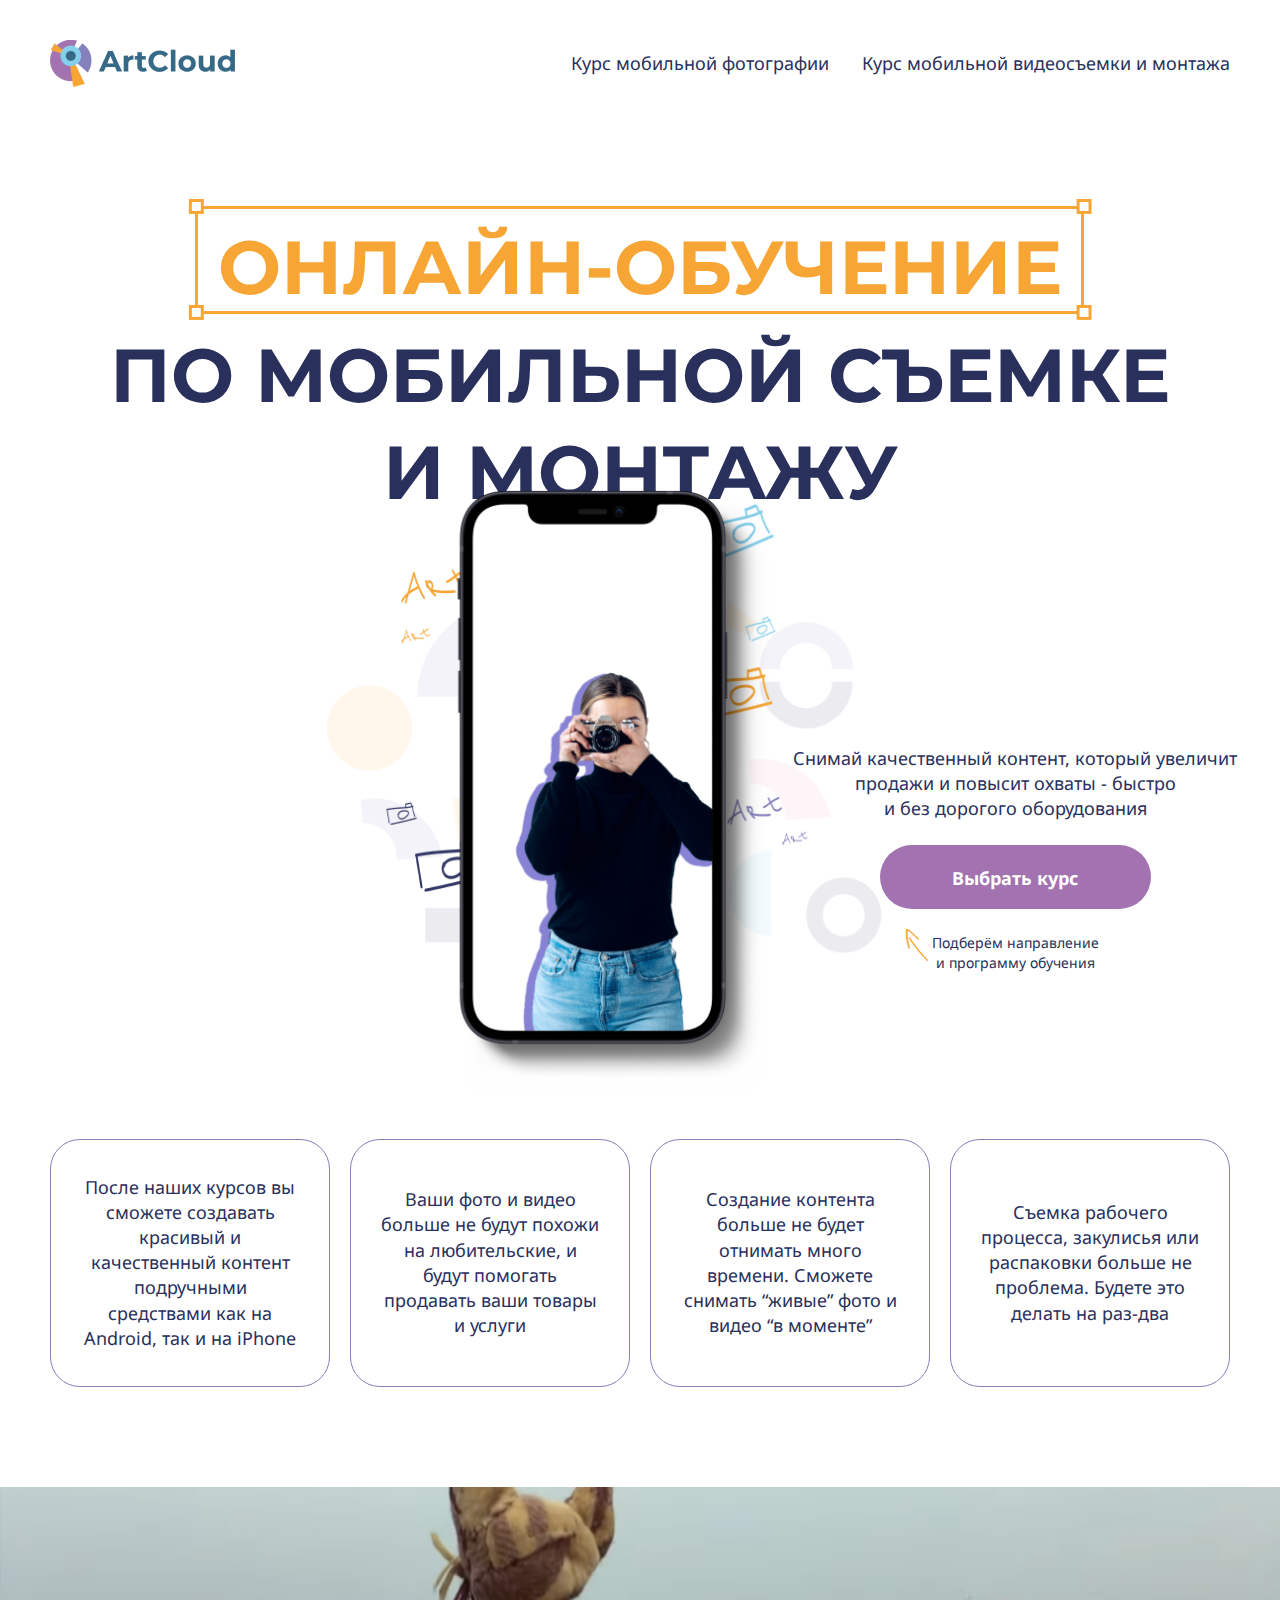
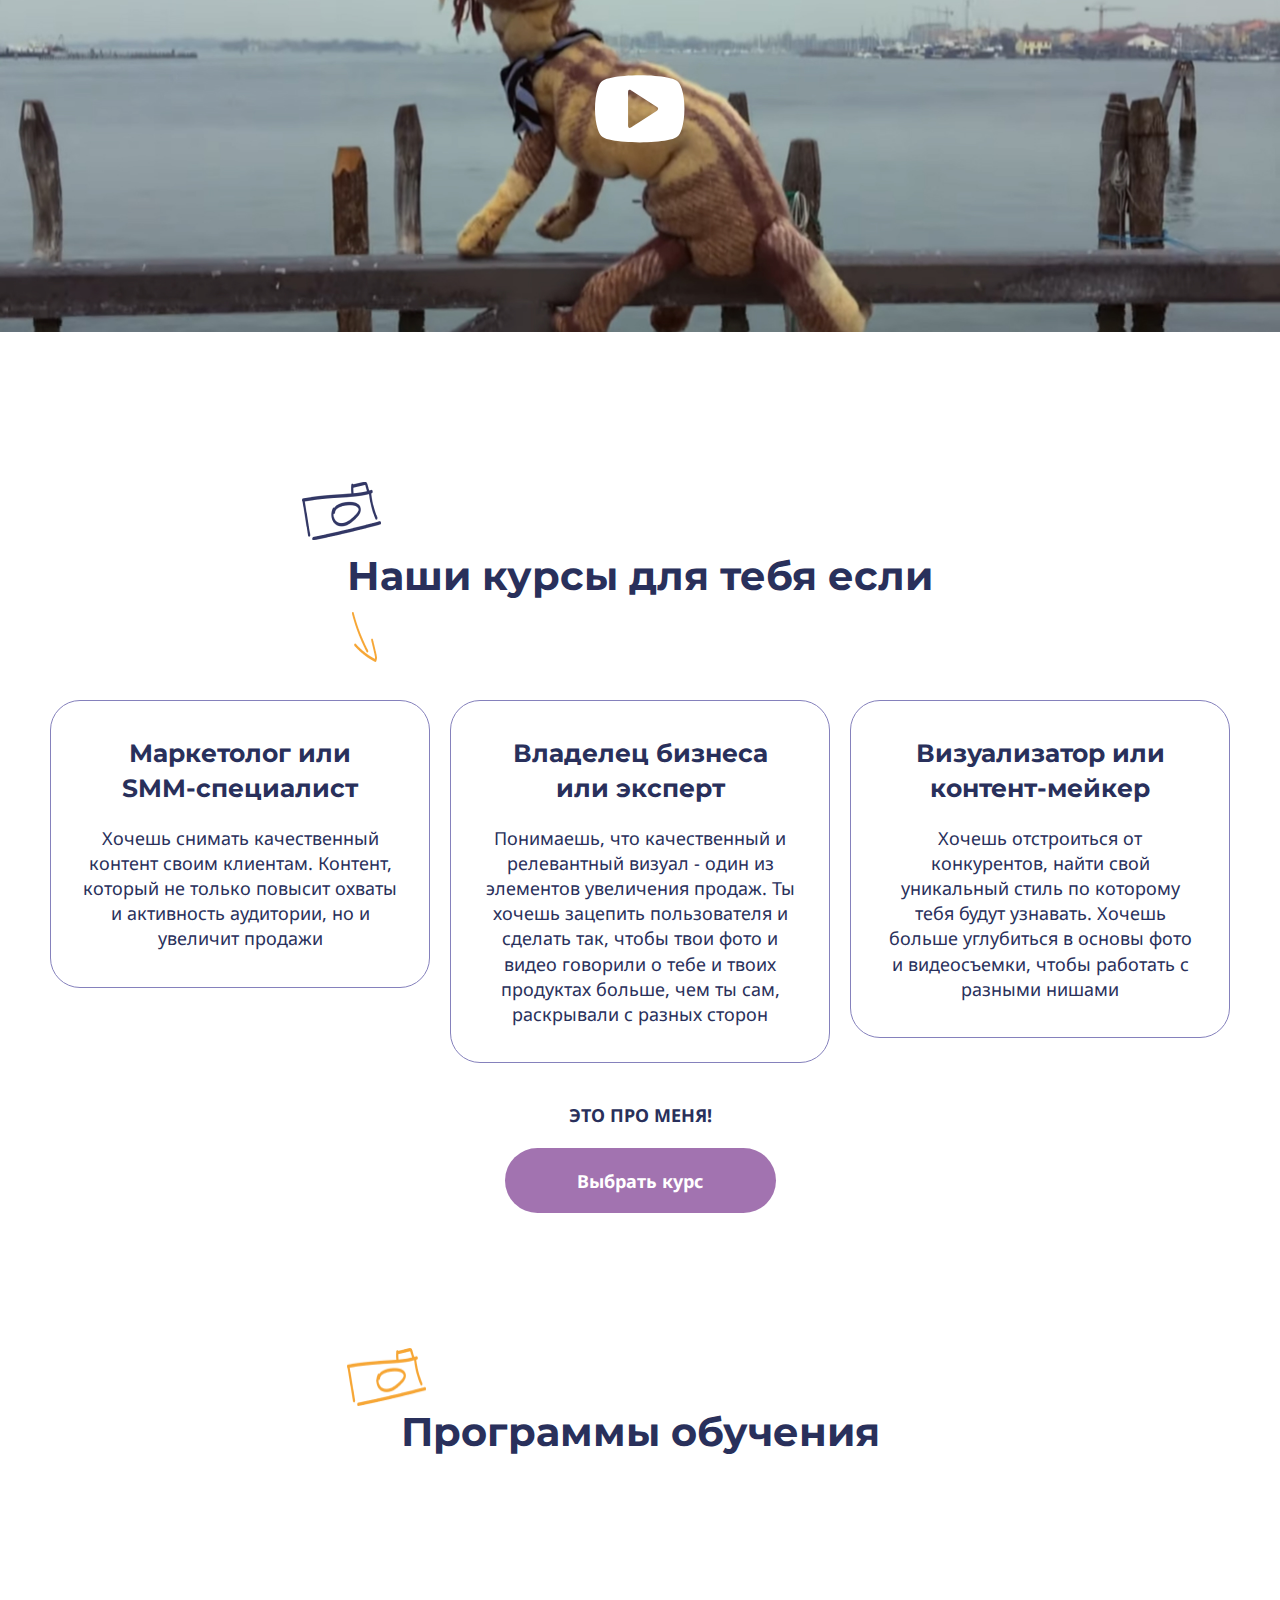
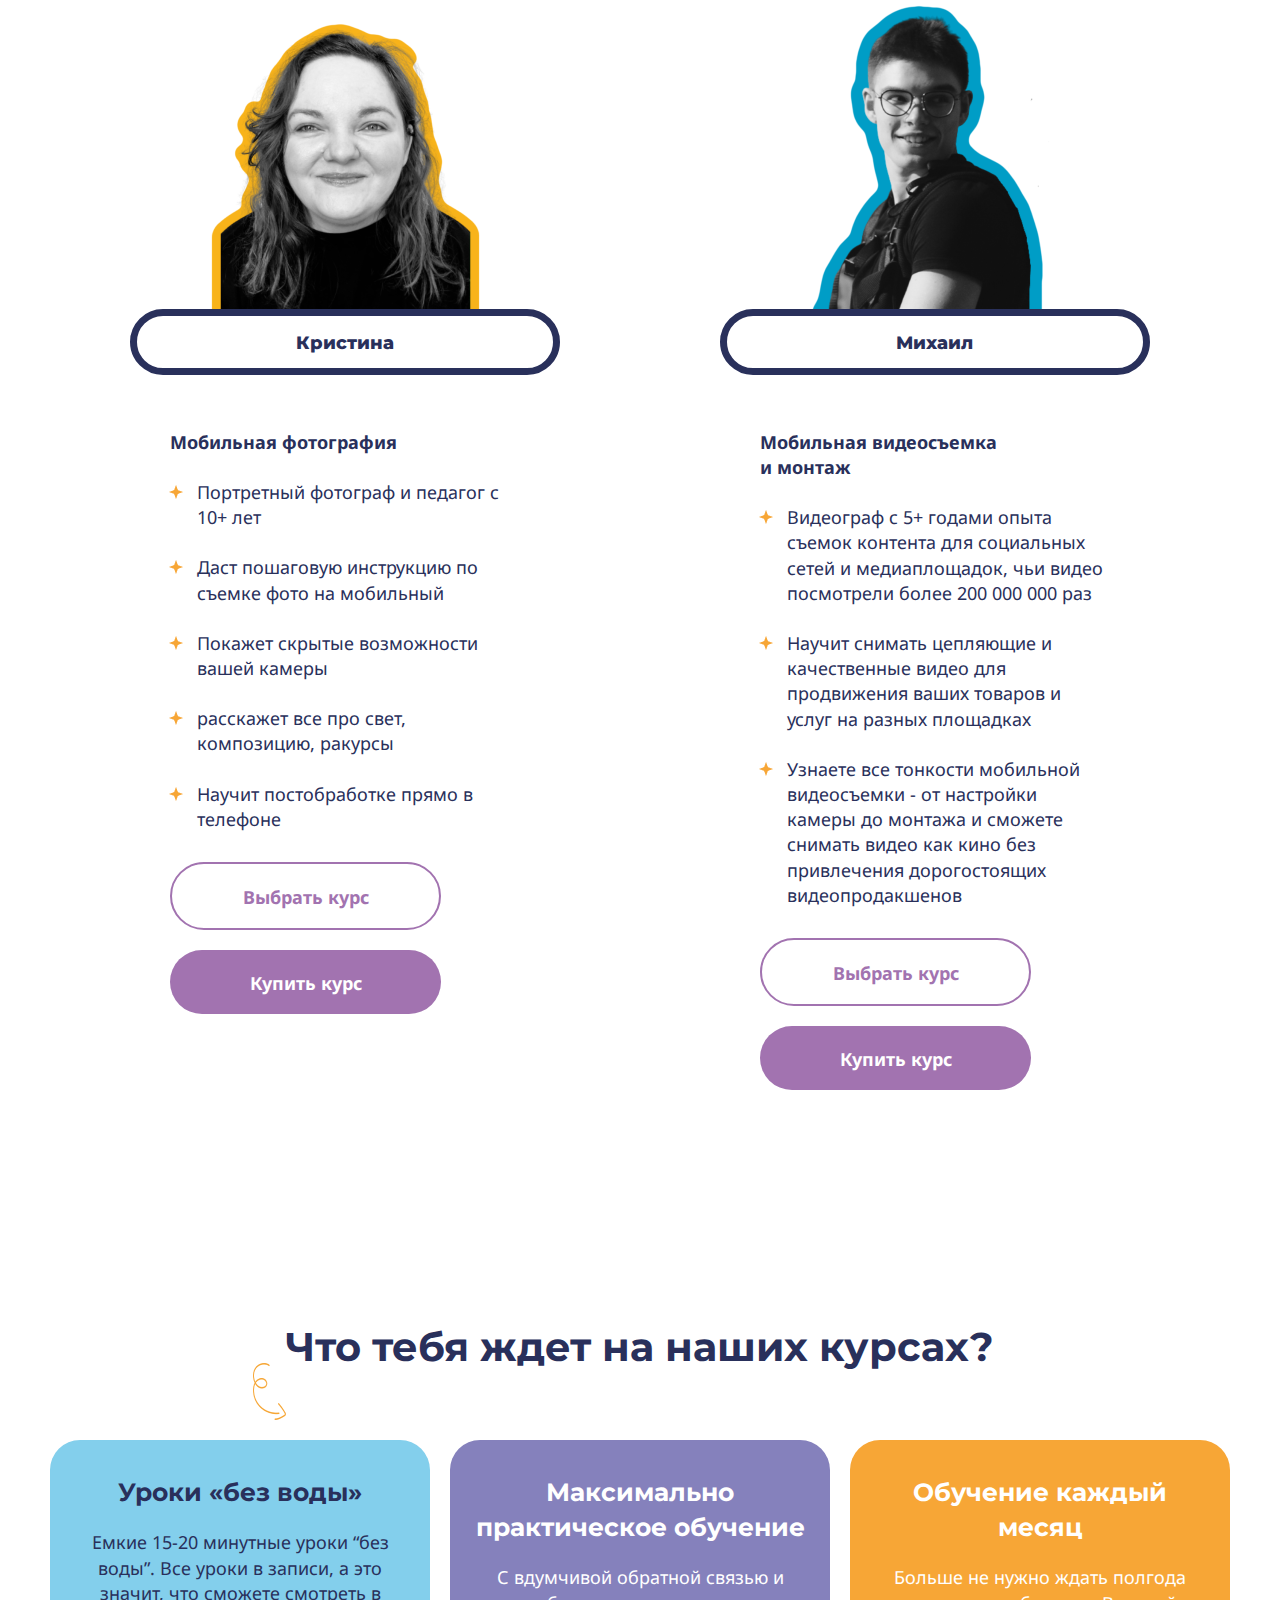
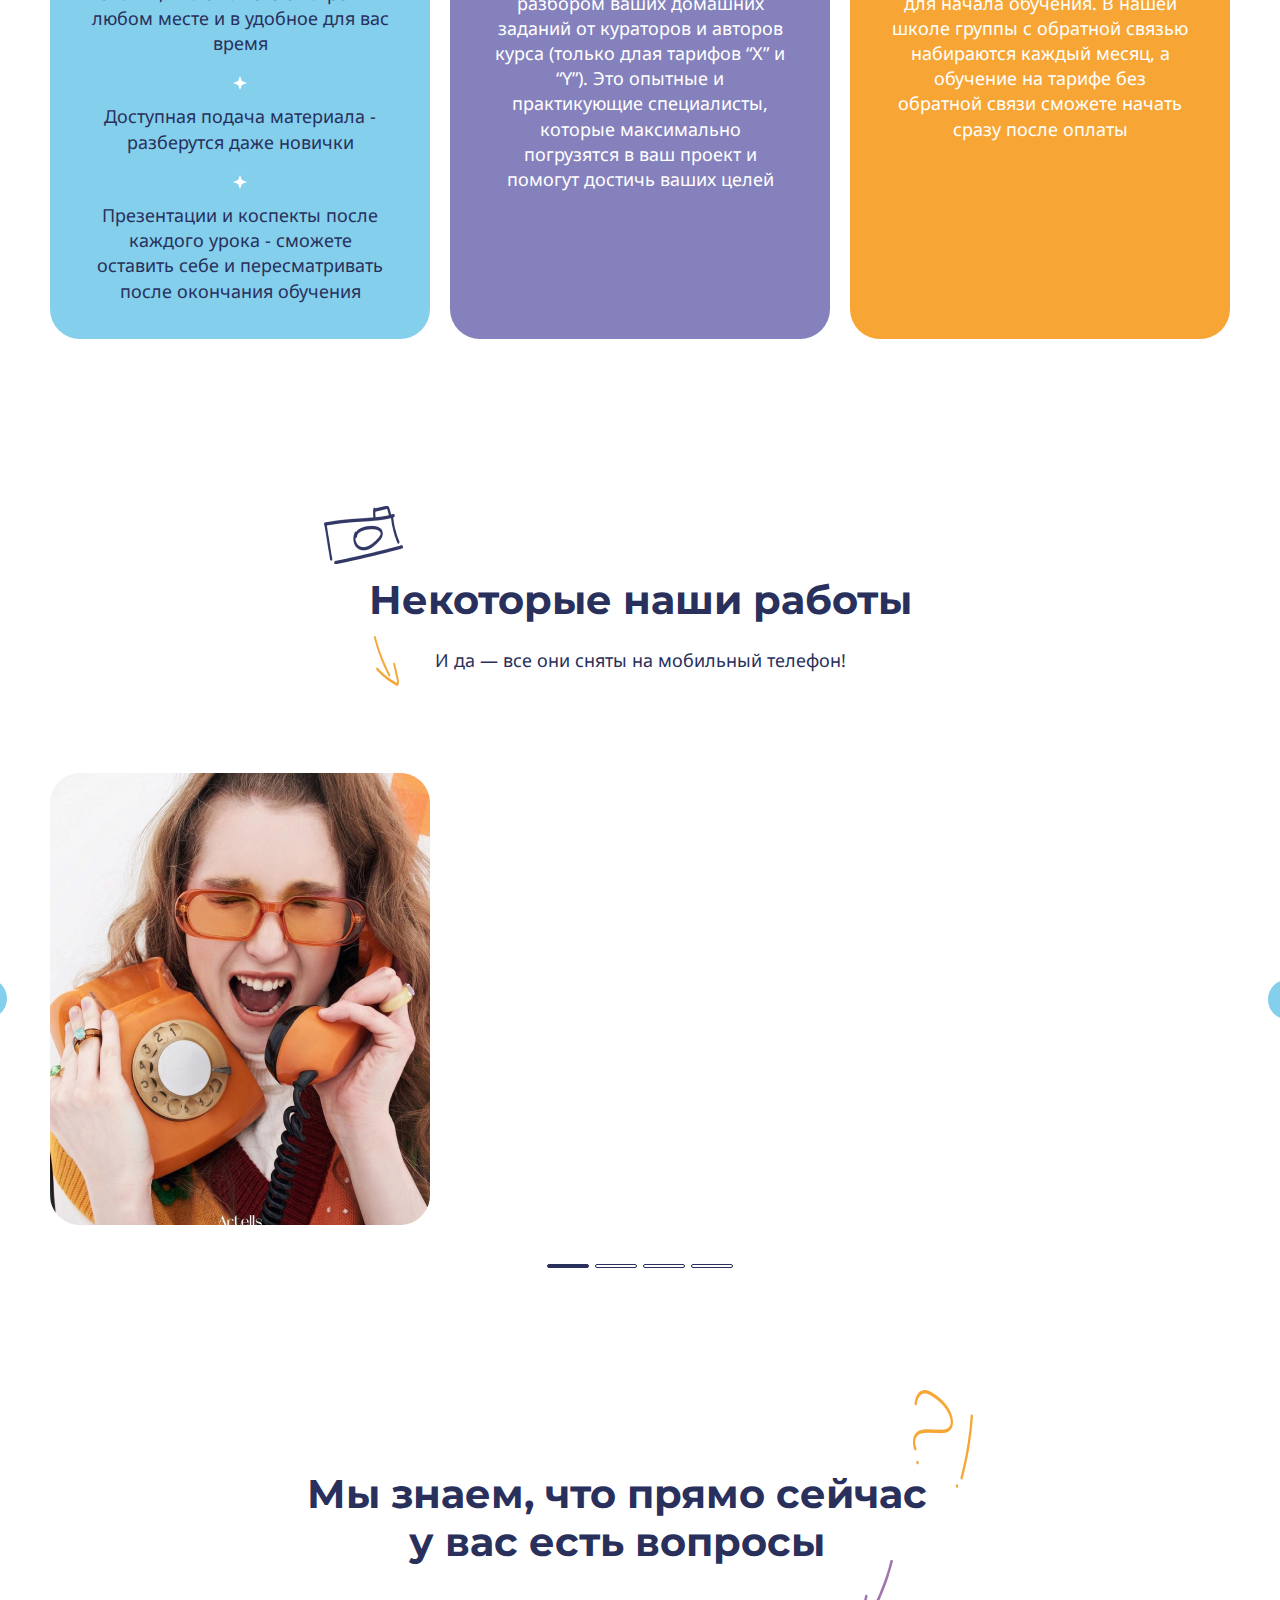
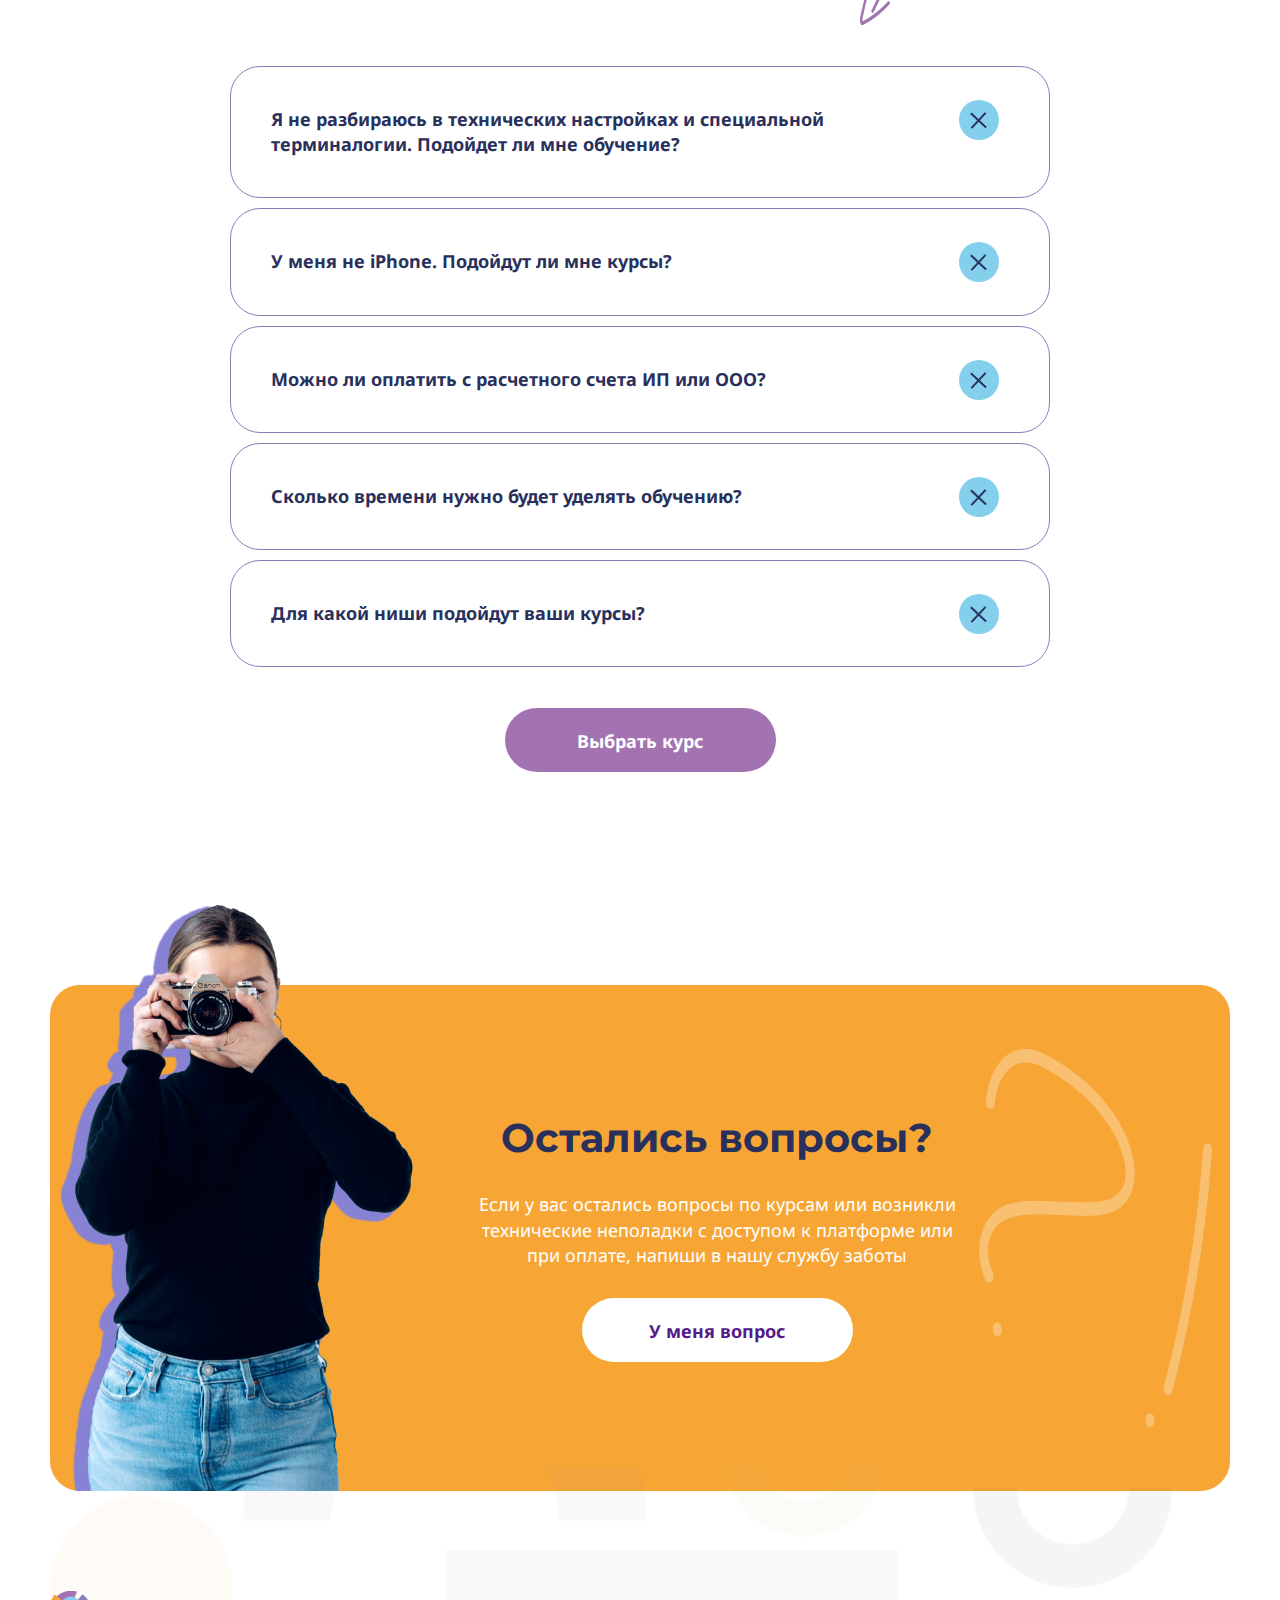
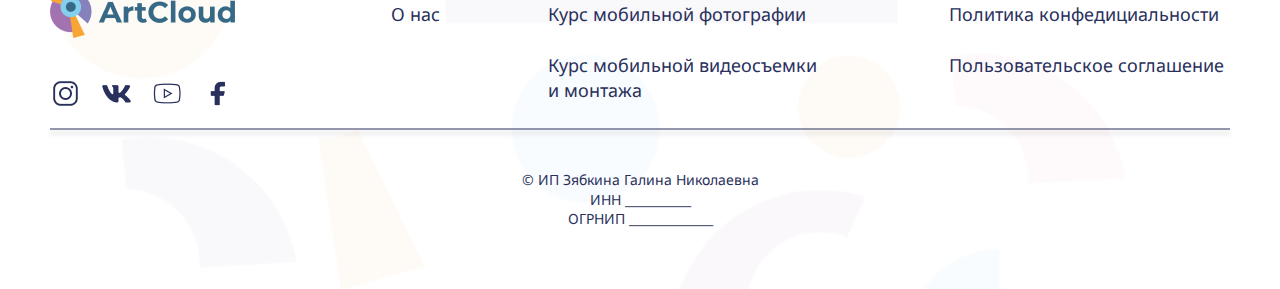
==== index.html @ 71b62142 "desktop" ====
<!DOCTYPE html>
<html lang="en">


	<head>
		<meta charset="UTF-8">
		<meta name="viewport" content="width=device-width, initial-scale=1.0">
		<title>Document</title>
		<link rel="stylesheet" href="css/style.min.css">
	</head>


	<body>
		<header class="header">
			<div class="container">
				<nav class="header__nav">
					<a class="header__home" href="index.html">
						<img class="header__logo logo" src="images/logo.png"></img>
					</a>
					<div class="header__links">
						<a class="header__link text" href="mobile_photo.html"> Курс мобильной фотографии </a>
						<a class="header__link text" href="mobile_video.html"> Курс мобильной видеосъемки и монтажа </a>
					</div>
				</nav>
			</div>
		</header>

		<div class="offer">
			<div class="container">
				<h1 class="offer__title title">
					<p class="offer__title_highlighting"> ОНЛАЙН-ОБУЧЕНИЕ </p>
					ПО МОБИЛЬНОЙ СЪЕМКЕ И МОНТАЖУ
				</h1>
				<div class="offer__description">
					<img class="offer__mockup" src="images/mockup.png"></img>
					<div class="offer__call">
						<p class="offer__text text"> Снимай качественный контент, который увеличит <br> продажи и повысит охваты - быстро <br> и без дорогого оборудования </p>
						<a class="offer__btn btn btn_main" href="#"> Выбрать курс </a>
						<p class="offer__sub"> Подберём направление и программу обучения </p>
					</div>
				</div>
				<div class="offer__promises text-block">
					<div class="offer__promise text text-box">
						После наших курсов вы сможете создавать красивый и качественный контент подручными средствами как на Android, так и на iPhone
					</div>
					<div class="offer__promise text text-box">
						Ваши фото и видео больше не будут похожи на любительские, и будут помогать продавать ваши товары и услуги
					</div>
					<div class="offer__promise text text-box">
						Создание контента больше не будет отнимать много времени. Сможете снимать “живые” фото и видео “в моменте”
					</div>
					<div class="offer__promise text text-box">
						Съемка рабочего процесса, закулисья или распаковки больше не проблема. Будете это делать на раз-два
					</div>
				</div>
			</div>
		</div>


		<div class="video">
			<img class="video__img" src="images/video.jpg" alt="rag cat">
			<a class="video__link" data-fancybox href="https://www.youtube.com/watch?v=1WEAJ-DFkHE">
				<svg class="video__play" width="90" height="68" viewBox="0 0 90 68" fill="none" xmlns="http://www.w3.org/2000/svg">
					<path d="M86.6618 13.4105C84.224 5.72429 80.9161 4.12339 71.9959 2.41161C65.859 1.23345 54.9709 0.25 44.7156 0.25C34.4602 0.25 23.5709 1.23423 17.4352 2.41161C8.515 4.12338 5.20714 5.725 2.76929 13.4105C0.815535 19.5734 0 26.1798 0 33.8713C0 41.5627 0.814732 48.1695 2.76929 54.332C5.20714 62.0182 8.515 63.6191 17.4352 65.3309C23.5714 66.5091 34.4602 67.4925 44.7156 67.4925C54.9709 67.4925 65.8602 66.5083 71.9959 65.3309C80.9161 63.6191 84.224 62.0175 86.6618 54.332C88.6156 48.1691 89.4311 41.5627 89.4311 33.8713C89.4311 26.1798 88.6157 19.573 86.6618 13.4105V13.4105ZM61.9761 35.7159L35.9368 52.4339C34.3555 53.4489 33.0629 52.7423 33.0629 50.8638V16.878C33.0629 14.9989 34.3561 14.2929 35.9368 15.3079L61.9761 32.0259C63.5574 33.0408 63.5574 34.7009 61.9761 35.7159V35.7159Z" fill="white"/>
				</svg>
			</a>
		</div>

		
		<div class="conditions">
			<div class="container">
				<div class="orange-arrow">
					<h2 class="conditions__title blue-cam title"> 
						Наши курсы для тебя если
					</h2>
				</div>
				<div class="conditions__list text-block">
					<div class="conditions__list-item condition text-box">
						<h3 class="condition__title title"> Маркетолог или <br> SMM-специалист </h3>
						<div class="condition__text text">  Хочешь снимать качественный контент своим клиентам. Контент, который не только повысит охваты и активность аудитории, но и увеличит продажи </div>
					</div>
					<div class="conditions__list-item condition text-box">
						<h3 class="condition__title title"> Владелец бизнеса <br> или эксперт </h3>
						<div class="condition__text text"> Понимаешь, что качественный и релевантный визуал - один из элементов увеличения продаж. Ты хочешь зацепить пользователя и сделать так, чтобы твои фото и видео говорили о тебе и твоих продуктах больше, чем ты сам, раскрывали с разных сторон </div>
					</div>
					<div class="conditions__list-item condition text-box">
						<h3 class="condition__title title"> Визуализатор или контент-мейкер </h3>
						<div class="condition__text text"> Хочешь отстроиться от конкурентов, найти свой уникальный стиль по которому тебя будут узнавать. Хочешь больше углубиться в основы фото и видеосъемки, чтобы работать с разными нишами </div>
					</div>
				</div>
				<div class="conditions__sub"> Это про меня! </div>
				<a class="conditions__btn btn btn_main" href=""> Выбрать курс </a>
			</div>
		</div>


		<div class="programs">
			<div class="container">
				<h2 class="programs__title orange-cam title"> Программы обучения </h2>
				<div class="programs__authors">
					<div class="programs__author author">
						<img src="images/img_kris.png" alt="Кристина" class="author__img">
						<div class="author__name author__name-female"> Кристина </div>
						<div class="author__specs">
							<h4 class="author__specs-title title"> Мобильная фотография </h4>
							<ul class="author__specs-list">
								<li class="author__specs-item text"> Портретный фотограф и педагог с 10+ лет </li>
								<li class="author__specs-item text"> Даст пошаговую инструкцию по съемке фото на мобильный </li>
								<li class="author__specs-item text"> Покажет скрытые возможности вашей камеры </li>
								<li class="author__specs-item text"> расскажет все про свет, композицию, ракурсы </li>
								<li class="author__specs-item text"> Научит постобработке прямо в телефоне </li>
							</ul>
						</div>
						<div class="author__btn btn btn_side"> Выбрать курс</div>
						<div class="author__btn btn btn_main"> Купить курс </div>
					</div>
					<div class="programs__author author">
						<img src="images/img_mih.png" alt="Михаил" class="author__img">
						<div class="author__name author__name-male"> Михаил </div>
						<div class="author__specs">
							<h4 class="author__specs-title title"> Мобильная видеосъемка <br> и монтаж </h4>
							<ul class="author__specs-list">
								<li class="author__specs-item text"> Видеограф с 5+ годами опыта съемок контента для социальных сетей и медиаплощадок, чьи видео посмотрели более 200 000 000 раз </li>
								<li class="author__specs-item text"> Научит снимать цепляющие и качественные видео для продвижения ваших товаров и услуг на разных площадках </li>
								<li class="author__specs-item text"> Узнаете все тонкости мобильной видеосъемки - от настройки камеры до монтажа и сможете снимать видео как кино без привлечения дорогостоящих видеопродакшенов </li>
							</ul>
						</div>
						<div class="author__btn btn btn_side"> Выбрать курс </div>
						<div class="author__btn btn btn_main"> Купить курс </div>
					</div>
				</div>
			</div>
		</div>


		<div class="expectations">
			<div class="container">
				<h2 class="expectations__title orange-curve-arrow title"> Что тебя ждет на наших курсах? </h2>
				<div class="expectations__list text-block">
					<div class="expectations__list-item1 expectation text-box">
						<h3 class="expectation__title title"> Уроки «без воды» </h3>
						<div class="expectation__text text"> Емкие 15-20 минутные уроки “без воды”. Все уроки в записи, а это значит, что сможете смотреть в любом месте и в удобное для вас время </div>
						<svg class="expectation__separator separator" width="14" height="14" viewBox="0 0 14 14" fill="none" xmlns="http://www.w3.org/2000/svg">
							<path d="M7 0L8.89064 5.10936L14 7L8.89064 8.89064L7 14L5.10936 8.89064L0 7L5.10936 5.10936L7 0Z" fill="white"/>
						</svg>	
						<div class="expectation__text text"> Доступная подача материала - разберутся даже новички </div>
						<svg class="expectation__separator separator" width="14" height="14" viewBox="0 0 14 14" fill="none" xmlns="http://www.w3.org/2000/svg">
							<path d="M7 0L8.89064 5.10936L14 7L8.89064 8.89064L7 14L5.10936 8.89064L0 7L5.10936 5.10936L7 0Z" fill="white"/>
						</svg>						
						<div class="expectation__text text">  Презентации и коспекты после каждого урока - сможете оставить себе и пересматривать после окончания обучения </div>
					</div>
					<div class="expectations__list-item2 expectation text-box">
						<h3 class="expectation__title title"> Максимально практическое обучение </h3>
						<div class="expectation__text text"> С вдумчивой обратной связью и разбором ваших домашних заданий от кураторов и авторов курса (только длая тарифов “X” и “Y”). Это опытные и практикующие специалисты, которые максимально погрузятся в ваш проект и помогут достичь ваших целей </div>
					</div>
					<div class="expectations__list-item3 expectation text-box">
						<h3 class="expectation__title title"> Обучение каждый месяц </h3>
						<div class="expectation__text text"> Больше не нужно ждать полгода для начала обучения. В нашей школе группы с обратной связью набираются каждый месяц, а обучение на тарифе без обратной связи сможете начать сразу после оплаты</div>
					</div>
				</div>
			</div>
		</div>


		<div class="portfolio">
			<div class="container">
				<div class="orange-arrow">
					<h2 class="portfolio__title blue-cam title"> 
						Некоторые наши работы
					</h2>
				</div>
				<div class="portfolio__text text"> 
					<p> И да — все они сняты на мобильный телефон! </p>
				</div>
				<div class="portfolio__slider slider">
					<div class="portfolio__slide slider__item">
						<img src="images/slide1.jpg" alt="">
					</div>
					<div class="portfolio__slide  slider__item">
						<img src="images/slide2.jpg" alt="">
					</div>
					<div class="portfolio__slide  slider__item">
						<img src="images/slide3.jpg" alt="">
					</div>
					<div class="portfolio__slide slider__item">
						<img src="images/slide1.jpg" alt="">
					</div>
				</div>
			</div>
		</div>


		<div class="faq">
			<div class="container">
				<div class="orange-marks">
					<h2 class="faq__title lavander-arrow title"> 
						Мы знаем, что прямо сейчас у вас есть вопросы 
					</h2>
				</div>
				<div class="faq__questions text-block">
					<div class="faq__question-item question question text-box">
						<h4 class="question__title title"> Я не разбираюсь в технических настройках и специальной терминалогии. Подойдет ли мне обучение? </h4>
						<div class="question__text text"> Lorem, ipsum dolor sit amet consectetur adipisicing elit. Possimus repudiandae magni accusamus porro modi asperiores veniam consectetur eum nisi labore maiores natus, tenetur, accusantium eius doloremque blanditiis minus, laborum culpa.
						Porro saepe eaque obcaecati aperiam nemo distinctio voluptates quam, ducimus sunt temporibus modi ipsum alias repellendus. Dolorum iste eum sint error rem asperiores perspiciatis alias, ea, labore illo atque obcaecati.
						Placeat quia soluta beatae nobis quod deserunt voluptas consequuntur laborum veritatis corrupti accusantium natus laboriosam reiciendis officia doloribus est quasi culpa ad dolorum aliquid, sit minus nulla deleniti. Animi, in.
						Voluptates, impedit placeat! Earum non totam voluptatibus incidunt esse, ratione numquam quo magnam minus iusto quibusdam nulla quas tempora fugit quod commodi enim ducimus vero! Eius error debitis minus ullam.
						Amet provident aut maxime fuga, repudiandae, nulla suscipit eaque id voluptate itaque impedit obcaecati pariatur, veniam saepe laborum adipisci sint quos quia. Quam, ad consequatur. Distinctio cum dolores repudiandae voluptatum!
						Quia, itaque modi explicabo eum excepturi incidunt nam non id reiciendis mollitia natus pariatur voluptatum quo porro, perspiciatis laboriosam sapiente. Enim facere iste aperiam a accusantium fugit nesciunt, voluptatibus veniam!
						Dicta aliquam inventore repellat mollitia nemo, libero ut veniam vitae quam quos ad? Temporibus facere, corporis voluptas dolores dolorem vero animi facilis rem eveniet amet assumenda, quaerat iusto recusandae illo!
						Sunt quos quas animi voluptatem modi, sapiente perferendis perspiciatis laudantium ab magnam autem a? Ullam deleniti consequuntur aperiam sequi temporibus earum! Neque molestias nihil, quas ducimus porro nisi nobis amet.
						Quis necessitatibus soluta commodi in ad officia quae, veniam, nesciunt dignissimos deserunt laborum architecto quibusdam minus impedit cum obcaecati. Dolores ipsum magni ut facilis quod veritatis placeat non unde animi!
						Id hic alias enim qui, aliquid quas maiores ipsum sunt laboriosam iste nobis nostrum debitis sint, nisi quisquam quidem quod tenetur atque tempore provident necessitatibus animi eligendi voluptate. Aliquam, fugit. </div>
					</div>
					<div class="faq__question-item question text-box">
						<h4 class="question__title title"> У меня не iPhone. Подойдут ли мне курсы? </h4>
						<div class="question__text question__text text"> Lorem ipsum dolor, sit amet consectetur adipisicing elit. Atque accusantium reprehenderit porro animi! Eveniet optio id, sapiente officia soluta aliquam? Tempora quasi eum quidem repudiandae consequatur perspiciatis animi possimus repellat.
						Explicabo facilis in laudantium quibusdam soluta porro illum distinctio deserunt. Eum officiis tenetur facilis impedit. Veritatis voluptatum harum delectus laudantium debitis eos esse asperiores et architecto sapiente, eligendi illum eum.
						Pariatur maxime, velit magni, illo atque quas omnis molestiae mollitia esse est aut fugiat nesciunt. Minima deleniti voluptates minus beatae earum cumque laudantium vero quasi. Tenetur est placeat suscipit nam!
						Consectetur, libero ad modi deleniti, harum consequatur quidem nemo magnam cupiditate culpa molestiae? Placeat labore nam, dicta incidunt nisi, facilis possimus eius laudantium autem nulla ipsa qui fugiat, maxime distinctio!
						Quo atque ea repudiandae laboriosam, quasi harum sed unde voluptatibus velit neque. Assumenda qui, neque vel eligendi eius odio sit non illo corporis aut beatae saepe excepturi officia fugit maxime. </div>
					</div>
					<div class="faq__question-item question text-box">
						<h4 class="question__title title"> Можно ли оплатить с расчетного счета ИП или ООО? </h4>
						<div class="question__text question__text text"> Lorem, ipsum dolor sit amet consectetur adipisicing elit. A repellat officiis asperiores voluptatum dignissimos aspernatur eligendi magnam cum! Laboriosam provident debitis ex quasi repellat praesentium, tempore doloremque eum pariatur cumque?
						Ea quas alias numquam similique quo ullam dolor voluptatum minus asperiores, repellendus veritatis maiores iusto velit, assumenda harum provident quis modi, voluptatibus laboriosam deserunt illum. Magni eius dolorem quibusdam id?
						Architecto quia molestiae accusamus officiis molestias repellat magni maxime et eos illo, nostrum debitis perferendis aut autem eveniet minima veritatis obcaecati accusantium dignissimos sint deserunt sed? Accusantium nobis maxime delectus. </div>
					</div>
					<div class="faq__question-item question text-box">
						<h4 class="question__title title"> Сколько времени нужно будет уделять обучению? </h4>
						<div class="question__text question__text text"> Lorem ipsum dolor sit amet consectetur adipisicing elit. In, sit, voluptatum expedita nesciunt atque accusamus vitae tenetur laudantium, iure inventore explicabo maxime perspiciatis dignissimos quae beatae ab? Non, consectetur fugiat.
						Iure mollitia quibusdam, ad labore adipisci maxime voluptates sed voluptas excepturi perferendis accusantium officia quo atque placeat doloremque quia dolore perspiciatis, modi corrupti sapiente! Animi natus omnis minus assumenda quam? </div>
					</div>
					<div class="faq__question-item question text-box">
						<h4 class="question__title title"> Для какой ниши подойдут ваши курсы? </h4>
						<div class="question__text question__text text"> Lorem ipsum dolor sit amet consectetur adipisicing elit. Illo at ducimus vero ex ab sunt nulla aspernatur, iste adipisci non neque doloribus molestias minima, quo sint! Dolorum accusantium ipsa dolore? </div>
					</div>
				</div>
				<div class="faq__button btn btn_main"> Выбрать курс </div>
			</div>
		</div>


		<div class="conclusion"></div>
			<div class="container">
				<div class="conclusion__block">
					<img src="images/girl_with_a_camera.png" alt="" class="conclusion__img">
					<div class="conclusion__questions">
						<h2 class="conclusion__title title"> Остались вопросы? </h2>
						<p class="conclusion__text text">
							Если у вас остались вопросы по курсам или возникли технические неполадки с доступом к платформе или при оплате, напиши в нашу службу заботы
						</p>
						<a href="" class="conclusion__btn btn"> У меня вопрос </a>
					</div>
					<img  class="conclusion__marks" src="images/white_marks.png" alt="">
				</div>
			</div>
		</div>


		<div class="container">
			<footer class="footer">
				<div class="footer__links">
					<div class="footer__contacts">
						<a class="footer__home" href="index.html">
							<img class="footer__logo logo" src="images/logo.png"></img>
						</a>
						<div class="footer__social">
							<img class="footer__social-img" src="images/icon_inst.png" alt="">
							<img class="footer__social-img" src="images/icon_vk.png" alt="">
							<img class="footer__social-img" src="images/icon_yt.png" alt="">
							<img class="footer__social-img" src="images/icon_fb.png" alt="">
						</div>
					</div>
					<div class="footer__about text"> О нас </div>
					<ul class="footer__courses">
						<a class="footer__course text" href="mobile_photo.html"> Курс мобильной фотографии </a>
						<a class="footer__course text" href="mobile_video.html"> Курс мобильной видеосъемки и монтажа </a>
					</ul>
					<ul class="footer__policy">
						<li class="footer__policy-item text"> Политика конфедициальности </li>
						<li class="footer__policy-item text"> Пользовательское соглашение </li>
					</ul>
				</div>
				<div class="footer__separator"></div>
				<ul class="footer__business">
					<li class="footer__business-item"> © ИП Зябкина Галина Николаевна </li>
					<li class="footer__business-item"> ИНН ___________ </li>
					<li class="footer__business-item"> ОГРНИП ______________ </li>
				</ul>
			</footer>
		</div>


		<script src="js/main.min.js"></script>
	</body>
</html>
---- css/style.min.css ----
@import"https://fonts.googleapis.com/css2?family=Montserrat:wght@700;800&family=Inter:wght@700&family=Noto+Sans:wght@400;700&display=swap";html{-webkit-box-sizing:border-box;box-sizing:border-box}*,*::after,*::before{-webkit-box-sizing:inherit;box-sizing:inherit}ul[class],ol[class]{padding:0}body,h1,h2,h3,h4,h5,h6,p,ul,ol,li,figure,figcaption,blockquote,dl,dd{margin:0}ul[class]{list-style:none}img{max-width:100%;display:block}input,button,textarea,select{font:inherit}a{text-decoration:none}html,body{height:100%}.wrapper{overflow:hidden}body{overflow-x:hidden}h1{font:normal 700 40px/120% "Montserrat",sans-serif;font-size:75px;line-height:130%}h2{font:normal 700 40px/120% "Montserrat",sans-serif}h3{font:normal 700 40px/120% "Montserrat",sans-serif;font-size:25px;line-height:140%}h4{font:normal 700 18px/140% "Noto Sans",sans-serif;font-size:18px}.title{color:#29305b;text-align:center}.text{font:normal 400 18px/140% "Noto Sans",sans-serif;color:#29305b}.wrapper{display:-webkit-box;display:-ms-flexbox;display:flex;-webkit-box-orient:vertical;-webkit-box-direction:normal;-ms-flex-direction:column;flex-direction:column;min-height:100%}.main{-webkit-box-flex:1;-ms-flex:1 0 auto;flex:1 0 auto}.footer{-webkit-box-flex:0;-ms-flex:0 0 auto;flex:0 0 auto}.container{max-width:1200px;margin:0 auto;padding:0 10px}.btn{width:271px;padding:21px 28px 18px 28px;display:-webkit-box;display:-ms-flexbox;display:flex;-webkit-box-pack:center;-ms-flex-pack:center;justify-content:center;text-decoration:none;border-radius:100px;font:normal 700 18px/140% "Noto Sans",sans-serif;margin:0 auto;cursor:pointer;white-space:nowrap}.btn_main{background:#a273b0;color:#fff}.btn_main:hover{background-color:#855b92;border-color:#fff}.btn_side{border:2px solid #a273b0;background:#fff;color:#a273b0}.btn_side:hover{background:#a273b0;border-color:#fff;color:#fff}.btn_side:active{background-color:#855b92;border-color:#fff}.text-block{display:-webkit-box;display:-ms-flexbox;display:flex;gap:20px;text-align:center}.text-box{border:1px solid #8581bc;border-radius:30px}.blue-cam{position:relative;display:-webkit-box;display:-ms-flexbox;display:flex;-webkit-box-pack:center;-ms-flex-pack:center;justify-content:center}.blue-cam:before{content:"";background:url(../images/blue_camera.png) 0 0/100% 100% no-repeat;position:absolute;left:-45px;top:-70px;width:79px;height:58px}.orange-cam{position:relative;margin-left:-79px;display:-webkit-box;display:-ms-flexbox;display:flex;-webkit-box-pack:center;-ms-flex-pack:center;justify-content:center;position:relative}.orange-cam:before{content:"";background:url(../images/orange_camera.png) 0 0/100% 100% no-repeat;position:relative;left:25px;top:-60px;width:79px;height:58px}.orange-arrow{position:relative;margin-left:-25px;display:-webkit-box;display:-ms-flexbox;display:flex;-webkit-box-pack:center;-ms-flex-pack:center;justify-content:center;position:relative}.orange-arrow:before{content:"";background:url(../images/orange_arrow.png) 0 0/100% 100% no-repeat;position:relative;left:30px;top:60px;width:25px;height:50px}.white-arrow{position:relative;margin-left:-25px;display:-webkit-box;display:-ms-flexbox;display:flex;-webkit-box-pack:center;-ms-flex-pack:center;justify-content:center}.white-arrow:before{content:"";background:url(../images/white_arrow.png) 0 0/100% 100% no-repeat;position:absolute;left:10px;top:200px;width:31px;height:61px}.orange-curve-arrow{position:relative;margin-left:-33px;display:-webkit-box;display:-ms-flexbox;display:flex;-webkit-box-pack:center;-ms-flex-pack:center;justify-content:center;position:relative}.orange-curve-arrow:before{content:"";background:url(../images/orange_curve_arrow.png) 0 0/100% 100% no-repeat;position:relative;left:0px;top:40px;width:33px;height:57px}.orange-marks{position:relative;margin-left:30px;display:-webkit-box;display:-ms-flexbox;display:flex;-webkit-box-pack:center;-ms-flex-pack:center;justify-content:center;position:relative}.orange-marks:after{content:"";background:url(../images/orange_marks.png) 0 0/100% 100% no-repeat;position:relative;left:-60px;top:-80px;width:60px;height:98px}.lavander-arrow{position:relative;margin-left:16px;display:-webkit-box;display:-ms-flexbox;display:flex;-webkit-box-pack:center;-ms-flex-pack:center;justify-content:center;position:relative}.lavander-arrow:after{content:"";background:url(../images/lavander_arrow.png) 0 0/100% 100% no-repeat;position:relative;left:-80px;top:90px;min-width:33px;height:65px}.little-lavander-arrow{position:relative;margin-left:16px;display:-webkit-box;display:-ms-flexbox;display:flex;-webkit-box-pack:center;-ms-flex-pack:center;justify-content:center;position:relative}.little-lavander-arrow:after{content:"";background:url(../images/lavander_arrow.png) 0 0/100% 100% no-repeat;position:relative;left:-30px;top:70px;min-width:33px;height:65px}.art-cam{position:relative;display:-webkit-box;display:-ms-flexbox;display:flex;-webkit-box-orient:vertical;-webkit-box-direction:normal;-ms-flex-direction:column;flex-direction:column;margin-left:0px;position:relative}.art-cam:before{content:"";background:url(../images/art_cam_1.png) 0 0/100% 100% no-repeat;position:absolute;left:170px;top:-40px;width:73px;height:60px}.art-cam:after{content:"";background:url(../images/art_cam_2.png) 0 0/100% 100% no-repeat;position:absolute;right:-50px;bottom:-40px;width:92px;height:53px}.shadow{position:absolute;width:702px;height:702px;background:rgba(135,130,212,.25);-webkit-filter:blur(100px);filter:blur(100px)}.shadow__pattern{width:254px;height:173px}.header{position:relative}.header__nav{display:-webkit-box;display:-ms-flexbox;display:flex;-webkit-box-pack:justify;-ms-flex-pack:justify;justify-content:space-between;padding-top:40px}.header__links{display:-webkit-box;display:-ms-flexbox;display:flex;gap:33px}.header__link{display:-webkit-box;display:-ms-flexbox;display:flex;-webkit-box-align:center;-ms-flex-align:center;align-items:center}.header__link:hover{opacity:.8}.header__home:hover{opacity:.8}.header__shadow{top:-300px;right:-300px}.header__pattern{position:absolute;top:0;right:0}.offer{margin-bottom:100px}.offer__title{padding:112px 24px 0 24px}.offer__title_highlighting{color:#f7a636;background:url(../images/title_bg_main.svg) 0 0/100% 95% no-repeat;padding:10px;padding-top:20px}.offer__description{display:-webkit-box;display:-ms-flexbox;display:flex;-webkit-box-align:end;-ms-flex-align:end;align-items:flex-end}.offer__sub{font:normal 400 14px/140% "Noto Sans",sans-serif;color:#29305b;width:170px;text-align:center;position:relative}.offer__sub:before{content:"";position:absolute;background:url(../images/orange_arrow.png) 0 0/70% no-repeat;width:25px;height:50px;left:-30px;top:-20px;-webkit-transform:scale(1, -1) rotate(60deg);-ms-transform:scale(1, -1) rotate(60deg);transform:scale(1, -1) rotate(60deg)}.offer__mockup{padding-left:26%;padding-bottom:45px;margin-top:-33px;margin-left:-30px;height:650px}.offer__call{display:-webkit-box;display:-ms-flexbox;display:flex;-webkit-box-orient:vertical;-webkit-box-direction:normal;-ms-flex-direction:column;flex-direction:column;-webkit-box-align:center;-ms-flex-align:center;align-items:center;gap:24px;margin-left:-120px;min-width:506px;padding-bottom:166px}.offer__text{text-align:center}.offer__promises{display:-webkit-box;display:-ms-flexbox;display:flex;gap:20px}.offer__promise{display:-webkit-box;display:-ms-flexbox;display:flex;-webkit-box-align:center;-ms-flex-align:center;align-items:center;padding:35px 30px;width:280px}.video{margin-bottom:220px;position:relative;display:-webkit-box;display:-ms-flexbox;display:flex;-webkit-box-pack:center;-ms-flex-pack:center;justify-content:center}.video__play{position:absolute;top:50%;left:50%;-webkit-transform:translate(-50%, -50%);-ms-transform:translate(-50%, -50%);transform:translate(-50%, -50%);cursor:pointer}.video__img{position:relative}.conditions__title{margin-bottom:100px}.conditions__list{-webkit-box-align:start;-ms-flex-align:start;align-items:start;margin-bottom:40px}.conditions__list-item{width:380px;padding:35px 30px}.conditions__sub{text-transform:uppercase;color:#29305b;font:normal 700 18px/140% "Noto Sans",sans-serif;text-align:center;margin-bottom:20px}.conditions__btn{margin-bottom:195px}.condition__title{margin-bottom:20px}.programs{margin-bottom:213px}.programs__title{margin-bottom:129px}.programs__authors{display:-webkit-box;display:-ms-flexbox;display:flex;-ms-flex-pack:distribute;justify-content:space-around}.programs__author{width:430px}.author__img{margin:0 auto}.author__name{font:normal 800 18px/140% "Montserrat",sans-serif;color:#29305b;border:7px solid #29305b;border-radius:100px;display:-webkit-box;display:-ms-flexbox;display:flex;-webkit-box-pack:center;-ms-flex-pack:center;justify-content:center;-webkit-box-align:center;-ms-flex-align:center;align-items:center;padding:15px 28px 12px 27px;background:#fff;margin-bottom:55px}.author__name-male{position:relative;margin-top:-53px}.author__name-female{position:relative;margin-top:-20px}.author__specs{padding:0 40px}.author__specs-title{text-align:left;margin-bottom:25px}.author__specs-list{margin-bottom:30px;margin-left:20px}.author__specs-item{margin-bottom:25px;padding-left:7px;list-style:square url(../images/star.png) outside}.author__btn{margin-bottom:20px;margin-left:40px}.expectations{margin-bottom:237px}.expectations__title{margin-bottom:60px}.expectations__list-item1{background-color:#83cfec}.expectations__list-item2{background-color:#8581bc}.expectations__list-item2 .title{color:#fff}.expectations__list-item2 .text{color:#fff}.expectations__list-item3{background-color:#f7a636}.expectations__list-item3 .title{color:#fff}.expectations__list-item3 .text{color:#fff}.expectation{width:380px;padding:35px 0;border:none}.expectation__title{padding:0 20px 20px}.expectation__text{padding:0 40px}.expectation__separator{margin:20px 0 10px}.portfolio{margin-bottom:245px;position:relative}.portfolio__title{margin-bottom:80px;display:block;position:relative}.portfolio__title:last-child{margin-bottom:64px}.portfolio__title_highlighting{display:inline;color:#f7a636}.portfolio__text{margin-bottom:100px;margin-top:-40px;text-align:center}.portfolio__slider{margin-bottom:40px}.portfolio__sub{width:840px;margin:120px auto 40px}.portfolio__shadow{top:800px;left:-300px}.faq{width:840px;margin:0 auto;margin-bottom:213px;position:relative}.faq__title{width:680px;margin-bottom:100px}.faq__questions{-webkit-box-orient:vertical;-webkit-box-direction:normal;-ms-flex-direction:column;flex-direction:column;gap:10px;margin-bottom:41px}.faq__shadow{top:-300px;right:-900px}.question{padding:40px 140px 20px 40px;position:relative}.question__title{text-align:left;margin-bottom:20px;cursor:pointer}.question__title_active:before{-webkit-transform:rotate(45deg);-ms-transform:rotate(45deg);transform:rotate(45deg)}.question__title:before{content:"";position:absolute;background:url(../images/cross.svg);width:45px;height:45px;top:30px;right:48px;cursor:pointer;-webkit-transition:-webkit-transform .3s;transition:-webkit-transform .3s;-o-transition:transform .3s;transition:transform .3s;transition:transform .3s, -webkit-transform .3s}.question__title:hover{opacity:.8}.question__text{text-align:left;overflow:hidden;padding-bottom:20px}.conclusion__block{background-color:#f7a636;display:-webkit-box;display:-ms-flexbox;display:flex;border-radius:30px;-webkit-box-align:center;-ms-flex-align:center;align-items:center;position:relative}.conclusion__questions{padding:123px 12px 123px 45px}.conclusion__img{margin-top:-100px;left:0;top:0;width:372px;height:606px}.conclusion__title{margin-bottom:30px}.conclusion__text{margin-bottom:30px;color:#fff;text-align:center;width:500px}.conclusion__marks{width:233px;height:378px}.conclusion__btn{background-color:#fff;border:none}.conclusion__btn:active{border:2px solid #fff;color:#fff;background-color:rgba(0,0,0,0)}.conclusion__shadow{top:-500px;left:-800px}.footer{padding-bottom:60px;padding-top:125px;margin-top:-25px;background:url(../images/footer_pattern.png);position:relative}.footer__links{display:-webkit-box;display:-ms-flexbox;display:flex}.footer__logo{margin-bottom:40px}.footer__social{display:-webkit-box;display:-ms-flexbox;display:flex;gap:20px}.footer__about{margin-top:11px;margin-left:156px}.footer__courses{margin-top:11px;margin-left:108px;display:-webkit-box;display:-ms-flexbox;display:flex;-webkit-box-orient:vertical;-webkit-box-direction:normal;-ms-flex-direction:column;flex-direction:column}.footer__course{margin-bottom:25px;width:280px;cursor:pointer}.footer__policy{margin-top:11px;margin-left:121px}.footer__policy-item{padding-bottom:25px;cursor:pointer}.footer__separator{border:1px solid #29305b;-webkit-box-shadow:0px 4px 4px rgba(0,0,0,.25);box-shadow:0px 4px 4px rgba(0,0,0,.25);margin-bottom:40px;opacity:.5}.footer__business{text-align:center;font:normal 400 14px/140% "Noto Sans",sans-serif;color:#29305b}.footer__shadow{top:-100px;right:-800px}.photo-offer{margin-top:203px;margin-bottom:400px;position:relative}.photo-offer__title{margin-bottom:33px}.photo-offer__title_highlighting{color:#fff;background:url(../images/title_bg_photo.svg) 0 0/100% 95% no-repeat;padding:22px 0;margin:0 -30px}.photo-offer__subtitle{margin-bottom:40px;text-align:center}.photo-offer__btn{margin-bottom:42px}.photo-offer__description{display:-webkit-box;display:-ms-flexbox;display:flex;-webkit-box-pack:center;-ms-flex-pack:center;justify-content:center;gap:55px}.photo-offer__description-item{display:-webkit-box;display:-ms-flexbox;display:flex;-webkit-box-align:center;-ms-flex-align:center;align-items:center;-webkit-box-orient:vertical;-webkit-box-direction:normal;-ms-flex-direction:column;flex-direction:column}.photo-offer__shadow{left:-300px;top:300px}.photo-offer__pattern{position:absolute;top:500px;left:0}.photo-conditions__title{margin-bottom:84px}.photo-conditions__list{margin-bottom:56px;-webkit-box-orient:vertical;-webkit-box-direction:normal;-ms-flex-direction:column;flex-direction:column;gap:15px;width:860px;margin:0 auto;margin-bottom:56px}.photo-conditions__list-item{display:-webkit-box;display:-ms-flexbox;display:flex;-webkit-box-align:center;-ms-flex-align:center;align-items:center}.photo-conditions__sub{margin:0 auto;margin-bottom:140px;width:860px}.photo-conditions__sub_highlighting{display:inline;color:#a273b0}.photo-condition__img{padding:55px}.photo-condition__title{text-align:left;padding:30px 60px 30px 0}.skills{background-color:#8581bc;padding-bottom:140px;margin-bottom:208px}.skills__title{margin:0 auto;padding-top:140px;margin-bottom:60px;text-align:left;width:900px;color:#fff;-webkit-box-orient:vertical;-webkit-box-direction:normal;-ms-flex-direction:column;flex-direction:column}.skills__title p{text-align:right}.skills__list{-webkit-box-pack:center;-ms-flex-pack:center;justify-content:center}.skills__list-item{width:380px;padding:35px 40px}.skill{background-color:#fff}.skill__text{margin-top:25px}.curriculum{margin-bottom:150px;position:relative}.curriculum__title{margin-bottom:90px;position:relative}.curriculum__list{-webkit-box-orient:vertical;-webkit-box-direction:normal;-ms-flex-direction:column;flex-direction:column}.curriculum__shadow{right:-400px;top:300px}.module{text-align:left;background-color:#8581bc}.module__info{margin:40px 0 25px 50px;display:-webkit-box;display:-ms-flexbox;display:flex;position:relative;cursor:pointer}.module__title{display:block;text-align:left;color:#fff;padding-bottom:15px}.module__title_active:before{-webkit-transform:rotate(45deg);-ms-transform:rotate(45deg);transform:rotate(45deg)}.module__title:before{content:"";position:absolute;background:url(../images/cross.svg);width:45px;height:45px;top:-5px;right:50px;-webkit-transition:-webkit-transform .3s;transition:-webkit-transform .3s;-o-transition:transform .3s;transition:transform .3s;transition:transform .3s, -webkit-transform .3s}.module__title:hover{opacity:.8}.module__subtitle{display:block;color:#fff;padding:5px 0 0 30px}.module__lessons{color:#fff;display:-webkit-box;display:-ms-flexbox;display:flex;margin:-15px 90px 40px 50px;gap:60px}.module__lessons-block{-ms-flex-preferred-size:50%;flex-basis:50%;display:-webkit-box;display:-ms-flexbox;display:flex;-webkit-box-orient:vertical;-webkit-box-direction:normal;-ms-flex-direction:column;flex-direction:column;gap:20px}.module__result{padding:40px 0 40px 50px}.result{background-color:#fff;border-color:#fff}.result__title{text-align:left}.result__list{display:-webkit-box;display:-ms-flexbox;display:flex;margin-left:20px;-ms-flex-wrap:wrap;flex-wrap:wrap;-webkit-column-gap:70px;-moz-column-gap:70px;column-gap:70px}.result__list-item{position:relative;list-style:square url(../images/star.png) outside;width:500px;padding-left:20px;padding-top:25px}.rate{margin-bottom:75px;position:relative}.rate__title{margin-bottom:90px}.rate__plans{-webkit-box-orient:vertical;-webkit-box-direction:normal;-ms-flex-direction:column;flex-direction:column}.rate__plans-item:nth-child(even){background-color:#a273b0}.rate__plans-item:nth-child(even) *{color:#fff}.rate__plans-item:nth-child(even) .btn_side{background-color:#a273b0;border-color:#fff}.rate__plans-item:nth-child(even) .btn_main{background-color:#f7a636;border-color:#f7a636}.rate__plans-item{padding:50px 50px 30px 50px;display:-webkit-box;display:-ms-flexbox;display:flex;-webkit-box-pack:justify;-ms-flex-pack:justify;justify-content:space-between}.rate__shadow{top:-300px;right:-700px}.plan__payment{-webkit-box-flex:0;-ms-flex:0 0 33%;flex:0 0 33%}.plan__title{text-align:left;margin-bottom:50px}.plan__price{text-align:left;margin-bottom:50px}.plan__btn{margin-bottom:15px;margin-left:0}.plan__description{margin-left:200px;text-align:left}.plan__components{margin-bottom:20px;margin-top:-20px}.plan__components li{position:relative;list-style:square url(../images/star.png) outside;padding-left:20px;padding-top:25px}.plan__skill{margin-bottom:20px;padding-left:20px}.plan__skill-title{display:inline;font-weight:700}.plan__skill-text{display:inline}.experience__block{display:-webkit-box;display:-ms-flexbox;display:flex;margin-bottom:265px;-webkit-box-align:center;-ms-flex-align:center;align-items:center;position:relative}.experience__img{width:520px;height:624px}.experience__text{padding-left:70px}.experience__subtitle{text-align:left}.experience__title{text-align:left}.experience__list{margin-left:20px;margin-top:15px}.experience__list li{position:relative;list-style:square url(../images/star.png) outside;width:470px;padding-left:20px;padding-top:25px}.experience__shadow{top:-300px;right:-700px}.path{margin-bottom:220px}.path__title{margin-bottom:110px}.path__title:after{left:-75px}.path__steps{margin:0 auto;display:-webkit-box;display:-ms-flexbox;display:flex;-webkit-box-orient:vertical;-webkit-box-direction:normal;-ms-flex-direction:column;flex-direction:column}.path__steps-item{display:-webkit-box;display:-ms-flexbox;display:flex;height:200px;color:#f7a636}.step__wrapper{margin-top:-20px}.step__title{-webkit-box-flex:0;-ms-flex:0 1 50%;flex:0 1 50%;font-family:"Montserrat";font-style:normal;font-weight:700;font-size:25px;line-height:140%}.step__title:nth-of-type(odd),.step__number:nth-of-type(odd){border-right:3px solid #f7a636;padding-right:90px;position:relative}.step__number:nth-of-type(odd){text-align:right}.step__title:nth-of-type(odd):after,.step__number:nth-of-type(odd):after{content:"";position:absolute;background:#f7a636;width:13px;height:13px;top:-2px;right:-9px;border-radius:10px}.step__number:nth-of-type(even),.step__title:nth-of-type(even){padding-left:90px}.step__number{font:normal 700 60px/130% "Inter",sans-serif;-webkit-box-flex:0;-ms-flex:0 1 50%;flex:0 1 50%}.step:last-of-type>.step__title{border-right:none}.step:last-of-type>.step__title:after{right:-6px}.portfolio-photo{margin-bottom:245px;position:relative}.portfolio-photo__title{margin-bottom:80px;display:block;position:relative}.portfolio-photo__title:last-child{margin-bottom:64px}.portfolio-photo__title_highlighting{display:inline;color:#f7a636}.portfolio-photo__text{margin-bottom:100px;text-align:center}.portfolio-photo__slider{margin-bottom:40px}.portfolio-photo__sub{width:840px;margin:120px auto 40px}.portfolio-photo__shadow{top:800px;left:-300px}.carousel{position:relative;-webkit-box-sizing:border-box;box-sizing:border-box}.carousel *,.carousel *:before,.carousel *:after{-webkit-box-sizing:inherit;box-sizing:inherit}.carousel.is-draggable{cursor:move;cursor:-webkit-grab;cursor:grab}.carousel.is-dragging{cursor:move;cursor:-webkit-grabbing;cursor:grabbing}.carousel__viewport{position:relative;overflow:hidden;max-width:100%;max-height:100%}.carousel__track{display:-webkit-box;display:-ms-flexbox;display:flex}.carousel__slide{-webkit-box-flex:0;-ms-flex:0 0 auto;flex:0 0 auto;width:var(--carousel-slide-width, 60%);max-width:100%;padding:1rem;position:relative;overflow-x:hidden;overflow-y:auto;-ms-scroll-chaining:none;overscroll-behavior:contain}.has-dots{margin-bottom:calc(0.5rem + 22px)}.carousel__dots{margin:0 auto;padding:0;position:absolute;top:calc(100% + 0.5rem);left:0;right:0;display:-webkit-box;display:-ms-flexbox;display:flex;-webkit-box-pack:center;-ms-flex-pack:center;justify-content:center;list-style:none;-webkit-user-select:none;-moz-user-select:none;-ms-user-select:none;user-select:none}.carousel__dots .carousel__dot{margin:0;padding:0;display:block;position:relative;width:22px;height:22px;cursor:pointer}.carousel__dots .carousel__dot:after{content:"";width:8px;height:8px;border-radius:50%;position:absolute;top:50%;left:50%;-webkit-transform:translate(-50%, -50%);-ms-transform:translate(-50%, -50%);transform:translate(-50%, -50%);background-color:currentColor;opacity:.25;-webkit-transition:opacity .15s ease-in-out;-o-transition:opacity .15s ease-in-out;transition:opacity .15s ease-in-out}.carousel__dots .carousel__dot.is-selected:after{opacity:1}.carousel__button{width:var(--carousel-button-width, 48px);height:var(--carousel-button-height, 48px);padding:0;border:0;display:-webkit-box;display:-ms-flexbox;display:flex;-webkit-box-pack:center;-ms-flex-pack:center;justify-content:center;-webkit-box-align:center;-ms-flex-align:center;align-items:center;pointer-events:all;cursor:pointer;color:var(--carousel-button-color, currentColor);background:var(--carousel-button-bg, transparent);border-radius:var(--carousel-button-border-radius, 50%);-webkit-box-shadow:var(--carousel-button-shadow, none);box-shadow:var(--carousel-button-shadow, none);-webkit-transition:opacity .15s ease;-o-transition:opacity .15s ease;transition:opacity .15s ease}.carousel__button.is-prev,.carousel__button.is-next{position:absolute;top:50%;-webkit-transform:translateY(-50%);-ms-transform:translateY(-50%);transform:translateY(-50%)}.carousel__button.is-prev{left:10px}.carousel__button.is-next{right:10px}.carousel__button[disabled]{cursor:default;opacity:.3}.carousel__button svg{width:var(--carousel-button-svg-width, 50%);height:var(--carousel-button-svg-height, 50%);fill:none;stroke:currentColor;stroke-width:var(--carousel-button-svg-stroke-width, 1.5);stroke-linejoin:bevel;stroke-linecap:round;-webkit-filter:var(--carousel-button-svg-filter, none);filter:var(--carousel-button-svg-filter, none);pointer-events:none}html.with-fancybox{scroll-behavior:auto}body.compensate-for-scrollbar{overflow:hidden !important;-ms-touch-action:none;touch-action:none}.fancybox__container{position:fixed;top:0;left:0;bottom:0;right:0;direction:ltr;margin:0;padding:env(safe-area-inset-top, 0px) env(safe-area-inset-right, 0px) env(safe-area-inset-bottom, 0px) env(safe-area-inset-left, 0px);-webkit-box-sizing:border-box;box-sizing:border-box;display:-webkit-box;display:-ms-flexbox;display:flex;-webkit-box-orient:vertical;-webkit-box-direction:normal;-ms-flex-direction:column;flex-direction:column;color:var(--fancybox-color, #fff);-webkit-tap-highlight-color:rgba(0,0,0,0);overflow:hidden;z-index:1050;outline:none;-webkit-transform-origin:top left;-ms-transform-origin:top left;transform-origin:top left;--carousel-button-width: 48px;--carousel-button-height: 48px;--carousel-button-svg-width: 24px;--carousel-button-svg-height: 24px;--carousel-button-svg-stroke-width: 2.5;--carousel-button-svg-filter: drop-shadow(1px 1px 1px rgba(0, 0, 0, 0.4))}.fancybox__container *,.fancybox__container *::before,.fancybox__container *::after{-webkit-box-sizing:inherit;box-sizing:inherit}.fancybox__container :focus{outline:none}body:not(.is-using-mouse) .fancybox__container :focus{-webkit-box-shadow:0 0 0 1px #fff,0 0 0 2px var(--fancybox-accent-color, rgba(1, 210, 232, 0.94));box-shadow:0 0 0 1px #fff,0 0 0 2px var(--fancybox-accent-color, rgba(1, 210, 232, 0.94))}@media all and (min-width: 1024px){.fancybox__container{--carousel-button-width:48px;--carousel-button-height:48px;--carousel-button-svg-width:27px;--carousel-button-svg-height:27px}}.fancybox__backdrop{position:absolute;top:0;right:0;bottom:0;left:0;z-index:-1;background:var(--fancybox-bg, rgba(24, 24, 27, 0.92))}.fancybox__carousel{position:relative;-webkit-box-flex:1;-ms-flex:1 1 auto;flex:1 1 auto;min-height:0;height:100%;z-index:10}.fancybox__carousel.has-dots{margin-bottom:calc(0.5rem + 22px)}.fancybox__viewport{position:relative;width:100%;height:100%;overflow:visible;cursor:default}.fancybox__track{display:-webkit-box;display:-ms-flexbox;display:flex;height:100%}.fancybox__slide{-webkit-box-flex:0;-ms-flex:0 0 auto;flex:0 0 auto;width:100%;max-width:100%;margin:0;padding:48px 8px 8px 8px;position:relative;-ms-scroll-chaining:none;overscroll-behavior:contain;display:-webkit-box;display:-ms-flexbox;display:flex;-webkit-box-orient:vertical;-webkit-box-direction:normal;-ms-flex-direction:column;flex-direction:column;outline:0;overflow:auto;--carousel-button-width: 36px;--carousel-button-height: 36px;--carousel-button-svg-width: 22px;--carousel-button-svg-height: 22px}.fancybox__slide::before,.fancybox__slide::after{content:"";-webkit-box-flex:0;-ms-flex:0 0 0px;flex:0 0 0;margin:auto}@media all and (min-width: 1024px){.fancybox__slide{padding:64px 100px}}.fancybox__content{margin:0 env(safe-area-inset-right, 0px) 0 env(safe-area-inset-left, 0px);padding:36px;color:var(--fancybox-content-color, #374151);background:var(--fancybox-content-bg, #fff);position:relative;-ms-flex-item-align:center;-ms-grid-row-align:center;align-self:center;display:-webkit-box;display:-ms-flexbox;display:flex;-webkit-box-orient:vertical;-webkit-box-direction:normal;-ms-flex-direction:column;flex-direction:column;z-index:20}.fancybox__content :focus:not(.carousel__button.is-close){outline:thin dotted;-webkit-box-shadow:none;box-shadow:none}.fancybox__caption{-ms-flex-item-align:center;-ms-grid-row-align:center;align-self:center;max-width:100%;margin:0;padding:1rem 0 0 0;line-height:1.375;color:var(--fancybox-color, currentColor);visibility:visible;cursor:auto;-ms-flex-negative:0;flex-shrink:0;overflow-wrap:anywhere}.is-loading .fancybox__caption{visibility:hidden}.fancybox__container>.carousel__dots{top:100%;color:var(--fancybox-color, #fff)}.fancybox__nav .carousel__button{z-index:40}.fancybox__nav .carousel__button.is-next{right:8px}@media all and (min-width: 1024px){.fancybox__nav .carousel__button.is-next{right:40px}}.fancybox__nav .carousel__button.is-prev{left:8px}@media all and (min-width: 1024px){.fancybox__nav .carousel__button.is-prev{left:40px}}.carousel__button.is-close{position:absolute;top:8px;right:8px;top:calc(env(safe-area-inset-top, 0px) + 8px);right:calc(env(safe-area-inset-right, 0px) + 8px);z-index:40}@media all and (min-width: 1024px){.carousel__button.is-close{right:40px}}.fancybox__content>.carousel__button.is-close{position:absolute;top:-40px;right:0;color:var(--fancybox-color, #fff)}.fancybox__no-click,.fancybox__no-click button{pointer-events:none}.fancybox__spinner{position:absolute;top:50%;left:50%;-webkit-transform:translate(-50%, -50%);-ms-transform:translate(-50%, -50%);transform:translate(-50%, -50%);width:50px;height:50px;color:var(--fancybox-color, currentColor)}.fancybox__slide .fancybox__spinner{cursor:pointer;z-index:1053}.fancybox__spinner svg{-webkit-animation:fancybox-rotate 2s linear infinite;animation:fancybox-rotate 2s linear infinite;-webkit-transform-origin:center center;-ms-transform-origin:center center;transform-origin:center center;position:absolute;top:0;right:0;bottom:0;left:0;margin:auto;width:100%;height:100%}.fancybox__spinner svg circle{fill:none;stroke-width:2.75;stroke-miterlimit:10;stroke-dasharray:1,200;stroke-dashoffset:0;-webkit-animation:fancybox-dash 1.5s ease-in-out infinite;animation:fancybox-dash 1.5s ease-in-out infinite;stroke-linecap:round;stroke:currentColor}@-webkit-keyframes fancybox-rotate{100%{-webkit-transform:rotate(360deg);transform:rotate(360deg)}}@keyframes fancybox-rotate{100%{-webkit-transform:rotate(360deg);transform:rotate(360deg)}}@-webkit-keyframes fancybox-dash{0%{stroke-dasharray:1,200;stroke-dashoffset:0}50%{stroke-dasharray:89,200;stroke-dashoffset:-35px}100%{stroke-dasharray:89,200;stroke-dashoffset:-124px}}@keyframes fancybox-dash{0%{stroke-dasharray:1,200;stroke-dashoffset:0}50%{stroke-dasharray:89,200;stroke-dashoffset:-35px}100%{stroke-dasharray:89,200;stroke-dashoffset:-124px}}.fancybox__backdrop,.fancybox__caption,.fancybox__nav,.carousel__dots,.carousel__button.is-close{opacity:var(--fancybox-opacity, 1)}.fancybox__container.is-animated[aria-hidden=false] .fancybox__backdrop,.fancybox__container.is-animated[aria-hidden=false] .fancybox__caption,.fancybox__container.is-animated[aria-hidden=false] .fancybox__nav,.fancybox__container.is-animated[aria-hidden=false] .carousel__dots,.fancybox__container.is-animated[aria-hidden=false] .carousel__button.is-close{-webkit-animation:.15s ease backwards fancybox-fadeIn;animation:.15s ease backwards fancybox-fadeIn}.fancybox__container.is-animated.is-closing .fancybox__backdrop,.fancybox__container.is-animated.is-closing .fancybox__caption,.fancybox__container.is-animated.is-closing .fancybox__nav,.fancybox__container.is-animated.is-closing .carousel__dots,.fancybox__container.is-animated.is-closing .carousel__button.is-close{-webkit-animation:.15s ease both fancybox-fadeOut;animation:.15s ease both fancybox-fadeOut}.fancybox-fadeIn{-webkit-animation:.15s ease both fancybox-fadeIn;animation:.15s ease both fancybox-fadeIn}.fancybox-fadeOut{-webkit-animation:.1s ease both fancybox-fadeOut;animation:.1s ease both fancybox-fadeOut}.fancybox-zoomInUp{-webkit-animation:.2s ease both fancybox-zoomInUp;animation:.2s ease both fancybox-zoomInUp}.fancybox-zoomOutDown{-webkit-animation:.15s ease both fancybox-zoomOutDown;animation:.15s ease both fancybox-zoomOutDown}.fancybox-throwOutUp{-webkit-animation:.15s ease both fancybox-throwOutUp;animation:.15s ease both fancybox-throwOutUp}.fancybox-throwOutDown{-webkit-animation:.15s ease both fancybox-throwOutDown;animation:.15s ease both fancybox-throwOutDown}@-webkit-keyframes fancybox-fadeIn{from{opacity:0}to{opacity:1}}@keyframes fancybox-fadeIn{from{opacity:0}to{opacity:1}}@-webkit-keyframes fancybox-fadeOut{to{opacity:0}}@keyframes fancybox-fadeOut{to{opacity:0}}@-webkit-keyframes fancybox-zoomInUp{from{-webkit-transform:scale(0.97) translate3d(0, 16px, 0);transform:scale(0.97) translate3d(0, 16px, 0);opacity:0}to{-webkit-transform:scale(1) translate3d(0, 0, 0);transform:scale(1) translate3d(0, 0, 0);opacity:1}}@keyframes fancybox-zoomInUp{from{-webkit-transform:scale(0.97) translate3d(0, 16px, 0);transform:scale(0.97) translate3d(0, 16px, 0);opacity:0}to{-webkit-transform:scale(1) translate3d(0, 0, 0);transform:scale(1) translate3d(0, 0, 0);opacity:1}}@-webkit-keyframes fancybox-zoomOutDown{to{-webkit-transform:scale(0.97) translate3d(0, 16px, 0);transform:scale(0.97) translate3d(0, 16px, 0);opacity:0}}@keyframes fancybox-zoomOutDown{to{-webkit-transform:scale(0.97) translate3d(0, 16px, 0);transform:scale(0.97) translate3d(0, 16px, 0);opacity:0}}@-webkit-keyframes fancybox-throwOutUp{to{-webkit-transform:translate3d(0, -30%, 0);transform:translate3d(0, -30%, 0);opacity:0}}@keyframes fancybox-throwOutUp{to{-webkit-transform:translate3d(0, -30%, 0);transform:translate3d(0, -30%, 0);opacity:0}}@-webkit-keyframes fancybox-throwOutDown{to{-webkit-transform:translate3d(0, 30%, 0);transform:translate3d(0, 30%, 0);opacity:0}}@keyframes fancybox-throwOutDown{to{-webkit-transform:translate3d(0, 30%, 0);transform:translate3d(0, 30%, 0);opacity:0}}.fancybox__carousel .carousel__slide{scrollbar-width:thin;scrollbar-color:#ccc rgba(255,255,255,.1)}.fancybox__carousel .carousel__slide::-webkit-scrollbar{width:8px;height:8px}.fancybox__carousel .carousel__slide::-webkit-scrollbar-track{background-color:rgba(255,255,255,.1)}.fancybox__carousel .carousel__slide::-webkit-scrollbar-thumb{background-color:#ccc;border-radius:2px;-webkit-box-shadow:inset 0 0 4px rgba(0,0,0,.2);box-shadow:inset 0 0 4px rgba(0,0,0,.2)}.fancybox__carousel.is-draggable .fancybox__slide,.fancybox__carousel.is-draggable .fancybox__slide .fancybox__content{cursor:move;cursor:-webkit-grab;cursor:grab}.fancybox__carousel.is-dragging .fancybox__slide,.fancybox__carousel.is-dragging .fancybox__slide .fancybox__content{cursor:move;cursor:-webkit-grabbing;cursor:grabbing}.fancybox__carousel .fancybox__slide .fancybox__content{cursor:auto}.fancybox__carousel .fancybox__slide.can-zoom_in .fancybox__content{cursor:-webkit-zoom-in;cursor:zoom-in}.fancybox__carousel .fancybox__slide.can-zoom_out .fancybox__content{cursor:-webkit-zoom-out;cursor:zoom-out}.fancybox__carousel .fancybox__slide.is-draggable .fancybox__content{cursor:move;cursor:-webkit-grab;cursor:grab}.fancybox__carousel .fancybox__slide.is-dragging .fancybox__content{cursor:move;cursor:-webkit-grabbing;cursor:grabbing}.fancybox__image{-webkit-transform-origin:0 0;-ms-transform-origin:0 0;transform-origin:0 0;-webkit-user-select:none;-moz-user-select:none;-ms-user-select:none;user-select:none;-webkit-transition:none;-o-transition:none;transition:none}.has-image .fancybox__content{padding:0;background:rgba(0,0,0,0);min-height:1px}.is-closing .has-image .fancybox__content{overflow:visible}.has-image[data-image-fit=contain]{overflow:visible;-ms-touch-action:none;touch-action:none}.has-image[data-image-fit=contain] .fancybox__content{-webkit-box-orient:horizontal;-webkit-box-direction:normal;-ms-flex-direction:row;flex-direction:row;-ms-flex-wrap:wrap;flex-wrap:wrap}.has-image[data-image-fit=contain] .fancybox__image{max-width:100%;max-height:100%;-o-object-fit:contain;object-fit:contain}.has-image[data-image-fit=contain-w]{overflow-x:hidden;overflow-y:auto}.has-image[data-image-fit=contain-w] .fancybox__content{min-height:auto}.has-image[data-image-fit=contain-w] .fancybox__image{max-width:100%;height:auto}.has-image[data-image-fit=cover]{overflow:visible;-ms-touch-action:none;touch-action:none}.has-image[data-image-fit=cover] .fancybox__content{width:100%;height:100%}.has-image[data-image-fit=cover] .fancybox__image{width:100%;height:100%;-o-object-fit:cover;object-fit:cover}.fancybox__carousel .fancybox__slide.has-iframe .fancybox__content,.fancybox__carousel .fancybox__slide.has-map .fancybox__content,.fancybox__carousel .fancybox__slide.has-pdf .fancybox__content,.fancybox__carousel .fancybox__slide.has-video .fancybox__content,.fancybox__carousel .fancybox__slide.has-html5video .fancybox__content{max-width:100%;-ms-flex-negative:1;flex-shrink:1;min-height:1px;overflow:visible}.fancybox__carousel .fancybox__slide.has-iframe .fancybox__content,.fancybox__carousel .fancybox__slide.has-map .fancybox__content,.fancybox__carousel .fancybox__slide.has-pdf .fancybox__content{width:100%;height:80%}.fancybox__carousel .fancybox__slide.has-video .fancybox__content,.fancybox__carousel .fancybox__slide.has-html5video .fancybox__content{width:960px;height:540px;max-width:100%;max-height:100%}.fancybox__carousel .fancybox__slide.has-map .fancybox__content,.fancybox__carousel .fancybox__slide.has-pdf .fancybox__content,.fancybox__carousel .fancybox__slide.has-video .fancybox__content,.fancybox__carousel .fancybox__slide.has-html5video .fancybox__content{padding:0;background:rgba(24,24,27,.9);color:#fff}.fancybox__carousel .fancybox__slide.has-map .fancybox__content{background:#e5e3df}.fancybox__html5video,.fancybox__iframe{border:0;display:block;height:100%;width:100%;background:rgba(0,0,0,0)}.fancybox-placeholder{position:absolute;width:1px;height:1px;padding:0;margin:-1px;overflow:hidden;clip:rect(0, 0, 0, 0);white-space:nowrap;border-width:0}.fancybox__thumbs{-webkit-box-flex:0;-ms-flex:0 0 auto;flex:0 0 auto;position:relative;padding:0px 3px;opacity:var(--fancybox-opacity, 1)}.fancybox__container.is-animated[aria-hidden=false] .fancybox__thumbs{-webkit-animation:.15s ease-in backwards fancybox-fadeIn;animation:.15s ease-in backwards fancybox-fadeIn}.fancybox__container.is-animated.is-closing .fancybox__thumbs{opacity:0}.fancybox__thumbs .carousel__slide{-webkit-box-flex:0;-ms-flex:0 0 auto;flex:0 0 auto;width:var(--fancybox-thumbs-width, 96px);margin:0;padding:8px 3px;-webkit-box-sizing:content-box;box-sizing:content-box;display:-webkit-box;display:-ms-flexbox;display:flex;-webkit-box-align:center;-ms-flex-align:center;align-items:center;-webkit-box-pack:center;-ms-flex-pack:center;justify-content:center;overflow:visible;cursor:pointer}.fancybox__thumbs .carousel__slide .fancybox__thumb::after{content:"";position:absolute;top:0;left:0;right:0;bottom:0;border-width:5px;border-style:solid;border-color:var(--fancybox-accent-color, rgba(34, 213, 233, 0.96));opacity:0;-webkit-transition:opacity .15s ease;-o-transition:opacity .15s ease;transition:opacity .15s ease;border-radius:var(--fancybox-thumbs-border-radius, 4px)}.fancybox__thumbs .carousel__slide.is-nav-selected .fancybox__thumb::after{opacity:.92}.fancybox__thumbs .carousel__slide>*{pointer-events:none;-webkit-user-select:none;-moz-user-select:none;-ms-user-select:none;user-select:none}.fancybox__thumb{position:relative;width:100%;padding-top:calc(100%/(var(--fancybox-thumbs-ratio, 1.5)));background-size:cover;background-position:center center;background-color:rgba(255,255,255,.1);background-repeat:no-repeat;border-radius:var(--fancybox-thumbs-border-radius, 4px)}.fancybox__toolbar{position:absolute;top:0;right:0;left:0;z-index:20;background:-webkit-gradient(linear, left bottom, left top, from(hsla(0, 0%, 0%, 0)), color-stop(8.1%, hsla(0, 0%, 0%, 0.006)), color-stop(15.5%, hsla(0, 0%, 0%, 0.021)), color-stop(22.5%, hsla(0, 0%, 0%, 0.046)), color-stop(29%, hsla(0, 0%, 0%, 0.077)), color-stop(35.3%, hsla(0, 0%, 0%, 0.114)), color-stop(41.2%, hsla(0, 0%, 0%, 0.155)), color-stop(47.1%, hsla(0, 0%, 0%, 0.198)), color-stop(52.9%, hsla(0, 0%, 0%, 0.242)), color-stop(58.8%, hsla(0, 0%, 0%, 0.285)), color-stop(64.7%, hsla(0, 0%, 0%, 0.326)), color-stop(71%, hsla(0, 0%, 0%, 0.363)), color-stop(77.5%, hsla(0, 0%, 0%, 0.394)), color-stop(84.5%, hsla(0, 0%, 0%, 0.419)), color-stop(91.9%, hsla(0, 0%, 0%, 0.434)), to(hsla(0, 0%, 0%, 0.44)));background:-o-linear-gradient(bottom, hsla(0, 0%, 0%, 0) 0%, hsla(0, 0%, 0%, 0.006) 8.1%, hsla(0, 0%, 0%, 0.021) 15.5%, hsla(0, 0%, 0%, 0.046) 22.5%, hsla(0, 0%, 0%, 0.077) 29%, hsla(0, 0%, 0%, 0.114) 35.3%, hsla(0, 0%, 0%, 0.155) 41.2%, hsla(0, 0%, 0%, 0.198) 47.1%, hsla(0, 0%, 0%, 0.242) 52.9%, hsla(0, 0%, 0%, 0.285) 58.8%, hsla(0, 0%, 0%, 0.326) 64.7%, hsla(0, 0%, 0%, 0.363) 71%, hsla(0, 0%, 0%, 0.394) 77.5%, hsla(0, 0%, 0%, 0.419) 84.5%, hsla(0, 0%, 0%, 0.434) 91.9%, hsla(0, 0%, 0%, 0.44) 100%);background:linear-gradient(to top, hsla(0, 0%, 0%, 0) 0%, hsla(0, 0%, 0%, 0.006) 8.1%, hsla(0, 0%, 0%, 0.021) 15.5%, hsla(0, 0%, 0%, 0.046) 22.5%, hsla(0, 0%, 0%, 0.077) 29%, hsla(0, 0%, 0%, 0.114) 35.3%, hsla(0, 0%, 0%, 0.155) 41.2%, hsla(0, 0%, 0%, 0.198) 47.1%, hsla(0, 0%, 0%, 0.242) 52.9%, hsla(0, 0%, 0%, 0.285) 58.8%, hsla(0, 0%, 0%, 0.326) 64.7%, hsla(0, 0%, 0%, 0.363) 71%, hsla(0, 0%, 0%, 0.394) 77.5%, hsla(0, 0%, 0%, 0.419) 84.5%, hsla(0, 0%, 0%, 0.434) 91.9%, hsla(0, 0%, 0%, 0.44) 100%);padding:0;-ms-touch-action:none;touch-action:none;display:-webkit-box;display:-ms-flexbox;display:flex;-webkit-box-pack:justify;-ms-flex-pack:justify;justify-content:space-between;--carousel-button-svg-width: 20px;--carousel-button-svg-height: 20px;opacity:var(--fancybox-opacity, 1);text-shadow:var(--fancybox-toolbar-text-shadow, 1px 1px 1px rgba(0, 0, 0, 0.4))}@media all and (min-width: 1024px){.fancybox__toolbar{padding:8px}}.fancybox__container.is-animated[aria-hidden=false] .fancybox__toolbar{-webkit-animation:.15s ease-in backwards fancybox-fadeIn;animation:.15s ease-in backwards fancybox-fadeIn}.fancybox__container.is-animated.is-closing .fancybox__toolbar{opacity:0}.fancybox__toolbar__items{display:-webkit-box;display:-ms-flexbox;display:flex}.fancybox__toolbar__items--left{margin-right:auto}.fancybox__toolbar__items--center{position:absolute;left:50%;-webkit-transform:translateX(-50%);-ms-transform:translateX(-50%);transform:translateX(-50%)}.fancybox__toolbar__items--right{margin-left:auto}@media(max-width: 640px){.fancybox__toolbar__items--center:not(:last-child){display:none}}.fancybox__counter{min-width:72px;padding:0 10px;line-height:var(--carousel-button-height, 48px);text-align:center;font-size:17px;font-variant-numeric:tabular-nums;-webkit-font-smoothing:subpixel-antialiased}.fancybox__progress{background:var(--fancybox-accent-color, rgba(34, 213, 233, 0.96));height:3px;left:0;position:absolute;right:0;top:0;-webkit-transform:scaleX(0);-ms-transform:scaleX(0);transform:scaleX(0);-webkit-transform-origin:0;-ms-transform-origin:0;transform-origin:0;-webkit-transition-property:-webkit-transform;transition-property:-webkit-transform;-o-transition-property:transform;transition-property:transform;transition-property:transform, -webkit-transform;-webkit-transition-timing-function:linear;-o-transition-timing-function:linear;transition-timing-function:linear;z-index:30;-webkit-user-select:none;-moz-user-select:none;-ms-user-select:none;user-select:none}.fancybox__container:-webkit-full-screen::backdrop{opacity:0}.fancybox__container:-ms-fullscreen::backdrop{opacity:0}.fancybox__container:fullscreen::-webkit-backdrop{opacity:0}.fancybox__container:fullscreen::backdrop{opacity:0}.fancybox__button--fullscreen g:nth-child(2){display:none}.fancybox__container:-webkit-full-screen .fancybox__button--fullscreen g:nth-child(1){display:none}.fancybox__container:-ms-fullscreen .fancybox__button--fullscreen g:nth-child(1){display:none}.fancybox__container:fullscreen .fancybox__button--fullscreen g:nth-child(1){display:none}.fancybox__container:-webkit-full-screen .fancybox__button--fullscreen g:nth-child(2){display:block}.fancybox__container:-ms-fullscreen .fancybox__button--fullscreen g:nth-child(2){display:block}.fancybox__container:fullscreen .fancybox__button--fullscreen g:nth-child(2){display:block}.fancybox__button--slideshow g:nth-child(2){display:none}.fancybox__container.has-slideshow .fancybox__button--slideshow g:nth-child(1){display:none}.fancybox__container.has-slideshow .fancybox__button--slideshow g:nth-child(2){display:block}.slick-slider{position:relative;display:block;-webkit-box-sizing:border-box;box-sizing:border-box;-webkit-touch-callout:none;-webkit-user-select:none;-moz-user-select:none;-ms-user-select:none;user-select:none;-ms-touch-action:pan-y;touch-action:pan-y;-webkit-tap-highlight-color:rgba(0,0,0,0)}.slick-list{position:relative;overflow:hidden;display:block;margin:0;padding:0}.slick-list:focus{outline:none}.slick-list.dragging{cursor:pointer;cursor:hand}.slick-slider .slick-track,.slick-slider .slick-list{-webkit-transform:translate3d(0, 0, 0);-ms-transform:translate3d(0, 0, 0);transform:translate3d(0, 0, 0)}.slick-track{position:relative;left:0;top:0;display:block;margin-left:auto;margin-right:auto}.slick-track:before,.slick-track:after{content:"";display:table}.slick-track:after{clear:both}.slick-loading .slick-track{visibility:hidden}.slick-slide{float:left;height:100%;min-height:1px;display:none}[dir=rtl] .slick-slide{float:right}.slick-slide img{display:block}.slick-slide.slick-loading img{display:none}.slick-slide.dragging img{pointer-events:none}.slick-initialized .slick-slide{display:block}.slick-loading .slick-slide{visibility:hidden}.slick-vertical .slick-slide{display:block;height:auto;border:1px solid rgba(0,0,0,0)}.slick-arrow.slick-hidden{display:none}.slick-arrow{position:absolute;top:50%;-webkit-transform:translateY(-50%);-ms-transform:translateY(-50%);transform:translateY(-50%);border:none;background-color:none;padding:0;cursor:pointer;font-size:0}.slick-arrow::before{display:table}.slick-arrow:hover{opacity:.8}.slick-prev{position:absolute;left:-85px;background-color:rgba(0,0,0,0)}.slick-prev::before{content:"";background:url(../images/arrow_left.svg);width:45px;height:45px}.slick-next{position:absolute;right:-80px;overflow:hidden;background-color:rgba(0,0,0,0)}.slick-next::before{content:"";background:url(../images/arrow_right.svg);width:45px;height:45px}.slick-dots{list-style:none;padding:0;margin-top:0;position:absolute;bottom:-45px;left:50%;-webkit-transform:translateX(-50%);-ms-transform:translateX(-50%);transform:translateX(-50%)}.slick-dots li{display:inline-block;margin:0 3px}.slick-dots button{margin-bottom:-40px;padding:0;border:none;background-color:#fff;cursor:pointer;width:42px;height:4px;font-size:0;border:1px solid #29305b;border-radius:18px}.slick-dots button:hover{opacity:.8}.slick-active button{background-color:#29305b}@media(max-width: 1200px){h1{font:normal 700 3.33vw/120% "Montserrat",sans-serif;font-size:6.25vw}h2{font:normal 700 3.33vw/120% "Montserrat",sans-serif}h3{font:normal 700 3.33vw/120% "Montserrat",sans-serif;font-size:2.08vw}h4{font:normal 700 1.5vw/140% "Noto Sans",sans-serif;font-size:1.5vw}.text{font:normal 400 1.5vw/140% "Noto Sans",sans-serif}.container{max-width:100vw;padding:0 .83vw}.btn{width:22.58vw;padding:1.75vw 2.33vw 1.5vw 2.33vw;border-radius:8.33vw;font:normal 700 1.5vw/140% "Noto Sans",sans-serif}.btn_side{border:.17vw solid #a273b0}.text-block{gap:1.67vw}.text-box{border:.08vw solid #8581bc;border-radius:2.5vw}.blue-cam:before{left:-3.75vw;top:-5.83vw;width:6.58vw;height:4.83vw}.orange-cam{margin-left:-6.58vw}.orange-cam:before{left:2.08vw;top:-5vw;width:6.58vw;height:4.83vw}.orange-arrow{margin-left:-2.08vw}.orange-arrow:before{left:2.5vw;top:5vw;width:2.08vw;height:4.17vw}.white-arrow{margin-left:-2.08vw}.white-arrow:before{left:.83vw;top:16.67vw;width:2.58vw;height:5.08vw}.orange-curve-arrow{margin-left:-2.75vw}.orange-curve-arrow:before{left:0vw;top:3.33vw;width:2.75vw;height:4.75vw}.orange-marks{margin-left:2.5vw}.orange-marks:after{left:-5vw;top:-6.67vw;width:5vw;height:8.17vw}.lavander-arrow{margin-left:1.33vw}.lavander-arrow:after{left:-6.67vw;top:7.5vw;min-width:2.75vw;height:5.42vw}.art-cam{margin-left:0vw}.art-cam:before{left:14.17vw;top:-3.33vw;width:6.08vw;height:5vw}.art-cam:after{right:-4.17vw;bottom:-3.33vw;width:7.67vw;height:4.42vw}.shadow{width:58.5vw;height:58.5vw;-webkit-filter:blur(8.33vw);filter:blur(8.33vw)}.shadow__pattern{width:21.17vw;height:14.42vw}.header__nav{padding-top:3.33vw}.header__links{gap:2.75vw}.header__shadow{top:-25vw;right:-25vw}.offer{margin-bottom:8.33vw}.offer__title{padding:9.33vw 2vw 0 2vw}.offer__title_highlighting{padding:.83vw;padding-top:1.67vw}.offer__sub{font:normal 400 1.17vw/140% "Noto Sans",sans-serif;width:14.17vw}.offer__sub:before{width:2.08vw;height:4.17vw;left:-2.5vw;top:-1.67vw}.offer__mockup{padding-bottom:3.75vw;margin-top:-2.75vw;margin-left:-2.5vw;height:54.17vw}.offer__call{gap:2vw;margin-left:-10vw;min-width:42.17vw;padding-bottom:13.83vw}.offer__promises{gap:1.67vw}.offer__promise{padding:2.92vw 2.5vw;width:23.33vw}.video{margin-bottom:18.33vw}.conditions__title{margin-bottom:8.33vw}.conditions__list{margin-bottom:3.33vw}.conditions__list-item{width:31.67vw;padding:2.92vw 2.5vw}.conditions__sub{font:normal 700 1.5vw/140% "Noto Sans",sans-serif;margin-bottom:1.67vw}.conditions__btn{margin-bottom:16.25vw}.condition__title{margin-bottom:1.67vw}.programs{margin-bottom:17.75vw}.programs__title{margin-bottom:10.75vw}.programs__author{width:35.83vw}.author__name{font:normal 800 1.5vw/140% "Montserrat",sans-serif;border:.58vw solid #29305b;border-radius:8.33vw;padding:1.25vw 2.33vw 1vw 2.25vw;margin-bottom:4.58vw}.author__name-male{margin-top:-4.42vw}.author__name-female{margin-top:-1.67vw}.author__specs{padding:0 3.33vw}.author__specs-title{margin-bottom:2.08vw}.author__specs-list{margin-bottom:2.5vw;margin-left:1.67vw}.author__specs-item{margin-bottom:2.08vw;padding-left:.58vw}.author__btn{margin-bottom:1.67vw;margin-left:3.33vw}.expectations{margin-bottom:19.75vw}.expectations__title{margin-bottom:5vw}.expectation{width:31.67vw;padding:2.92vw 0}.expectation__title{padding:0 1.67vw 1.67vw}.expectation__text{padding:0 3.33vw}.expectation__separator{margin:1.67vw 0 .83vw}.portfolio{margin-bottom:20.42vw}.portfolio__title{margin-bottom:1.25vw}.portfolio__title:last-child{margin-bottom:5.33vw}.portfolio__text{margin-bottom:8.33vw}.portfolio__slider{margin-bottom:3.33vw}.portfolio__sub{width:70vw;margin:10vw auto 3.33vw}.portfolio__shadow{top:-8.33vw;left:-66.67vw}.faq{width:70vw;margin-bottom:17.75vw}.faq__title{width:56.67vw;margin-bottom:8.33vw}.faq__questions{gap:.83vw;margin-bottom:3.42vw}.faq__shadow{top:-25vw;right:-75vw}.question{padding:3.33vw 11.67vw 1.67vw 3.33vw}.question__title{margin-bottom:1.67vw}.question__title:before{width:3.75vw;height:3.75vw;top:2.5vw;right:4vw}.question__text{padding-bottom:1.67vw}.conclusion{border-radius:2.5vw}.conclusion__questions{padding:10.25vw 1vw 10.25vw 3.75vw}.conclusion__img{margin-top:-8.33vw;width:31vw;height:50.5vw}.conclusion__title{margin-bottom:2.5vw}.conclusion__text{margin-bottom:2.5vw;width:41.67vw}.conclusion__marks{width:19.42vw;height:31.5vw}.conclusion__btn:active{border:.17vw solid #fff}.conclusion__shadow{top:-41.67vw;left:-66.67vw}.footer{padding-bottom:5vw;padding-top:10.42vw;margin-top:-2.08vw}.footer__logo{margin-bottom:3.33vw}.footer__social{gap:1.67vw}.footer__about{margin-top:.92vw;margin-left:13vw}.footer__courses{margin-top:.92vw;margin-left:9vw}.footer__course{margin-bottom:2.08vw;width:23.33vw}.footer__policy{margin-top:.92vw;margin-left:10.08vw}.footer__policy-item{padding-bottom:2.08vw}.footer__separator{border:.08vw solid #29305b;-webkit-box-shadow:0vw .33vw .33vw rgba(0,0,0,.25);box-shadow:0vw .33vw .33vw rgba(0,0,0,.25);margin-bottom:3.33vw}.footer__business{font:normal 400 1.17vw/140% "Noto Sans",sans-serif}.footer__shadow{top:-8.33vw;right:-66.67vw}.photo-offer{margin-top:16.92vw;margin-bottom:33.33vw}.photo-offer__title{margin-bottom:2.75vw}.photo-offer__title_highlighting{padding:1.83vw 0;margin:0 -2.5vw}.photo-offer__subtitle{margin-bottom:3.33vw}.photo-offer__btn{margin-bottom:3.5vw}.photo-offer__description{gap:4.58vw}.photo-offer__shadow{left:-25vw;top:25vw}.photo-offer__pattern{top:41.67vw}.photo-conditions__title{margin-bottom:7vw}.photo-conditions__list{margin-bottom:4.67vw;gap:1.25vw;width:71.67vw;margin-bottom:4.67vw}.photo-conditions__sub{margin-bottom:11.67vw;width:71.67vw}.photo-condition__img{padding:4.58vw}.photo-condition__title{padding:2.5vw 5vw 2.5vw 0}.skills{padding-bottom:11.67vw;margin-bottom:17.33vw}.skills__title{padding-top:11.67vw;margin-bottom:5vw;width:75vw}.skills__list-item{width:31.67vw;padding:2.92vw 3.33vw}.skill__text{margin-top:2.08vw}.curriculum{margin-bottom:12.5vw}.curriculum__title{margin-bottom:7.5vw}.curriculum__shadow{left:-58.33vw;top:-41.67vw}.module__info{margin:3.33vw 0 2.08vw 4.17vw}.module__title{padding-bottom:1.25vw}.module__title:before{width:3.75vw;height:3.75vw;top:-0.42vw;right:4.17vw}.module__subtitle{padding:.42vw 0 0 2.5vw}.module__lessons{margin:-1.25vw 7.5vw 3.33vw 4.17vw;gap:5vw}.module__lessons-block{gap:1.67vw}.module__result{padding:3.33vw 0 3.33vw 4.17vw}.result__list{margin-left:1.67vw;-webkit-column-gap:5.83vw;-moz-column-gap:5.83vw;column-gap:5.83vw}.result__list-item{width:41.67vw;padding-left:1.67vw;padding-top:2.08vw}.rate{margin-bottom:6.25vw}.rate__title{margin-bottom:7.5vw}.rate__plans-item{padding:4.17vw 4.17vw 2.5vw 4.17vw}.rate__shadow{top:-25vw;right:-58.33vw}.plan__title{margin-bottom:4.17vw}.plan__price{margin-bottom:4.17vw}.plan__btn{margin-bottom:1.25vw}.plan__description{margin-left:16.67vw}.plan__components{margin-bottom:1.67vw;margin-top:-1.67vw}.plan__components li{padding-left:1.67vw;padding-top:2.08vw}.plan__skill{margin-bottom:1.67vw;padding-left:1.67vw}.experience{margin-bottom:22.08vw}.experience__text{padding-left:5.83vw}.experience__list{margin-left:1.67vw;margin-top:1.25vw}.experience__list li{width:39.17vw;padding-left:1.67vw;padding-top:2.08vw}.experience__shadow{top:-25vw;right:-58.33vw}}
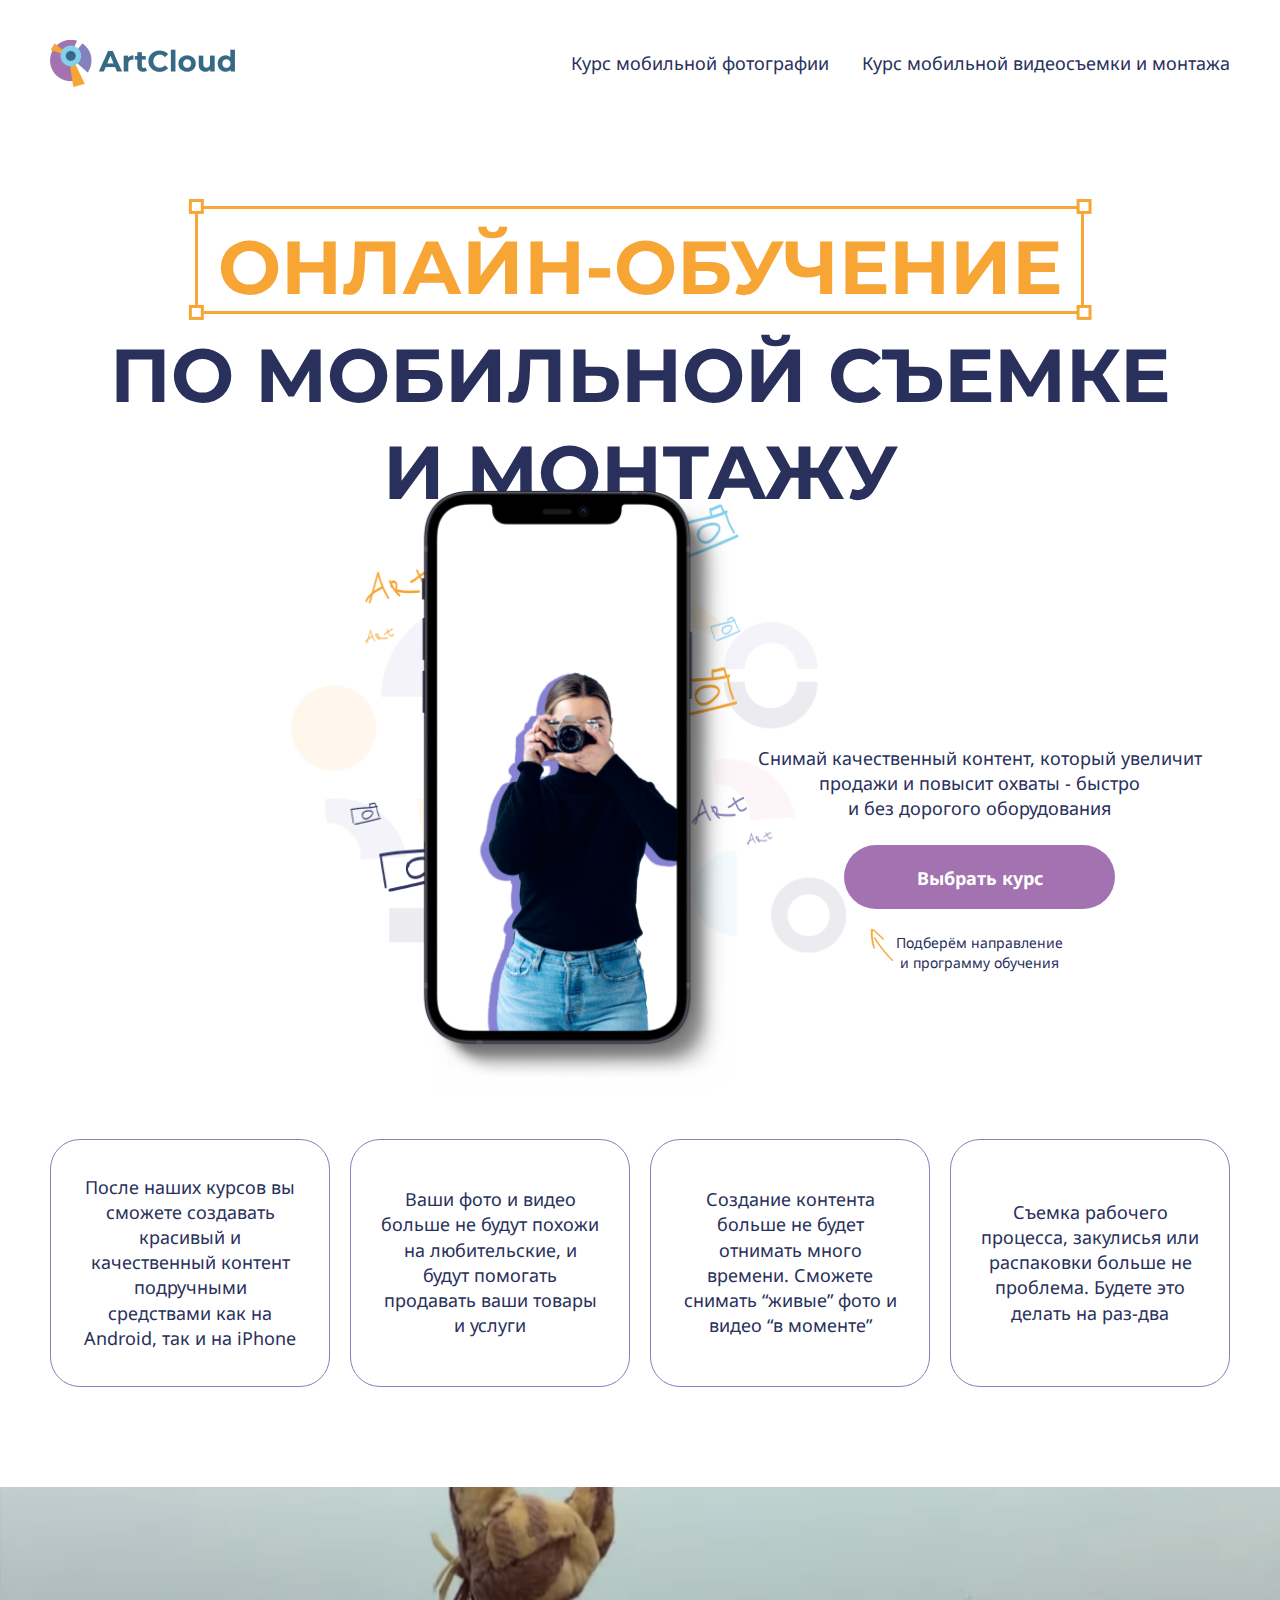
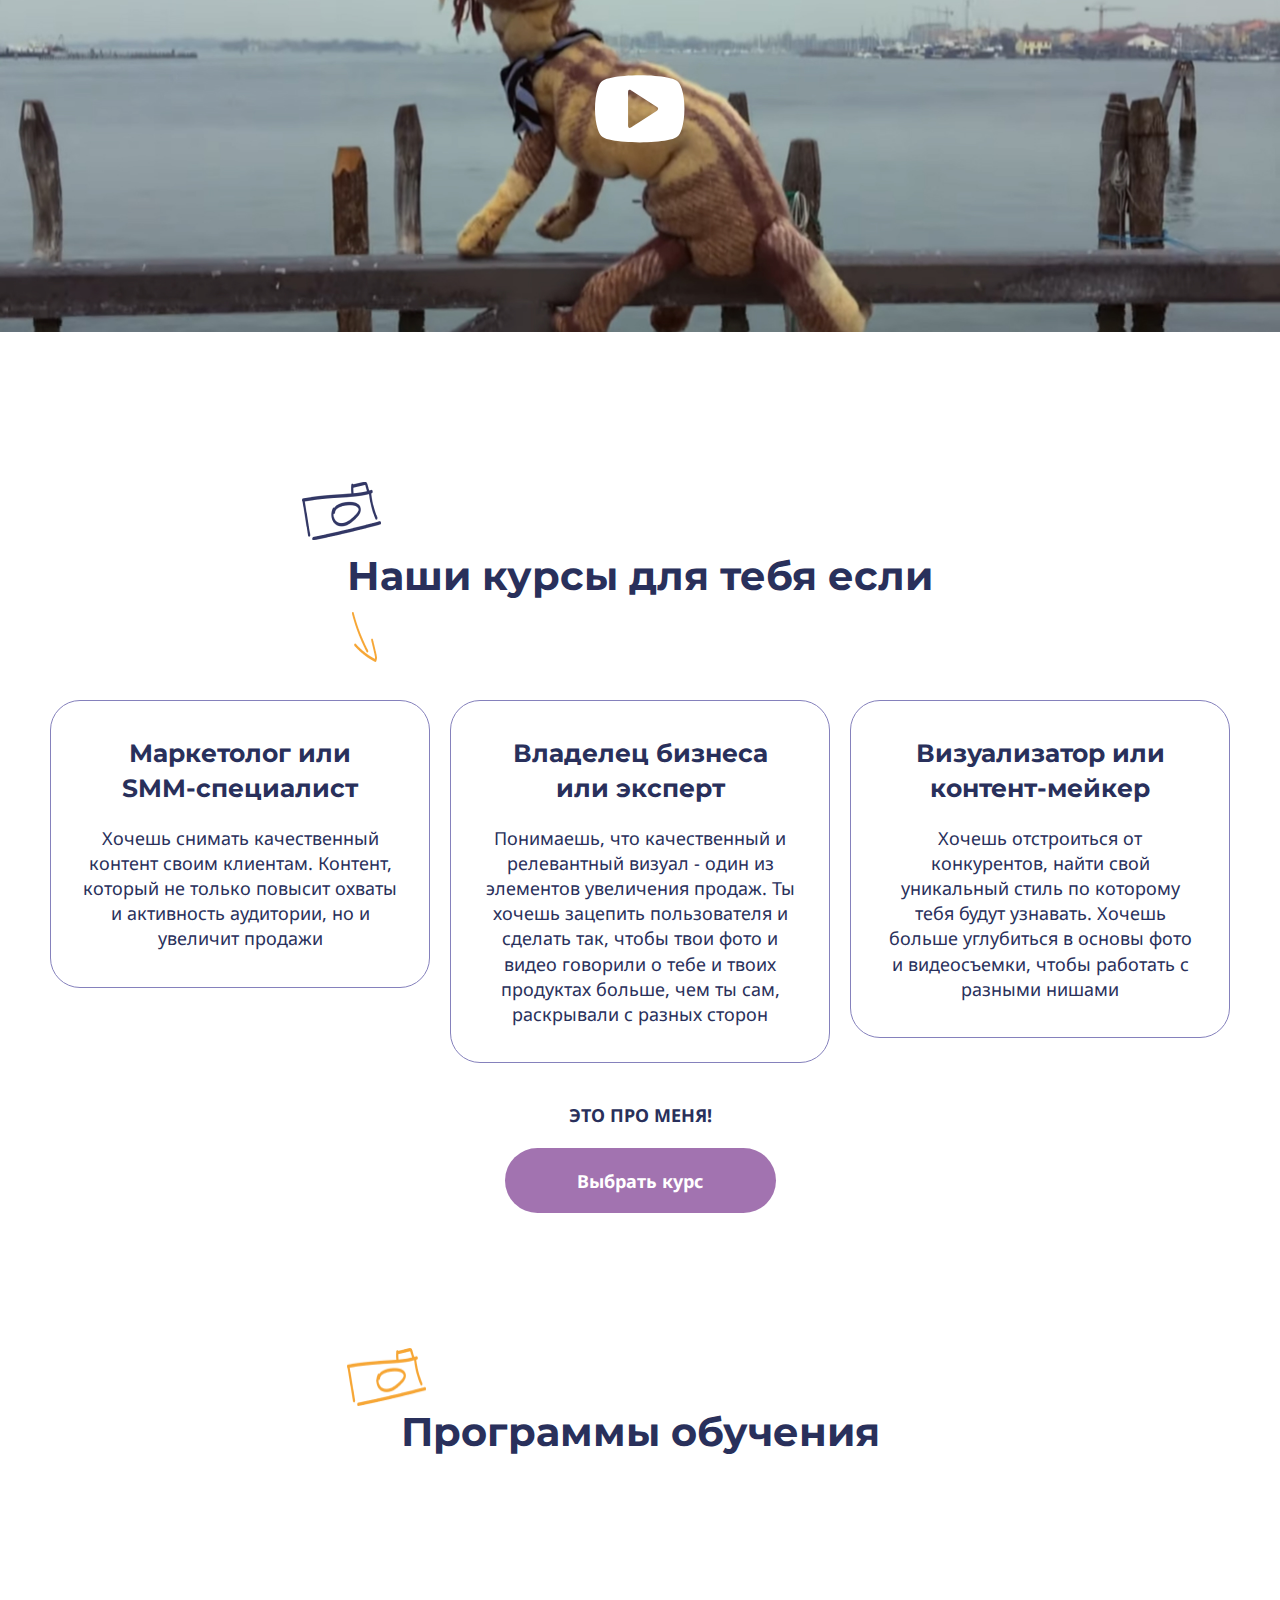
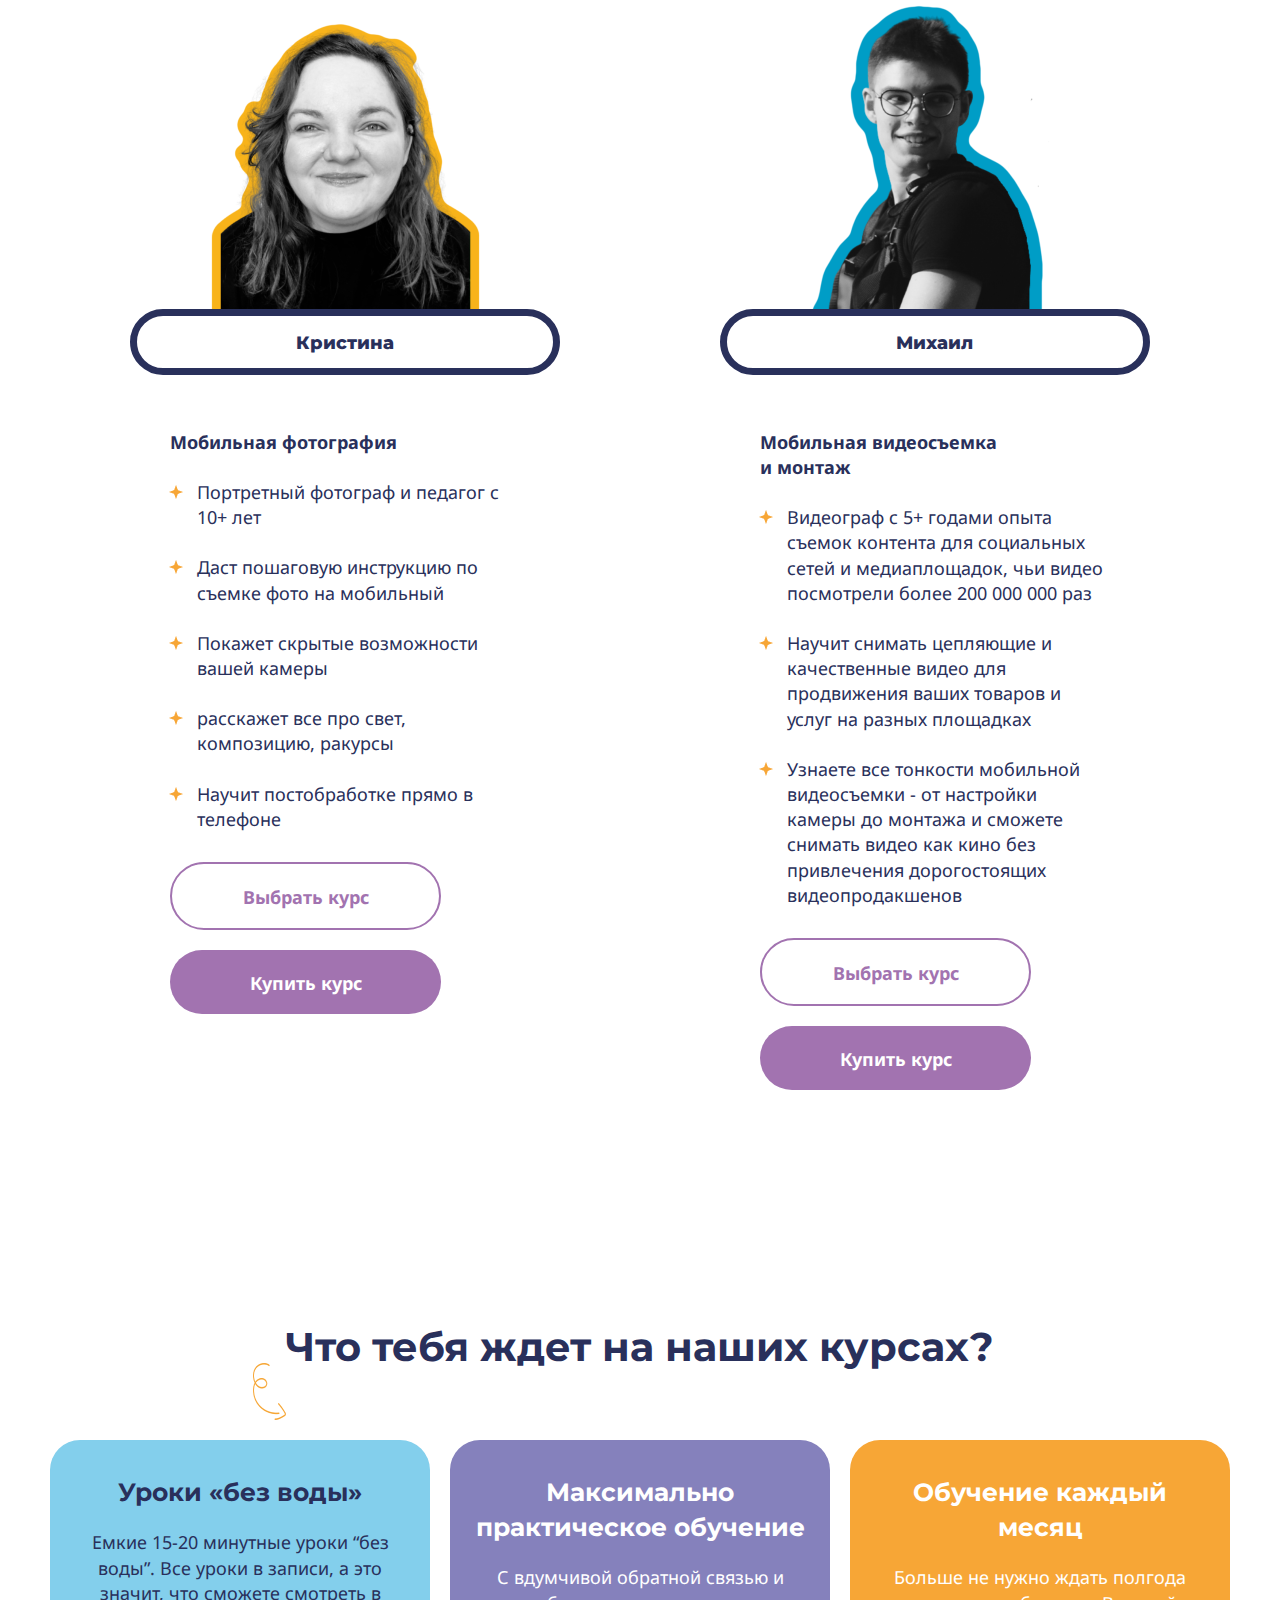
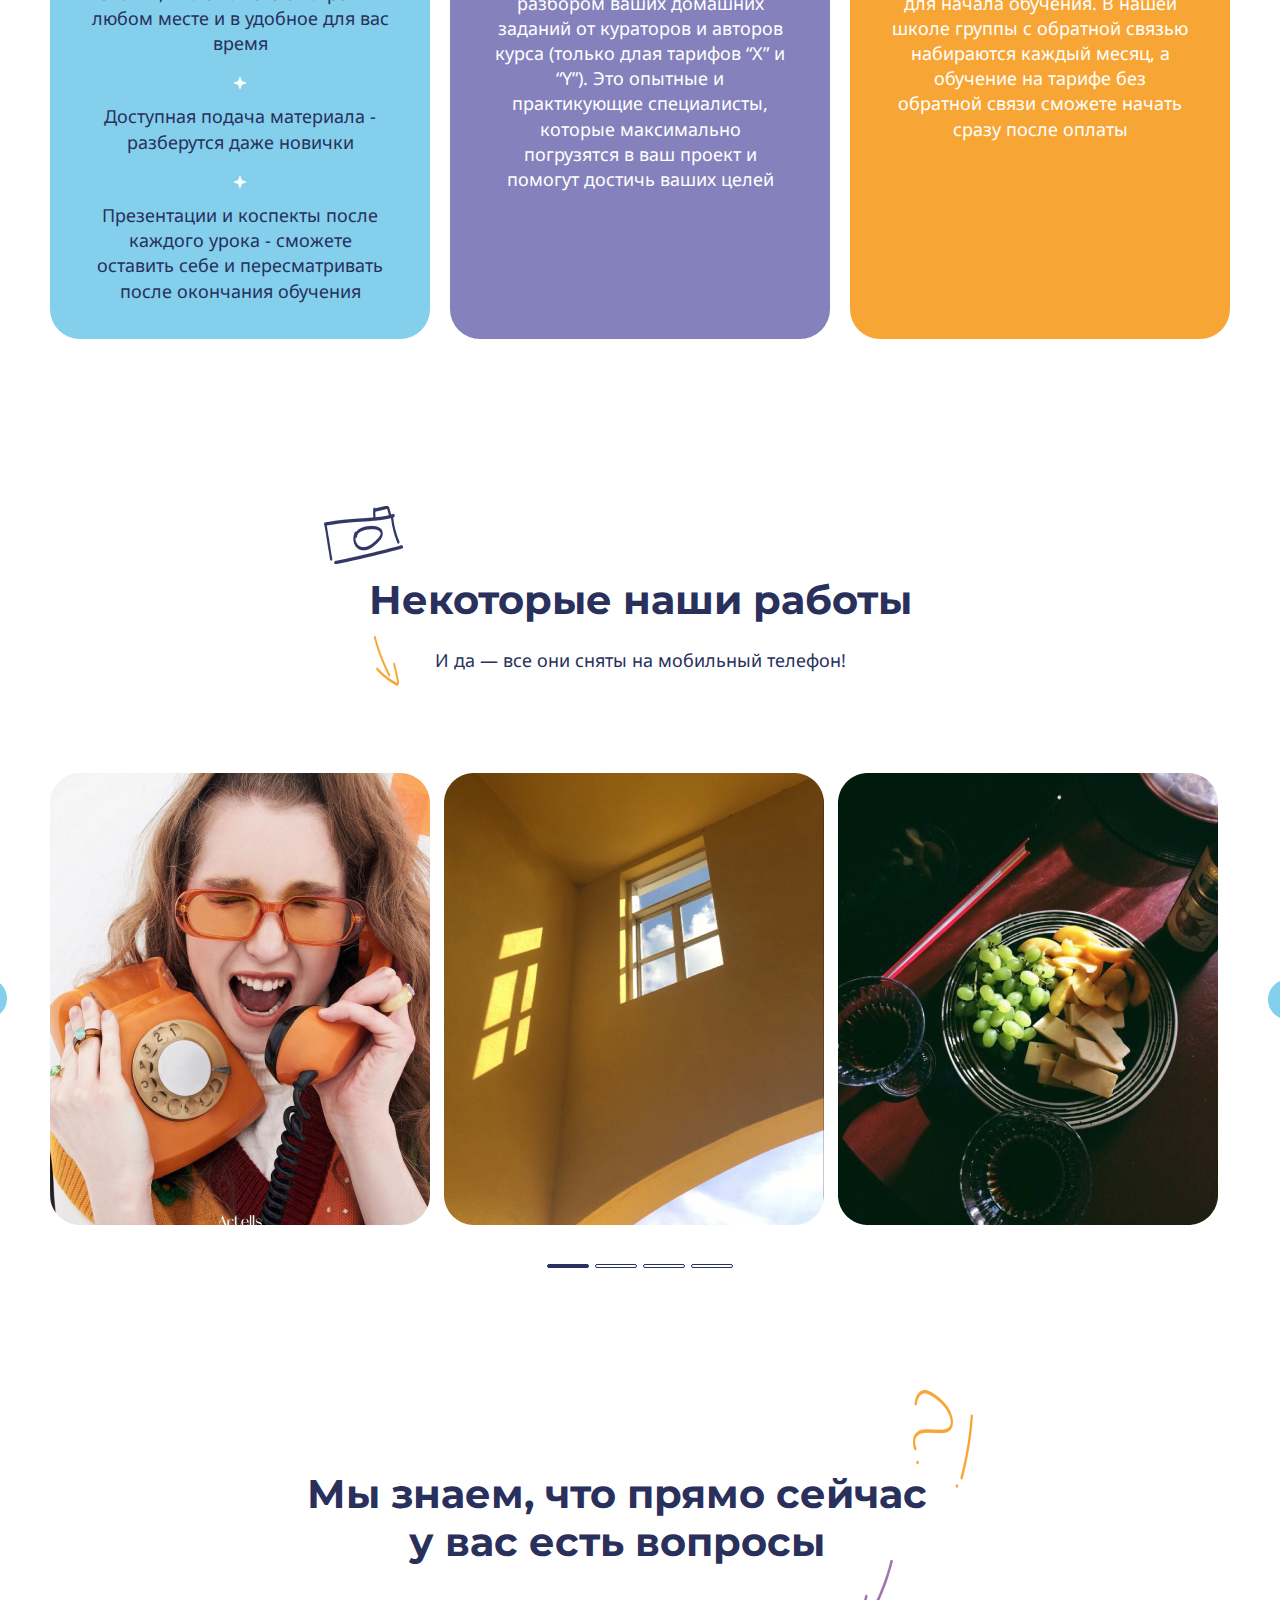
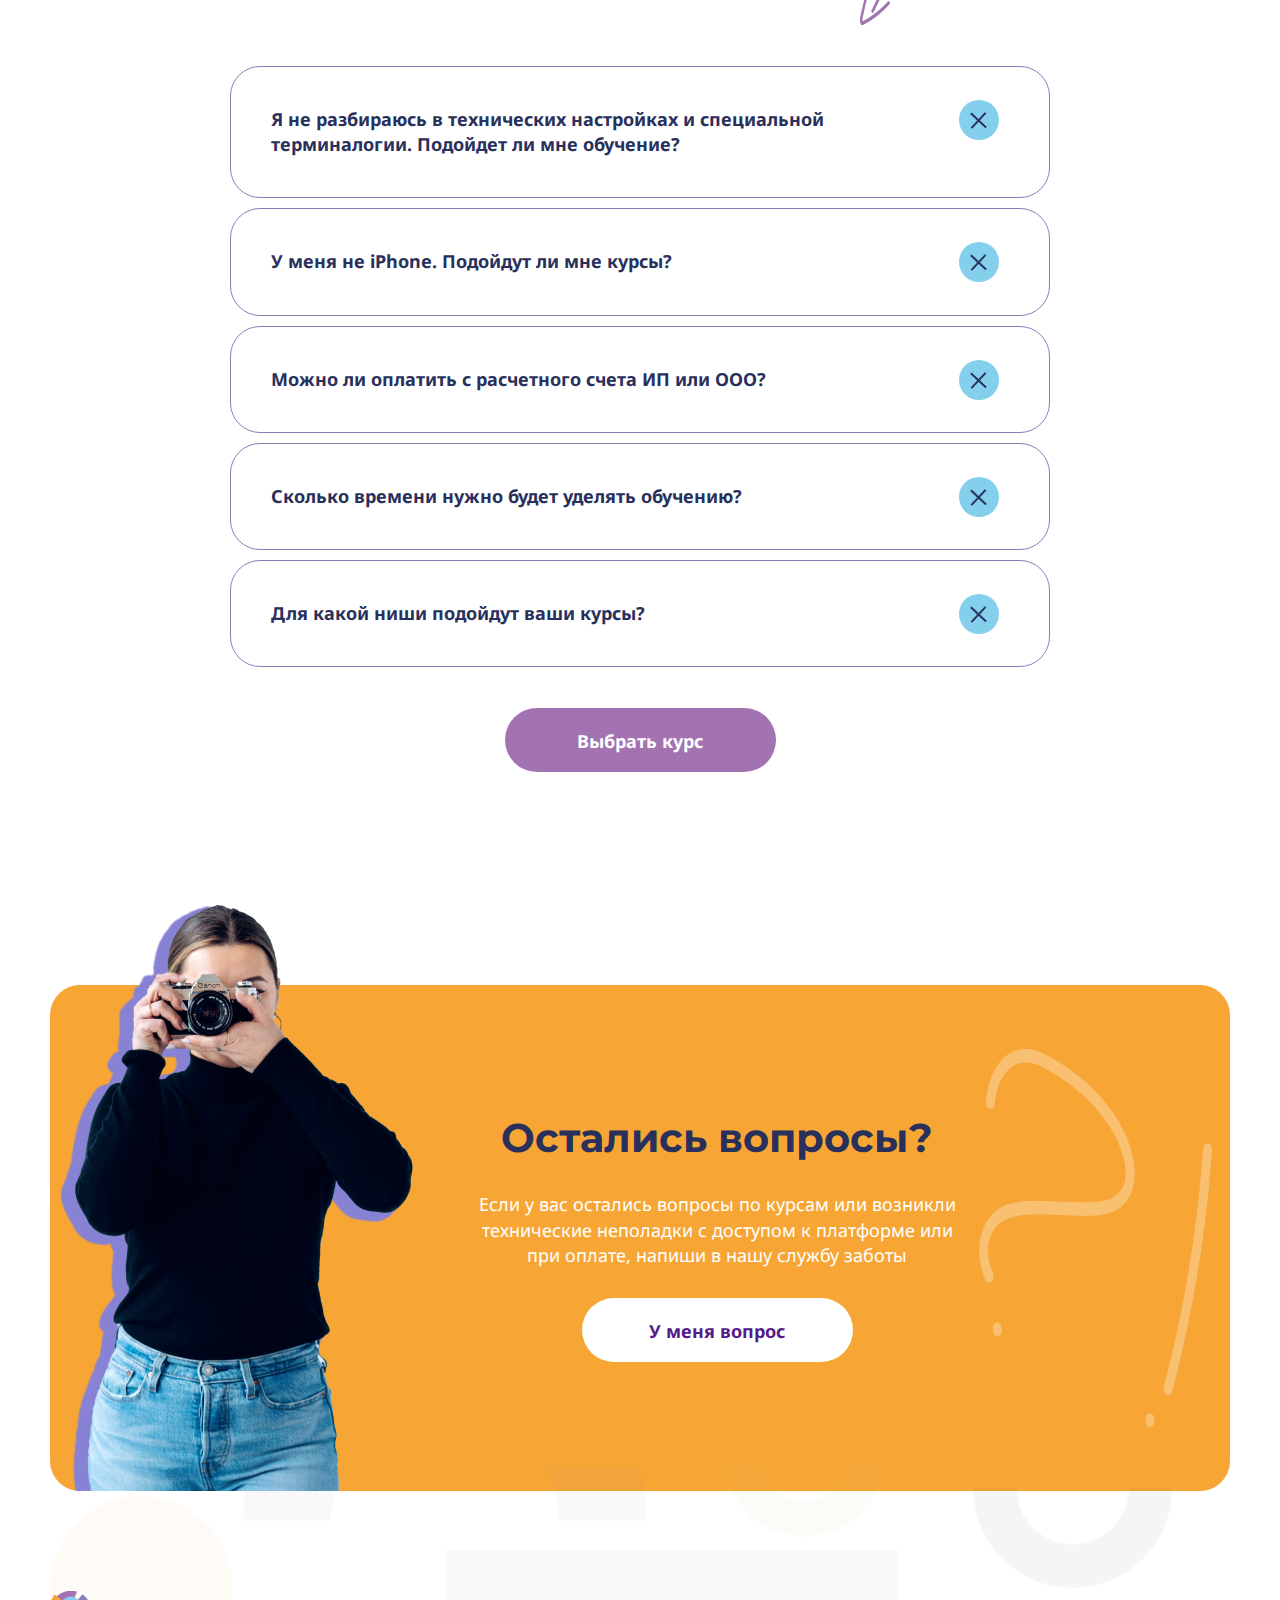
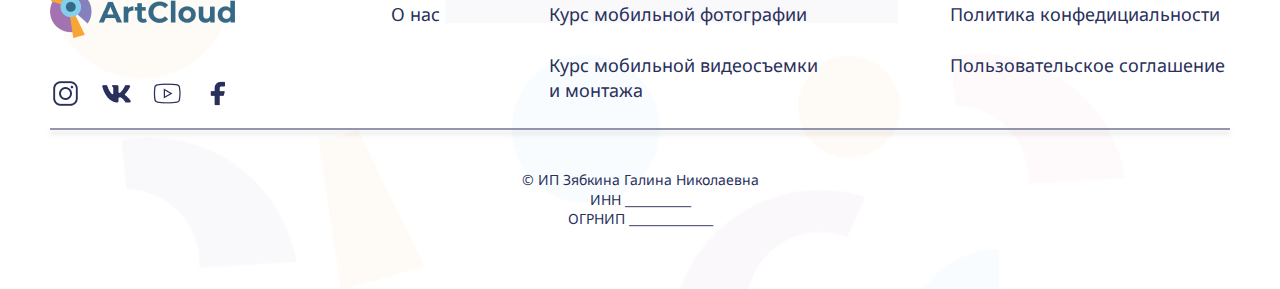
==== commit 13909d61: "mobile-in-process" ====
--- a/index.html
+++ b/index.html
@@ -34,7 +34,7 @@
 				<div class="offer__description">
 					<img class="offer__mockup" src="images/mockup.png"></img>
 					<div class="offer__call">
-						<p class="offer__text text"> Снимай качественный контент, который увеличит <br> продажи и повысит охваты - быстро <br> и без дорогого оборудования </p>
+						<p class="offer__text text"> Снимай качественный контент, который увеличит продажи и повысит охваты - быстро <br> и без дорогого оборудования </p>
 						<a class="offer__btn btn btn_main" href="#"> Выбрать курс </a>
 						<p class="offer__sub"> Подберём направление и программу обучения </p>
 					</div>
--- a/css/style.min.css
+++ b/css/style.min.css
@@ -1 +1 @@
-@import"https://fonts.googleapis.com/css2?family=Montserrat:wght@700;800&family=Inter:wght@700&family=Noto+Sans:wght@400;700&display=swap";html{-webkit-box-sizing:border-box;box-sizing:border-box}*,*::after,*::before{-webkit-box-sizing:inherit;box-sizing:inherit}ul[class],ol[class]{padding:0}body,h1,h2,h3,h4,h5,h6,p,ul,ol,li,figure,figcaption,blockquote,dl,dd{margin:0}ul[class]{list-style:none}img{max-width:100%;display:block}input,button,textarea,select{font:inherit}a{text-decoration:none}html,body{height:100%}.wrapper{overflow:hidden}body{overflow-x:hidden}h1{font:normal 700 40px/120% "Montserrat",sans-serif;font-size:75px;line-height:130%}h2{font:normal 700 40px/120% "Montserrat",sans-serif}h3{font:normal 700 40px/120% "Montserrat",sans-serif;font-size:25px;line-height:140%}h4{font:normal 700 18px/140% "Noto Sans",sans-serif;font-size:18px}.title{color:#29305b;text-align:center}.text{font:normal 400 18px/140% "Noto Sans",sans-serif;color:#29305b}.wrapper{display:-webkit-box;display:-ms-flexbox;display:flex;-webkit-box-orient:vertical;-webkit-box-direction:normal;-ms-flex-direction:column;flex-direction:column;min-height:100%}.main{-webkit-box-flex:1;-ms-flex:1 0 auto;flex:1 0 auto}.footer{-webkit-box-flex:0;-ms-flex:0 0 auto;flex:0 0 auto}.container{max-width:1200px;margin:0 auto;padding:0 10px}.btn{width:271px;padding:21px 28px 18px 28px;display:-webkit-box;display:-ms-flexbox;display:flex;-webkit-box-pack:center;-ms-flex-pack:center;justify-content:center;text-decoration:none;border-radius:100px;font:normal 700 18px/140% "Noto Sans",sans-serif;margin:0 auto;cursor:pointer;white-space:nowrap}.btn_main{background:#a273b0;color:#fff}.btn_main:hover{background-color:#855b92;border-color:#fff}.btn_side{border:2px solid #a273b0;background:#fff;color:#a273b0}.btn_side:hover{background:#a273b0;border-color:#fff;color:#fff}.btn_side:active{background-color:#855b92;border-color:#fff}.text-block{display:-webkit-box;display:-ms-flexbox;display:flex;gap:20px;text-align:center}.text-box{border:1px solid #8581bc;border-radius:30px}.blue-cam{position:relative;display:-webkit-box;display:-ms-flexbox;display:flex;-webkit-box-pack:center;-ms-flex-pack:center;justify-content:center}.blue-cam:before{content:"";background:url(../images/blue_camera.png) 0 0/100% 100% no-repeat;position:absolute;left:-45px;top:-70px;width:79px;height:58px}.orange-cam{position:relative;margin-left:-79px;display:-webkit-box;display:-ms-flexbox;display:flex;-webkit-box-pack:center;-ms-flex-pack:center;justify-content:center;position:relative}.orange-cam:before{content:"";background:url(../images/orange_camera.png) 0 0/100% 100% no-repeat;position:relative;left:25px;top:-60px;width:79px;height:58px}.orange-arrow{position:relative;margin-left:-25px;display:-webkit-box;display:-ms-flexbox;display:flex;-webkit-box-pack:center;-ms-flex-pack:center;justify-content:center;position:relative}.orange-arrow:before{content:"";background:url(../images/orange_arrow.png) 0 0/100% 100% no-repeat;position:relative;left:30px;top:60px;width:25px;height:50px}.white-arrow{position:relative;margin-left:-25px;display:-webkit-box;display:-ms-flexbox;display:flex;-webkit-box-pack:center;-ms-flex-pack:center;justify-content:center}.white-arrow:before{content:"";background:url(../images/white_arrow.png) 0 0/100% 100% no-repeat;position:absolute;left:10px;top:200px;width:31px;height:61px}.orange-curve-arrow{position:relative;margin-left:-33px;display:-webkit-box;display:-ms-flexbox;display:flex;-webkit-box-pack:center;-ms-flex-pack:center;justify-content:center;position:relative}.orange-curve-arrow:before{content:"";background:url(../images/orange_curve_arrow.png) 0 0/100% 100% no-repeat;position:relative;left:0px;top:40px;width:33px;height:57px}.orange-marks{position:relative;margin-left:30px;display:-webkit-box;display:-ms-flexbox;display:flex;-webkit-box-pack:center;-ms-flex-pack:center;justify-content:center;position:relative}.orange-marks:after{content:"";background:url(../images/orange_marks.png) 0 0/100% 100% no-repeat;position:relative;left:-60px;top:-80px;width:60px;height:98px}.lavander-arrow{position:relative;margin-left:16px;display:-webkit-box;display:-ms-flexbox;display:flex;-webkit-box-pack:center;-ms-flex-pack:center;justify-content:center;position:relative}.lavander-arrow:after{content:"";background:url(../images/lavander_arrow.png) 0 0/100% 100% no-repeat;position:relative;left:-80px;top:90px;min-width:33px;height:65px}.little-lavander-arrow{position:relative;margin-left:16px;display:-webkit-box;display:-ms-flexbox;display:flex;-webkit-box-pack:center;-ms-flex-pack:center;justify-content:center;position:relative}.little-lavander-arrow:after{content:"";background:url(../images/lavander_arrow.png) 0 0/100% 100% no-repeat;position:relative;left:-30px;top:70px;min-width:33px;height:65px}.art-cam{position:relative;display:-webkit-box;display:-ms-flexbox;display:flex;-webkit-box-orient:vertical;-webkit-box-direction:normal;-ms-flex-direction:column;flex-direction:column;margin-left:0px;position:relative}.art-cam:before{content:"";background:url(../images/art_cam_1.png) 0 0/100% 100% no-repeat;position:absolute;left:170px;top:-40px;width:73px;height:60px}.art-cam:after{content:"";background:url(../images/art_cam_2.png) 0 0/100% 100% no-repeat;position:absolute;right:-50px;bottom:-40px;width:92px;height:53px}.shadow{position:absolute;width:702px;height:702px;background:rgba(135,130,212,.25);-webkit-filter:blur(100px);filter:blur(100px)}.shadow__pattern{width:254px;height:173px}.header{position:relative}.header__nav{display:-webkit-box;display:-ms-flexbox;display:flex;-webkit-box-pack:justify;-ms-flex-pack:justify;justify-content:space-between;padding-top:40px}.header__links{display:-webkit-box;display:-ms-flexbox;display:flex;gap:33px}.header__link{display:-webkit-box;display:-ms-flexbox;display:flex;-webkit-box-align:center;-ms-flex-align:center;align-items:center}.header__link:hover{opacity:.8}.header__home:hover{opacity:.8}.header__shadow{top:-300px;right:-300px}.header__pattern{position:absolute;top:0;right:0}.offer{margin-bottom:100px}.offer__title{padding:112px 24px 0 24px}.offer__title_highlighting{color:#f7a636;background:url(../images/title_bg_main.svg) 0 0/100% 95% no-repeat;padding:10px;padding-top:20px}.offer__description{display:-webkit-box;display:-ms-flexbox;display:flex;-webkit-box-align:end;-ms-flex-align:end;align-items:flex-end}.offer__sub{font:normal 400 14px/140% "Noto Sans",sans-serif;color:#29305b;width:170px;text-align:center;position:relative}.offer__sub:before{content:"";position:absolute;background:url(../images/orange_arrow.png) 0 0/70% no-repeat;width:25px;height:50px;left:-30px;top:-20px;-webkit-transform:scale(1, -1) rotate(60deg);-ms-transform:scale(1, -1) rotate(60deg);transform:scale(1, -1) rotate(60deg)}.offer__mockup{padding-left:26%;padding-bottom:45px;margin-top:-33px;margin-left:-30px;height:650px}.offer__call{display:-webkit-box;display:-ms-flexbox;display:flex;-webkit-box-orient:vertical;-webkit-box-direction:normal;-ms-flex-direction:column;flex-direction:column;-webkit-box-align:center;-ms-flex-align:center;align-items:center;gap:24px;margin-left:-120px;min-width:506px;padding-bottom:166px}.offer__text{text-align:center}.offer__promises{display:-webkit-box;display:-ms-flexbox;display:flex;gap:20px}.offer__promise{display:-webkit-box;display:-ms-flexbox;display:flex;-webkit-box-align:center;-ms-flex-align:center;align-items:center;padding:35px 30px;width:280px}.video{margin-bottom:220px;position:relative;display:-webkit-box;display:-ms-flexbox;display:flex;-webkit-box-pack:center;-ms-flex-pack:center;justify-content:center}.video__play{position:absolute;top:50%;left:50%;-webkit-transform:translate(-50%, -50%);-ms-transform:translate(-50%, -50%);transform:translate(-50%, -50%);cursor:pointer}.video__img{position:relative}.conditions__title{margin-bottom:100px}.conditions__list{-webkit-box-align:start;-ms-flex-align:start;align-items:start;margin-bottom:40px}.conditions__list-item{width:380px;padding:35px 30px}.conditions__sub{text-transform:uppercase;color:#29305b;font:normal 700 18px/140% "Noto Sans",sans-serif;text-align:center;margin-bottom:20px}.conditions__btn{margin-bottom:195px}.condition__title{margin-bottom:20px}.programs{margin-bottom:213px}.programs__title{margin-bottom:129px}.programs__authors{display:-webkit-box;display:-ms-flexbox;display:flex;-ms-flex-pack:distribute;justify-content:space-around}.programs__author{width:430px}.author__img{margin:0 auto}.author__name{font:normal 800 18px/140% "Montserrat",sans-serif;color:#29305b;border:7px solid #29305b;border-radius:100px;display:-webkit-box;display:-ms-flexbox;display:flex;-webkit-box-pack:center;-ms-flex-pack:center;justify-content:center;-webkit-box-align:center;-ms-flex-align:center;align-items:center;padding:15px 28px 12px 27px;background:#fff;margin-bottom:55px}.author__name-male{position:relative;margin-top:-53px}.author__name-female{position:relative;margin-top:-20px}.author__specs{padding:0 40px}.author__specs-title{text-align:left;margin-bottom:25px}.author__specs-list{margin-bottom:30px;margin-left:20px}.author__specs-item{margin-bottom:25px;padding-left:7px;list-style:square url(../images/star.png) outside}.author__btn{margin-bottom:20px;margin-left:40px}.expectations{margin-bottom:237px}.expectations__title{margin-bottom:60px}.expectations__list-item1{background-color:#83cfec}.expectations__list-item2{background-color:#8581bc}.expectations__list-item2 .title{color:#fff}.expectations__list-item2 .text{color:#fff}.expectations__list-item3{background-color:#f7a636}.expectations__list-item3 .title{color:#fff}.expectations__list-item3 .text{color:#fff}.expectation{width:380px;padding:35px 0;border:none}.expectation__title{padding:0 20px 20px}.expectation__text{padding:0 40px}.expectation__separator{margin:20px 0 10px}.portfolio{margin-bottom:245px;position:relative}.portfolio__title{margin-bottom:80px;display:block;position:relative}.portfolio__title:last-child{margin-bottom:64px}.portfolio__title_highlighting{display:inline;color:#f7a636}.portfolio__text{margin-bottom:100px;margin-top:-40px;text-align:center}.portfolio__slider{margin-bottom:40px}.portfolio__sub{width:840px;margin:120px auto 40px}.portfolio__shadow{top:800px;left:-300px}.faq{width:840px;margin:0 auto;margin-bottom:213px;position:relative}.faq__title{width:680px;margin-bottom:100px}.faq__questions{-webkit-box-orient:vertical;-webkit-box-direction:normal;-ms-flex-direction:column;flex-direction:column;gap:10px;margin-bottom:41px}.faq__shadow{top:-300px;right:-900px}.question{padding:40px 140px 20px 40px;position:relative}.question__title{text-align:left;margin-bottom:20px;cursor:pointer}.question__title_active:before{-webkit-transform:rotate(45deg);-ms-transform:rotate(45deg);transform:rotate(45deg)}.question__title:before{content:"";position:absolute;background:url(../images/cross.svg);width:45px;height:45px;top:30px;right:48px;cursor:pointer;-webkit-transition:-webkit-transform .3s;transition:-webkit-transform .3s;-o-transition:transform .3s;transition:transform .3s;transition:transform .3s, -webkit-transform .3s}.question__title:hover{opacity:.8}.question__text{text-align:left;overflow:hidden;padding-bottom:20px}.conclusion__block{background-color:#f7a636;display:-webkit-box;display:-ms-flexbox;display:flex;border-radius:30px;-webkit-box-align:center;-ms-flex-align:center;align-items:center;position:relative}.conclusion__questions{padding:123px 12px 123px 45px}.conclusion__img{margin-top:-100px;left:0;top:0;width:372px;height:606px}.conclusion__title{margin-bottom:30px}.conclusion__text{margin-bottom:30px;color:#fff;text-align:center;width:500px}.conclusion__marks{width:233px;height:378px}.conclusion__btn{background-color:#fff;border:none}.conclusion__btn:active{border:2px solid #fff;color:#fff;background-color:rgba(0,0,0,0)}.conclusion__shadow{top:-500px;left:-800px}.footer{padding-bottom:60px;padding-top:125px;margin-top:-25px;background:url(../images/footer_pattern.png);position:relative}.footer__links{display:-webkit-box;display:-ms-flexbox;display:flex}.footer__logo{margin-bottom:40px}.footer__social{display:-webkit-box;display:-ms-flexbox;display:flex;gap:20px}.footer__about{margin-top:11px;margin-left:156px}.footer__courses{margin-top:11px;margin-left:108px;display:-webkit-box;display:-ms-flexbox;display:flex;-webkit-box-orient:vertical;-webkit-box-direction:normal;-ms-flex-direction:column;flex-direction:column}.footer__course{margin-bottom:25px;width:280px;cursor:pointer}.footer__policy{margin-top:11px;margin-left:121px}.footer__policy-item{padding-bottom:25px;cursor:pointer}.footer__separator{border:1px solid #29305b;-webkit-box-shadow:0px 4px 4px rgba(0,0,0,.25);box-shadow:0px 4px 4px rgba(0,0,0,.25);margin-bottom:40px;opacity:.5}.footer__business{text-align:center;font:normal 400 14px/140% "Noto Sans",sans-serif;color:#29305b}.footer__shadow{top:-100px;right:-800px}.photo-offer{margin-top:203px;margin-bottom:400px;position:relative}.photo-offer__title{margin-bottom:33px}.photo-offer__title_highlighting{color:#fff;background:url(../images/title_bg_photo.svg) 0 0/100% 95% no-repeat;padding:22px 0;margin:0 -30px}.photo-offer__subtitle{margin-bottom:40px;text-align:center}.photo-offer__btn{margin-bottom:42px}.photo-offer__description{display:-webkit-box;display:-ms-flexbox;display:flex;-webkit-box-pack:center;-ms-flex-pack:center;justify-content:center;gap:55px}.photo-offer__description-item{display:-webkit-box;display:-ms-flexbox;display:flex;-webkit-box-align:center;-ms-flex-align:center;align-items:center;-webkit-box-orient:vertical;-webkit-box-direction:normal;-ms-flex-direction:column;flex-direction:column}.photo-offer__shadow{left:-300px;top:300px}.photo-offer__pattern{position:absolute;top:500px;left:0}.photo-conditions__title{margin-bottom:84px}.photo-conditions__list{margin-bottom:56px;-webkit-box-orient:vertical;-webkit-box-direction:normal;-ms-flex-direction:column;flex-direction:column;gap:15px;width:860px;margin:0 auto;margin-bottom:56px}.photo-conditions__list-item{display:-webkit-box;display:-ms-flexbox;display:flex;-webkit-box-align:center;-ms-flex-align:center;align-items:center}.photo-conditions__sub{margin:0 auto;margin-bottom:140px;width:860px}.photo-conditions__sub_highlighting{display:inline;color:#a273b0}.photo-condition__img{padding:55px}.photo-condition__title{text-align:left;padding:30px 60px 30px 0}.skills{background-color:#8581bc;padding-bottom:140px;margin-bottom:208px}.skills__title{margin:0 auto;padding-top:140px;margin-bottom:60px;text-align:left;width:900px;color:#fff;-webkit-box-orient:vertical;-webkit-box-direction:normal;-ms-flex-direction:column;flex-direction:column}.skills__title p{text-align:right}.skills__list{-webkit-box-pack:center;-ms-flex-pack:center;justify-content:center}.skills__list-item{width:380px;padding:35px 40px}.skill{background-color:#fff}.skill__text{margin-top:25px}.curriculum{margin-bottom:150px;position:relative}.curriculum__title{margin-bottom:90px;position:relative}.curriculum__list{-webkit-box-orient:vertical;-webkit-box-direction:normal;-ms-flex-direction:column;flex-direction:column}.curriculum__shadow{right:-400px;top:300px}.module{text-align:left;background-color:#8581bc}.module__info{margin:40px 0 25px 50px;display:-webkit-box;display:-ms-flexbox;display:flex;position:relative;cursor:pointer}.module__title{display:block;text-align:left;color:#fff;padding-bottom:15px}.module__title_active:before{-webkit-transform:rotate(45deg);-ms-transform:rotate(45deg);transform:rotate(45deg)}.module__title:before{content:"";position:absolute;background:url(../images/cross.svg);width:45px;height:45px;top:-5px;right:50px;-webkit-transition:-webkit-transform .3s;transition:-webkit-transform .3s;-o-transition:transform .3s;transition:transform .3s;transition:transform .3s, -webkit-transform .3s}.module__title:hover{opacity:.8}.module__subtitle{display:block;color:#fff;padding:5px 0 0 30px}.module__lessons{color:#fff;display:-webkit-box;display:-ms-flexbox;display:flex;margin:-15px 90px 40px 50px;gap:60px}.module__lessons-block{-ms-flex-preferred-size:50%;flex-basis:50%;display:-webkit-box;display:-ms-flexbox;display:flex;-webkit-box-orient:vertical;-webkit-box-direction:normal;-ms-flex-direction:column;flex-direction:column;gap:20px}.module__result{padding:40px 0 40px 50px}.result{background-color:#fff;border-color:#fff}.result__title{text-align:left}.result__list{display:-webkit-box;display:-ms-flexbox;display:flex;margin-left:20px;-ms-flex-wrap:wrap;flex-wrap:wrap;-webkit-column-gap:70px;-moz-column-gap:70px;column-gap:70px}.result__list-item{position:relative;list-style:square url(../images/star.png) outside;width:500px;padding-left:20px;padding-top:25px}.rate{margin-bottom:75px;position:relative}.rate__title{margin-bottom:90px}.rate__plans{-webkit-box-orient:vertical;-webkit-box-direction:normal;-ms-flex-direction:column;flex-direction:column}.rate__plans-item:nth-child(even){background-color:#a273b0}.rate__plans-item:nth-child(even) *{color:#fff}.rate__plans-item:nth-child(even) .btn_side{background-color:#a273b0;border-color:#fff}.rate__plans-item:nth-child(even) .btn_main{background-color:#f7a636;border-color:#f7a636}.rate__plans-item{padding:50px 50px 30px 50px;display:-webkit-box;display:-ms-flexbox;display:flex;-webkit-box-pack:justify;-ms-flex-pack:justify;justify-content:space-between}.rate__shadow{top:-300px;right:-700px}.plan__payment{-webkit-box-flex:0;-ms-flex:0 0 33%;flex:0 0 33%}.plan__title{text-align:left;margin-bottom:50px}.plan__price{text-align:left;margin-bottom:50px}.plan__btn{margin-bottom:15px;margin-left:0}.plan__description{margin-left:200px;text-align:left}.plan__components{margin-bottom:20px;margin-top:-20px}.plan__components li{position:relative;list-style:square url(../images/star.png) outside;padding-left:20px;padding-top:25px}.plan__skill{margin-bottom:20px;padding-left:20px}.plan__skill-title{display:inline;font-weight:700}.plan__skill-text{display:inline}.experience__block{display:-webkit-box;display:-ms-flexbox;display:flex;margin-bottom:265px;-webkit-box-align:center;-ms-flex-align:center;align-items:center;position:relative}.experience__img{width:520px;height:624px}.experience__text{padding-left:70px}.experience__subtitle{text-align:left}.experience__title{text-align:left}.experience__list{margin-left:20px;margin-top:15px}.experience__list li{position:relative;list-style:square url(../images/star.png) outside;width:470px;padding-left:20px;padding-top:25px}.experience__shadow{top:-300px;right:-700px}.path{margin-bottom:220px}.path__title{margin-bottom:110px}.path__title:after{left:-75px}.path__steps{margin:0 auto;display:-webkit-box;display:-ms-flexbox;display:flex;-webkit-box-orient:vertical;-webkit-box-direction:normal;-ms-flex-direction:column;flex-direction:column}.path__steps-item{display:-webkit-box;display:-ms-flexbox;display:flex;height:200px;color:#f7a636}.step__wrapper{margin-top:-20px}.step__title{-webkit-box-flex:0;-ms-flex:0 1 50%;flex:0 1 50%;font-family:"Montserrat";font-style:normal;font-weight:700;font-size:25px;line-height:140%}.step__title:nth-of-type(odd),.step__number:nth-of-type(odd){border-right:3px solid #f7a636;padding-right:90px;position:relative}.step__number:nth-of-type(odd){text-align:right}.step__title:nth-of-type(odd):after,.step__number:nth-of-type(odd):after{content:"";position:absolute;background:#f7a636;width:13px;height:13px;top:-2px;right:-9px;border-radius:10px}.step__number:nth-of-type(even),.step__title:nth-of-type(even){padding-left:90px}.step__number{font:normal 700 60px/130% "Inter",sans-serif;-webkit-box-flex:0;-ms-flex:0 1 50%;flex:0 1 50%}.step:last-of-type>.step__title{border-right:none}.step:last-of-type>.step__title:after{right:-6px}.portfolio-photo{margin-bottom:245px;position:relative}.portfolio-photo__title{margin-bottom:80px;display:block;position:relative}.portfolio-photo__title:last-child{margin-bottom:64px}.portfolio-photo__title_highlighting{display:inline;color:#f7a636}.portfolio-photo__text{margin-bottom:100px;text-align:center}.portfolio-photo__slider{margin-bottom:40px}.portfolio-photo__sub{width:840px;margin:120px auto 40px}.portfolio-photo__shadow{top:800px;left:-300px}.carousel{position:relative;-webkit-box-sizing:border-box;box-sizing:border-box}.carousel *,.carousel *:before,.carousel *:after{-webkit-box-sizing:inherit;box-sizing:inherit}.carousel.is-draggable{cursor:move;cursor:-webkit-grab;cursor:grab}.carousel.is-dragging{cursor:move;cursor:-webkit-grabbing;cursor:grabbing}.carousel__viewport{position:relative;overflow:hidden;max-width:100%;max-height:100%}.carousel__track{display:-webkit-box;display:-ms-flexbox;display:flex}.carousel__slide{-webkit-box-flex:0;-ms-flex:0 0 auto;flex:0 0 auto;width:var(--carousel-slide-width, 60%);max-width:100%;padding:1rem;position:relative;overflow-x:hidden;overflow-y:auto;-ms-scroll-chaining:none;overscroll-behavior:contain}.has-dots{margin-bottom:calc(0.5rem + 22px)}.carousel__dots{margin:0 auto;padding:0;position:absolute;top:calc(100% + 0.5rem);left:0;right:0;display:-webkit-box;display:-ms-flexbox;display:flex;-webkit-box-pack:center;-ms-flex-pack:center;justify-content:center;list-style:none;-webkit-user-select:none;-moz-user-select:none;-ms-user-select:none;user-select:none}.carousel__dots .carousel__dot{margin:0;padding:0;display:block;position:relative;width:22px;height:22px;cursor:pointer}.carousel__dots .carousel__dot:after{content:"";width:8px;height:8px;border-radius:50%;position:absolute;top:50%;left:50%;-webkit-transform:translate(-50%, -50%);-ms-transform:translate(-50%, -50%);transform:translate(-50%, -50%);background-color:currentColor;opacity:.25;-webkit-transition:opacity .15s ease-in-out;-o-transition:opacity .15s ease-in-out;transition:opacity .15s ease-in-out}.carousel__dots .carousel__dot.is-selected:after{opacity:1}.carousel__button{width:var(--carousel-button-width, 48px);height:var(--carousel-button-height, 48px);padding:0;border:0;display:-webkit-box;display:-ms-flexbox;display:flex;-webkit-box-pack:center;-ms-flex-pack:center;justify-content:center;-webkit-box-align:center;-ms-flex-align:center;align-items:center;pointer-events:all;cursor:pointer;color:var(--carousel-button-color, currentColor);background:var(--carousel-button-bg, transparent);border-radius:var(--carousel-button-border-radius, 50%);-webkit-box-shadow:var(--carousel-button-shadow, none);box-shadow:var(--carousel-button-shadow, none);-webkit-transition:opacity .15s ease;-o-transition:opacity .15s ease;transition:opacity .15s ease}.carousel__button.is-prev,.carousel__button.is-next{position:absolute;top:50%;-webkit-transform:translateY(-50%);-ms-transform:translateY(-50%);transform:translateY(-50%)}.carousel__button.is-prev{left:10px}.carousel__button.is-next{right:10px}.carousel__button[disabled]{cursor:default;opacity:.3}.carousel__button svg{width:var(--carousel-button-svg-width, 50%);height:var(--carousel-button-svg-height, 50%);fill:none;stroke:currentColor;stroke-width:var(--carousel-button-svg-stroke-width, 1.5);stroke-linejoin:bevel;stroke-linecap:round;-webkit-filter:var(--carousel-button-svg-filter, none);filter:var(--carousel-button-svg-filter, none);pointer-events:none}html.with-fancybox{scroll-behavior:auto}body.compensate-for-scrollbar{overflow:hidden !important;-ms-touch-action:none;touch-action:none}.fancybox__container{position:fixed;top:0;left:0;bottom:0;right:0;direction:ltr;margin:0;padding:env(safe-area-inset-top, 0px) env(safe-area-inset-right, 0px) env(safe-area-inset-bottom, 0px) env(safe-area-inset-left, 0px);-webkit-box-sizing:border-box;box-sizing:border-box;display:-webkit-box;display:-ms-flexbox;display:flex;-webkit-box-orient:vertical;-webkit-box-direction:normal;-ms-flex-direction:column;flex-direction:column;color:var(--fancybox-color, #fff);-webkit-tap-highlight-color:rgba(0,0,0,0);overflow:hidden;z-index:1050;outline:none;-webkit-transform-origin:top left;-ms-transform-origin:top left;transform-origin:top left;--carousel-button-width: 48px;--carousel-button-height: 48px;--carousel-button-svg-width: 24px;--carousel-button-svg-height: 24px;--carousel-button-svg-stroke-width: 2.5;--carousel-button-svg-filter: drop-shadow(1px 1px 1px rgba(0, 0, 0, 0.4))}.fancybox__container *,.fancybox__container *::before,.fancybox__container *::after{-webkit-box-sizing:inherit;box-sizing:inherit}.fancybox__container :focus{outline:none}body:not(.is-using-mouse) .fancybox__container :focus{-webkit-box-shadow:0 0 0 1px #fff,0 0 0 2px var(--fancybox-accent-color, rgba(1, 210, 232, 0.94));box-shadow:0 0 0 1px #fff,0 0 0 2px var(--fancybox-accent-color, rgba(1, 210, 232, 0.94))}@media all and (min-width: 1024px){.fancybox__container{--carousel-button-width:48px;--carousel-button-height:48px;--carousel-button-svg-width:27px;--carousel-button-svg-height:27px}}.fancybox__backdrop{position:absolute;top:0;right:0;bottom:0;left:0;z-index:-1;background:var(--fancybox-bg, rgba(24, 24, 27, 0.92))}.fancybox__carousel{position:relative;-webkit-box-flex:1;-ms-flex:1 1 auto;flex:1 1 auto;min-height:0;height:100%;z-index:10}.fancybox__carousel.has-dots{margin-bottom:calc(0.5rem + 22px)}.fancybox__viewport{position:relative;width:100%;height:100%;overflow:visible;cursor:default}.fancybox__track{display:-webkit-box;display:-ms-flexbox;display:flex;height:100%}.fancybox__slide{-webkit-box-flex:0;-ms-flex:0 0 auto;flex:0 0 auto;width:100%;max-width:100%;margin:0;padding:48px 8px 8px 8px;position:relative;-ms-scroll-chaining:none;overscroll-behavior:contain;display:-webkit-box;display:-ms-flexbox;display:flex;-webkit-box-orient:vertical;-webkit-box-direction:normal;-ms-flex-direction:column;flex-direction:column;outline:0;overflow:auto;--carousel-button-width: 36px;--carousel-button-height: 36px;--carousel-button-svg-width: 22px;--carousel-button-svg-height: 22px}.fancybox__slide::before,.fancybox__slide::after{content:"";-webkit-box-flex:0;-ms-flex:0 0 0px;flex:0 0 0;margin:auto}@media all and (min-width: 1024px){.fancybox__slide{padding:64px 100px}}.fancybox__content{margin:0 env(safe-area-inset-right, 0px) 0 env(safe-area-inset-left, 0px);padding:36px;color:var(--fancybox-content-color, #374151);background:var(--fancybox-content-bg, #fff);position:relative;-ms-flex-item-align:center;-ms-grid-row-align:center;align-self:center;display:-webkit-box;display:-ms-flexbox;display:flex;-webkit-box-orient:vertical;-webkit-box-direction:normal;-ms-flex-direction:column;flex-direction:column;z-index:20}.fancybox__content :focus:not(.carousel__button.is-close){outline:thin dotted;-webkit-box-shadow:none;box-shadow:none}.fancybox__caption{-ms-flex-item-align:center;-ms-grid-row-align:center;align-self:center;max-width:100%;margin:0;padding:1rem 0 0 0;line-height:1.375;color:var(--fancybox-color, currentColor);visibility:visible;cursor:auto;-ms-flex-negative:0;flex-shrink:0;overflow-wrap:anywhere}.is-loading .fancybox__caption{visibility:hidden}.fancybox__container>.carousel__dots{top:100%;color:var(--fancybox-color, #fff)}.fancybox__nav .carousel__button{z-index:40}.fancybox__nav .carousel__button.is-next{right:8px}@media all and (min-width: 1024px){.fancybox__nav .carousel__button.is-next{right:40px}}.fancybox__nav .carousel__button.is-prev{left:8px}@media all and (min-width: 1024px){.fancybox__nav .carousel__button.is-prev{left:40px}}.carousel__button.is-close{position:absolute;top:8px;right:8px;top:calc(env(safe-area-inset-top, 0px) + 8px);right:calc(env(safe-area-inset-right, 0px) + 8px);z-index:40}@media all and (min-width: 1024px){.carousel__button.is-close{right:40px}}.fancybox__content>.carousel__button.is-close{position:absolute;top:-40px;right:0;color:var(--fancybox-color, #fff)}.fancybox__no-click,.fancybox__no-click button{pointer-events:none}.fancybox__spinner{position:absolute;top:50%;left:50%;-webkit-transform:translate(-50%, -50%);-ms-transform:translate(-50%, -50%);transform:translate(-50%, -50%);width:50px;height:50px;color:var(--fancybox-color, currentColor)}.fancybox__slide .fancybox__spinner{cursor:pointer;z-index:1053}.fancybox__spinner svg{-webkit-animation:fancybox-rotate 2s linear infinite;animation:fancybox-rotate 2s linear infinite;-webkit-transform-origin:center center;-ms-transform-origin:center center;transform-origin:center center;position:absolute;top:0;right:0;bottom:0;left:0;margin:auto;width:100%;height:100%}.fancybox__spinner svg circle{fill:none;stroke-width:2.75;stroke-miterlimit:10;stroke-dasharray:1,200;stroke-dashoffset:0;-webkit-animation:fancybox-dash 1.5s ease-in-out infinite;animation:fancybox-dash 1.5s ease-in-out infinite;stroke-linecap:round;stroke:currentColor}@-webkit-keyframes fancybox-rotate{100%{-webkit-transform:rotate(360deg);transform:rotate(360deg)}}@keyframes fancybox-rotate{100%{-webkit-transform:rotate(360deg);transform:rotate(360deg)}}@-webkit-keyframes fancybox-dash{0%{stroke-dasharray:1,200;stroke-dashoffset:0}50%{stroke-dasharray:89,200;stroke-dashoffset:-35px}100%{stroke-dasharray:89,200;stroke-dashoffset:-124px}}@keyframes fancybox-dash{0%{stroke-dasharray:1,200;stroke-dashoffset:0}50%{stroke-dasharray:89,200;stroke-dashoffset:-35px}100%{stroke-dasharray:89,200;stroke-dashoffset:-124px}}.fancybox__backdrop,.fancybox__caption,.fancybox__nav,.carousel__dots,.carousel__button.is-close{opacity:var(--fancybox-opacity, 1)}.fancybox__container.is-animated[aria-hidden=false] .fancybox__backdrop,.fancybox__container.is-animated[aria-hidden=false] .fancybox__caption,.fancybox__container.is-animated[aria-hidden=false] .fancybox__nav,.fancybox__container.is-animated[aria-hidden=false] .carousel__dots,.fancybox__container.is-animated[aria-hidden=false] .carousel__button.is-close{-webkit-animation:.15s ease backwards fancybox-fadeIn;animation:.15s ease backwards fancybox-fadeIn}.fancybox__container.is-animated.is-closing .fancybox__backdrop,.fancybox__container.is-animated.is-closing .fancybox__caption,.fancybox__container.is-animated.is-closing .fancybox__nav,.fancybox__container.is-animated.is-closing .carousel__dots,.fancybox__container.is-animated.is-closing .carousel__button.is-close{-webkit-animation:.15s ease both fancybox-fadeOut;animation:.15s ease both fancybox-fadeOut}.fancybox-fadeIn{-webkit-animation:.15s ease both fancybox-fadeIn;animation:.15s ease both fancybox-fadeIn}.fancybox-fadeOut{-webkit-animation:.1s ease both fancybox-fadeOut;animation:.1s ease both fancybox-fadeOut}.fancybox-zoomInUp{-webkit-animation:.2s ease both fancybox-zoomInUp;animation:.2s ease both fancybox-zoomInUp}.fancybox-zoomOutDown{-webkit-animation:.15s ease both fancybox-zoomOutDown;animation:.15s ease both fancybox-zoomOutDown}.fancybox-throwOutUp{-webkit-animation:.15s ease both fancybox-throwOutUp;animation:.15s ease both fancybox-throwOutUp}.fancybox-throwOutDown{-webkit-animation:.15s ease both fancybox-throwOutDown;animation:.15s ease both fancybox-throwOutDown}@-webkit-keyframes fancybox-fadeIn{from{opacity:0}to{opacity:1}}@keyframes fancybox-fadeIn{from{opacity:0}to{opacity:1}}@-webkit-keyframes fancybox-fadeOut{to{opacity:0}}@keyframes fancybox-fadeOut{to{opacity:0}}@-webkit-keyframes fancybox-zoomInUp{from{-webkit-transform:scale(0.97) translate3d(0, 16px, 0);transform:scale(0.97) translate3d(0, 16px, 0);opacity:0}to{-webkit-transform:scale(1) translate3d(0, 0, 0);transform:scale(1) translate3d(0, 0, 0);opacity:1}}@keyframes fancybox-zoomInUp{from{-webkit-transform:scale(0.97) translate3d(0, 16px, 0);transform:scale(0.97) translate3d(0, 16px, 0);opacity:0}to{-webkit-transform:scale(1) translate3d(0, 0, 0);transform:scale(1) translate3d(0, 0, 0);opacity:1}}@-webkit-keyframes fancybox-zoomOutDown{to{-webkit-transform:scale(0.97) translate3d(0, 16px, 0);transform:scale(0.97) translate3d(0, 16px, 0);opacity:0}}@keyframes fancybox-zoomOutDown{to{-webkit-transform:scale(0.97) translate3d(0, 16px, 0);transform:scale(0.97) translate3d(0, 16px, 0);opacity:0}}@-webkit-keyframes fancybox-throwOutUp{to{-webkit-transform:translate3d(0, -30%, 0);transform:translate3d(0, -30%, 0);opacity:0}}@keyframes fancybox-throwOutUp{to{-webkit-transform:translate3d(0, -30%, 0);transform:translate3d(0, -30%, 0);opacity:0}}@-webkit-keyframes fancybox-throwOutDown{to{-webkit-transform:translate3d(0, 30%, 0);transform:translate3d(0, 30%, 0);opacity:0}}@keyframes fancybox-throwOutDown{to{-webkit-transform:translate3d(0, 30%, 0);transform:translate3d(0, 30%, 0);opacity:0}}.fancybox__carousel .carousel__slide{scrollbar-width:thin;scrollbar-color:#ccc rgba(255,255,255,.1)}.fancybox__carousel .carousel__slide::-webkit-scrollbar{width:8px;height:8px}.fancybox__carousel .carousel__slide::-webkit-scrollbar-track{background-color:rgba(255,255,255,.1)}.fancybox__carousel .carousel__slide::-webkit-scrollbar-thumb{background-color:#ccc;border-radius:2px;-webkit-box-shadow:inset 0 0 4px rgba(0,0,0,.2);box-shadow:inset 0 0 4px rgba(0,0,0,.2)}.fancybox__carousel.is-draggable .fancybox__slide,.fancybox__carousel.is-draggable .fancybox__slide .fancybox__content{cursor:move;cursor:-webkit-grab;cursor:grab}.fancybox__carousel.is-dragging .fancybox__slide,.fancybox__carousel.is-dragging .fancybox__slide .fancybox__content{cursor:move;cursor:-webkit-grabbing;cursor:grabbing}.fancybox__carousel .fancybox__slide .fancybox__content{cursor:auto}.fancybox__carousel .fancybox__slide.can-zoom_in .fancybox__content{cursor:-webkit-zoom-in;cursor:zoom-in}.fancybox__carousel .fancybox__slide.can-zoom_out .fancybox__content{cursor:-webkit-zoom-out;cursor:zoom-out}.fancybox__carousel .fancybox__slide.is-draggable .fancybox__content{cursor:move;cursor:-webkit-grab;cursor:grab}.fancybox__carousel .fancybox__slide.is-dragging .fancybox__content{cursor:move;cursor:-webkit-grabbing;cursor:grabbing}.fancybox__image{-webkit-transform-origin:0 0;-ms-transform-origin:0 0;transform-origin:0 0;-webkit-user-select:none;-moz-user-select:none;-ms-user-select:none;user-select:none;-webkit-transition:none;-o-transition:none;transition:none}.has-image .fancybox__content{padding:0;background:rgba(0,0,0,0);min-height:1px}.is-closing .has-image .fancybox__content{overflow:visible}.has-image[data-image-fit=contain]{overflow:visible;-ms-touch-action:none;touch-action:none}.has-image[data-image-fit=contain] .fancybox__content{-webkit-box-orient:horizontal;-webkit-box-direction:normal;-ms-flex-direction:row;flex-direction:row;-ms-flex-wrap:wrap;flex-wrap:wrap}.has-image[data-image-fit=contain] .fancybox__image{max-width:100%;max-height:100%;-o-object-fit:contain;object-fit:contain}.has-image[data-image-fit=contain-w]{overflow-x:hidden;overflow-y:auto}.has-image[data-image-fit=contain-w] .fancybox__content{min-height:auto}.has-image[data-image-fit=contain-w] .fancybox__image{max-width:100%;height:auto}.has-image[data-image-fit=cover]{overflow:visible;-ms-touch-action:none;touch-action:none}.has-image[data-image-fit=cover] .fancybox__content{width:100%;height:100%}.has-image[data-image-fit=cover] .fancybox__image{width:100%;height:100%;-o-object-fit:cover;object-fit:cover}.fancybox__carousel .fancybox__slide.has-iframe .fancybox__content,.fancybox__carousel .fancybox__slide.has-map .fancybox__content,.fancybox__carousel .fancybox__slide.has-pdf .fancybox__content,.fancybox__carousel .fancybox__slide.has-video .fancybox__content,.fancybox__carousel .fancybox__slide.has-html5video .fancybox__content{max-width:100%;-ms-flex-negative:1;flex-shrink:1;min-height:1px;overflow:visible}.fancybox__carousel .fancybox__slide.has-iframe .fancybox__content,.fancybox__carousel .fancybox__slide.has-map .fancybox__content,.fancybox__carousel .fancybox__slide.has-pdf .fancybox__content{width:100%;height:80%}.fancybox__carousel .fancybox__slide.has-video .fancybox__content,.fancybox__carousel .fancybox__slide.has-html5video .fancybox__content{width:960px;height:540px;max-width:100%;max-height:100%}.fancybox__carousel .fancybox__slide.has-map .fancybox__content,.fancybox__carousel .fancybox__slide.has-pdf .fancybox__content,.fancybox__carousel .fancybox__slide.has-video .fancybox__content,.fancybox__carousel .fancybox__slide.has-html5video .fancybox__content{padding:0;background:rgba(24,24,27,.9);color:#fff}.fancybox__carousel .fancybox__slide.has-map .fancybox__content{background:#e5e3df}.fancybox__html5video,.fancybox__iframe{border:0;display:block;height:100%;width:100%;background:rgba(0,0,0,0)}.fancybox-placeholder{position:absolute;width:1px;height:1px;padding:0;margin:-1px;overflow:hidden;clip:rect(0, 0, 0, 0);white-space:nowrap;border-width:0}.fancybox__thumbs{-webkit-box-flex:0;-ms-flex:0 0 auto;flex:0 0 auto;position:relative;padding:0px 3px;opacity:var(--fancybox-opacity, 1)}.fancybox__container.is-animated[aria-hidden=false] .fancybox__thumbs{-webkit-animation:.15s ease-in backwards fancybox-fadeIn;animation:.15s ease-in backwards fancybox-fadeIn}.fancybox__container.is-animated.is-closing .fancybox__thumbs{opacity:0}.fancybox__thumbs .carousel__slide{-webkit-box-flex:0;-ms-flex:0 0 auto;flex:0 0 auto;width:var(--fancybox-thumbs-width, 96px);margin:0;padding:8px 3px;-webkit-box-sizing:content-box;box-sizing:content-box;display:-webkit-box;display:-ms-flexbox;display:flex;-webkit-box-align:center;-ms-flex-align:center;align-items:center;-webkit-box-pack:center;-ms-flex-pack:center;justify-content:center;overflow:visible;cursor:pointer}.fancybox__thumbs .carousel__slide .fancybox__thumb::after{content:"";position:absolute;top:0;left:0;right:0;bottom:0;border-width:5px;border-style:solid;border-color:var(--fancybox-accent-color, rgba(34, 213, 233, 0.96));opacity:0;-webkit-transition:opacity .15s ease;-o-transition:opacity .15s ease;transition:opacity .15s ease;border-radius:var(--fancybox-thumbs-border-radius, 4px)}.fancybox__thumbs .carousel__slide.is-nav-selected .fancybox__thumb::after{opacity:.92}.fancybox__thumbs .carousel__slide>*{pointer-events:none;-webkit-user-select:none;-moz-user-select:none;-ms-user-select:none;user-select:none}.fancybox__thumb{position:relative;width:100%;padding-top:calc(100%/(var(--fancybox-thumbs-ratio, 1.5)));background-size:cover;background-position:center center;background-color:rgba(255,255,255,.1);background-repeat:no-repeat;border-radius:var(--fancybox-thumbs-border-radius, 4px)}.fancybox__toolbar{position:absolute;top:0;right:0;left:0;z-index:20;background:-webkit-gradient(linear, left bottom, left top, from(hsla(0, 0%, 0%, 0)), color-stop(8.1%, hsla(0, 0%, 0%, 0.006)), color-stop(15.5%, hsla(0, 0%, 0%, 0.021)), color-stop(22.5%, hsla(0, 0%, 0%, 0.046)), color-stop(29%, hsla(0, 0%, 0%, 0.077)), color-stop(35.3%, hsla(0, 0%, 0%, 0.114)), color-stop(41.2%, hsla(0, 0%, 0%, 0.155)), color-stop(47.1%, hsla(0, 0%, 0%, 0.198)), color-stop(52.9%, hsla(0, 0%, 0%, 0.242)), color-stop(58.8%, hsla(0, 0%, 0%, 0.285)), color-stop(64.7%, hsla(0, 0%, 0%, 0.326)), color-stop(71%, hsla(0, 0%, 0%, 0.363)), color-stop(77.5%, hsla(0, 0%, 0%, 0.394)), color-stop(84.5%, hsla(0, 0%, 0%, 0.419)), color-stop(91.9%, hsla(0, 0%, 0%, 0.434)), to(hsla(0, 0%, 0%, 0.44)));background:-o-linear-gradient(bottom, hsla(0, 0%, 0%, 0) 0%, hsla(0, 0%, 0%, 0.006) 8.1%, hsla(0, 0%, 0%, 0.021) 15.5%, hsla(0, 0%, 0%, 0.046) 22.5%, hsla(0, 0%, 0%, 0.077) 29%, hsla(0, 0%, 0%, 0.114) 35.3%, hsla(0, 0%, 0%, 0.155) 41.2%, hsla(0, 0%, 0%, 0.198) 47.1%, hsla(0, 0%, 0%, 0.242) 52.9%, hsla(0, 0%, 0%, 0.285) 58.8%, hsla(0, 0%, 0%, 0.326) 64.7%, hsla(0, 0%, 0%, 0.363) 71%, hsla(0, 0%, 0%, 0.394) 77.5%, hsla(0, 0%, 0%, 0.419) 84.5%, hsla(0, 0%, 0%, 0.434) 91.9%, hsla(0, 0%, 0%, 0.44) 100%);background:linear-gradient(to top, hsla(0, 0%, 0%, 0) 0%, hsla(0, 0%, 0%, 0.006) 8.1%, hsla(0, 0%, 0%, 0.021) 15.5%, hsla(0, 0%, 0%, 0.046) 22.5%, hsla(0, 0%, 0%, 0.077) 29%, hsla(0, 0%, 0%, 0.114) 35.3%, hsla(0, 0%, 0%, 0.155) 41.2%, hsla(0, 0%, 0%, 0.198) 47.1%, hsla(0, 0%, 0%, 0.242) 52.9%, hsla(0, 0%, 0%, 0.285) 58.8%, hsla(0, 0%, 0%, 0.326) 64.7%, hsla(0, 0%, 0%, 0.363) 71%, hsla(0, 0%, 0%, 0.394) 77.5%, hsla(0, 0%, 0%, 0.419) 84.5%, hsla(0, 0%, 0%, 0.434) 91.9%, hsla(0, 0%, 0%, 0.44) 100%);padding:0;-ms-touch-action:none;touch-action:none;display:-webkit-box;display:-ms-flexbox;display:flex;-webkit-box-pack:justify;-ms-flex-pack:justify;justify-content:space-between;--carousel-button-svg-width: 20px;--carousel-button-svg-height: 20px;opacity:var(--fancybox-opacity, 1);text-shadow:var(--fancybox-toolbar-text-shadow, 1px 1px 1px rgba(0, 0, 0, 0.4))}@media all and (min-width: 1024px){.fancybox__toolbar{padding:8px}}.fancybox__container.is-animated[aria-hidden=false] .fancybox__toolbar{-webkit-animation:.15s ease-in backwards fancybox-fadeIn;animation:.15s ease-in backwards fancybox-fadeIn}.fancybox__container.is-animated.is-closing .fancybox__toolbar{opacity:0}.fancybox__toolbar__items{display:-webkit-box;display:-ms-flexbox;display:flex}.fancybox__toolbar__items--left{margin-right:auto}.fancybox__toolbar__items--center{position:absolute;left:50%;-webkit-transform:translateX(-50%);-ms-transform:translateX(-50%);transform:translateX(-50%)}.fancybox__toolbar__items--right{margin-left:auto}@media(max-width: 640px){.fancybox__toolbar__items--center:not(:last-child){display:none}}.fancybox__counter{min-width:72px;padding:0 10px;line-height:var(--carousel-button-height, 48px);text-align:center;font-size:17px;font-variant-numeric:tabular-nums;-webkit-font-smoothing:subpixel-antialiased}.fancybox__progress{background:var(--fancybox-accent-color, rgba(34, 213, 233, 0.96));height:3px;left:0;position:absolute;right:0;top:0;-webkit-transform:scaleX(0);-ms-transform:scaleX(0);transform:scaleX(0);-webkit-transform-origin:0;-ms-transform-origin:0;transform-origin:0;-webkit-transition-property:-webkit-transform;transition-property:-webkit-transform;-o-transition-property:transform;transition-property:transform;transition-property:transform, -webkit-transform;-webkit-transition-timing-function:linear;-o-transition-timing-function:linear;transition-timing-function:linear;z-index:30;-webkit-user-select:none;-moz-user-select:none;-ms-user-select:none;user-select:none}.fancybox__container:-webkit-full-screen::backdrop{opacity:0}.fancybox__container:-ms-fullscreen::backdrop{opacity:0}.fancybox__container:fullscreen::-webkit-backdrop{opacity:0}.fancybox__container:fullscreen::backdrop{opacity:0}.fancybox__button--fullscreen g:nth-child(2){display:none}.fancybox__container:-webkit-full-screen .fancybox__button--fullscreen g:nth-child(1){display:none}.fancybox__container:-ms-fullscreen .fancybox__button--fullscreen g:nth-child(1){display:none}.fancybox__container:fullscreen .fancybox__button--fullscreen g:nth-child(1){display:none}.fancybox__container:-webkit-full-screen .fancybox__button--fullscreen g:nth-child(2){display:block}.fancybox__container:-ms-fullscreen .fancybox__button--fullscreen g:nth-child(2){display:block}.fancybox__container:fullscreen .fancybox__button--fullscreen g:nth-child(2){display:block}.fancybox__button--slideshow g:nth-child(2){display:none}.fancybox__container.has-slideshow .fancybox__button--slideshow g:nth-child(1){display:none}.fancybox__container.has-slideshow .fancybox__button--slideshow g:nth-child(2){display:block}.slick-slider{position:relative;display:block;-webkit-box-sizing:border-box;box-sizing:border-box;-webkit-touch-callout:none;-webkit-user-select:none;-moz-user-select:none;-ms-user-select:none;user-select:none;-ms-touch-action:pan-y;touch-action:pan-y;-webkit-tap-highlight-color:rgba(0,0,0,0)}.slick-list{position:relative;overflow:hidden;display:block;margin:0;padding:0}.slick-list:focus{outline:none}.slick-list.dragging{cursor:pointer;cursor:hand}.slick-slider .slick-track,.slick-slider .slick-list{-webkit-transform:translate3d(0, 0, 0);-ms-transform:translate3d(0, 0, 0);transform:translate3d(0, 0, 0)}.slick-track{position:relative;left:0;top:0;display:block;margin-left:auto;margin-right:auto}.slick-track:before,.slick-track:after{content:"";display:table}.slick-track:after{clear:both}.slick-loading .slick-track{visibility:hidden}.slick-slide{float:left;height:100%;min-height:1px;display:none}[dir=rtl] .slick-slide{float:right}.slick-slide img{display:block}.slick-slide.slick-loading img{display:none}.slick-slide.dragging img{pointer-events:none}.slick-initialized .slick-slide{display:block}.slick-loading .slick-slide{visibility:hidden}.slick-vertical .slick-slide{display:block;height:auto;border:1px solid rgba(0,0,0,0)}.slick-arrow.slick-hidden{display:none}.slick-arrow{position:absolute;top:50%;-webkit-transform:translateY(-50%);-ms-transform:translateY(-50%);transform:translateY(-50%);border:none;background-color:none;padding:0;cursor:pointer;font-size:0}.slick-arrow::before{display:table}.slick-arrow:hover{opacity:.8}.slick-prev{position:absolute;left:-85px;background-color:rgba(0,0,0,0)}.slick-prev::before{content:"";background:url(../images/arrow_left.svg);width:45px;height:45px}.slick-next{position:absolute;right:-80px;overflow:hidden;background-color:rgba(0,0,0,0)}.slick-next::before{content:"";background:url(../images/arrow_right.svg);width:45px;height:45px}.slick-dots{list-style:none;padding:0;margin-top:0;position:absolute;bottom:-45px;left:50%;-webkit-transform:translateX(-50%);-ms-transform:translateX(-50%);transform:translateX(-50%)}.slick-dots li{display:inline-block;margin:0 3px}.slick-dots button{margin-bottom:-40px;padding:0;border:none;background-color:#fff;cursor:pointer;width:42px;height:4px;font-size:0;border:1px solid #29305b;border-radius:18px}.slick-dots button:hover{opacity:.8}.slick-active button{background-color:#29305b}@media(max-width: 1200px){h1{font:normal 700 3.33vw/120% "Montserrat",sans-serif;font-size:6.25vw}h2{font:normal 700 3.33vw/120% "Montserrat",sans-serif}h3{font:normal 700 3.33vw/120% "Montserrat",sans-serif;font-size:2.08vw}h4{font:normal 700 1.5vw/140% "Noto Sans",sans-serif;font-size:1.5vw}.text{font:normal 400 1.5vw/140% "Noto Sans",sans-serif}.container{max-width:100vw;padding:0 .83vw}.btn{width:22.58vw;padding:1.75vw 2.33vw 1.5vw 2.33vw;border-radius:8.33vw;font:normal 700 1.5vw/140% "Noto Sans",sans-serif}.btn_side{border:.17vw solid #a273b0}.text-block{gap:1.67vw}.text-box{border:.08vw solid #8581bc;border-radius:2.5vw}.blue-cam:before{left:-3.75vw;top:-5.83vw;width:6.58vw;height:4.83vw}.orange-cam{margin-left:-6.58vw}.orange-cam:before{left:2.08vw;top:-5vw;width:6.58vw;height:4.83vw}.orange-arrow{margin-left:-2.08vw}.orange-arrow:before{left:2.5vw;top:5vw;width:2.08vw;height:4.17vw}.white-arrow{margin-left:-2.08vw}.white-arrow:before{left:.83vw;top:16.67vw;width:2.58vw;height:5.08vw}.orange-curve-arrow{margin-left:-2.75vw}.orange-curve-arrow:before{left:0vw;top:3.33vw;width:2.75vw;height:4.75vw}.orange-marks{margin-left:2.5vw}.orange-marks:after{left:-5vw;top:-6.67vw;width:5vw;height:8.17vw}.lavander-arrow{margin-left:1.33vw}.lavander-arrow:after{left:-6.67vw;top:7.5vw;min-width:2.75vw;height:5.42vw}.art-cam{margin-left:0vw}.art-cam:before{left:14.17vw;top:-3.33vw;width:6.08vw;height:5vw}.art-cam:after{right:-4.17vw;bottom:-3.33vw;width:7.67vw;height:4.42vw}.shadow{width:58.5vw;height:58.5vw;-webkit-filter:blur(8.33vw);filter:blur(8.33vw)}.shadow__pattern{width:21.17vw;height:14.42vw}.header__nav{padding-top:3.33vw}.header__links{gap:2.75vw}.header__shadow{top:-25vw;right:-25vw}.offer{margin-bottom:8.33vw}.offer__title{padding:9.33vw 2vw 0 2vw}.offer__title_highlighting{padding:.83vw;padding-top:1.67vw}.offer__sub{font:normal 400 1.17vw/140% "Noto Sans",sans-serif;width:14.17vw}.offer__sub:before{width:2.08vw;height:4.17vw;left:-2.5vw;top:-1.67vw}.offer__mockup{padding-bottom:3.75vw;margin-top:-2.75vw;margin-left:-2.5vw;height:54.17vw}.offer__call{gap:2vw;margin-left:-10vw;min-width:42.17vw;padding-bottom:13.83vw}.offer__promises{gap:1.67vw}.offer__promise{padding:2.92vw 2.5vw;width:23.33vw}.video{margin-bottom:18.33vw}.conditions__title{margin-bottom:8.33vw}.conditions__list{margin-bottom:3.33vw}.conditions__list-item{width:31.67vw;padding:2.92vw 2.5vw}.conditions__sub{font:normal 700 1.5vw/140% "Noto Sans",sans-serif;margin-bottom:1.67vw}.conditions__btn{margin-bottom:16.25vw}.condition__title{margin-bottom:1.67vw}.programs{margin-bottom:17.75vw}.programs__title{margin-bottom:10.75vw}.programs__author{width:35.83vw}.author__name{font:normal 800 1.5vw/140% "Montserrat",sans-serif;border:.58vw solid #29305b;border-radius:8.33vw;padding:1.25vw 2.33vw 1vw 2.25vw;margin-bottom:4.58vw}.author__name-male{margin-top:-4.42vw}.author__name-female{margin-top:-1.67vw}.author__specs{padding:0 3.33vw}.author__specs-title{margin-bottom:2.08vw}.author__specs-list{margin-bottom:2.5vw;margin-left:1.67vw}.author__specs-item{margin-bottom:2.08vw;padding-left:.58vw}.author__btn{margin-bottom:1.67vw;margin-left:3.33vw}.expectations{margin-bottom:19.75vw}.expectations__title{margin-bottom:5vw}.expectation{width:31.67vw;padding:2.92vw 0}.expectation__title{padding:0 1.67vw 1.67vw}.expectation__text{padding:0 3.33vw}.expectation__separator{margin:1.67vw 0 .83vw}.portfolio{margin-bottom:20.42vw}.portfolio__title{margin-bottom:1.25vw}.portfolio__title:last-child{margin-bottom:5.33vw}.portfolio__text{margin-bottom:8.33vw}.portfolio__slider{margin-bottom:3.33vw}.portfolio__sub{width:70vw;margin:10vw auto 3.33vw}.portfolio__shadow{top:-8.33vw;left:-66.67vw}.faq{width:70vw;margin-bottom:17.75vw}.faq__title{width:56.67vw;margin-bottom:8.33vw}.faq__questions{gap:.83vw;margin-bottom:3.42vw}.faq__shadow{top:-25vw;right:-75vw}.question{padding:3.33vw 11.67vw 1.67vw 3.33vw}.question__title{margin-bottom:1.67vw}.question__title:before{width:3.75vw;height:3.75vw;top:2.5vw;right:4vw}.question__text{padding-bottom:1.67vw}.conclusion{border-radius:2.5vw}.conclusion__questions{padding:10.25vw 1vw 10.25vw 3.75vw}.conclusion__img{margin-top:-8.33vw;width:31vw;height:50.5vw}.conclusion__title{margin-bottom:2.5vw}.conclusion__text{margin-bottom:2.5vw;width:41.67vw}.conclusion__marks{width:19.42vw;height:31.5vw}.conclusion__btn:active{border:.17vw solid #fff}.conclusion__shadow{top:-41.67vw;left:-66.67vw}.footer{padding-bottom:5vw;padding-top:10.42vw;margin-top:-2.08vw}.footer__logo{margin-bottom:3.33vw}.footer__social{gap:1.67vw}.footer__about{margin-top:.92vw;margin-left:13vw}.footer__courses{margin-top:.92vw;margin-left:9vw}.footer__course{margin-bottom:2.08vw;width:23.33vw}.footer__policy{margin-top:.92vw;margin-left:10.08vw}.footer__policy-item{padding-bottom:2.08vw}.footer__separator{border:.08vw solid #29305b;-webkit-box-shadow:0vw .33vw .33vw rgba(0,0,0,.25);box-shadow:0vw .33vw .33vw rgba(0,0,0,.25);margin-bottom:3.33vw}.footer__business{font:normal 400 1.17vw/140% "Noto Sans",sans-serif}.footer__shadow{top:-8.33vw;right:-66.67vw}.photo-offer{margin-top:16.92vw;margin-bottom:33.33vw}.photo-offer__title{margin-bottom:2.75vw}.photo-offer__title_highlighting{padding:1.83vw 0;margin:0 -2.5vw}.photo-offer__subtitle{margin-bottom:3.33vw}.photo-offer__btn{margin-bottom:3.5vw}.photo-offer__description{gap:4.58vw}.photo-offer__shadow{left:-25vw;top:25vw}.photo-offer__pattern{top:41.67vw}.photo-conditions__title{margin-bottom:7vw}.photo-conditions__list{margin-bottom:4.67vw;gap:1.25vw;width:71.67vw;margin-bottom:4.67vw}.photo-conditions__sub{margin-bottom:11.67vw;width:71.67vw}.photo-condition__img{padding:4.58vw}.photo-condition__title{padding:2.5vw 5vw 2.5vw 0}.skills{padding-bottom:11.67vw;margin-bottom:17.33vw}.skills__title{padding-top:11.67vw;margin-bottom:5vw;width:75vw}.skills__list-item{width:31.67vw;padding:2.92vw 3.33vw}.skill__text{margin-top:2.08vw}.curriculum{margin-bottom:12.5vw}.curriculum__title{margin-bottom:7.5vw}.curriculum__shadow{left:-58.33vw;top:-41.67vw}.module__info{margin:3.33vw 0 2.08vw 4.17vw}.module__title{padding-bottom:1.25vw}.module__title:before{width:3.75vw;height:3.75vw;top:-0.42vw;right:4.17vw}.module__subtitle{padding:.42vw 0 0 2.5vw}.module__lessons{margin:-1.25vw 7.5vw 3.33vw 4.17vw;gap:5vw}.module__lessons-block{gap:1.67vw}.module__result{padding:3.33vw 0 3.33vw 4.17vw}.result__list{margin-left:1.67vw;-webkit-column-gap:5.83vw;-moz-column-gap:5.83vw;column-gap:5.83vw}.result__list-item{width:41.67vw;padding-left:1.67vw;padding-top:2.08vw}.rate{margin-bottom:6.25vw}.rate__title{margin-bottom:7.5vw}.rate__plans-item{padding:4.17vw 4.17vw 2.5vw 4.17vw}.rate__shadow{top:-25vw;right:-58.33vw}.plan__title{margin-bottom:4.17vw}.plan__price{margin-bottom:4.17vw}.plan__btn{margin-bottom:1.25vw}.plan__description{margin-left:16.67vw}.plan__components{margin-bottom:1.67vw;margin-top:-1.67vw}.plan__components li{padding-left:1.67vw;padding-top:2.08vw}.plan__skill{margin-bottom:1.67vw;padding-left:1.67vw}.experience{margin-bottom:22.08vw}.experience__text{padding-left:5.83vw}.experience__list{margin-left:1.67vw;margin-top:1.25vw}.experience__list li{width:39.17vw;padding-left:1.67vw;padding-top:2.08vw}.experience__shadow{top:-25vw;right:-58.33vw}}+@import"https://fonts.googleapis.com/css2?family=Montserrat:wght@700;800&family=Inter:wght@700&family=Noto+Sans:wght@400;700&display=swap";html{-webkit-box-sizing:border-box;box-sizing:border-box}*,*::after,*::before{-webkit-box-sizing:inherit;box-sizing:inherit}ul[class],ol[class]{padding:0}body,h1,h2,h3,h4,h5,h6,p,ul,ol,li,figure,figcaption,blockquote,dl,dd{margin:0}ul[class]{list-style:none}img{max-width:100%;display:block}input,button,textarea,select{font:inherit}a{text-decoration:none}html,body{height:100%}.wrapper{overflow:hidden}body{overflow-x:hidden}h1{font:normal 700 40px/120% "Montserrat",sans-serif;font-size:75px;line-height:130%}h2{font:normal 700 40px/120% "Montserrat",sans-serif}h3{font:normal 700 40px/120% "Montserrat",sans-serif;font-size:25px;line-height:140%}h4{font:normal 700 18px/140% "Noto Sans",sans-serif;font-size:18px}.title{color:#29305b;text-align:center}.text{font:normal 400 18px/140% "Noto Sans",sans-serif;color:#29305b}.wrapper{display:-webkit-box;display:-ms-flexbox;display:flex;-webkit-box-orient:vertical;-webkit-box-direction:normal;-ms-flex-direction:column;flex-direction:column;min-height:100%}.main{-webkit-box-flex:1;-ms-flex:1 0 auto;flex:1 0 auto}.footer{-webkit-box-flex:0;-ms-flex:0 0 auto;flex:0 0 auto}.container{max-width:1200px;margin:0 auto;padding:0 10px}.btn{width:271px;padding:21px 28px 18px 28px;display:-webkit-box;display:-ms-flexbox;display:flex;-webkit-box-pack:center;-ms-flex-pack:center;justify-content:center;text-decoration:none;border-radius:100px;font:normal 700 18px/140% "Noto Sans",sans-serif;margin:0 auto;cursor:pointer;white-space:nowrap}.btn_main{background:#a273b0;color:#fff}.btn_main:hover{background-color:#855b92;border-color:#fff}.btn_side{border:2px solid #a273b0;background:#fff;color:#a273b0}.btn_side:hover{background:#a273b0;border-color:#fff;color:#fff}.btn_side:active{background-color:#855b92;border-color:#fff}.text-block{display:-webkit-box;display:-ms-flexbox;display:flex;gap:20px;text-align:center}.text-box{border:1px solid #8581bc;border-radius:30px}.blue-cam{position:relative;display:-webkit-box;display:-ms-flexbox;display:flex;-webkit-box-pack:center;-ms-flex-pack:center;justify-content:center}.blue-cam:before{content:"";background:url(../images/blue_camera.png) 0 0/100% 100% no-repeat;position:absolute;left:-45px;top:-70px;width:79px;height:58px}.orange-cam{position:relative;margin-left:-79px;display:-webkit-box;display:-ms-flexbox;display:flex;-webkit-box-pack:center;-ms-flex-pack:center;justify-content:center;position:relative}.orange-cam:before{content:"";background:url(../images/orange_camera.png) 0 0/100% 100% no-repeat;position:relative;left:25px;top:-60px;width:79px;height:58px}.orange-arrow{position:relative;margin-left:-25px;display:-webkit-box;display:-ms-flexbox;display:flex;-webkit-box-pack:center;-ms-flex-pack:center;justify-content:center;position:relative}.orange-arrow:before{content:"";background:url(../images/orange_arrow.png) 0 0/100% 100% no-repeat;position:relative;left:30px;top:60px;width:25px;height:50px}.white-arrow{position:relative;margin-left:-25px;display:-webkit-box;display:-ms-flexbox;display:flex;-webkit-box-pack:center;-ms-flex-pack:center;justify-content:center}.white-arrow:before{content:"";background:url(../images/white_arrow.png) 0 0/100% 100% no-repeat;position:absolute;left:10px;top:200px;width:31px;height:61px}.orange-curve-arrow{position:relative;margin-left:-33px;display:-webkit-box;display:-ms-flexbox;display:flex;-webkit-box-pack:center;-ms-flex-pack:center;justify-content:center;position:relative}.orange-curve-arrow:before{content:"";background:url(../images/orange_curve_arrow.png) 0 0/100% 100% no-repeat;position:relative;left:0px;top:40px;width:33px;height:57px}.orange-marks{position:relative;margin-left:30px;display:-webkit-box;display:-ms-flexbox;display:flex;-webkit-box-pack:center;-ms-flex-pack:center;justify-content:center;position:relative}.orange-marks:after{content:"";background:url(../images/orange_marks.png) 0 0/100% 100% no-repeat;position:relative;left:-60px;top:-80px;width:60px;height:98px}.lavander-arrow{position:relative;margin-left:16px;display:-webkit-box;display:-ms-flexbox;display:flex;-webkit-box-pack:center;-ms-flex-pack:center;justify-content:center;position:relative}.lavander-arrow:after{content:"";background:url(../images/lavander_arrow.png) 0 0/100% 100% no-repeat;position:relative;left:-80px;top:90px;min-width:33px;height:65px}.little-lavander-arrow{position:relative;margin-left:16px;display:-webkit-box;display:-ms-flexbox;display:flex;-webkit-box-pack:center;-ms-flex-pack:center;justify-content:center;position:relative}.little-lavander-arrow:after{content:"";background:url(../images/lavander_arrow.png) 0 0/100% 100% no-repeat;position:relative;left:-30px;top:70px;min-width:33px;height:65px}.art-cam{position:relative;display:-webkit-box;display:-ms-flexbox;display:flex;-webkit-box-orient:vertical;-webkit-box-direction:normal;-ms-flex-direction:column;flex-direction:column;margin-left:0px;position:relative}.art-cam:before{content:"";background:url(../images/art_cam_1.png) 0 0/100% 100% no-repeat;position:absolute;left:170px;top:-40px;width:73px;height:60px}.art-cam:after{content:"";background:url(../images/art_cam_2.png) 0 0/100% 100% no-repeat;position:absolute;right:-50px;bottom:-40px;width:92px;height:53px}.shadow{position:absolute;width:702px;height:702px;background:rgba(135,130,212,.25);-webkit-filter:blur(100px);filter:blur(100px)}.shadow__pattern{width:254px;height:173px}.header{position:relative}.header__logo{width:185px;height:47px}.header__nav{display:-webkit-box;display:-ms-flexbox;display:flex;-webkit-box-pack:justify;-ms-flex-pack:justify;justify-content:space-between;padding-top:40px}.header__links{display:-webkit-box;display:-ms-flexbox;display:flex;gap:33px}.header__link{display:-webkit-box;display:-ms-flexbox;display:flex;-webkit-box-align:center;-ms-flex-align:center;align-items:center}.header__link:hover{opacity:.8}.header__home:hover{opacity:.8}.header__shadow{top:-300px;right:-300px}.header__pattern{position:absolute;width:254px;height:173px;top:0;right:0}.offer{margin-bottom:100px}.offer__title{padding:112px 24px 0 24px}.offer__title_highlighting{color:#f7a636;background:url(../images/title_bg_main.svg) 0 0/100% 95% no-repeat;padding:10px;padding-top:20px}.offer__description{display:-webkit-box;display:-ms-flexbox;display:flex;-webkit-box-align:end;-ms-flex-align:end;align-items:flex-end}.offer__sub{font:normal 400 14px/140% "Noto Sans",sans-serif;color:#29305b;width:170px;text-align:center;position:relative}.offer__sub:before{content:"";position:absolute;background:url(../images/orange_arrow.png) 0 0/70% no-repeat;width:25px;height:50px;left:-30px;top:-20px;-webkit-transform:scale(1, -1) rotate(60deg);-ms-transform:scale(1, -1) rotate(60deg);transform:scale(1, -1) rotate(60deg)}.offer__mockup{padding-left:23%;padding-bottom:45px;margin-top:-33px;margin-left:-30px;height:650px}.offer__call{display:-webkit-box;display:-ms-flexbox;display:flex;-webkit-box-orient:vertical;-webkit-box-direction:normal;-ms-flex-direction:column;flex-direction:column;-webkit-box-align:center;-ms-flex-align:center;align-items:center;gap:24px;margin-left:-120px;min-width:506px;padding-bottom:166px}.offer__text{text-align:center}.offer__promises{display:-webkit-box;display:-ms-flexbox;display:flex;gap:20px}.offer__promise{display:-webkit-box;display:-ms-flexbox;display:flex;-webkit-box-align:center;-ms-flex-align:center;align-items:center;padding:35px 30px;width:280px}.video{margin-bottom:220px;position:relative;display:-webkit-box;display:-ms-flexbox;display:flex;-webkit-box-pack:center;-ms-flex-pack:center;justify-content:center}.video__play{width:90px;height:68px;position:absolute;top:50%;left:50%;-webkit-transform:translate(-50%, -50%);-ms-transform:translate(-50%, -50%);transform:translate(-50%, -50%);cursor:pointer}.video__img{position:relative}.conditions__title{margin-bottom:100px}.conditions__list{-webkit-box-align:start;-ms-flex-align:start;align-items:start;margin-bottom:40px}.conditions__list-item{width:380px;padding:35px 30px}.conditions__sub{text-transform:uppercase;color:#29305b;font:normal 700 18px/140% "Noto Sans",sans-serif;text-align:center;margin-bottom:20px}.conditions__btn{margin-bottom:195px}.condition__title{margin-bottom:20px}.programs{margin-bottom:213px}.programs__title{margin-bottom:129px}.programs__authors{display:-webkit-box;display:-ms-flexbox;display:flex;-ms-flex-pack:distribute;justify-content:space-around}.programs__author{width:430px}.author__img{margin:0 auto}.author__name{font:normal 800 18px/140% "Montserrat",sans-serif;color:#29305b;border:7px solid #29305b;border-radius:100px;display:-webkit-box;display:-ms-flexbox;display:flex;-webkit-box-pack:center;-ms-flex-pack:center;justify-content:center;-webkit-box-align:center;-ms-flex-align:center;align-items:center;padding:15px 28px 12px 27px;background:#fff;margin-bottom:55px}.author__name-male{position:relative;margin-top:-53px}.author__name-female{position:relative;margin-top:-20px}.author__specs{padding:0 40px}.author__specs-title{text-align:left;margin-bottom:25px}.author__specs-list{margin-bottom:30px;margin-left:20px}.author__specs-item{margin-bottom:25px;padding-left:7px;list-style:square url(../images/star.png) outside}.author__btn{margin-bottom:20px;margin-left:40px}.expectations{margin-bottom:237px}.expectations__title{margin-bottom:60px}.expectations__list-item1{background-color:#83cfec}.expectations__list-item2{background-color:#8581bc}.expectations__list-item2 .title{color:#fff}.expectations__list-item2 .text{color:#fff}.expectations__list-item3{background-color:#f7a636}.expectations__list-item3 .title{color:#fff}.expectations__list-item3 .text{color:#fff}.expectation{width:380px;padding:35px 0;border:none}.expectation__title{padding:0 20px 20px}.expectation__text{padding:0 40px}.expectation__separator{margin:20px 0 10px}.portfolio{margin-bottom:245px;position:relative}.portfolio__title{margin-bottom:80px;display:block;position:relative}.portfolio__title:last-child{margin-bottom:64px}.portfolio__title_highlighting{display:inline;color:#f7a636}.portfolio__text{margin-bottom:100px;margin-top:-40px;text-align:center}.portfolio__slider{margin-bottom:40px}.portfolio__sub{width:840px;margin:120px auto 40px}.portfolio__shadow{top:800px;left:-300px}.faq{width:840px;margin:0 auto;margin-bottom:213px;position:relative}.faq__title{width:680px;margin-bottom:100px}.faq__questions{-webkit-box-orient:vertical;-webkit-box-direction:normal;-ms-flex-direction:column;flex-direction:column;gap:10px;margin-bottom:41px}.faq__shadow{top:-300px;right:-900px}.question{padding:40px 140px 20px 40px;position:relative}.question__title{text-align:left;margin-bottom:20px;cursor:pointer}.question__title_active:before{-webkit-transform:rotate(45deg);-ms-transform:rotate(45deg);transform:rotate(45deg)}.question__title:before{content:"";position:absolute;background:url(../images/cross.svg) 0 0/100% 100% no-repeat;width:45px;height:45px;top:30px;right:48px;cursor:pointer;-webkit-transition:-webkit-transform .3s;transition:-webkit-transform .3s;-o-transition:transform .3s;transition:transform .3s;transition:transform .3s, -webkit-transform .3s}.question__title:hover{opacity:.8}.question__text{text-align:left;overflow:hidden;padding-bottom:20px}.conclusion__block{background-color:#f7a636;display:-webkit-box;display:-ms-flexbox;display:flex;border-radius:30px;-webkit-box-align:center;-ms-flex-align:center;align-items:center;position:relative}.conclusion__questions{padding:123px 12px 123px 45px}.conclusion__img{margin-top:-100px;left:0;top:0;width:372px;height:606px}.conclusion__title{margin-bottom:30px}.conclusion__text{margin-bottom:30px;color:#fff;text-align:center;width:500px}.conclusion__marks{width:233px;height:378px}.conclusion__btn{background-color:#fff;border:none}.conclusion__btn:active{border:2px solid #fff;color:#fff;background-color:rgba(0,0,0,0)}.conclusion__shadow{top:-500px;left:-800px}.footer{padding-bottom:60px;padding-top:125px;margin-top:-25px;background:url(../images/footer_pattern.png);position:relative}.footer__links{display:-webkit-box;display:-ms-flexbox;display:flex}.footer__logo{margin-bottom:40px}.footer__social{display:-webkit-box;display:-ms-flexbox;display:flex;gap:20px}.footer__social-img{width:31px;height:31px}.footer__about{width:50px;margin-top:11px;margin-left:156px}.footer__courses{margin-top:11px;margin-left:108px;display:-webkit-box;display:-ms-flexbox;display:flex;-webkit-box-orient:vertical;-webkit-box-direction:normal;-ms-flex-direction:column;flex-direction:column}.footer__course{margin-bottom:25px;width:280px;cursor:pointer}.footer__policy{margin-top:11px;margin-left:121px}.footer__policy-item{padding-bottom:25px;cursor:pointer}.footer__separator{border:1px solid #29305b;-webkit-box-shadow:0px 4px 4px rgba(0,0,0,.25);box-shadow:0px 4px 4px rgba(0,0,0,.25);margin-bottom:40px;opacity:.5}.footer__business{text-align:center;font:normal 400 14px/140% "Noto Sans",sans-serif;color:#29305b}.footer__shadow{top:-100px;right:-800px}.photo-offer{margin-top:203px;margin-bottom:400px;position:relative}.photo-offer__title{margin-bottom:33px}.photo-offer__title_highlighting{color:#fff;background:url(../images/title_bg_photo.svg) 0 0/100% 95% no-repeat;padding:22px 0;margin:0 -30px}.photo-offer__subtitle{margin-bottom:40px;text-align:center}.photo-offer__btn{margin-bottom:42px}.photo-offer__description{display:-webkit-box;display:-ms-flexbox;display:flex;-webkit-box-pack:center;-ms-flex-pack:center;justify-content:center;gap:55px}.photo-offer__description-item{display:-webkit-box;display:-ms-flexbox;display:flex;-webkit-box-align:center;-ms-flex-align:center;align-items:center;-webkit-box-orient:vertical;-webkit-box-direction:normal;-ms-flex-direction:column;flex-direction:column}.photo-offer__shadow{left:-300px;top:300px}.photo-offer__pattern{position:absolute;width:254px;height:173px;top:500px;left:0}.photo-conditions__title{margin-bottom:84px}.photo-conditions__list{margin-bottom:56px;-webkit-box-orient:vertical;-webkit-box-direction:normal;-ms-flex-direction:column;flex-direction:column;gap:15px;width:860px;margin:0 auto;margin-bottom:56px}.photo-conditions__list-item{display:-webkit-box;display:-ms-flexbox;display:flex;-webkit-box-align:center;-ms-flex-align:center;align-items:center}.photo-conditions__sub{margin:0 auto;margin-bottom:140px;width:860px}.photo-conditions__sub_highlighting{display:inline;color:#a273b0}.photo-condition__img{padding:55px;width:64px;height:60px}.photo-condition__title{text-align:left;padding:30px 60px 30px 0}.skills{background-color:#8581bc;padding-bottom:140px;margin-bottom:208px}.skills__title{margin:0 auto;padding-top:140px;margin-bottom:60px;text-align:left;width:800px;color:#fff;-webkit-box-orient:vertical;-webkit-box-direction:normal;-ms-flex-direction:column;flex-direction:column}.skills__title p{text-align:right}.skills__list{-webkit-box-pack:center;-ms-flex-pack:center;justify-content:center}.skills__list-item{width:380px;padding:35px 40px}.skill{background-color:#fff}.skill__text{margin-top:25px}.curriculum{margin-bottom:150px;position:relative}.curriculum__title{margin-bottom:90px;position:relative}.curriculum__list{-webkit-box-orient:vertical;-webkit-box-direction:normal;-ms-flex-direction:column;flex-direction:column}.curriculum__shadow{right:-400px;top:300px}.module{text-align:left;background-color:#8581bc}.module__info{margin:40px 0 25px 50px;display:-webkit-box;display:-ms-flexbox;display:flex;position:relative;cursor:pointer}.module__title{display:block;text-align:left;color:#fff;padding-bottom:15px}.module__title_active:before{-webkit-transform:rotate(45deg);-ms-transform:rotate(45deg);transform:rotate(45deg)}.module__title:before{content:"";position:absolute;background:url(../images/cross.svg) 0 0/100% 100% no-repeat;width:45px;height:45px;top:-5px;right:50px;-webkit-transition:-webkit-transform .3s;transition:-webkit-transform .3s;-o-transition:transform .3s;transition:transform .3s;transition:transform .3s, -webkit-transform .3s}.module__title:hover{opacity:.8}.module__subtitle{display:block;color:#fff;padding:5px 0 0 30px}.module__lessons{color:#fff;display:-webkit-box;display:-ms-flexbox;display:flex;margin:-15px 90px 40px 50px;gap:60px}.module__lessons-block{-ms-flex-preferred-size:50%;flex-basis:50%;display:-webkit-box;display:-ms-flexbox;display:flex;-webkit-box-orient:vertical;-webkit-box-direction:normal;-ms-flex-direction:column;flex-direction:column;gap:20px}.module__result{padding:40px 0 40px 50px}.result{background-color:#fff;border-color:#fff}.result__title{text-align:left}.result__list{display:-webkit-box;display:-ms-flexbox;display:flex;-ms-flex-wrap:wrap;flex-wrap:wrap;-webkit-column-gap:70px;-moz-column-gap:70px;column-gap:70px}.result__list-item{position:relative;background:url(../images/star.png) 0 25px/14px 14px no-repeat;width:500px;padding-left:35px;padding-top:25px}.rate{margin-bottom:75px;position:relative}.rate__title{margin-bottom:90px}.rate__plans{-webkit-box-orient:vertical;-webkit-box-direction:normal;-ms-flex-direction:column;flex-direction:column}.rate__plans-item:nth-child(even){background-color:#a273b0}.rate__plans-item:nth-child(even) *{color:#fff}.rate__plans-item:nth-child(even) .btn_side{background-color:#a273b0;border-color:#fff}.rate__plans-item:nth-child(even) .btn_main{background-color:#f7a636;border-color:#f7a636}.rate__plans-item{padding:50px 50px 30px 50px;display:-webkit-box;display:-ms-flexbox;display:flex;-webkit-box-pack:justify;-ms-flex-pack:justify;justify-content:space-between}.rate__shadow{top:-300px;right:-700px}.plan__payment{-webkit-box-flex:0;-ms-flex:0 0 33%;flex:0 0 33%}.plan__title{text-align:left;margin-bottom:50px}.plan__price{text-align:left;margin-bottom:50px}.plan__btn{margin-bottom:15px;margin-left:0}.plan__description{margin-left:150px;text-align:left}.plan__components{margin-bottom:20px;margin-top:-20px}.plan__components li{position:relative;background:url(../images/star.png) 0 25px/14px 14px no-repeat;padding-left:35px;padding-top:25px}.plan li:first-child::marker{font-size:5rem}.plan__skill{margin-bottom:20px;padding-left:35px}.plan__skill-title{display:inline;font-weight:700}.plan__skill-text{display:inline}.experience__block{display:-webkit-box;display:-ms-flexbox;display:flex;margin-bottom:265px;-webkit-box-align:center;-ms-flex-align:center;align-items:center;position:relative}.experience__img{width:520px;height:624px}.experience__text{padding-left:70px}.experience__subtitle{text-align:left}.experience__title{text-align:left}.experience__list{margin-top:15px}.experience__list li{position:relative;background:url(../images/star.png) 0 25px/14px 14px no-repeat;width:470px;padding-left:35px;padding-top:25px}.experience__shadow{top:-300px;right:-700px}.path{margin-bottom:220px}.path__title{margin-bottom:110px}.path__title:after{left:-75px}.path__steps{margin:0 auto;display:-webkit-box;display:-ms-flexbox;display:flex;-webkit-box-orient:vertical;-webkit-box-direction:normal;-ms-flex-direction:column;flex-direction:column}.path__steps-item{display:-webkit-box;display:-ms-flexbox;display:flex;height:200px;color:#f7a636}.step__wrapper{margin-top:-20px}.step__title{-webkit-box-flex:0;-ms-flex:0 1 50%;flex:0 1 50%;font-family:"Montserrat";font-style:normal;font-weight:700;font-size:25px;line-height:140%}.step__title:nth-of-type(odd),.step__number:nth-of-type(odd){border-right:3px solid #f7a636;padding-right:90px;position:relative}.step__number:nth-of-type(odd){text-align:right}.step__title:nth-of-type(odd):after,.step__number:nth-of-type(odd):after{content:"";position:absolute;background:#f7a636;width:13px;height:13px;top:-2px;right:-9px;border-radius:10px}.step__number:nth-of-type(even),.step__title:nth-of-type(even){padding-left:90px}.step__number{font:normal 700 60px/130% "Inter",sans-serif;-webkit-box-flex:0;-ms-flex:0 1 50%;flex:0 1 50%}.step:last-of-type>.step__title{border-right:none}.step:last-of-type>.step__title:after{right:-6px}.portfolio-photo{margin-bottom:245px;position:relative}.portfolio-photo__title{width:840px;margin:0 auto;margin-bottom:80px;display:block;position:relative}.portfolio-photo__title:last-child{margin-bottom:64px}.portfolio-photo__title_highlighting{display:inline;color:#f7a636}.portfolio-photo__text{margin-bottom:100px;text-align:center}.portfolio-photo__slider{margin-bottom:40px}.portfolio-photo__sub{width:840px;margin:120px auto 40px}.portfolio-photo__shadow{top:800px;left:-300px}.carousel{position:relative;-webkit-box-sizing:border-box;box-sizing:border-box}.carousel *,.carousel *:before,.carousel *:after{-webkit-box-sizing:inherit;box-sizing:inherit}.carousel.is-draggable{cursor:move;cursor:-webkit-grab;cursor:grab}.carousel.is-dragging{cursor:move;cursor:-webkit-grabbing;cursor:grabbing}.carousel__viewport{position:relative;overflow:hidden;max-width:100%;max-height:100%}.carousel__track{display:-webkit-box;display:-ms-flexbox;display:flex}.carousel__slide{-webkit-box-flex:0;-ms-flex:0 0 auto;flex:0 0 auto;width:var(--carousel-slide-width, 60%);max-width:100%;padding:1rem;position:relative;overflow-x:hidden;overflow-y:auto;-ms-scroll-chaining:none;overscroll-behavior:contain}.has-dots{margin-bottom:calc(0.5rem + 22px)}.carousel__dots{margin:0 auto;padding:0;position:absolute;top:calc(100% + 0.5rem);left:0;right:0;display:-webkit-box;display:-ms-flexbox;display:flex;-webkit-box-pack:center;-ms-flex-pack:center;justify-content:center;list-style:none;-webkit-user-select:none;-moz-user-select:none;-ms-user-select:none;user-select:none}.carousel__dots .carousel__dot{margin:0;padding:0;display:block;position:relative;width:22px;height:22px;cursor:pointer}.carousel__dots .carousel__dot:after{content:"";width:8px;height:8px;border-radius:50%;position:absolute;top:50%;left:50%;-webkit-transform:translate(-50%, -50%);-ms-transform:translate(-50%, -50%);transform:translate(-50%, -50%);background-color:currentColor;opacity:.25;-webkit-transition:opacity .15s ease-in-out;-o-transition:opacity .15s ease-in-out;transition:opacity .15s ease-in-out}.carousel__dots .carousel__dot.is-selected:after{opacity:1}.carousel__button{width:var(--carousel-button-width, 48px);height:var(--carousel-button-height, 48px);padding:0;border:0;display:-webkit-box;display:-ms-flexbox;display:flex;-webkit-box-pack:center;-ms-flex-pack:center;justify-content:center;-webkit-box-align:center;-ms-flex-align:center;align-items:center;pointer-events:all;cursor:pointer;color:var(--carousel-button-color, currentColor);background:var(--carousel-button-bg, transparent);border-radius:var(--carousel-button-border-radius, 50%);-webkit-box-shadow:var(--carousel-button-shadow, none);box-shadow:var(--carousel-button-shadow, none);-webkit-transition:opacity .15s ease;-o-transition:opacity .15s ease;transition:opacity .15s ease}.carousel__button.is-prev,.carousel__button.is-next{position:absolute;top:50%;-webkit-transform:translateY(-50%);-ms-transform:translateY(-50%);transform:translateY(-50%)}.carousel__button.is-prev{left:10px}.carousel__button.is-next{right:10px}.carousel__button[disabled]{cursor:default;opacity:.3}.carousel__button svg{width:var(--carousel-button-svg-width, 50%);height:var(--carousel-button-svg-height, 50%);fill:none;stroke:currentColor;stroke-width:var(--carousel-button-svg-stroke-width, 1.5);stroke-linejoin:bevel;stroke-linecap:round;-webkit-filter:var(--carousel-button-svg-filter, none);filter:var(--carousel-button-svg-filter, none);pointer-events:none}html.with-fancybox{scroll-behavior:auto}body.compensate-for-scrollbar{overflow:hidden !important;-ms-touch-action:none;touch-action:none}.fancybox__container{position:fixed;top:0;left:0;bottom:0;right:0;direction:ltr;margin:0;padding:env(safe-area-inset-top, 0px) env(safe-area-inset-right, 0px) env(safe-area-inset-bottom, 0px) env(safe-area-inset-left, 0px);-webkit-box-sizing:border-box;box-sizing:border-box;display:-webkit-box;display:-ms-flexbox;display:flex;-webkit-box-orient:vertical;-webkit-box-direction:normal;-ms-flex-direction:column;flex-direction:column;color:var(--fancybox-color, #fff);-webkit-tap-highlight-color:rgba(0,0,0,0);overflow:hidden;z-index:1050;outline:none;-webkit-transform-origin:top left;-ms-transform-origin:top left;transform-origin:top left;--carousel-button-width: 48px;--carousel-button-height: 48px;--carousel-button-svg-width: 24px;--carousel-button-svg-height: 24px;--carousel-button-svg-stroke-width: 2.5;--carousel-button-svg-filter: drop-shadow(1px 1px 1px rgba(0, 0, 0, 0.4))}.fancybox__container *,.fancybox__container *::before,.fancybox__container *::after{-webkit-box-sizing:inherit;box-sizing:inherit}.fancybox__container :focus{outline:none}body:not(.is-using-mouse) .fancybox__container :focus{-webkit-box-shadow:0 0 0 1px #fff,0 0 0 2px var(--fancybox-accent-color, rgba(1, 210, 232, 0.94));box-shadow:0 0 0 1px #fff,0 0 0 2px var(--fancybox-accent-color, rgba(1, 210, 232, 0.94))}@media all and (min-width: 1024px){.fancybox__container{--carousel-button-width:48px;--carousel-button-height:48px;--carousel-button-svg-width:27px;--carousel-button-svg-height:27px}}.fancybox__backdrop{position:absolute;top:0;right:0;bottom:0;left:0;z-index:-1;background:var(--fancybox-bg, rgba(24, 24, 27, 0.92))}.fancybox__carousel{position:relative;-webkit-box-flex:1;-ms-flex:1 1 auto;flex:1 1 auto;min-height:0;height:100%;z-index:10}.fancybox__carousel.has-dots{margin-bottom:calc(0.5rem + 22px)}.fancybox__viewport{position:relative;width:100%;height:100%;overflow:visible;cursor:default}.fancybox__track{display:-webkit-box;display:-ms-flexbox;display:flex;height:100%}.fancybox__slide{-webkit-box-flex:0;-ms-flex:0 0 auto;flex:0 0 auto;width:100%;max-width:100%;margin:0;padding:48px 8px 8px 8px;position:relative;-ms-scroll-chaining:none;overscroll-behavior:contain;display:-webkit-box;display:-ms-flexbox;display:flex;-webkit-box-orient:vertical;-webkit-box-direction:normal;-ms-flex-direction:column;flex-direction:column;outline:0;overflow:auto;--carousel-button-width: 36px;--carousel-button-height: 36px;--carousel-button-svg-width: 22px;--carousel-button-svg-height: 22px}.fancybox__slide::before,.fancybox__slide::after{content:"";-webkit-box-flex:0;-ms-flex:0 0 0px;flex:0 0 0;margin:auto}@media all and (min-width: 1024px){.fancybox__slide{padding:64px 100px}}.fancybox__content{margin:0 env(safe-area-inset-right, 0px) 0 env(safe-area-inset-left, 0px);padding:36px;color:var(--fancybox-content-color, #374151);background:var(--fancybox-content-bg, #fff);position:relative;-ms-flex-item-align:center;-ms-grid-row-align:center;align-self:center;display:-webkit-box;display:-ms-flexbox;display:flex;-webkit-box-orient:vertical;-webkit-box-direction:normal;-ms-flex-direction:column;flex-direction:column;z-index:20}.fancybox__content :focus:not(.carousel__button.is-close){outline:thin dotted;-webkit-box-shadow:none;box-shadow:none}.fancybox__caption{-ms-flex-item-align:center;-ms-grid-row-align:center;align-self:center;max-width:100%;margin:0;padding:1rem 0 0 0;line-height:1.375;color:var(--fancybox-color, currentColor);visibility:visible;cursor:auto;-ms-flex-negative:0;flex-shrink:0;overflow-wrap:anywhere}.is-loading .fancybox__caption{visibility:hidden}.fancybox__container>.carousel__dots{top:100%;color:var(--fancybox-color, #fff)}.fancybox__nav .carousel__button{z-index:40}.fancybox__nav .carousel__button.is-next{right:8px}@media all and (min-width: 1024px){.fancybox__nav .carousel__button.is-next{right:40px}}.fancybox__nav .carousel__button.is-prev{left:8px}@media all and (min-width: 1024px){.fancybox__nav .carousel__button.is-prev{left:40px}}.carousel__button.is-close{position:absolute;top:8px;right:8px;top:calc(env(safe-area-inset-top, 0px) + 8px);right:calc(env(safe-area-inset-right, 0px) + 8px);z-index:40}@media all and (min-width: 1024px){.carousel__button.is-close{right:40px}}.fancybox__content>.carousel__button.is-close{position:absolute;top:-40px;right:0;color:var(--fancybox-color, #fff)}.fancybox__no-click,.fancybox__no-click button{pointer-events:none}.fancybox__spinner{position:absolute;top:50%;left:50%;-webkit-transform:translate(-50%, -50%);-ms-transform:translate(-50%, -50%);transform:translate(-50%, -50%);width:50px;height:50px;color:var(--fancybox-color, currentColor)}.fancybox__slide .fancybox__spinner{cursor:pointer;z-index:1053}.fancybox__spinner svg{-webkit-animation:fancybox-rotate 2s linear infinite;animation:fancybox-rotate 2s linear infinite;-webkit-transform-origin:center center;-ms-transform-origin:center center;transform-origin:center center;position:absolute;top:0;right:0;bottom:0;left:0;margin:auto;width:100%;height:100%}.fancybox__spinner svg circle{fill:none;stroke-width:2.75;stroke-miterlimit:10;stroke-dasharray:1,200;stroke-dashoffset:0;-webkit-animation:fancybox-dash 1.5s ease-in-out infinite;animation:fancybox-dash 1.5s ease-in-out infinite;stroke-linecap:round;stroke:currentColor}@-webkit-keyframes fancybox-rotate{100%{-webkit-transform:rotate(360deg);transform:rotate(360deg)}}@keyframes fancybox-rotate{100%{-webkit-transform:rotate(360deg);transform:rotate(360deg)}}@-webkit-keyframes fancybox-dash{0%{stroke-dasharray:1,200;stroke-dashoffset:0}50%{stroke-dasharray:89,200;stroke-dashoffset:-35px}100%{stroke-dasharray:89,200;stroke-dashoffset:-124px}}@keyframes fancybox-dash{0%{stroke-dasharray:1,200;stroke-dashoffset:0}50%{stroke-dasharray:89,200;stroke-dashoffset:-35px}100%{stroke-dasharray:89,200;stroke-dashoffset:-124px}}.fancybox__backdrop,.fancybox__caption,.fancybox__nav,.carousel__dots,.carousel__button.is-close{opacity:var(--fancybox-opacity, 1)}.fancybox__container.is-animated[aria-hidden=false] .fancybox__backdrop,.fancybox__container.is-animated[aria-hidden=false] .fancybox__caption,.fancybox__container.is-animated[aria-hidden=false] .fancybox__nav,.fancybox__container.is-animated[aria-hidden=false] .carousel__dots,.fancybox__container.is-animated[aria-hidden=false] .carousel__button.is-close{-webkit-animation:.15s ease backwards fancybox-fadeIn;animation:.15s ease backwards fancybox-fadeIn}.fancybox__container.is-animated.is-closing .fancybox__backdrop,.fancybox__container.is-animated.is-closing .fancybox__caption,.fancybox__container.is-animated.is-closing .fancybox__nav,.fancybox__container.is-animated.is-closing .carousel__dots,.fancybox__container.is-animated.is-closing .carousel__button.is-close{-webkit-animation:.15s ease both fancybox-fadeOut;animation:.15s ease both fancybox-fadeOut}.fancybox-fadeIn{-webkit-animation:.15s ease both fancybox-fadeIn;animation:.15s ease both fancybox-fadeIn}.fancybox-fadeOut{-webkit-animation:.1s ease both fancybox-fadeOut;animation:.1s ease both fancybox-fadeOut}.fancybox-zoomInUp{-webkit-animation:.2s ease both fancybox-zoomInUp;animation:.2s ease both fancybox-zoomInUp}.fancybox-zoomOutDown{-webkit-animation:.15s ease both fancybox-zoomOutDown;animation:.15s ease both fancybox-zoomOutDown}.fancybox-throwOutUp{-webkit-animation:.15s ease both fancybox-throwOutUp;animation:.15s ease both fancybox-throwOutUp}.fancybox-throwOutDown{-webkit-animation:.15s ease both fancybox-throwOutDown;animation:.15s ease both fancybox-throwOutDown}@-webkit-keyframes fancybox-fadeIn{from{opacity:0}to{opacity:1}}@keyframes fancybox-fadeIn{from{opacity:0}to{opacity:1}}@-webkit-keyframes fancybox-fadeOut{to{opacity:0}}@keyframes fancybox-fadeOut{to{opacity:0}}@-webkit-keyframes fancybox-zoomInUp{from{-webkit-transform:scale(0.97) translate3d(0, 16px, 0);transform:scale(0.97) translate3d(0, 16px, 0);opacity:0}to{-webkit-transform:scale(1) translate3d(0, 0, 0);transform:scale(1) translate3d(0, 0, 0);opacity:1}}@keyframes fancybox-zoomInUp{from{-webkit-transform:scale(0.97) translate3d(0, 16px, 0);transform:scale(0.97) translate3d(0, 16px, 0);opacity:0}to{-webkit-transform:scale(1) translate3d(0, 0, 0);transform:scale(1) translate3d(0, 0, 0);opacity:1}}@-webkit-keyframes fancybox-zoomOutDown{to{-webkit-transform:scale(0.97) translate3d(0, 16px, 0);transform:scale(0.97) translate3d(0, 16px, 0);opacity:0}}@keyframes fancybox-zoomOutDown{to{-webkit-transform:scale(0.97) translate3d(0, 16px, 0);transform:scale(0.97) translate3d(0, 16px, 0);opacity:0}}@-webkit-keyframes fancybox-throwOutUp{to{-webkit-transform:translate3d(0, -30%, 0);transform:translate3d(0, -30%, 0);opacity:0}}@keyframes fancybox-throwOutUp{to{-webkit-transform:translate3d(0, -30%, 0);transform:translate3d(0, -30%, 0);opacity:0}}@-webkit-keyframes fancybox-throwOutDown{to{-webkit-transform:translate3d(0, 30%, 0);transform:translate3d(0, 30%, 0);opacity:0}}@keyframes fancybox-throwOutDown{to{-webkit-transform:translate3d(0, 30%, 0);transform:translate3d(0, 30%, 0);opacity:0}}.fancybox__carousel .carousel__slide{scrollbar-width:thin;scrollbar-color:#ccc rgba(255,255,255,.1)}.fancybox__carousel .carousel__slide::-webkit-scrollbar{width:8px;height:8px}.fancybox__carousel .carousel__slide::-webkit-scrollbar-track{background-color:rgba(255,255,255,.1)}.fancybox__carousel .carousel__slide::-webkit-scrollbar-thumb{background-color:#ccc;border-radius:2px;-webkit-box-shadow:inset 0 0 4px rgba(0,0,0,.2);box-shadow:inset 0 0 4px rgba(0,0,0,.2)}.fancybox__carousel.is-draggable .fancybox__slide,.fancybox__carousel.is-draggable .fancybox__slide .fancybox__content{cursor:move;cursor:-webkit-grab;cursor:grab}.fancybox__carousel.is-dragging .fancybox__slide,.fancybox__carousel.is-dragging .fancybox__slide .fancybox__content{cursor:move;cursor:-webkit-grabbing;cursor:grabbing}.fancybox__carousel .fancybox__slide .fancybox__content{cursor:auto}.fancybox__carousel .fancybox__slide.can-zoom_in .fancybox__content{cursor:-webkit-zoom-in;cursor:zoom-in}.fancybox__carousel .fancybox__slide.can-zoom_out .fancybox__content{cursor:-webkit-zoom-out;cursor:zoom-out}.fancybox__carousel .fancybox__slide.is-draggable .fancybox__content{cursor:move;cursor:-webkit-grab;cursor:grab}.fancybox__carousel .fancybox__slide.is-dragging .fancybox__content{cursor:move;cursor:-webkit-grabbing;cursor:grabbing}.fancybox__image{-webkit-transform-origin:0 0;-ms-transform-origin:0 0;transform-origin:0 0;-webkit-user-select:none;-moz-user-select:none;-ms-user-select:none;user-select:none;-webkit-transition:none;-o-transition:none;transition:none}.has-image .fancybox__content{padding:0;background:rgba(0,0,0,0);min-height:1px}.is-closing .has-image .fancybox__content{overflow:visible}.has-image[data-image-fit=contain]{overflow:visible;-ms-touch-action:none;touch-action:none}.has-image[data-image-fit=contain] .fancybox__content{-webkit-box-orient:horizontal;-webkit-box-direction:normal;-ms-flex-direction:row;flex-direction:row;-ms-flex-wrap:wrap;flex-wrap:wrap}.has-image[data-image-fit=contain] .fancybox__image{max-width:100%;max-height:100%;-o-object-fit:contain;object-fit:contain}.has-image[data-image-fit=contain-w]{overflow-x:hidden;overflow-y:auto}.has-image[data-image-fit=contain-w] .fancybox__content{min-height:auto}.has-image[data-image-fit=contain-w] .fancybox__image{max-width:100%;height:auto}.has-image[data-image-fit=cover]{overflow:visible;-ms-touch-action:none;touch-action:none}.has-image[data-image-fit=cover] .fancybox__content{width:100%;height:100%}.has-image[data-image-fit=cover] .fancybox__image{width:100%;height:100%;-o-object-fit:cover;object-fit:cover}.fancybox__carousel .fancybox__slide.has-iframe .fancybox__content,.fancybox__carousel .fancybox__slide.has-map .fancybox__content,.fancybox__carousel .fancybox__slide.has-pdf .fancybox__content,.fancybox__carousel .fancybox__slide.has-video .fancybox__content,.fancybox__carousel .fancybox__slide.has-html5video .fancybox__content{max-width:100%;-ms-flex-negative:1;flex-shrink:1;min-height:1px;overflow:visible}.fancybox__carousel .fancybox__slide.has-iframe .fancybox__content,.fancybox__carousel .fancybox__slide.has-map .fancybox__content,.fancybox__carousel .fancybox__slide.has-pdf .fancybox__content{width:100%;height:80%}.fancybox__carousel .fancybox__slide.has-video .fancybox__content,.fancybox__carousel .fancybox__slide.has-html5video .fancybox__content{width:960px;height:540px;max-width:100%;max-height:100%}.fancybox__carousel .fancybox__slide.has-map .fancybox__content,.fancybox__carousel .fancybox__slide.has-pdf .fancybox__content,.fancybox__carousel .fancybox__slide.has-video .fancybox__content,.fancybox__carousel .fancybox__slide.has-html5video .fancybox__content{padding:0;background:rgba(24,24,27,.9);color:#fff}.fancybox__carousel .fancybox__slide.has-map .fancybox__content{background:#e5e3df}.fancybox__html5video,.fancybox__iframe{border:0;display:block;height:100%;width:100%;background:rgba(0,0,0,0)}.fancybox-placeholder{position:absolute;width:1px;height:1px;padding:0;margin:-1px;overflow:hidden;clip:rect(0, 0, 0, 0);white-space:nowrap;border-width:0}.fancybox__thumbs{-webkit-box-flex:0;-ms-flex:0 0 auto;flex:0 0 auto;position:relative;padding:0px 3px;opacity:var(--fancybox-opacity, 1)}.fancybox__container.is-animated[aria-hidden=false] .fancybox__thumbs{-webkit-animation:.15s ease-in backwards fancybox-fadeIn;animation:.15s ease-in backwards fancybox-fadeIn}.fancybox__container.is-animated.is-closing .fancybox__thumbs{opacity:0}.fancybox__thumbs .carousel__slide{-webkit-box-flex:0;-ms-flex:0 0 auto;flex:0 0 auto;width:var(--fancybox-thumbs-width, 96px);margin:0;padding:8px 3px;-webkit-box-sizing:content-box;box-sizing:content-box;display:-webkit-box;display:-ms-flexbox;display:flex;-webkit-box-align:center;-ms-flex-align:center;align-items:center;-webkit-box-pack:center;-ms-flex-pack:center;justify-content:center;overflow:visible;cursor:pointer}.fancybox__thumbs .carousel__slide .fancybox__thumb::after{content:"";position:absolute;top:0;left:0;right:0;bottom:0;border-width:5px;border-style:solid;border-color:var(--fancybox-accent-color, rgba(34, 213, 233, 0.96));opacity:0;-webkit-transition:opacity .15s ease;-o-transition:opacity .15s ease;transition:opacity .15s ease;border-radius:var(--fancybox-thumbs-border-radius, 4px)}.fancybox__thumbs .carousel__slide.is-nav-selected .fancybox__thumb::after{opacity:.92}.fancybox__thumbs .carousel__slide>*{pointer-events:none;-webkit-user-select:none;-moz-user-select:none;-ms-user-select:none;user-select:none}.fancybox__thumb{position:relative;width:100%;padding-top:calc(100%/(var(--fancybox-thumbs-ratio, 1.5)));background-size:cover;background-position:center center;background-color:rgba(255,255,255,.1);background-repeat:no-repeat;border-radius:var(--fancybox-thumbs-border-radius, 4px)}.fancybox__toolbar{position:absolute;top:0;right:0;left:0;z-index:20;background:-webkit-gradient(linear, left bottom, left top, from(hsla(0, 0%, 0%, 0)), color-stop(8.1%, hsla(0, 0%, 0%, 0.006)), color-stop(15.5%, hsla(0, 0%, 0%, 0.021)), color-stop(22.5%, hsla(0, 0%, 0%, 0.046)), color-stop(29%, hsla(0, 0%, 0%, 0.077)), color-stop(35.3%, hsla(0, 0%, 0%, 0.114)), color-stop(41.2%, hsla(0, 0%, 0%, 0.155)), color-stop(47.1%, hsla(0, 0%, 0%, 0.198)), color-stop(52.9%, hsla(0, 0%, 0%, 0.242)), color-stop(58.8%, hsla(0, 0%, 0%, 0.285)), color-stop(64.7%, hsla(0, 0%, 0%, 0.326)), color-stop(71%, hsla(0, 0%, 0%, 0.363)), color-stop(77.5%, hsla(0, 0%, 0%, 0.394)), color-stop(84.5%, hsla(0, 0%, 0%, 0.419)), color-stop(91.9%, hsla(0, 0%, 0%, 0.434)), to(hsla(0, 0%, 0%, 0.44)));background:-o-linear-gradient(bottom, hsla(0, 0%, 0%, 0) 0%, hsla(0, 0%, 0%, 0.006) 8.1%, hsla(0, 0%, 0%, 0.021) 15.5%, hsla(0, 0%, 0%, 0.046) 22.5%, hsla(0, 0%, 0%, 0.077) 29%, hsla(0, 0%, 0%, 0.114) 35.3%, hsla(0, 0%, 0%, 0.155) 41.2%, hsla(0, 0%, 0%, 0.198) 47.1%, hsla(0, 0%, 0%, 0.242) 52.9%, hsla(0, 0%, 0%, 0.285) 58.8%, hsla(0, 0%, 0%, 0.326) 64.7%, hsla(0, 0%, 0%, 0.363) 71%, hsla(0, 0%, 0%, 0.394) 77.5%, hsla(0, 0%, 0%, 0.419) 84.5%, hsla(0, 0%, 0%, 0.434) 91.9%, hsla(0, 0%, 0%, 0.44) 100%);background:linear-gradient(to top, hsla(0, 0%, 0%, 0) 0%, hsla(0, 0%, 0%, 0.006) 8.1%, hsla(0, 0%, 0%, 0.021) 15.5%, hsla(0, 0%, 0%, 0.046) 22.5%, hsla(0, 0%, 0%, 0.077) 29%, hsla(0, 0%, 0%, 0.114) 35.3%, hsla(0, 0%, 0%, 0.155) 41.2%, hsla(0, 0%, 0%, 0.198) 47.1%, hsla(0, 0%, 0%, 0.242) 52.9%, hsla(0, 0%, 0%, 0.285) 58.8%, hsla(0, 0%, 0%, 0.326) 64.7%, hsla(0, 0%, 0%, 0.363) 71%, hsla(0, 0%, 0%, 0.394) 77.5%, hsla(0, 0%, 0%, 0.419) 84.5%, hsla(0, 0%, 0%, 0.434) 91.9%, hsla(0, 0%, 0%, 0.44) 100%);padding:0;-ms-touch-action:none;touch-action:none;display:-webkit-box;display:-ms-flexbox;display:flex;-webkit-box-pack:justify;-ms-flex-pack:justify;justify-content:space-between;--carousel-button-svg-width: 20px;--carousel-button-svg-height: 20px;opacity:var(--fancybox-opacity, 1);text-shadow:var(--fancybox-toolbar-text-shadow, 1px 1px 1px rgba(0, 0, 0, 0.4))}@media all and (min-width: 1024px){.fancybox__toolbar{padding:8px}}.fancybox__container.is-animated[aria-hidden=false] .fancybox__toolbar{-webkit-animation:.15s ease-in backwards fancybox-fadeIn;animation:.15s ease-in backwards fancybox-fadeIn}.fancybox__container.is-animated.is-closing .fancybox__toolbar{opacity:0}.fancybox__toolbar__items{display:-webkit-box;display:-ms-flexbox;display:flex}.fancybox__toolbar__items--left{margin-right:auto}.fancybox__toolbar__items--center{position:absolute;left:50%;-webkit-transform:translateX(-50%);-ms-transform:translateX(-50%);transform:translateX(-50%)}.fancybox__toolbar__items--right{margin-left:auto}@media(max-width: 640px){.fancybox__toolbar__items--center:not(:last-child){display:none}}.fancybox__counter{min-width:72px;padding:0 10px;line-height:var(--carousel-button-height, 48px);text-align:center;font-size:17px;font-variant-numeric:tabular-nums;-webkit-font-smoothing:subpixel-antialiased}.fancybox__progress{background:var(--fancybox-accent-color, rgba(34, 213, 233, 0.96));height:3px;left:0;position:absolute;right:0;top:0;-webkit-transform:scaleX(0);-ms-transform:scaleX(0);transform:scaleX(0);-webkit-transform-origin:0;-ms-transform-origin:0;transform-origin:0;-webkit-transition-property:-webkit-transform;transition-property:-webkit-transform;-o-transition-property:transform;transition-property:transform;transition-property:transform, -webkit-transform;-webkit-transition-timing-function:linear;-o-transition-timing-function:linear;transition-timing-function:linear;z-index:30;-webkit-user-select:none;-moz-user-select:none;-ms-user-select:none;user-select:none}.fancybox__container:-webkit-full-screen::backdrop{opacity:0}.fancybox__container:-ms-fullscreen::backdrop{opacity:0}.fancybox__container:fullscreen::-webkit-backdrop{opacity:0}.fancybox__container:fullscreen::backdrop{opacity:0}.fancybox__button--fullscreen g:nth-child(2){display:none}.fancybox__container:-webkit-full-screen .fancybox__button--fullscreen g:nth-child(1){display:none}.fancybox__container:-ms-fullscreen .fancybox__button--fullscreen g:nth-child(1){display:none}.fancybox__container:fullscreen .fancybox__button--fullscreen g:nth-child(1){display:none}.fancybox__container:-webkit-full-screen .fancybox__button--fullscreen g:nth-child(2){display:block}.fancybox__container:-ms-fullscreen .fancybox__button--fullscreen g:nth-child(2){display:block}.fancybox__container:fullscreen .fancybox__button--fullscreen g:nth-child(2){display:block}.fancybox__button--slideshow g:nth-child(2){display:none}.fancybox__container.has-slideshow .fancybox__button--slideshow g:nth-child(1){display:none}.fancybox__container.has-slideshow .fancybox__button--slideshow g:nth-child(2){display:block}.slick-slider{position:relative;display:block;-webkit-box-sizing:border-box;box-sizing:border-box;-webkit-touch-callout:none;-webkit-user-select:none;-moz-user-select:none;-ms-user-select:none;user-select:none;-ms-touch-action:pan-y;touch-action:pan-y;-webkit-tap-highlight-color:rgba(0,0,0,0)}.slick-list{position:relative;overflow:hidden;display:block;margin:0;padding:0}.slick-list:focus{outline:none}.slick-list.dragging{cursor:pointer;cursor:hand}.slick-slider .slick-track,.slick-slider .slick-list{-webkit-transform:translate3d(0, 0, 0);-ms-transform:translate3d(0, 0, 0);transform:translate3d(0, 0, 0)}.slick-track{position:relative;left:0;top:0;display:block;margin-left:auto;margin-right:auto}.slick-track:before,.slick-track:after{content:"";display:table}.slick-track:after{clear:both}.slick-loading .slick-track{visibility:hidden}.slick-slide{float:left;height:100%;min-height:1px;display:none}[dir=rtl] .slick-slide{float:right}.slick-slide img{display:block}.slick-slide.slick-loading img{display:none}.slick-slide.dragging img{pointer-events:none}.slick-initialized .slick-slide{display:block}.slick-loading .slick-slide{visibility:hidden}.slick-vertical .slick-slide{display:block;height:auto;border:1px solid rgba(0,0,0,0)}.slick-arrow.slick-hidden{display:none}.slick-arrow{position:absolute;top:50%;-webkit-transform:translateY(-50%);-ms-transform:translateY(-50%);transform:translateY(-50%);border:none;background-color:none;padding:0;cursor:pointer;font-size:0}.slick-arrow::before{display:table}.slick-arrow:hover{opacity:.8}.slick-prev{position:absolute;left:-85px;background-color:rgba(0,0,0,0)}.slick-prev::before{content:"";background:url(../images/arrow_left.svg);width:45px;height:45px}.slick-next{position:absolute;right:-80px;overflow:hidden;background-color:rgba(0,0,0,0)}.slick-next::before{content:"";background:url(../images/arrow_right.svg);width:45px;height:45px}.slick-dots{list-style:none;padding:0;margin-top:0;position:absolute;bottom:-45px;left:50%;-webkit-transform:translateX(-50%);-ms-transform:translateX(-50%);transform:translateX(-50%)}.slick-dots li{display:inline-block;margin:0 3px}.slick-dots button{margin-bottom:-40px;padding:0;border:none;background-color:#fff;cursor:pointer;width:42px;height:4px;font-size:0;border:1px solid #29305b;border-radius:18px}.slick-dots button:hover{opacity:.8}.slick-active button{background-color:#29305b}@media(max-width: 1200px){h1{font:normal 700 3.33vw/120% "Montserrat",sans-serif;font-size:6.25vw}h2{font:normal 700 3.33vw/120% "Montserrat",sans-serif}h3{font:normal 700 3.33vw/120% "Montserrat",sans-serif;font-size:2.08vw}h4{font:normal 700 1.5vw/140% "Noto Sans",sans-serif;font-size:1.5vw}.text{font:normal 400 1.5vw/140% "Noto Sans",sans-serif}.container{max-width:100vw;padding:0 .83vw}.btn{width:22.58vw;padding:1.75vw 2.33vw 1.5vw 2.33vw;border-radius:8.33vw;font:normal 700 1.5vw/140% "Noto Sans",sans-serif}.btn_side{border:.17vw solid #a273b0}.text-block{gap:1.67vw}.text-box{border:.08vw solid #8581bc;border-radius:2.5vw}.blue-cam:before{left:-3.75vw;top:-5.83vw;width:6.58vw;height:4.83vw}.orange-cam{margin-left:-6.58vw}.orange-cam:before{left:2.08vw;top:-5vw;width:6.58vw;height:4.83vw}.orange-arrow{margin-left:-2.08vw}.orange-arrow:before{left:2.5vw;top:5vw;width:2.08vw;height:4.17vw}.white-arrow{margin-left:-2.08vw}.white-arrow:before{left:.83vw;top:16.67vw;width:2.58vw;height:5.08vw}.orange-curve-arrow{margin-left:-2.75vw}.orange-curve-arrow:before{left:0vw;top:3.33vw;width:2.75vw;height:4.75vw}.orange-marks{margin-left:2.5vw}.orange-marks:after{left:-5vw;top:-6.67vw;width:5vw;height:8.17vw}.lavander-arrow{margin-left:1.33vw}.lavander-arrow:after{left:-6.67vw;top:7.5vw;min-width:2.75vw;height:5.42vw}.little-lavander-arrow{margin-left:1.33vw}.little-lavander-arrow:after{left:-2.5vw;top:5.83vw;min-width:2.75vw;height:5.42vw}.art-cam{margin-left:0vw}.art-cam:before{left:14.17vw;top:-3.33vw;width:6.08vw;height:5vw}.art-cam:after{right:-4.17vw;bottom:-3.33vw;width:7.67vw;height:4.42vw}.shadow{width:58.5vw;height:58.5vw;-webkit-filter:blur(8.33vw);filter:blur(8.33vw)}.shadow__pattern{width:21.17vw;height:14.42vw}.header__logo{width:15.42vw;height:3.92vw}.header__nav{padding-top:3.33vw}.header__links{gap:2.75vw}.header__shadow{top:-25vw;right:-25vw}.header__pattern{width:21.17vw;height:14.42vw}.offer{margin-bottom:8.33vw}.offer__title{padding:9.33vw 2vw 0 2vw}.offer__title_highlighting{padding:1.83vw;padding-top:1.67vw}.offer__sub{font:normal 400 1.17vw/140% "Noto Sans",sans-serif;width:14.17vw}.offer__sub:before{width:2.08vw;height:4.17vw;left:-2.5vw;top:-1.67vw}.offer__mockup{padding-bottom:3.75vw;margin-top:-2.75vw;margin-left:-2.5vw;height:54.17vw}.offer__call{gap:2vw;margin-left:-10vw;min-width:42.17vw;padding-bottom:13.83vw}.offer__promises{gap:1.67vw}.offer__promise{padding:2.92vw 2.5vw;width:23.33vw}.video{margin-bottom:18.33vw}.video__play{width:7.5vw;height:5.67vw}.conditions__title{margin-bottom:8.33vw}.conditions__list{margin-bottom:3.33vw}.conditions__list-item{width:31.67vw;padding:2.92vw 2.5vw}.conditions__sub{font:normal 700 1.5vw/140% "Noto Sans",sans-serif;margin-bottom:1.67vw}.conditions__btn{margin-bottom:16.25vw}.condition__title{margin-bottom:1.67vw}.programs{margin-bottom:17.75vw}.programs__title{margin-bottom:10.75vw}.programs__author{width:35.83vw}.author__name{font:normal 800 1.5vw/140% "Montserrat",sans-serif;border:.58vw solid #29305b;border-radius:8.33vw;padding:1.25vw 2.33vw 1vw 2.25vw;margin-bottom:4.58vw}.author__name-male{margin-top:-4.42vw}.author__name-female{margin-top:-1.67vw}.author__specs{padding:0 3.33vw}.author__specs-title{margin-bottom:2.08vw}.author__specs-list{margin-bottom:2.5vw;margin-left:1.67vw}.author__specs-item{margin-bottom:2.08vw;padding-left:.58vw}.author__btn{margin-bottom:1.67vw;margin-left:3.33vw}.expectations{margin-bottom:19.75vw}.expectations__title{margin-bottom:5vw}.expectation{width:31.67vw;padding:2.92vw 0}.expectation__title{padding:0 1.67vw 1.67vw}.expectation__text{padding:0 3.33vw}.expectation__separator{margin:1.67vw 0 .83vw}.portfolio{margin-bottom:20.42vw}.portfolio__title{margin-bottom:6.67vw}.portfolio__title:last-child{margin-bottom:5.33vw}.portfolio__text{margin-bottom:8.33vw;margin-top:-3.33vw}.portfolio__slider{margin-bottom:3.33vw}.portfolio__sub{width:70vw;margin:10vw auto 3.33vw}.portfolio__shadow{top:66.67vw;left:-25vw}.faq{width:70vw;margin-bottom:17.75vw}.faq__title{width:56.67vw;margin-bottom:8.33vw}.faq__questions{gap:.83vw;margin-bottom:3.42vw}.faq__shadow{top:-25vw;right:-75vw}.question{padding:3.33vw 11.67vw 1.67vw 3.33vw}.question__title{margin-bottom:1.67vw}.question__title:before{width:3.75vw;height:3.75vw;top:2.5vw;right:4vw}.question__text{padding-bottom:1.67vw}.conclusion__block{border-radius:2.5vw}.conclusion__questions{padding:10.25vw 1vw 10.25vw 3.75vw}.conclusion__img{margin-top:-8.33vw;width:31vw;height:50.5vw}.conclusion__title{margin-bottom:2.5vw}.conclusion__text{margin-bottom:2.5vw;width:41.67vw}.conclusion__marks{width:19.42vw;height:31.5vw}.conclusion__btn:active{border:.17vw solid #fff}.conclusion__shadow{top:-41.67vw;left:-66.67vw}.footer{padding-bottom:5vw;padding-top:10.42vw;margin-top:-2.08vw}.footer__logo{margin-bottom:3.33vw}.footer__social{gap:1.67vw}.footer__social-img{width:2.58vw;height:2.58vw}.footer__about{width:4.17vw;margin-top:.92vw;margin-left:13vw}.footer__courses{margin-top:.92vw;margin-left:9vw}.footer__course{margin-bottom:2.08vw;width:23.33vw}.footer__policy{margin-top:.92vw;margin-left:10.08vw}.footer__policy-item{padding-bottom:2.08vw}.footer__separator{border:.08vw solid #29305b;-webkit-box-shadow:0vw .33vw .33vw rgba(0,0,0,.25);box-shadow:0vw .33vw .33vw rgba(0,0,0,.25);margin-bottom:3.33vw}.footer__business{font:normal 400 1.17vw/140% "Noto Sans",sans-serif}.footer__shadow{top:-8.33vw;right:-66.67vw}.photo-offer{margin-top:16.92vw;margin-bottom:33.33vw}.photo-offer__title{margin-bottom:2.75vw}.photo-offer__title_highlighting{padding:1.83vw 0;margin:0 -2.5vw}.photo-offer__subtitle{margin-bottom:3.33vw}.photo-offer__btn{margin-bottom:3.5vw}.photo-offer__description{gap:4.58vw}.photo-offer__shadow{left:-25vw;top:25vw}.photo-offer__pattern{width:21.17vw;height:14.42vw;top:41.67vw}.photo-conditions__title{margin-bottom:7vw}.photo-conditions__list{margin-bottom:4.67vw;gap:1.25vw;width:71.67vw;margin-bottom:4.67vw}.photo-conditions__sub{margin-bottom:11.67vw;width:71.67vw}.photo-condition__img{padding:4.58vw;width:5.33vw;height:5vw}.photo-condition__title{padding:2.5vw 5vw 2.5vw 0}.skills{padding-bottom:11.67vw;margin-bottom:17.33vw}.skills__title{padding-top:11.67vw;margin-bottom:5vw;width:66.67vw}.skills__list-item{width:31.67vw;padding:2.92vw 3.33vw}.skill__text{margin-top:2.08vw}.curriculum{margin-bottom:12.5vw}.curriculum__title{margin-bottom:7.5vw}.curriculum__shadow{right:-33.33vw;top:25vw}.module__info{margin:3.33vw 0 2.08vw 4.17vw}.module__title{padding-bottom:1.25vw}.module__title:before{width:3.75vw;height:3.75vw;top:-0.42vw;right:4.17vw}.module__subtitle{padding:.42vw 0 0 2.5vw}.module__lessons{margin:-1.25vw 7.5vw 3.33vw 4.17vw;gap:5vw}.module__lessons-block{gap:1.67vw}.module__result{padding:3.33vw 0 3.33vw 4.17vw}.result__list{-webkit-column-gap:5.83vw;-moz-column-gap:5.83vw;column-gap:5.83vw}.result__list-item{background:url(../images/star.png) 0 2.08vw/1.17vw 1.17vw no-repeat;width:41.67vw;padding-left:2.92vw;padding-top:2.08vw}.rate{margin-bottom:6.25vw}.rate__title{margin-bottom:7.5vw}.rate__plans-item{padding:4.17vw 4.17vw 2.5vw 4.17vw}.rate__shadow{top:-25vw;right:-58.33vw}.plan__title{margin-bottom:4.17vw}.plan__price{margin-bottom:4.17vw}.plan__btn{margin-bottom:1.25vw}.plan__description{margin-left:12.5vw}.plan__components{margin-bottom:1.67vw;margin-top:-1.67vw}.plan__components li{background:url(../images/star.png) 0 2.08vw/1.17vw 1.17vw no-repeat;padding-left:2.92vw;padding-top:2.08vw}.plan__skill{margin-bottom:1.67vw;padding-left:2.92vw}.experience__block{margin-bottom:22.08vw}.experience__img{width:43.33vw;height:52vw}.experience__text{padding-left:5.83vw}.experience__list{margin-top:1.25vw}.experience__list li{background:url(../images/star.png) 0 2.08vw/1.17vw 1.17vw no-repeat;width:39.17vw;padding-left:2.92vw;padding-top:2.08vw}.experience__shadow{top:-25vw;right:-58.33vw}.path{margin-bottom:18.33vw}.path__title{margin-bottom:9.17vw}.path__title:after{left:-6.25vw}.path__steps-item{height:16.67vw}.step__wrapper{margin-top:-1.67vw}.step__title{font-size:2.08vw}.step__title:nth-of-type(odd),.step__number:nth-of-type(odd){border-right:.25vw solid #f7a636;padding-right:7.5vw}.step__title:nth-of-type(odd):after,.step__number:nth-of-type(odd):after{width:1.08vw;height:1.08vw;top:-0.17vw;right:-0.75vw;border-radius:.83vw}.step__number:nth-of-type(even),.step__title:nth-of-type(even){padding-left:7.5vw}.step__number{font:normal 700 5vw/130% "Inter",sans-serif}.step:last-of-type>.step__title:after{right:-0.5vw}.portfolio-photo{margin-bottom:20.42vw}.portfolio-photo__title{width:70vw;margin-bottom:6.67vw}.portfolio-photo__title:last-child{margin-bottom:5.33vw}.portfolio-photo__text{margin-bottom:8.33vw}.portfolio-photo__slider{margin-bottom:3.33vw}.portfolio-photo__sub{width:70vw;margin:10vw auto 3.33vw}.portfolio-photo__shadow{top:66.67vw;left:-25vw}}@media(max-width: 320px){.container{max-width:320px;margin:0 auto;padding:0 15px}.text-block{-webkit-box-orient:vertical;-webkit-box-direction:normal;-ms-flex-direction:column;flex-direction:column;gap:20px}.text-box{width:auto;border-radius:25px;padding:20px 30px}.text{font:normal 400 16px/140% "Noto Sans",sans-serif}.title{font:normal 700 20px/120% "Montserrat",sans-serif}.btn{font:normal 700 18px/140% "Noto Sans",sans-serif;width:271px;padding:21px 70px 18px 70px;border-radius:100px}.blue-cam:before{left:-5px;top:-35px;width:40px;height:29px}.blue-cam:before{left:-5px;top:-35px;width:40px;height:29px}.orange-arrow:before{left:20px;top:30px;width:17px;height:34px}.header__logo{width:135px;height:34px}.header__links{display:none}.offer{margin-bottom:60px}.offer__description{margin-top:25px;-webkit-box-orient:vertical;-webkit-box-direction:normal;-ms-flex-direction:column;flex-direction:column}.offer__call{margin:25px 0 0;gap:0}.offer__mockup{padding:0;margin:0;height:auto}.offer__btn{margin-top:25px;margin-bottom:17px}.offer__sub{width:auto;font:normal 400 16px/140% "Noto Sans",sans-serif}.video{overflow:hidden;height:276px}.video__img{width:100%;-o-object-fit:cover;object-fit:cover}.conditions__title{margin-bottom:40px}.conditions__sub{font:normal 700 18px/140% "Noto Sans",sans-serif;margin-bottom:20px}.conditions__list{margin-bottom:30px}.condition{padding:20px 15px}.condition__title{margin-bottom:15px}.programs__authors{-webkit-box-orient:vertical;-webkit-box-direction:normal;-ms-flex-direction:column;flex-direction:column}.author{width:auto}.author__img{width:235px}.author__name{border:5px solid #29305b;border-radius:70px;padding:15px 0 12px 0;font:normal 800 13px/140% "Montserrat",sans-serif;margin-top:-10px}}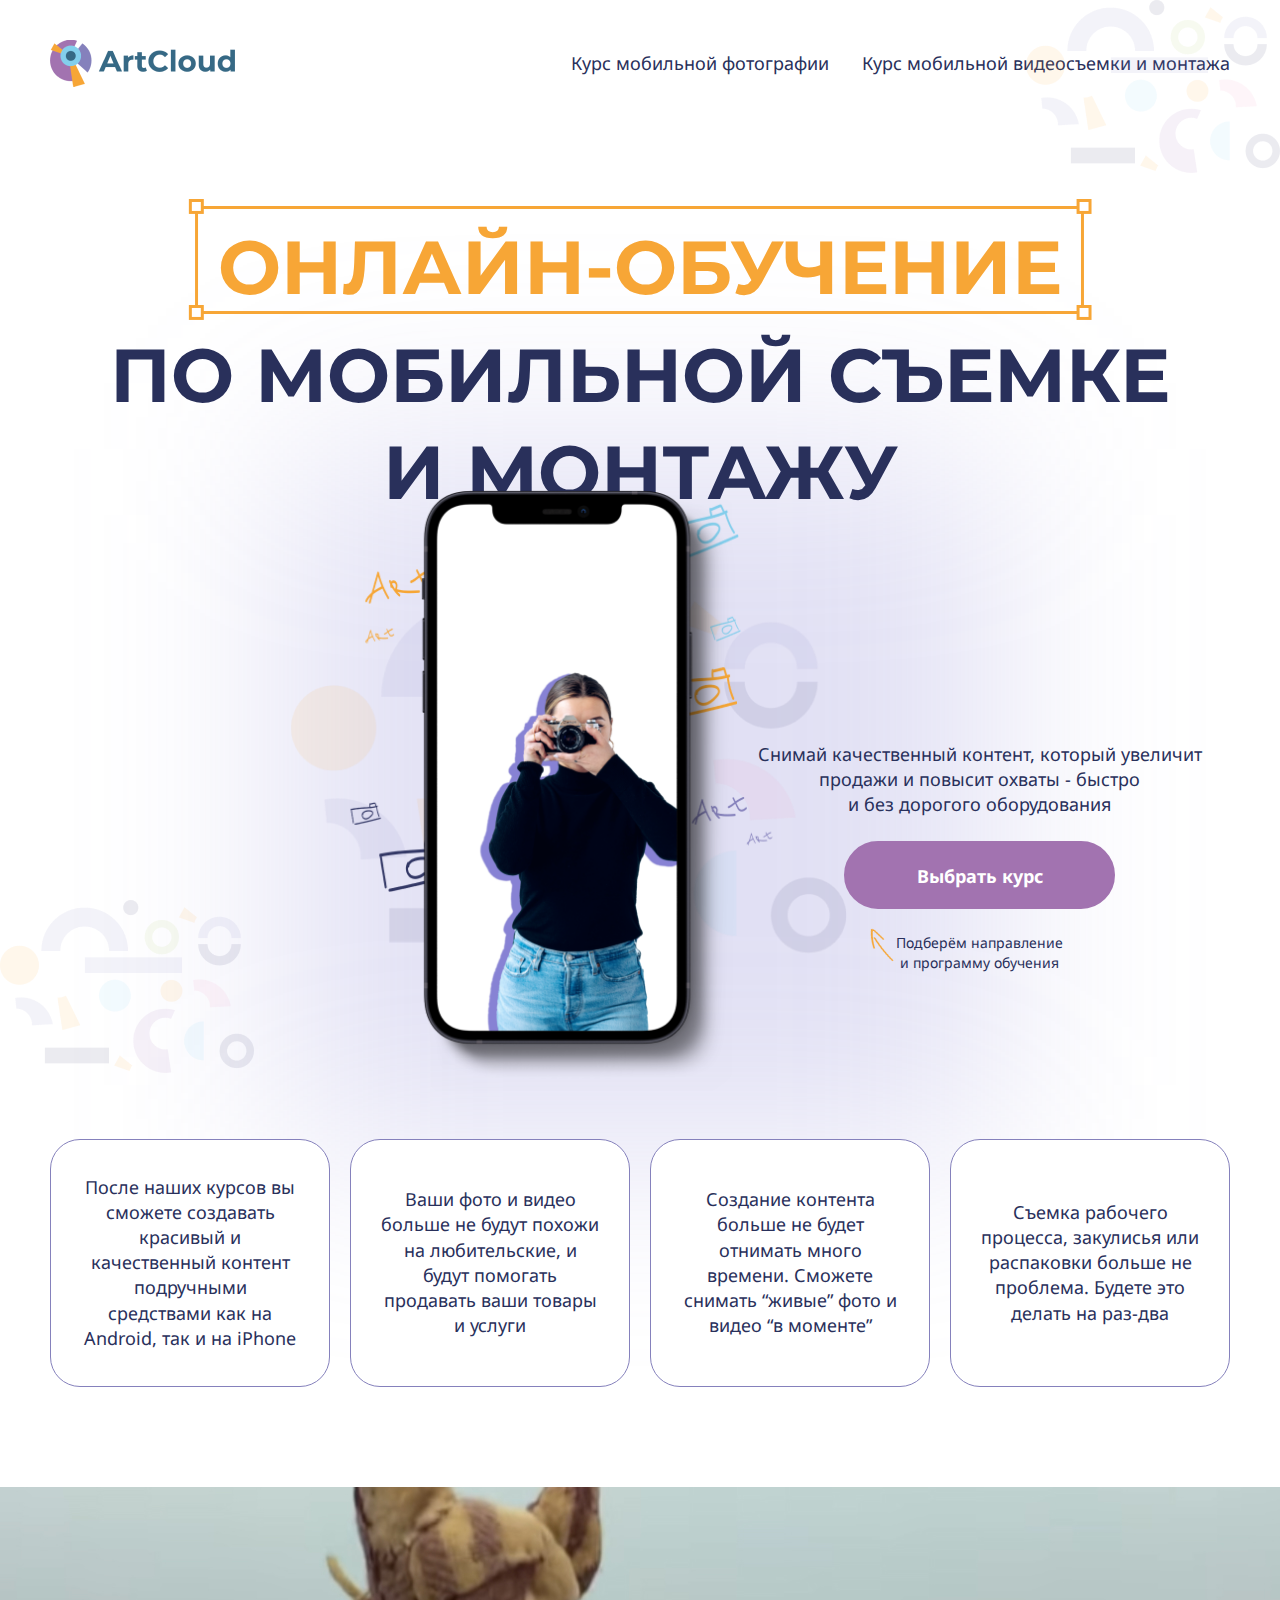
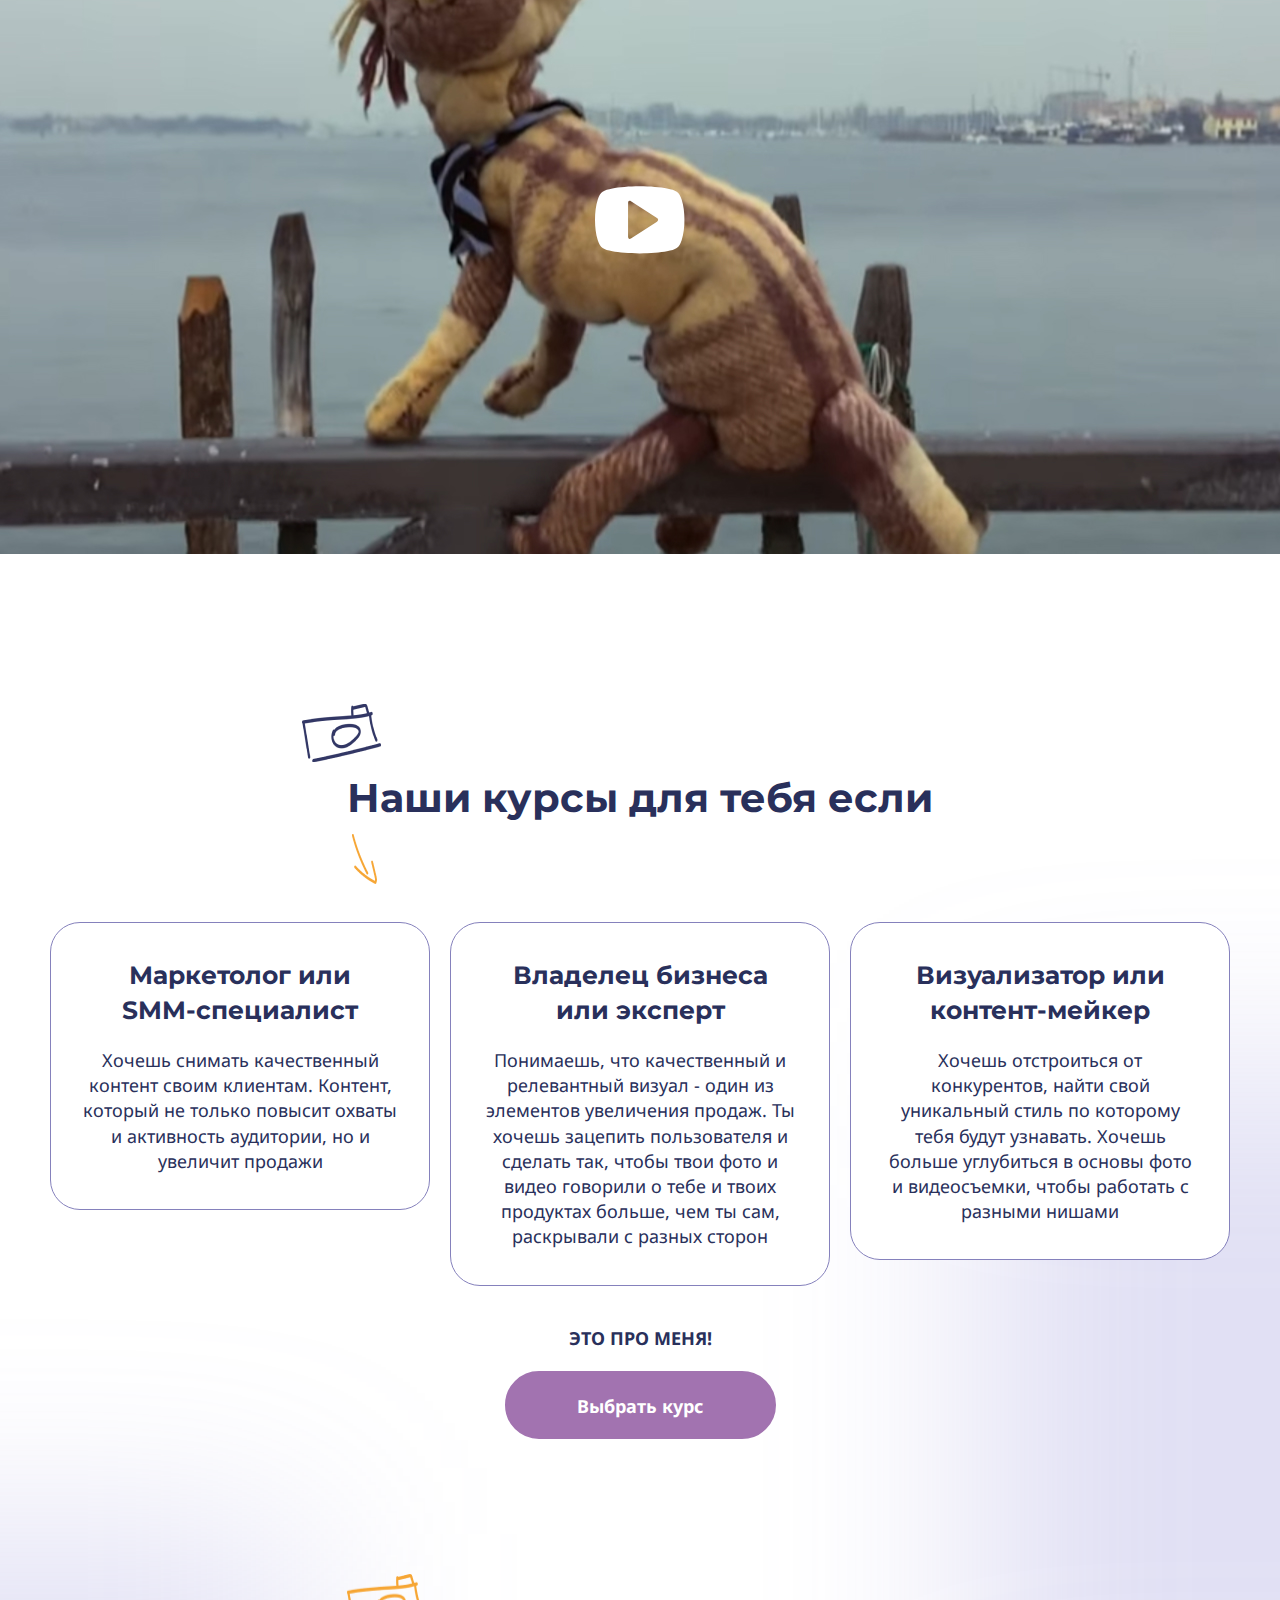
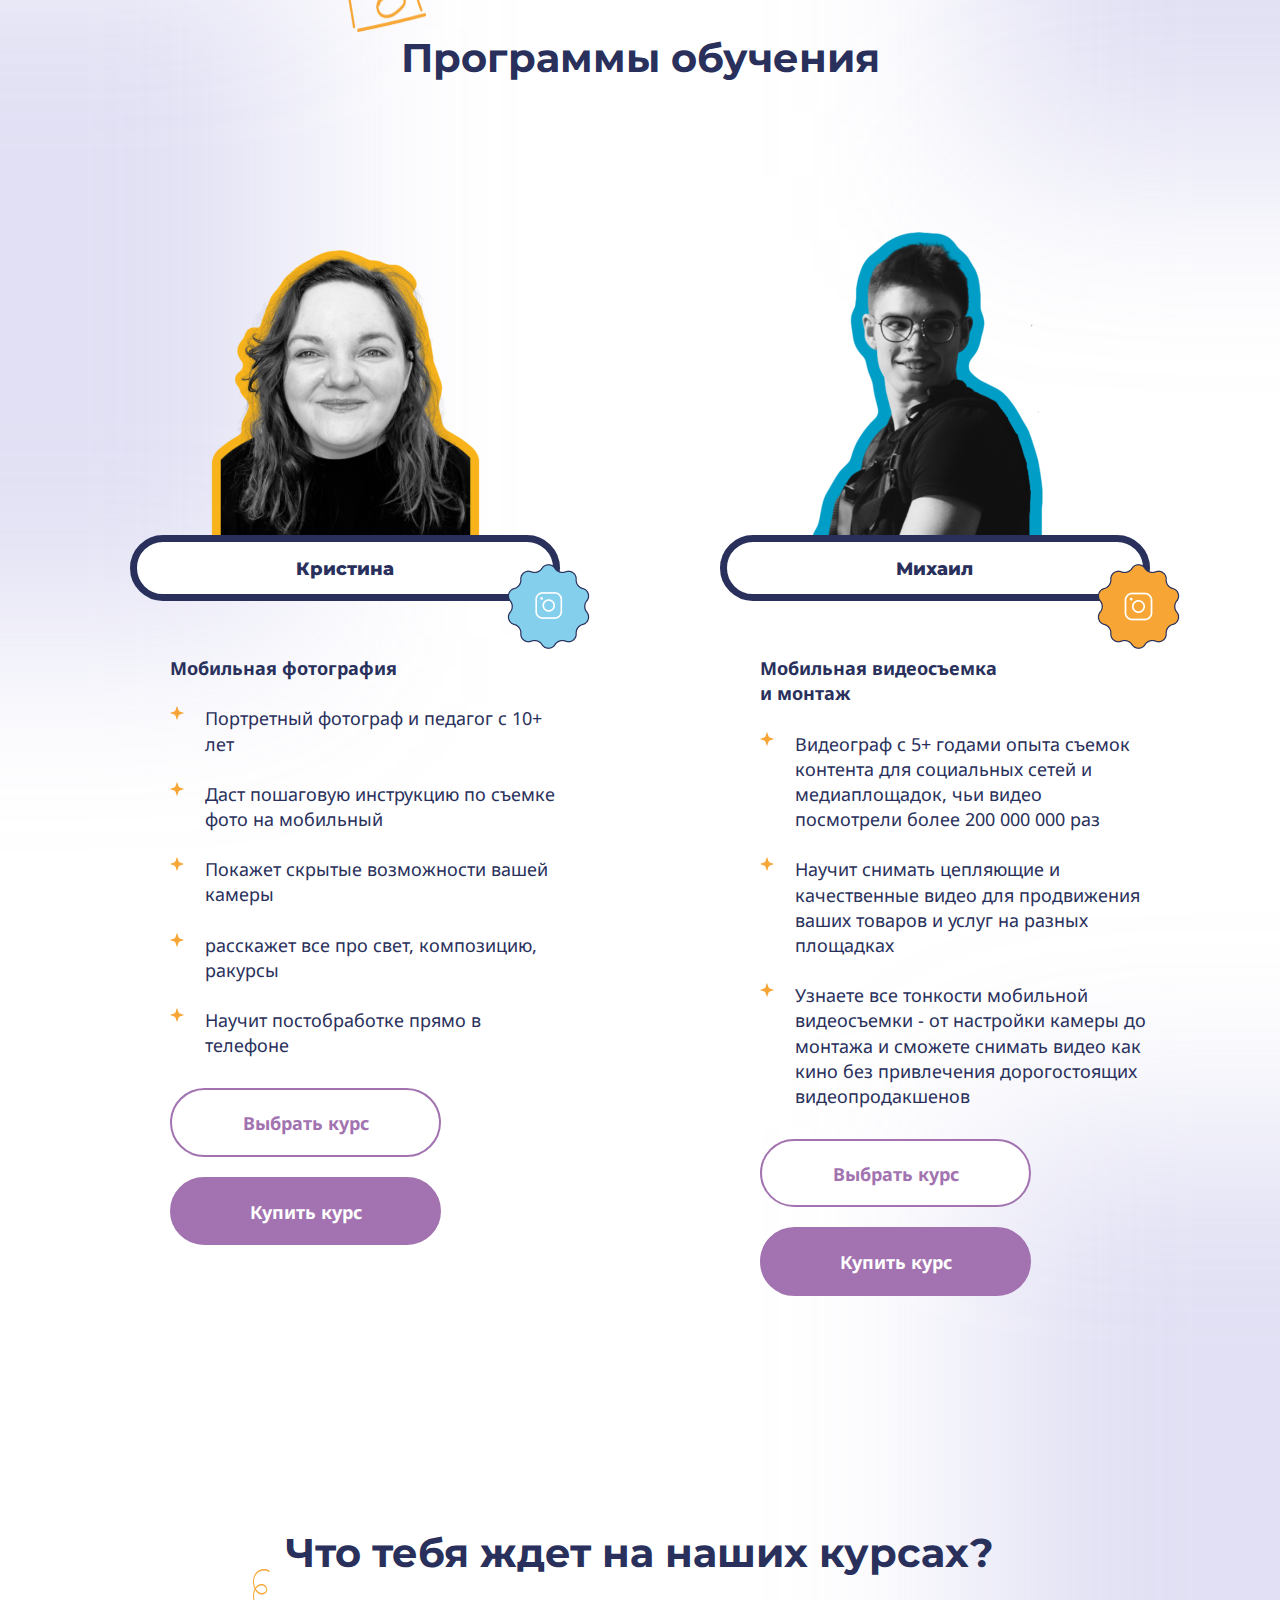
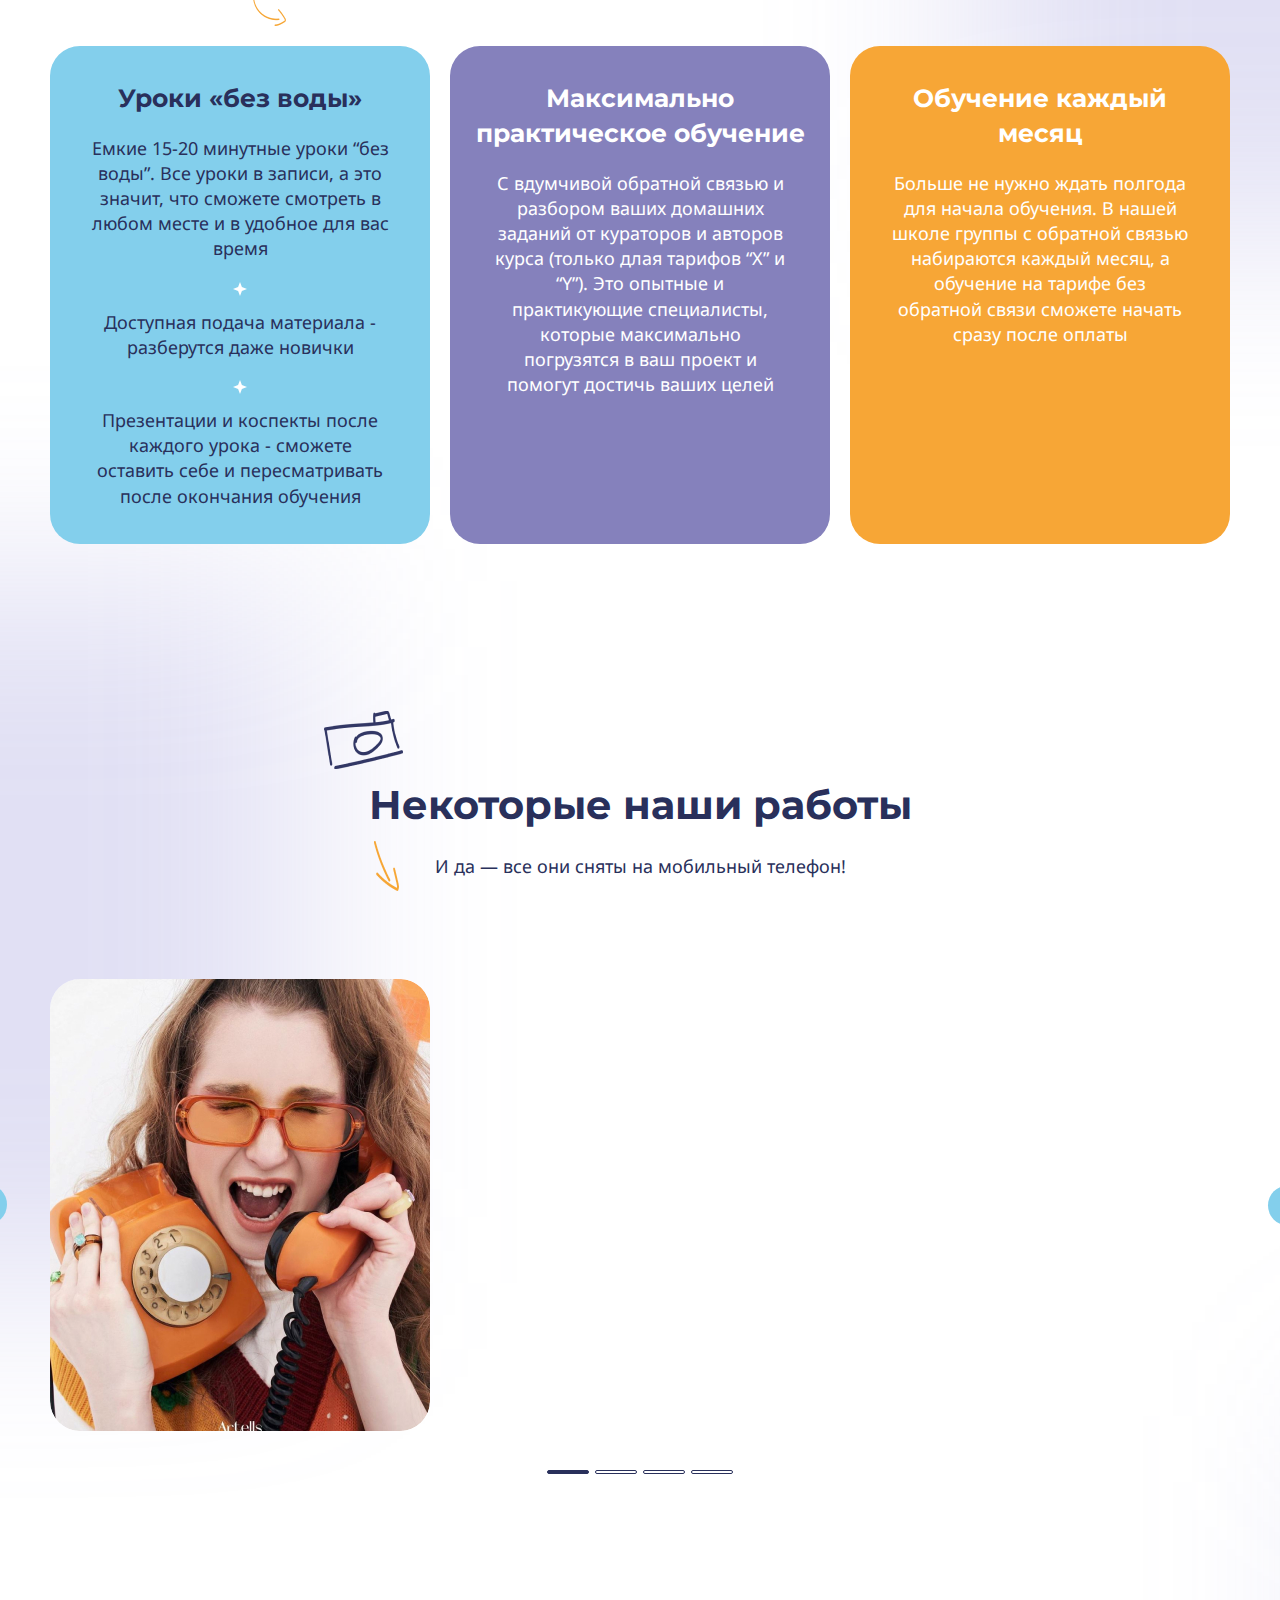
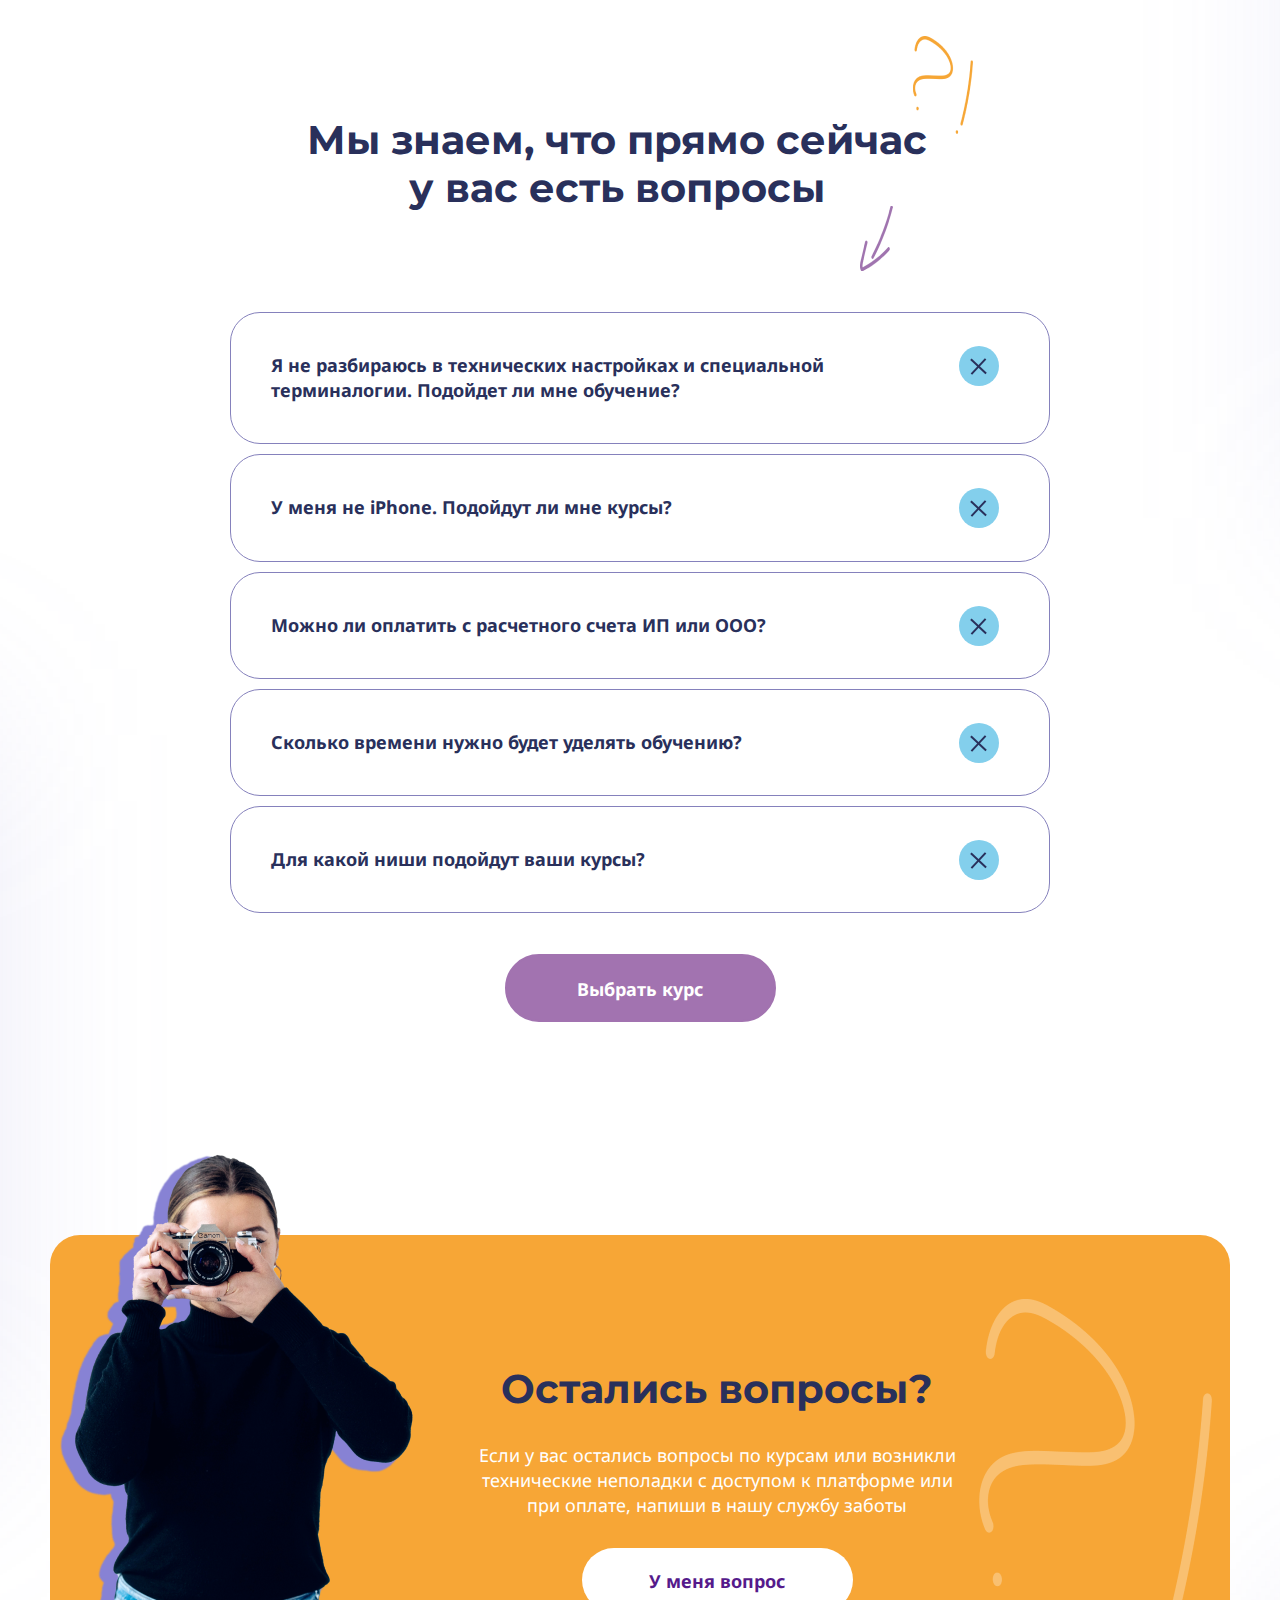
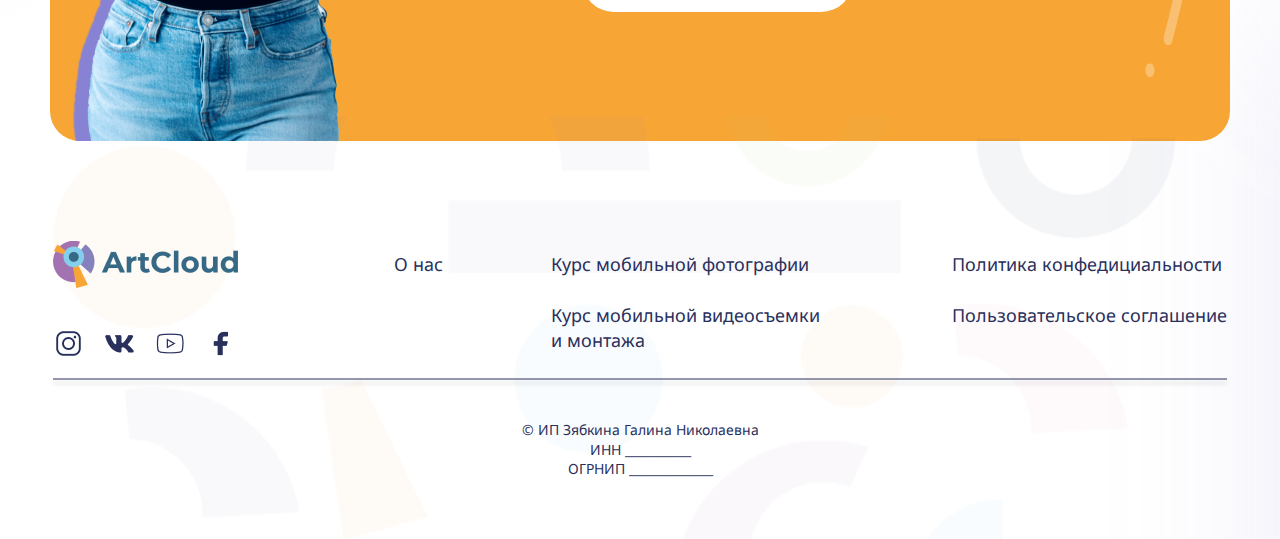
==== commit 2099b25a: "desktop_and_mobile" ====
--- a/index.html
+++ b/index.html
@@ -6,291 +6,294 @@
 		<meta charset="UTF-8">
 		<meta name="viewport" content="width=device-width, initial-scale=1.0">
 		<title>Document</title>
-		<link rel="stylesheet" href="css/style.min.css">
+		<link rel="stylesheet" href="app/css/style.min.css">
 	</head>
 
 
 	<body>
-		<header class="header">
+		<div class="wrapper">
+			<header class="header">
+				<div class="container">
+					<nav class="header__nav">
+						<a class="header__home" href="app/index.html">
+							<img class="header__logo logo" src="app/images/logo.png"></img>
+						</a>
+						<div class="header__links">
+							<a class="header__link text" href="app/mobile_photo.html"> Курс мобильной фотографии </a>
+							<a class="header__link text" href="app/mobile_video.html"> Курс мобильной видеосъемки и монтажа </a>
+						</div>
+					</nav>
+					<img class="header__pattern" src="app/images/pattern.png"></img>  
+				</div>
+			</header>
+
+			<div class="offer">
+				<div class="container">
+					<h1 class="offer__title title">
+						<p class="offer__title_highlighting"> ОНЛАЙН-ОБУЧЕНИЕ </p>
+						ПО МОБИЛЬНОЙ СЪЕМКЕ <br> И МОНТАЖУ
+					</h1>
+					<div class="offer__description">
+						<img class="offer__mockup" src="app/images/mockup.png"></img>
+						<div class="offer__call">
+							<p class="offer__text text"> Снимай качественный контент, который увеличит продажи и повысит охваты - быстро <br> и без дорогого оборудования </p>
+							<a class="offer__btn btn btn_main" href="#"> Выбрать курс </a>
+							<p class="offer__sub"> Подберём направление и программу обучения </p>
+						</div>
+					</div>
+					<div class="offer__promises text-block">
+						<div class="offer__promise text text-box">
+							После наших курсов вы сможете создавать красивый и качественный контент подручными средствами как на Android, так и на iPhone
+						</div>
+						<div class="offer__promise text text-box">
+							Ваши фото и видео больше не будут похожи на любительские, и будут помогать продавать ваши товары и услуги
+						</div>
+						<div class="offer__promise text text-box">
+							Создание контента больше не будет отнимать много времени. Сможете снимать “живые” фото и видео “в моменте”
+						</div>
+						<div class="offer__promise text text-box">
+							Съемка рабочего процесса, закулисья или распаковки больше не проблема. Будете это делать на раз-два
+						</div>
+					</div>
+					<div class="offer__shadow shadow"></div>
+					<img class="offer__pattern" src="app/images/pattern.png"></img> 
+				</div>
+			</div>
+
+
+			<div class="video">
+				<a class="video__link" data-fancybox href="https://www.youtube.com/watch?v=1WEAJ-DFkHE">
+					<svg class="video__play" width="90" height="68" viewBox="0 0 90 68" fill="none" xmlns="http://www.w3.org/2000/svg">
+						<path d="M86.6618 13.4105C84.224 5.72429 80.9161 4.12339 71.9959 2.41161C65.859 1.23345 54.9709 0.25 44.7156 0.25C34.4602 0.25 23.5709 1.23423 17.4352 2.41161C8.515 4.12338 5.20714 5.725 2.76929 13.4105C0.815535 19.5734 0 26.1798 0 33.8713C0 41.5627 0.814732 48.1695 2.76929 54.332C5.20714 62.0182 8.515 63.6191 17.4352 65.3309C23.5714 66.5091 34.4602 67.4925 44.7156 67.4925C54.9709 67.4925 65.8602 66.5083 71.9959 65.3309C80.9161 63.6191 84.224 62.0175 86.6618 54.332C88.6156 48.1691 89.4311 41.5627 89.4311 33.8713C89.4311 26.1798 88.6157 19.573 86.6618 13.4105V13.4105ZM61.9761 35.7159L35.9368 52.4339C34.3555 53.4489 33.0629 52.7423 33.0629 50.8638V16.878C33.0629 14.9989 34.3561 14.2929 35.9368 15.3079L61.9761 32.0259C63.5574 33.0408 63.5574 34.7009 61.9761 35.7159V35.7159Z" fill="white"/>
+					</svg>
+				</a>
+			</div>
+
+			
+			<div class="conditions">
+				<div class="container">
+					<div class="orange-arrow">
+						<h2 class="conditions__title blue-cam title"> 
+							Наши курсы для тебя если
+						</h2>
+					</div>
+					<div class="conditions__list text-block">
+						<div class="conditions__list-item condition text-box">
+							<h3 class="condition__title title"> Маркетолог или <br> SMM-специалист </h3>
+							<div class="condition__text text">  Хочешь снимать качественный контент своим клиентам. Контент, который не только повысит охваты и активность аудитории, но и увеличит продажи </div>
+						</div>
+						<div class="conditions__list-item condition text-box">
+							<h3 class="condition__title title"> Владелец бизнеса <br> или эксперт </h3>
+							<div class="condition__text text"> Понимаешь, что качественный и релевантный визуал - один из элементов увеличения продаж. Ты хочешь зацепить пользователя и сделать так, чтобы твои фото и видео говорили о тебе и твоих продуктах больше, чем ты сам, раскрывали с разных сторон </div>
+						</div>
+						<div class="conditions__list-item condition text-box">
+							<h3 class="condition__title title"> Визуализатор или контент-мейкер </h3>
+							<div class="condition__text text"> Хочешь отстроиться от конкурентов, найти свой уникальный стиль по которому тебя будут узнавать. Хочешь больше углубиться в основы фото и видеосъемки, чтобы работать с разными нишами </div>
+						</div>
+					</div>
+					<div class="conditions__sub"> Это про меня! </div>
+					<a class="conditions__btn btn btn_main" href=""> Выбрать курс </a>
+					<div class="conditions__shadow shadow"></div>
+				</div>
+			</div>
+
+
+			<div class="programs">
+				<div class="container">
+					<h2 class="programs__title orange-cam title"> Программы обучения </h2>
+					<div class="programs__authors">
+						<div class="programs__author author">
+							<img src="app/images/img_kris.png" alt="Кристина" class="author__img">
+							<div class="author__name author__name-female"> Кристина </div>
+							<div class="author__specs">
+								<h4 class="author__specs-title title"> Мобильная фотография </h4>
+								<ul class="author__specs-list">
+									<li class="author__specs-item text"> Портретный фотограф и педагог с 10+ лет </li>
+									<li class="author__specs-item text"> Даст пошаговую инструкцию по съемке фото на мобильный </li>
+									<li class="author__specs-item text"> Покажет скрытые возможности вашей камеры </li>
+									<li class="author__specs-item text"> расскажет все про свет, композицию, ракурсы </li>
+									<li class="author__specs-item text"> Научит постобработке прямо в телефоне </li>
+								</ul>
+							</div>
+							<div class="author__btn btn btn_side"> Выбрать курс</div>
+							<div class="author__btn btn btn_main"> Купить курс </div>
+						</div>
+						<div class="programs__author author">
+							<img src="app/images/img_mih.png" alt="Михаил" class="author__img">
+							<div class="author__name author__name-male"> Михаил </div>
+							<div class="author__specs">
+								<h4 class="author__specs-title title"> Мобильная видеосъемка <br> и монтаж </h4>
+								<ul class="author__specs-list">
+									<li class="author__specs-item text"> Видеограф с 5+ годами опыта съемок контента для социальных сетей и медиаплощадок, чьи видео посмотрели более 200&nbsp;000&nbsp;000&nbsp;раз </li>
+									<li class="author__specs-item text"> Научит снимать цепляющие и качественные видео для продвижения ваших товаров и услуг на разных площадках </li>
+									<li class="author__specs-item text"> Узнаете все тонкости мобильной видеосъемки - от настройки камеры до монтажа и сможете снимать видео как кино без привлечения дорогостоящих видеопродакшенов </li>
+								</ul>
+							</div>
+							<div class="author__btn btn btn_side"> Выбрать курс </div>
+							<div class="author__btn btn btn_main"> Купить курс </div>
+						</div>
+					</div>
+					<div class="programs__shadow shadow"></div>
+				</div>
+			</div>
+
+
+			<div class="expectations">
+				<div class="container">
+					<h2 class="expectations__title orange-curve-arrow title"> Что тебя ждет на&nbsp;наших&nbsp;курсах? </h2>
+					<div class="expectations__list text-block">
+						<div class="expectations__list-item1 expectation text-box">
+							<h3 class="expectation__title title"> Уроки «без воды» </h3>
+							<div class="expectation__text text"> Емкие 15-20 минутные уроки “без воды”. Все уроки в записи, а это значит, что сможете смотреть в любом месте и в удобное для вас время </div>
+							<svg class="expectation__separator separator" width="14" height="14" viewBox="0 0 14 14" fill="none" xmlns="http://www.w3.org/2000/svg">
+								<path d="M7 0L8.89064 5.10936L14 7L8.89064 8.89064L7 14L5.10936 8.89064L0 7L5.10936 5.10936L7 0Z" fill="white"/>
+							</svg>	
+							<div class="expectation__text text"> Доступная подача материала - разберутся даже новички </div>
+							<svg class="expectation__separator separator" width="14" height="14" viewBox="0 0 14 14" fill="none" xmlns="http://www.w3.org/2000/svg">
+								<path d="M7 0L8.89064 5.10936L14 7L8.89064 8.89064L7 14L5.10936 8.89064L0 7L5.10936 5.10936L7 0Z" fill="white"/>
+							</svg>						
+							<div class="expectation__text text">  Презентации и коспекты после каждого урока - сможете оставить себе и пересматривать после окончания обучения </div>
+						</div>
+						<div class="expectations__list-item2 expectation text-box">
+							<h3 class="expectation__title title"> Максимально практическое обучение </h3>
+							<div class="expectation__text text"> С вдумчивой обратной связью и разбором ваших домашних заданий от кураторов и авторов курса (только длая тарифов “X” и “Y”). Это опытные и практикующие специалисты, которые максимально погрузятся в ваш проект и помогут достичь ваших целей </div>
+						</div>
+						<div class="expectations__list-item3 expectation text-box">
+							<h3 class="expectation__title title"> Обучение каждый месяц </h3>
+							<div class="expectation__text text"> Больше не нужно ждать полгода для начала обучения. В нашей школе группы с обратной связью набираются каждый месяц, а обучение на тарифе без обратной связи сможете начать сразу после оплаты</div>
+						</div>
+					</div>
+					<div class="expectations__shadow shadow"></div>
+				</div>
+			</div>
+
+
+			<div class="portfolio">
+				<div class="container">
+					<div class="orange-arrow">
+						<h2 class="portfolio__title blue-cam title"> 
+							Некоторые наши работы
+						</h2>
+					</div>
+					<div class="portfolio__text text"> 
+						<p> И да — все они сняты на мобильный телефон! </p>
+					</div>
+					<div class="portfolio__slider slider">
+						<div class="portfolio__slide slider__item">
+							<img src="app/images/slide1.jpg" alt="">
+						</div>
+						<div class="portfolio__slide  slider__item">
+							<img src="app/images/slide2.jpg" alt="">
+						</div>
+						<div class="portfolio__slide  slider__item">
+							<img src="app/images/slide3.jpg" alt="">
+						</div>
+						<div class="portfolio__slide slider__item">
+							<img src="app/images/slide1.jpg" alt="">
+						</div>
+					</div>
+					<div class="portfolio__shadow_index shadow"></div>
+				</div>
+			</div>
+
+
+			<div class="faq">
+				<div class="container">
+					<div class="orange-marks">
+						<h2 class="faq__title lavander-arrow title"> 
+							Мы знаем, что прямо сейчас у вас есть вопросы 
+						</h2>
+					</div>
+					<div class="faq__questions text-block">
+						<div class="faq__question-item question question text-box">
+							<h4 class="question__title title"> Я не разбираюсь в технических настройках и специальной терминалогии. Подойдет ли мне обучение? </h4>
+							<div class="question__text text"> Lorem, ipsum dolor sit amet consectetur adipisicing elit. Possimus repudiandae magni accusamus porro modi asperiores veniam consectetur eum nisi labore maiores natus, tenetur, accusantium eius doloremque blanditiis minus, laborum culpa.
+							Porro saepe eaque obcaecati aperiam nemo distinctio voluptates quam, ducimus sunt temporibus modi ipsum alias repellendus. Dolorum iste eum sint error rem asperiores perspiciatis alias, ea, labore illo atque obcaecati.
+							Placeat quia soluta beatae nobis quod deserunt voluptas consequuntur laborum veritatis corrupti accusantium natus laboriosam reiciendis officia doloribus est quasi culpa ad dolorum aliquid, sit minus nulla deleniti. Animi, in.
+						</div>
+						</div>
+						<div class="faq__question-item question text-box">
+							<h4 class="question__title title"> У меня не iPhone. Подойдут ли мне курсы? </h4>
+							<div class="question__text question__text text"> Lorem ipsum dolor, sit amet consectetur adipisicing elit. Atque accusantium reprehenderit porro animi! Eveniet optio id, sapiente officia soluta aliquam? Tempora quasi eum quidem repudiandae consequatur perspiciatis animi possimus repellat.
+							Explicabo facilis in laudantium quibusdam soluta porro illum distinctio deserunt. Eum officiis tenetur facilis impedit. Veritatis voluptatum harum delectus laudantium debitis eos esse asperiores et architecto sapiente, eligendi illum eum.
+							Pariatur maxime, velit magni, illo atque quas omnis molestiae mollitia esse est aut fugiat nesciunt. Minima deleniti voluptates minus beatae earum cumque laudantium vero quasi. Tenetur est placeat suscipit nam!
+							Consectetur, libero ad modi deleniti, harum consequatur quidem nemo magnam cupiditate culpa molestiae? Placeat labore nam, dicta incidunt nisi, facilis possimus eius laudantium autem nulla ipsa qui fugiat, maxime distinctio!
+							Quo atque ea repudiandae laboriosam, quasi harum sed unde voluptatibus velit neque. Assumenda qui, neque vel eligendi eius odio sit non illo corporis aut beatae saepe excepturi officia fugit maxime. </div>
+						</div>
+						<div class="faq__question-item question text-box">
+							<h4 class="question__title title"> Можно ли оплатить с расчетного счета ИП или ООО? </h4>
+							<div class="question__text question__text text"> Lorem, ipsum dolor sit amet consectetur adipisicing elit. A repellat officiis asperiores voluptatum dignissimos aspernatur eligendi magnam cum! Laboriosam provident debitis ex quasi repellat praesentium, tempore doloremque eum pariatur cumque?
+							Ea quas alias numquam similique quo ullam dolor voluptatum minus asperiores, repellendus veritatis maiores iusto velit, assumenda harum provident quis modi, voluptatibus laboriosam deserunt illum. Magni eius dolorem quibusdam id?
+							Architecto quia molestiae accusamus officiis molestias repellat magni maxime et eos illo, nostrum debitis perferendis aut autem eveniet minima veritatis obcaecati accusantium dignissimos sint deserunt sed? Accusantium nobis maxime delectus. </div>
+						</div>
+						<div class="faq__question-item question text-box">
+							<h4 class="question__title title"> Сколько времени нужно будет уделять обучению? </h4>
+							<div class="question__text question__text text"> Lorem ipsum dolor sit amet consectetur adipisicing elit. In, sit, voluptatum expedita nesciunt atque accusamus vitae tenetur laudantium, iure inventore explicabo maxime perspiciatis dignissimos quae beatae ab? Non, consectetur fugiat.
+							Iure mollitia quibusdam, ad labore adipisci maxime voluptates sed voluptas excepturi perferendis accusantium officia quo atque placeat doloremque quia dolore perspiciatis, modi corrupti sapiente! Animi natus omnis minus assumenda quam? </div>
+						</div>
+						<div class="faq__question-item question text-box">
+							<h4 class="question__title title"> Для какой ниши подойдут ваши курсы? </h4>
+							<div class="question__text question__text text"> Lorem ipsum dolor sit amet consectetur adipisicing elit. Illo at ducimus vero ex ab sunt nulla aspernatur, iste adipisci non neque doloribus molestias minima, quo sint! Dolorum accusantium ipsa dolore? </div>
+						</div>
+					</div>
+					<div class="faq__button btn btn_main"> Выбрать курс </div>
+					<div class="faq__shadow shadow"></div>
+				</div>
+			</div>
+
+
+			<div class="conclusion">
+				<div class="container">
+					<div class="conclusion__block">
+						<img src="app/images/girl_with_a_camera.png" alt="" class="conclusion__img">
+						<div class="conclusion__questions">
+							<h2 class="conclusion__title title"> Остались вопросы? </h2>
+							<p class="conclusion__text text">
+								Если у вас остались вопросы по курсам или возникли технические неполадки с доступом к платформе или при оплате, напиши в нашу службу заботы
+							</p>
+							<a href="" class="conclusion__btn btn"> У меня вопрос </a>
+						</div>
+						<img  class="conclusion__marks" src="app/images/white_marks.png" alt="">
+						<div class="conclusion__shadow shadow"></div>
+					</div>
+				</div>
+			</div>
+
+
 			<div class="container">
-				<nav class="header__nav">
-					<a class="header__home" href="index.html">
-						<img class="header__logo logo" src="images/logo.png"></img>
-					</a>
-					<div class="header__links">
-						<a class="header__link text" href="mobile_photo.html"> Курс мобильной фотографии </a>
-						<a class="header__link text" href="mobile_video.html"> Курс мобильной видеосъемки и монтажа </a>
-					</div>
-				</nav>
-			</div>
-		</header>
-
-		<div class="offer">
-			<div class="container">
-				<h1 class="offer__title title">
-					<p class="offer__title_highlighting"> ОНЛАЙН-ОБУЧЕНИЕ </p>
-					ПО МОБИЛЬНОЙ СЪЕМКЕ И МОНТАЖУ
-				</h1>
-				<div class="offer__description">
-					<img class="offer__mockup" src="images/mockup.png"></img>
-					<div class="offer__call">
-						<p class="offer__text text"> Снимай качественный контент, который увеличит продажи и повысит охваты - быстро <br> и без дорогого оборудования </p>
-						<a class="offer__btn btn btn_main" href="#"> Выбрать курс </a>
-						<p class="offer__sub"> Подберём направление и программу обучения </p>
-					</div>
-				</div>
-				<div class="offer__promises text-block">
-					<div class="offer__promise text text-box">
-						После наших курсов вы сможете создавать красивый и качественный контент подручными средствами как на Android, так и на iPhone
-					</div>
-					<div class="offer__promise text text-box">
-						Ваши фото и видео больше не будут похожи на любительские, и будут помогать продавать ваши товары и услуги
-					</div>
-					<div class="offer__promise text text-box">
-						Создание контента больше не будет отнимать много времени. Сможете снимать “живые” фото и видео “в моменте”
-					</div>
-					<div class="offer__promise text text-box">
-						Съемка рабочего процесса, закулисья или распаковки больше не проблема. Будете это делать на раз-два
-					</div>
-				</div>
-			</div>
+                <footer class="footer">
+                    <div class="footer__links">
+                        <div class="footer__contacts">
+                            <a class="footer__home" href="app/index.html">
+                                <img class="footer__logo logo" src="app/images/logo.png"></img>
+                            </a>
+                            <div class="footer__social">
+                                <img class="footer__social-img" src="app/images/icon_inst.png" alt="">
+                                <img class="footer__social-img" src="app/images/icon_vk.png" alt="">
+                                <img class="footer__social-img" src="app/images/icon_yt.png" alt="">
+                                <img class="footer__social-img" src="app/images/icon_fb.png" alt="">
+                            </div>
+                        </div>
+                        <div class="footer__about text"> О&nbsp;нас </div>
+                        <ul class="footer__courses">
+                            <a class="footer__course text" href="app/mobile_photo.html"> Курс мобильной фотографии </a>
+                            <a class="footer__course text" href="app/mobile_video.html"> Курс мобильной видеосъемки и монтажа </a>
+                        </ul>
+                        <ul class="footer__policy">
+                            <li class="footer__policy-item text"> Политика конфедициальности </li>
+                            <li class="footer__policy-item text"> Пользовательское соглашение </li>
+                        </ul>
+                    </div>
+                    <div class="footer__separator"></div>
+                    <ul class="footer__business">
+                        <li class="footer__business-item"> © ИП Зябкина Галина Николаевна </li>
+                        <li class="footer__business-item"> ИНН ___________ </li>
+                        <li class="footer__business-item"> ОГРНИП ______________ </li>
+                    </ul>
+                    <div class="footer__shadow shadow"></div>
+                </footer>
+            </div>
 		</div>
-
-
-		<div class="video">
-			<img class="video__img" src="images/video.jpg" alt="rag cat">
-			<a class="video__link" data-fancybox href="https://www.youtube.com/watch?v=1WEAJ-DFkHE">
-				<svg class="video__play" width="90" height="68" viewBox="0 0 90 68" fill="none" xmlns="http://www.w3.org/2000/svg">
-					<path d="M86.6618 13.4105C84.224 5.72429 80.9161 4.12339 71.9959 2.41161C65.859 1.23345 54.9709 0.25 44.7156 0.25C34.4602 0.25 23.5709 1.23423 17.4352 2.41161C8.515 4.12338 5.20714 5.725 2.76929 13.4105C0.815535 19.5734 0 26.1798 0 33.8713C0 41.5627 0.814732 48.1695 2.76929 54.332C5.20714 62.0182 8.515 63.6191 17.4352 65.3309C23.5714 66.5091 34.4602 67.4925 44.7156 67.4925C54.9709 67.4925 65.8602 66.5083 71.9959 65.3309C80.9161 63.6191 84.224 62.0175 86.6618 54.332C88.6156 48.1691 89.4311 41.5627 89.4311 33.8713C89.4311 26.1798 88.6157 19.573 86.6618 13.4105V13.4105ZM61.9761 35.7159L35.9368 52.4339C34.3555 53.4489 33.0629 52.7423 33.0629 50.8638V16.878C33.0629 14.9989 34.3561 14.2929 35.9368 15.3079L61.9761 32.0259C63.5574 33.0408 63.5574 34.7009 61.9761 35.7159V35.7159Z" fill="white"/>
-				</svg>
-			</a>
-		</div>
-
-		
-		<div class="conditions">
-			<div class="container">
-				<div class="orange-arrow">
-					<h2 class="conditions__title blue-cam title"> 
-						Наши курсы для тебя если
-					</h2>
-				</div>
-				<div class="conditions__list text-block">
-					<div class="conditions__list-item condition text-box">
-						<h3 class="condition__title title"> Маркетолог или <br> SMM-специалист </h3>
-						<div class="condition__text text">  Хочешь снимать качественный контент своим клиентам. Контент, который не только повысит охваты и активность аудитории, но и увеличит продажи </div>
-					</div>
-					<div class="conditions__list-item condition text-box">
-						<h3 class="condition__title title"> Владелец бизнеса <br> или эксперт </h3>
-						<div class="condition__text text"> Понимаешь, что качественный и релевантный визуал - один из элементов увеличения продаж. Ты хочешь зацепить пользователя и сделать так, чтобы твои фото и видео говорили о тебе и твоих продуктах больше, чем ты сам, раскрывали с разных сторон </div>
-					</div>
-					<div class="conditions__list-item condition text-box">
-						<h3 class="condition__title title"> Визуализатор или контент-мейкер </h3>
-						<div class="condition__text text"> Хочешь отстроиться от конкурентов, найти свой уникальный стиль по которому тебя будут узнавать. Хочешь больше углубиться в основы фото и видеосъемки, чтобы работать с разными нишами </div>
-					</div>
-				</div>
-				<div class="conditions__sub"> Это про меня! </div>
-				<a class="conditions__btn btn btn_main" href=""> Выбрать курс </a>
-			</div>
-		</div>
-
-
-		<div class="programs">
-			<div class="container">
-				<h2 class="programs__title orange-cam title"> Программы обучения </h2>
-				<div class="programs__authors">
-					<div class="programs__author author">
-						<img src="images/img_kris.png" alt="Кристина" class="author__img">
-						<div class="author__name author__name-female"> Кристина </div>
-						<div class="author__specs">
-							<h4 class="author__specs-title title"> Мобильная фотография </h4>
-							<ul class="author__specs-list">
-								<li class="author__specs-item text"> Портретный фотограф и педагог с 10+ лет </li>
-								<li class="author__specs-item text"> Даст пошаговую инструкцию по съемке фото на мобильный </li>
-								<li class="author__specs-item text"> Покажет скрытые возможности вашей камеры </li>
-								<li class="author__specs-item text"> расскажет все про свет, композицию, ракурсы </li>
-								<li class="author__specs-item text"> Научит постобработке прямо в телефоне </li>
-							</ul>
-						</div>
-						<div class="author__btn btn btn_side"> Выбрать курс</div>
-						<div class="author__btn btn btn_main"> Купить курс </div>
-					</div>
-					<div class="programs__author author">
-						<img src="images/img_mih.png" alt="Михаил" class="author__img">
-						<div class="author__name author__name-male"> Михаил </div>
-						<div class="author__specs">
-							<h4 class="author__specs-title title"> Мобильная видеосъемка <br> и монтаж </h4>
-							<ul class="author__specs-list">
-								<li class="author__specs-item text"> Видеограф с 5+ годами опыта съемок контента для социальных сетей и медиаплощадок, чьи видео посмотрели более 200 000 000 раз </li>
-								<li class="author__specs-item text"> Научит снимать цепляющие и качественные видео для продвижения ваших товаров и услуг на разных площадках </li>
-								<li class="author__specs-item text"> Узнаете все тонкости мобильной видеосъемки - от настройки камеры до монтажа и сможете снимать видео как кино без привлечения дорогостоящих видеопродакшенов </li>
-							</ul>
-						</div>
-						<div class="author__btn btn btn_side"> Выбрать курс </div>
-						<div class="author__btn btn btn_main"> Купить курс </div>
-					</div>
-				</div>
-			</div>
-		</div>
-
-
-		<div class="expectations">
-			<div class="container">
-				<h2 class="expectations__title orange-curve-arrow title"> Что тебя ждет на наших курсах? </h2>
-				<div class="expectations__list text-block">
-					<div class="expectations__list-item1 expectation text-box">
-						<h3 class="expectation__title title"> Уроки «без воды» </h3>
-						<div class="expectation__text text"> Емкие 15-20 минутные уроки “без воды”. Все уроки в записи, а это значит, что сможете смотреть в любом месте и в удобное для вас время </div>
-						<svg class="expectation__separator separator" width="14" height="14" viewBox="0 0 14 14" fill="none" xmlns="http://www.w3.org/2000/svg">
-							<path d="M7 0L8.89064 5.10936L14 7L8.89064 8.89064L7 14L5.10936 8.89064L0 7L5.10936 5.10936L7 0Z" fill="white"/>
-						</svg>	
-						<div class="expectation__text text"> Доступная подача материала - разберутся даже новички </div>
-						<svg class="expectation__separator separator" width="14" height="14" viewBox="0 0 14 14" fill="none" xmlns="http://www.w3.org/2000/svg">
-							<path d="M7 0L8.89064 5.10936L14 7L8.89064 8.89064L7 14L5.10936 8.89064L0 7L5.10936 5.10936L7 0Z" fill="white"/>
-						</svg>						
-						<div class="expectation__text text">  Презентации и коспекты после каждого урока - сможете оставить себе и пересматривать после окончания обучения </div>
-					</div>
-					<div class="expectations__list-item2 expectation text-box">
-						<h3 class="expectation__title title"> Максимально практическое обучение </h3>
-						<div class="expectation__text text"> С вдумчивой обратной связью и разбором ваших домашних заданий от кураторов и авторов курса (только длая тарифов “X” и “Y”). Это опытные и практикующие специалисты, которые максимально погрузятся в ваш проект и помогут достичь ваших целей </div>
-					</div>
-					<div class="expectations__list-item3 expectation text-box">
-						<h3 class="expectation__title title"> Обучение каждый месяц </h3>
-						<div class="expectation__text text"> Больше не нужно ждать полгода для начала обучения. В нашей школе группы с обратной связью набираются каждый месяц, а обучение на тарифе без обратной связи сможете начать сразу после оплаты</div>
-					</div>
-				</div>
-			</div>
-		</div>
-
-
-		<div class="portfolio">
-			<div class="container">
-				<div class="orange-arrow">
-					<h2 class="portfolio__title blue-cam title"> 
-						Некоторые наши работы
-					</h2>
-				</div>
-				<div class="portfolio__text text"> 
-					<p> И да — все они сняты на мобильный телефон! </p>
-				</div>
-				<div class="portfolio__slider slider">
-					<div class="portfolio__slide slider__item">
-						<img src="images/slide1.jpg" alt="">
-					</div>
-					<div class="portfolio__slide  slider__item">
-						<img src="images/slide2.jpg" alt="">
-					</div>
-					<div class="portfolio__slide  slider__item">
-						<img src="images/slide3.jpg" alt="">
-					</div>
-					<div class="portfolio__slide slider__item">
-						<img src="images/slide1.jpg" alt="">
-					</div>
-				</div>
-			</div>
-		</div>
-
-
-		<div class="faq">
-			<div class="container">
-				<div class="orange-marks">
-					<h2 class="faq__title lavander-arrow title"> 
-						Мы знаем, что прямо сейчас у вас есть вопросы 
-					</h2>
-				</div>
-				<div class="faq__questions text-block">
-					<div class="faq__question-item question question text-box">
-						<h4 class="question__title title"> Я не разбираюсь в технических настройках и специальной терминалогии. Подойдет ли мне обучение? </h4>
-						<div class="question__text text"> Lorem, ipsum dolor sit amet consectetur adipisicing elit. Possimus repudiandae magni accusamus porro modi asperiores veniam consectetur eum nisi labore maiores natus, tenetur, accusantium eius doloremque blanditiis minus, laborum culpa.
-						Porro saepe eaque obcaecati aperiam nemo distinctio voluptates quam, ducimus sunt temporibus modi ipsum alias repellendus. Dolorum iste eum sint error rem asperiores perspiciatis alias, ea, labore illo atque obcaecati.
-						Placeat quia soluta beatae nobis quod deserunt voluptas consequuntur laborum veritatis corrupti accusantium natus laboriosam reiciendis officia doloribus est quasi culpa ad dolorum aliquid, sit minus nulla deleniti. Animi, in.
-						Voluptates, impedit placeat! Earum non totam voluptatibus incidunt esse, ratione numquam quo magnam minus iusto quibusdam nulla quas tempora fugit quod commodi enim ducimus vero! Eius error debitis minus ullam.
-						Amet provident aut maxime fuga, repudiandae, nulla suscipit eaque id voluptate itaque impedit obcaecati pariatur, veniam saepe laborum adipisci sint quos quia. Quam, ad consequatur. Distinctio cum dolores repudiandae voluptatum!
-						Quia, itaque modi explicabo eum excepturi incidunt nam non id reiciendis mollitia natus pariatur voluptatum quo porro, perspiciatis laboriosam sapiente. Enim facere iste aperiam a accusantium fugit nesciunt, voluptatibus veniam!
-						Dicta aliquam inventore repellat mollitia nemo, libero ut veniam vitae quam quos ad? Temporibus facere, corporis voluptas dolores dolorem vero animi facilis rem eveniet amet assumenda, quaerat iusto recusandae illo!
-						Sunt quos quas animi voluptatem modi, sapiente perferendis perspiciatis laudantium ab magnam autem a? Ullam deleniti consequuntur aperiam sequi temporibus earum! Neque molestias nihil, quas ducimus porro nisi nobis amet.
-						Quis necessitatibus soluta commodi in ad officia quae, veniam, nesciunt dignissimos deserunt laborum architecto quibusdam minus impedit cum obcaecati. Dolores ipsum magni ut facilis quod veritatis placeat non unde animi!
-						Id hic alias enim qui, aliquid quas maiores ipsum sunt laboriosam iste nobis nostrum debitis sint, nisi quisquam quidem quod tenetur atque tempore provident necessitatibus animi eligendi voluptate. Aliquam, fugit. </div>
-					</div>
-					<div class="faq__question-item question text-box">
-						<h4 class="question__title title"> У меня не iPhone. Подойдут ли мне курсы? </h4>
-						<div class="question__text question__text text"> Lorem ipsum dolor, sit amet consectetur adipisicing elit. Atque accusantium reprehenderit porro animi! Eveniet optio id, sapiente officia soluta aliquam? Tempora quasi eum quidem repudiandae consequatur perspiciatis animi possimus repellat.
-						Explicabo facilis in laudantium quibusdam soluta porro illum distinctio deserunt. Eum officiis tenetur facilis impedit. Veritatis voluptatum harum delectus laudantium debitis eos esse asperiores et architecto sapiente, eligendi illum eum.
-						Pariatur maxime, velit magni, illo atque quas omnis molestiae mollitia esse est aut fugiat nesciunt. Minima deleniti voluptates minus beatae earum cumque laudantium vero quasi. Tenetur est placeat suscipit nam!
-						Consectetur, libero ad modi deleniti, harum consequatur quidem nemo magnam cupiditate culpa molestiae? Placeat labore nam, dicta incidunt nisi, facilis possimus eius laudantium autem nulla ipsa qui fugiat, maxime distinctio!
-						Quo atque ea repudiandae laboriosam, quasi harum sed unde voluptatibus velit neque. Assumenda qui, neque vel eligendi eius odio sit non illo corporis aut beatae saepe excepturi officia fugit maxime. </div>
-					</div>
-					<div class="faq__question-item question text-box">
-						<h4 class="question__title title"> Можно ли оплатить с расчетного счета ИП или ООО? </h4>
-						<div class="question__text question__text text"> Lorem, ipsum dolor sit amet consectetur adipisicing elit. A repellat officiis asperiores voluptatum dignissimos aspernatur eligendi magnam cum! Laboriosam provident debitis ex quasi repellat praesentium, tempore doloremque eum pariatur cumque?
-						Ea quas alias numquam similique quo ullam dolor voluptatum minus asperiores, repellendus veritatis maiores iusto velit, assumenda harum provident quis modi, voluptatibus laboriosam deserunt illum. Magni eius dolorem quibusdam id?
-						Architecto quia molestiae accusamus officiis molestias repellat magni maxime et eos illo, nostrum debitis perferendis aut autem eveniet minima veritatis obcaecati accusantium dignissimos sint deserunt sed? Accusantium nobis maxime delectus. </div>
-					</div>
-					<div class="faq__question-item question text-box">
-						<h4 class="question__title title"> Сколько времени нужно будет уделять обучению? </h4>
-						<div class="question__text question__text text"> Lorem ipsum dolor sit amet consectetur adipisicing elit. In, sit, voluptatum expedita nesciunt atque accusamus vitae tenetur laudantium, iure inventore explicabo maxime perspiciatis dignissimos quae beatae ab? Non, consectetur fugiat.
-						Iure mollitia quibusdam, ad labore adipisci maxime voluptates sed voluptas excepturi perferendis accusantium officia quo atque placeat doloremque quia dolore perspiciatis, modi corrupti sapiente! Animi natus omnis minus assumenda quam? </div>
-					</div>
-					<div class="faq__question-item question text-box">
-						<h4 class="question__title title"> Для какой ниши подойдут ваши курсы? </h4>
-						<div class="question__text question__text text"> Lorem ipsum dolor sit amet consectetur adipisicing elit. Illo at ducimus vero ex ab sunt nulla aspernatur, iste adipisci non neque doloribus molestias minima, quo sint! Dolorum accusantium ipsa dolore? </div>
-					</div>
-				</div>
-				<div class="faq__button btn btn_main"> Выбрать курс </div>
-			</div>
-		</div>
-
-
-		<div class="conclusion"></div>
-			<div class="container">
-				<div class="conclusion__block">
-					<img src="images/girl_with_a_camera.png" alt="" class="conclusion__img">
-					<div class="conclusion__questions">
-						<h2 class="conclusion__title title"> Остались вопросы? </h2>
-						<p class="conclusion__text text">
-							Если у вас остались вопросы по курсам или возникли технические неполадки с доступом к платформе или при оплате, напиши в нашу службу заботы
-						</p>
-						<a href="" class="conclusion__btn btn"> У меня вопрос </a>
-					</div>
-					<img  class="conclusion__marks" src="images/white_marks.png" alt="">
-				</div>
-			</div>
-		</div>
-
-
-		<div class="container">
-			<footer class="footer">
-				<div class="footer__links">
-					<div class="footer__contacts">
-						<a class="footer__home" href="index.html">
-							<img class="footer__logo logo" src="images/logo.png"></img>
-						</a>
-						<div class="footer__social">
-							<img class="footer__social-img" src="images/icon_inst.png" alt="">
-							<img class="footer__social-img" src="images/icon_vk.png" alt="">
-							<img class="footer__social-img" src="images/icon_yt.png" alt="">
-							<img class="footer__social-img" src="images/icon_fb.png" alt="">
-						</div>
-					</div>
-					<div class="footer__about text"> О нас </div>
-					<ul class="footer__courses">
-						<a class="footer__course text" href="mobile_photo.html"> Курс мобильной фотографии </a>
-						<a class="footer__course text" href="mobile_video.html"> Курс мобильной видеосъемки и монтажа </a>
-					</ul>
-					<ul class="footer__policy">
-						<li class="footer__policy-item text"> Политика конфедициальности </li>
-						<li class="footer__policy-item text"> Пользовательское соглашение </li>
-					</ul>
-				</div>
-				<div class="footer__separator"></div>
-				<ul class="footer__business">
-					<li class="footer__business-item"> © ИП Зябкина Галина Николаевна </li>
-					<li class="footer__business-item"> ИНН ___________ </li>
-					<li class="footer__business-item"> ОГРНИП ______________ </li>
-				</ul>
-			</footer>
-		</div>
-
-
-		<script src="js/main.min.js"></script>
+		<script src="app/js/main.min.js"></script>
 	</body>
 </html>--- a/app/css/style.min.css
+++ b/app/css/style.min.css
@@ -0,0 +1 @@
+@import"https://fonts.googleapis.com/css2?family=Montserrat:wght@700;800&family=Inter:wght@700&family=Noto+Sans:wght@400;700&display=swap";html{-webkit-box-sizing:border-box;box-sizing:border-box}*,*::after,*::before{-webkit-box-sizing:inherit;box-sizing:inherit}ul[class],ol[class]{padding:0}body,h1,h2,h3,h4,h5,h6,p,ul,ol,li,figure,figcaption,blockquote,dl,dd{margin:0}ul[class]{list-style:none}img{max-width:100%;display:block}input,button,textarea,select{font:inherit}a{text-decoration:none}html,body{height:100%}.wrapper{overflow:hidden}body{overflow-x:hidden}h1{font:normal 700 40px/120% "Montserrat",sans-serif;font-size:75px;line-height:130%}h2{font:normal 700 40px/120% "Montserrat",sans-serif}h3{font:normal 700 40px/120% "Montserrat",sans-serif;font-size:25px;line-height:140%}h4{font:normal 700 18px/140% "Noto Sans",sans-serif;font-size:18px}.title{color:#29305b;text-align:center}.text{font:normal 400 18px/140% "Noto Sans",sans-serif;color:#29305b}.wrapper{display:-webkit-box;display:-ms-flexbox;display:flex;-webkit-box-orient:vertical;-webkit-box-direction:normal;-ms-flex-direction:column;flex-direction:column;min-height:100%}.main{-webkit-box-flex:1;-ms-flex:1 0 auto;flex:1 0 auto}.footer{-webkit-box-flex:0;-ms-flex:0 0 auto;flex:0 0 auto}.container{max-width:1200px;margin:0 auto;padding:0 10px}.btn{width:271px;padding:21px 28px 18px 28px;display:-webkit-box;display:-ms-flexbox;display:flex;-webkit-box-pack:center;-ms-flex-pack:center;justify-content:center;text-decoration:none;border-radius:100px;font:normal 700 18px/140% "Noto Sans",sans-serif;margin:0 auto;cursor:pointer;white-space:nowrap;border:2px solid #a273b0}.btn_main{background:#a273b0;color:#fff}.btn_main:hover{background-color:#855b92;border-color:#fff}.btn_side{background:#fff;color:#a273b0}.btn_side:hover{background:#a273b0;border-color:#fff;color:#fff}.btn_side:active{background-color:#855b92;border-color:#fff}.text-block{display:-webkit-box;display:-ms-flexbox;display:flex;gap:20px;text-align:center}.text-box{border:1px solid #8581bc;border-radius:30px;background:#fff}.blue-cam{position:relative;display:-webkit-box;display:-ms-flexbox;display:flex;-webkit-box-pack:center;-ms-flex-pack:center;justify-content:center}.blue-cam:before{content:"";background:url(../images/blue_camera.png) 0 0/100% 100% no-repeat;position:absolute;left:-45px;top:-70px;width:79px;height:58px}.blue-cam_low-opacity:before{opacity:.4}.orange-cam{position:relative;margin-left:-79px;display:-webkit-box;display:-ms-flexbox;display:flex;-webkit-box-pack:center;-ms-flex-pack:center;justify-content:center;position:relative}.orange-cam:before{content:"";background:url(../images/orange_camera.png) 0 0/100% 100% no-repeat;position:relative;left:25px;top:-60px;width:79px;height:58px}.orange-arrow{position:relative;margin-left:-25px;display:-webkit-box;display:-ms-flexbox;display:flex;-webkit-box-pack:center;-ms-flex-pack:center;justify-content:center;position:relative}.orange-arrow:before{content:"";background:url(../images/orange_arrow.png) 0 0/100% 100% no-repeat;position:relative;left:30px;top:60px;width:25px;height:50px}.orange-arrow_work-tool{position:relative;margin-left:-25px;display:-webkit-box;display:-ms-flexbox;display:flex;-webkit-box-pack:center;-ms-flex-pack:center;justify-content:center;position:relative}.orange-arrow_work-tool:before{content:"";background:url(../images/orange_arrow.png) 0 0/100% 100% no-repeat;position:absolute;left:330px;top:160px;width:25px;height:50px;-webkit-transform:rotate(-30deg);-ms-transform:rotate(-30deg);transform:rotate(-30deg)}.white-arrow{position:relative;margin-left:-25px;display:-webkit-box;display:-ms-flexbox;display:flex;-webkit-box-pack:center;-ms-flex-pack:center;justify-content:center}.white-arrow:before{content:"";background:url(../images/white_arrow.png) 0 0/100% 100% no-repeat;position:absolute;left:10px;top:200px;width:31px;height:61px}.orange-curve-arrow{position:relative;margin-left:-33px;display:-webkit-box;display:-ms-flexbox;display:flex;-webkit-box-pack:center;-ms-flex-pack:center;justify-content:center;position:relative}.orange-curve-arrow:before{content:"";background:url(../images/orange_curve_arrow.png) 0 0/100% 100% no-repeat;position:relative;left:0px;top:40px;width:33px;height:57px}.orange-marks{position:relative;margin-left:30px;display:-webkit-box;display:-ms-flexbox;display:flex;-webkit-box-pack:center;-ms-flex-pack:center;justify-content:center;position:relative}.orange-marks:after{content:"";background:url(../images/orange_marks.png) 0 0/100% 100% no-repeat;position:relative;left:-60px;top:-80px;width:60px;height:98px}.lavander-arrow{position:relative;margin-left:16px;display:-webkit-box;display:-ms-flexbox;display:flex;-webkit-box-pack:center;-ms-flex-pack:center;justify-content:center;position:relative}.lavander-arrow:after{content:"";background:url(../images/lavander_arrow.png) 0 0/100% 100% no-repeat;position:relative;left:-80px;top:90px;min-width:33px;height:65px}.little-lavander-arrow{position:relative;margin-left:16px;display:-webkit-box;display:-ms-flexbox;display:flex;-webkit-box-pack:center;-ms-flex-pack:center;justify-content:center;position:relative}.little-lavander-arrow:after{content:"";background:url(../images/lavander_arrow.png) 0 0/100% 100% no-repeat;position:relative;left:-30px;top:70px;min-width:33px;height:65px}.art-cam{position:relative;display:-webkit-box;display:-ms-flexbox;display:flex;-webkit-box-orient:vertical;-webkit-box-direction:normal;-ms-flex-direction:column;flex-direction:column;margin-left:0px;position:relative}.art-cam:before{content:"";background:url(../images/art_cam_1.png) 0 0/100% 100% no-repeat;position:absolute;left:170px;top:-40px;width:73px;height:60px}.art-cam:after{content:"";background:url(../images/art_cam_2.png) 0 0/100% 100% no-repeat;position:absolute;right:-50px;bottom:-40px;width:92px;height:53px}.shadow{position:absolute;width:702px;height:702px;background:rgba(135,130,212,.25);-webkit-filter:blur(100px);filter:blur(100px);z-index:-1}.shadow__pattern{width:254px;height:173px}.header{position:relative}.header__logo{width:185px;height:47px}.header__nav{display:-webkit-box;display:-ms-flexbox;display:flex;-webkit-box-pack:justify;-ms-flex-pack:justify;justify-content:space-between;padding-top:40px}.header__links{display:-webkit-box;display:-ms-flexbox;display:flex;gap:33px}.header__link{display:-webkit-box;display:-ms-flexbox;display:flex;-webkit-box-align:center;-ms-flex-align:center;align-items:center}.header__link:hover{opacity:.8}.header__home:hover{opacity:.8}.header__shadow{top:-300px;right:-300px}.header__pattern{position:absolute;width:254px;height:173px;top:0;right:0}.offer{margin-bottom:100px}.offer__title{padding:112px 24px 0 24px}.offer__title_highlighting{color:#f7a636;background:url(../images/title_bg_main.svg) 0 0/100% 95% no-repeat;padding:10px;padding-top:20px}.offer__description{display:-webkit-box;display:-ms-flexbox;display:flex;-webkit-box-align:end;-ms-flex-align:end;align-items:flex-end}.offer__sub{font:normal 400 14px/140% "Noto Sans",sans-serif;color:#29305b;width:170px;text-align:center;position:relative}.offer__sub:before{content:"";position:absolute;background:url(../images/orange_arrow.png) 0 0/70% no-repeat;width:25px;height:50px;left:-30px;top:-20px;-webkit-transform:scale(1, -1) rotate(60deg);-ms-transform:scale(1, -1) rotate(60deg);transform:scale(1, -1) rotate(60deg)}.offer__mockup{padding-left:23%;padding-bottom:45px;margin-top:-33px;margin-left:-30px;height:650px}.offer__call{display:-webkit-box;display:-ms-flexbox;display:flex;-webkit-box-orient:vertical;-webkit-box-direction:normal;-ms-flex-direction:column;flex-direction:column;-webkit-box-align:center;-ms-flex-align:center;align-items:center;gap:24px;margin-left:-120px;min-width:506px;padding-bottom:166px}.offer__text{text-align:center}.offer__promises{display:-webkit-box;display:-ms-flexbox;display:flex;gap:20px}.offer__promise{display:-webkit-box;display:-ms-flexbox;display:flex;-webkit-box-align:center;-ms-flex-align:center;align-items:center;padding:35px 30px;width:280px}.offer__pattern{position:absolute;width:254px;height:173px;top:900px;left:0}.offer__shadow{top:800px;left:50%;z-index:-1;-webkit-transform:translate(-50%, -50%);-ms-transform:translate(-50%, -50%);transform:translate(-50%, -50%)}.video{margin-bottom:220px;position:relative;background:url(../images/video.jpg) center center/cover no-repeat;height:667px}.video__play{width:90px;height:68px;position:absolute;top:50%;left:50%;-webkit-transform:translate(-50%, -50%);-ms-transform:translate(-50%, -50%);transform:translate(-50%, -50%);cursor:pointer}.conditions{position:relative}.conditions__title{margin-bottom:100px}.conditions__list{-webkit-box-align:start;-ms-flex-align:start;align-items:start;margin-bottom:40px}.conditions__list-item{width:380px;padding:35px 30px}.conditions__sub{text-transform:uppercase;color:#29305b;font:normal 700 18px/140% "Noto Sans",sans-serif;text-align:center;margin-bottom:20px}.conditions__btn{margin-bottom:195px}.conditions__shadow{right:-400px;top:300px;z-index:-1}.condition__title{margin-bottom:20px}.programs{margin-bottom:213px;position:relative}.programs__title{margin-bottom:129px}.programs__authors{display:-webkit-box;display:-ms-flexbox;display:flex;-ms-flex-pack:distribute;justify-content:space-around}.programs__author{width:430px}.programs__shadow{left:-400px;top:-100px;z-index:-1}.author__img{margin:0 auto}.author__name{font:normal 800 18px/140% "Montserrat",sans-serif;color:#29305b;border:7px solid #29305b;border-radius:100px;display:-webkit-box;display:-ms-flexbox;display:flex;-webkit-box-pack:center;-ms-flex-pack:center;justify-content:center;-webkit-box-align:center;-ms-flex-align:center;align-items:center;padding:15px 28px 12px 27px;background:#fff;margin-bottom:55px}.author__name-male{position:relative;margin-top:-53px}.author__name-female{position:relative;margin-top:-20px}.author__specs{padding-left:40px}.author__specs-title{text-align:left}.author__specs-list{margin-bottom:30px}.author__specs-item{position:relative;background:url(../images/star.png) 0 25px/14px 14px no-repeat;padding-left:35px;padding-top:25px}.author__btn{margin-bottom:20px;margin-left:40px}.author__name-male:after{content:"";position:absolute;background:url(../images/orange_inst.png) 0 0/100% 100% no-repeat;width:99px;height:99px;top:15px;right:-45px}.author__name-female:after{content:"";position:absolute;background:url(../images/blue_inst.png) 0 0/100% 100% no-repeat;width:99px;height:99px;top:15px;right:-45px}.expectations{margin-bottom:237px;position:relative}.expectations__title{margin-bottom:60px}.expectations__list-item1{background-color:#83cfec}.expectations__list-item2{background-color:#8581bc}.expectations__list-item2 .title{color:#fff}.expectations__list-item2 .text{color:#fff}.expectations__list-item3{background-color:#f7a636}.expectations__list-item3 .title{color:#fff}.expectations__list-item3 .text{color:#fff}.expectations__shadow{right:-400px;top:-400px;z-index:-1}.expectation{width:380px;padding:35px 0;border:none}.expectation__title{padding:0 20px 20px}.expectation__text{padding:0 40px}.expectation__separator{margin:20px 0 10px}.portfolio{margin-bottom:245px;position:relative}.portfolio__title{margin-bottom:150px;display:block;position:relative}.portfolio__title_highlighting{display:inline;color:#f7a636}.portfolio__text{margin-bottom:100px;margin-top:-125px;text-align:center}.portfolio__text_highlighting{color:#f7a636;margin-top:-140px;font:normal 700 25px/140% "Montserrat",sans-serif;margin-left:300px}.portfolio__slider{margin-bottom:40px}.portfolio__slide img{border-radius:30px}.portfolio__sub{width:840px;margin:120px auto 40px}.portfolio__shadow_index{top:-200px;left:-400px}.portfolio__shadow{top:800px;left:-300px}.faq{width:840px;margin:0 auto;margin-bottom:213px;position:relative}.faq__title{width:680px;margin-bottom:100px}.faq__questions{-webkit-box-orient:vertical;-webkit-box-direction:normal;-ms-flex-direction:column;flex-direction:column;gap:10px;margin-bottom:41px}.faq__shadow{top:-300px;right:-900px}.faq__shadow{top:-300px;right:-1000px}.question{padding:40px 140px 20px 40px;position:relative}.question__title{text-align:left;margin-bottom:20px;cursor:pointer}.question__title_active:before{-webkit-transform:rotate(45deg);-ms-transform:rotate(45deg);transform:rotate(45deg)}.question__title:before{content:"";position:absolute;background:url(../images/cross.svg) 0 0/100% 100% no-repeat;width:45px;height:45px;top:30px;right:48px;cursor:pointer;-webkit-transition:-webkit-transform .3s;transition:-webkit-transform .3s;-o-transition:transform .3s;transition:transform .3s;transition:transform .3s, -webkit-transform .3s}.question__title:hover{opacity:.8}.question__text{text-align:left;overflow:hidden;padding-bottom:20px}.conclusion__block{background-color:#f7a636;display:-webkit-box;display:-ms-flexbox;display:flex;border-radius:30px;-webkit-box-align:center;-ms-flex-align:center;align-items:center;position:relative}.conclusion__questions{padding:123px 12px 123px 45px}.conclusion__img{margin-top:-100px;left:0;top:0;width:372px;height:606px}.conclusion__title{margin-bottom:30px}.conclusion__text{margin-bottom:30px;color:#fff;text-align:center;width:500px}.conclusion__marks{width:233px;height:378px}.conclusion__btn{background-color:#fff;border:none}.conclusion__btn:active{border:2px solid #fff;color:#fff;background-color:rgba(0,0,0,0)}.conclusion__shadow{top:-500px;left:-800px}.footer{padding-bottom:60px;padding-top:125px;margin-top:-25px;background:url(../images/footer_pattern.png);position:relative}.footer__links{display:-webkit-box;display:-ms-flexbox;display:flex}.footer__logo{margin-bottom:40px}.footer__social{display:-webkit-box;display:-ms-flexbox;display:flex;gap:20px}.footer__social-img{width:31px;height:31px}.footer__about{width:auto;margin-top:11px;margin-left:156px}.footer__courses{margin-top:11px;margin-left:108px;display:-webkit-box;display:-ms-flexbox;display:flex;-webkit-box-orient:vertical;-webkit-box-direction:normal;-ms-flex-direction:column;flex-direction:column}.footer__course{margin-bottom:25px;width:280px;cursor:pointer}.footer__policy{margin-top:11px;margin-left:121px}.footer__policy-item{padding-bottom:25px;cursor:pointer}.footer__separator{border:1px solid #29305b;-webkit-box-shadow:0px 4px 4px rgba(0,0,0,.25);box-shadow:0px 4px 4px rgba(0,0,0,.25);margin-bottom:40px;opacity:.5}.footer__business{text-align:center;font:normal 400 14px/140% "Noto Sans",sans-serif;color:#29305b}.footer__shadow{top:-100px;right:-800px}.photo-offer{margin-top:203px;margin-bottom:400px;position:relative}.photo-offer__title{margin-bottom:33px}.photo-offer__title_highlighting{color:#fff;background:url(../images/title_bg_photo.svg) 0 0/100% 95% no-repeat;padding:20px 0;margin:0 -50px}.photo-offer__subtitle{margin-top:-20px;margin-bottom:40px;text-align:center}.photo-offer__btn{margin-bottom:42px}.photo-offer__description{display:-webkit-box;display:-ms-flexbox;display:flex;-webkit-box-pack:center;-ms-flex-pack:center;justify-content:center;gap:55px}.photo-offer__description-item{display:-webkit-box;display:-ms-flexbox;display:flex;-webkit-box-align:center;-ms-flex-align:center;align-items:center;-webkit-box-orient:vertical;-webkit-box-direction:normal;-ms-flex-direction:column;flex-direction:column}.photo-offer__shadow{left:-300px;top:300px}.photo-offer__pattern{position:absolute;width:254px;height:173px;top:500px;left:0}.photo-conditions__title{margin-bottom:84px}.photo-conditions__list{margin-bottom:56px;-webkit-box-orient:vertical;-webkit-box-direction:normal;-ms-flex-direction:column;flex-direction:column;gap:15px;width:860px;margin:0 auto;margin-bottom:56px}.photo-conditions__list-item{display:-webkit-box;display:-ms-flexbox;display:flex;-webkit-box-align:center;-ms-flex-align:center;align-items:center}.photo-conditions__sub{margin:0 auto;margin-bottom:140px;width:860px}.photo-conditions__sub_highlighting{display:inline;color:#a273b0}.photo-conditions__sub_highlighting-video{display:inline;color:#f7a636}.photo-condition__img{margin:55px;width:64px;height:60px}.photo-condition__title{text-align:left;padding:30px 60px 30px 0}.skills{background-color:#8581bc;padding-bottom:140px}.skills__title{margin:0 auto;padding-top:140px;margin-bottom:60px;text-align:left;width:800px;color:#fff;-webkit-box-orient:vertical;-webkit-box-direction:normal;-ms-flex-direction:column;flex-direction:column}.skills__title p{text-align:right}.skills__list{-webkit-box-pack:center;-ms-flex-pack:center;justify-content:center}.skills__list-item{width:380px;padding:35px 40px}.skill{background-color:#fff}.skill__text{margin-top:25px}.curriculum{padding-top:120px;margin-bottom:150px;position:relative}.curriculum_bg{background-color:#f3f3f3}.curriculum__title{margin-bottom:90px;position:relative}.curriculum__list{-webkit-box-orient:vertical;-webkit-box-direction:normal;-ms-flex-direction:column;flex-direction:column}.curriculum__shadow{right:-400px;top:300px}.module{text-align:left;background-color:#8581bc}.module__info{margin:40px 0 25px 50px;display:-webkit-box;display:-ms-flexbox;display:flex;position:relative;cursor:pointer}.module__title{display:block;text-align:left;color:#fff;padding-bottom:15px}.module__title_active:before{-webkit-transform:rotate(45deg);-ms-transform:rotate(45deg);transform:rotate(45deg)}.module__title:before{content:"";position:absolute;background:url(../images/cross.svg) 0 0/100% 100% no-repeat;width:45px;height:45px;top:-5px;right:50px;-webkit-transition:-webkit-transform .3s;transition:-webkit-transform .3s;-o-transition:transform .3s;transition:transform .3s;transition:transform .3s, -webkit-transform .3s}.module__title:hover{opacity:.8}.module__subtitle{display:block;color:#fff;padding:5px 0 0 30px}.module__lessons{color:#fff;display:-webkit-box;display:-ms-flexbox;display:flex;margin:-15px 90px 40px 50px;gap:60px}.module__lessons-block{-ms-flex-preferred-size:50%;flex-basis:50%;display:-webkit-box;display:-ms-flexbox;display:flex;-webkit-box-orient:vertical;-webkit-box-direction:normal;-ms-flex-direction:column;flex-direction:column;gap:20px}.module__result{padding:40px 0 40px 50px}.result{background-color:#fff;border-color:#fff}.result__title{text-align:left}.result__list{display:-webkit-box;display:-ms-flexbox;display:flex;-ms-flex-wrap:wrap;flex-wrap:wrap;-webkit-column-gap:70px;-moz-column-gap:70px;column-gap:70px}.result__list-item{position:relative;background:url(../images/star.png) 0 25px/14px 14px no-repeat;width:500px;padding-left:35px;padding-top:25px}.rate{margin-bottom:75px;position:relative}.rate__title{margin-bottom:90px}.rate__plans{-webkit-box-orient:vertical;-webkit-box-direction:normal;-ms-flex-direction:column;flex-direction:column}.rate__plans-item:nth-child(even){background-color:#a273b0}.rate__plans-item:nth-child(even) *{color:#fff}.rate__plans-item:nth-child(even) .btn_side{background-color:#a273b0;border-color:#fff}.rate__plans-item:nth-child(even) .btn_main{background-color:#f7a636;border-color:#f7a636}.rate__plans-item{padding:50px 50px 30px 50px;display:-webkit-box;display:-ms-flexbox;display:flex;-webkit-box-pack:justify;-ms-flex-pack:justify;justify-content:space-between}.rate__shadow{top:-300px;right:-700px}.plan__payment{-webkit-box-flex:0;-ms-flex:0 0 33%;flex:0 0 33%}.plan__title{text-align:left;margin-bottom:50px}.plan__price{text-align:left;margin-bottom:50px}.plan__btn{margin-bottom:15px;margin-left:0}.plan__description{margin-left:150px;text-align:left}.plan__description-title{display:none}.plan__components{margin-bottom:20px;margin-top:-20px}.plan__components li{position:relative;background:url(../images/star.png) 0 25px/14px 14px no-repeat;padding-left:35px;padding-top:25px}.plan li:first-child::marker{font-size:5rem}.plan__skill{margin-bottom:20px;padding-left:35px}.plan__skill-title{display:inline;font-weight:700}.plan__skill-text{display:inline}.experience__block{display:-webkit-box;display:-ms-flexbox;display:flex;margin-bottom:265px;-webkit-box-align:center;-ms-flex-align:center;align-items:center;position:relative}.experience__img{width:520px;height:624px}.experience__text{padding-left:70px}.experience__subtitle{text-align:left}.experience__title{text-align:left}.experience__list{margin-top:15px}.experience__list li{position:relative;background:url(../images/star.png) 0 25px/14px 14px no-repeat;width:470px;padding-left:35px;padding-top:25px}.experience__shadow{top:-300px;right:-700px}.path{margin-bottom:220px}.path__title{margin-bottom:130px}.path__title:after{left:-75px}.path__steps{margin:0 auto;display:-webkit-box;display:-ms-flexbox;display:flex;-webkit-box-orient:vertical;-webkit-box-direction:normal;-ms-flex-direction:column;flex-direction:column}.path__steps-item{display:-webkit-box;display:-ms-flexbox;display:flex;height:200px;color:#f7a636}.step__wrapper{margin-top:-20px}.step__title{-webkit-box-flex:0;-ms-flex:0 1 50%;flex:0 1 50%;font-family:"Montserrat";font-style:normal;font-weight:700;font-size:25px;line-height:140%}.step__title:nth-of-type(odd),.step__number:nth-of-type(odd){border-right:3px solid #f7a636;padding-right:90px;position:relative}.step__number:nth-of-type(odd){text-align:right}.step__title:nth-of-type(odd):after,.step__number:nth-of-type(odd):after{content:"";position:absolute;background:#f7a636;width:13px;height:13px;top:-2px;right:-8px;border-radius:10px}.step__number:nth-of-type(even),.step__title:nth-of-type(even){padding-left:90px}.step__number{font:normal 700 60px/130% "Inter",sans-serif;-webkit-box-flex:0;-ms-flex:0 1 50%;flex:0 1 50%}.step:last-of-type>.step__title{border-right:none}.step:last-of-type>.step__title:after{right:-6px}.portfolio-photo{padding-bottom:150px;padding-top:200px;position:relative}.portfolio-photo_bg{background-color:#f3f3f3}.portfolio-photo__title{width:840px;margin:0 auto;margin-bottom:80px;display:block;position:relative}.portfolio-photo__title:last-child{margin-bottom:64px}.portfolio-photo__title_highlighting{display:inline;color:#f7a636}.portfolio-photo__title_highlighting-video{display:inline;color:#8581bc}.portfolio-photo__text{margin-bottom:100px;text-align:center}.portfolio-photo__slider{margin-bottom:40px}.portfolio-photo__sub{width:800px;margin:120px auto 40px}.portfolio-photo__shadow{top:800px;left:-300px}.video-offer{margin-top:203px;margin-bottom:400px;position:relative}.video-offer__title{margin-bottom:33px;display:-webkit-box;display:-ms-flexbox;display:flex;-webkit-box-orient:horizontal;-webkit-box-direction:normal;-ms-flex-direction:row;flex-direction:row;-ms-flex-wrap:wrap;flex-wrap:wrap;width:1400px;margin-left:-120px}.video-offer__title:before{top:-90px}.video-offer__title_standart{display:block;white-space:nowrap;-webkit-box-flex:0;-ms-flex:0 1 50%;flex:0 1 50%}.video-offer__title_highlighting-1{color:#fff;background:url(../images/title_bg_video_1.svg) 0 0/100% 100% no-repeat;padding:17px 0;margin:0 -30px;-webkit-box-flex:0;-ms-flex:0 1 50%;flex:0 1 50%;margin-top:-16px}.video-offer__title_highlighting-2{color:#fff;background:url(../images/title_bg_video_2.svg) 0 0/100% 95% no-repeat;padding:15px 0;-webkit-box-flex:0;-ms-flex:0 1 100%;flex:0 1 100%}.video-offer__subtitle{margin-bottom:40px;text-align:center}.video-offer__btn{margin-bottom:42px}.video-offer__description{display:-webkit-box;display:-ms-flexbox;display:flex;-webkit-box-pack:center;-ms-flex-pack:center;justify-content:center;gap:55px}.video-offer__description-item{display:-webkit-box;display:-ms-flexbox;display:flex;-webkit-box-align:center;-ms-flex-align:center;align-items:center;-webkit-box-orient:vertical;-webkit-box-direction:normal;-ms-flex-direction:column;flex-direction:column}.video-offer__shadow{left:-300px;top:300px}.video-offer__pattern{position:absolute;width:254px;height:173px;top:500px;left:0}.work-tool{margin-top:150px;margin-bottom:135px;margin-left:40px}.work-tool__title{text-align:left;width:780px}.work-tool__highlight{text-align:center;color:#fff;background:url(../images/work-tool_bg.png) 0 0/100% 100% no-repeat;padding:15px;margin-top:-30px;margin-left:400px;width:600px}.carousel{position:relative;-webkit-box-sizing:border-box;box-sizing:border-box}.carousel *,.carousel *:before,.carousel *:after{-webkit-box-sizing:inherit;box-sizing:inherit}.carousel.is-draggable{cursor:move;cursor:-webkit-grab;cursor:grab}.carousel.is-dragging{cursor:move;cursor:-webkit-grabbing;cursor:grabbing}.carousel__viewport{position:relative;overflow:hidden;max-width:100%;max-height:100%}.carousel__track{display:-webkit-box;display:-ms-flexbox;display:flex}.carousel__slide{-webkit-box-flex:0;-ms-flex:0 0 auto;flex:0 0 auto;width:var(--carousel-slide-width, 60%);max-width:100%;padding:1rem;position:relative;overflow-x:hidden;overflow-y:auto;-ms-scroll-chaining:none;overscroll-behavior:contain}.has-dots{margin-bottom:calc(0.5rem + 22px)}.carousel__dots{margin:0 auto;padding:0;position:absolute;top:calc(100% + 0.5rem);left:0;right:0;display:-webkit-box;display:-ms-flexbox;display:flex;-webkit-box-pack:center;-ms-flex-pack:center;justify-content:center;list-style:none;-webkit-user-select:none;-moz-user-select:none;-ms-user-select:none;user-select:none}.carousel__dots .carousel__dot{margin:0;padding:0;display:block;position:relative;width:22px;height:22px;cursor:pointer}.carousel__dots .carousel__dot:after{content:"";width:8px;height:8px;border-radius:50%;position:absolute;top:50%;left:50%;-webkit-transform:translate(-50%, -50%);-ms-transform:translate(-50%, -50%);transform:translate(-50%, -50%);background-color:currentColor;opacity:.25;-webkit-transition:opacity .15s ease-in-out;-o-transition:opacity .15s ease-in-out;transition:opacity .15s ease-in-out}.carousel__dots .carousel__dot.is-selected:after{opacity:1}.carousel__button{width:var(--carousel-button-width, 48px);height:var(--carousel-button-height, 48px);padding:0;border:0;display:-webkit-box;display:-ms-flexbox;display:flex;-webkit-box-pack:center;-ms-flex-pack:center;justify-content:center;-webkit-box-align:center;-ms-flex-align:center;align-items:center;pointer-events:all;cursor:pointer;color:var(--carousel-button-color, currentColor);background:var(--carousel-button-bg, transparent);border-radius:var(--carousel-button-border-radius, 50%);-webkit-box-shadow:var(--carousel-button-shadow, none);box-shadow:var(--carousel-button-shadow, none);-webkit-transition:opacity .15s ease;-o-transition:opacity .15s ease;transition:opacity .15s ease}.carousel__button.is-prev,.carousel__button.is-next{position:absolute;top:50%;-webkit-transform:translateY(-50%);-ms-transform:translateY(-50%);transform:translateY(-50%)}.carousel__button.is-prev{left:10px}.carousel__button.is-next{right:10px}.carousel__button[disabled]{cursor:default;opacity:.3}.carousel__button svg{width:var(--carousel-button-svg-width, 50%);height:var(--carousel-button-svg-height, 50%);fill:none;stroke:currentColor;stroke-width:var(--carousel-button-svg-stroke-width, 1.5);stroke-linejoin:bevel;stroke-linecap:round;-webkit-filter:var(--carousel-button-svg-filter, none);filter:var(--carousel-button-svg-filter, none);pointer-events:none}html.with-fancybox{scroll-behavior:auto}body.compensate-for-scrollbar{overflow:hidden !important;-ms-touch-action:none;touch-action:none}.fancybox__container{position:fixed;top:0;left:0;bottom:0;right:0;direction:ltr;margin:0;padding:env(safe-area-inset-top, 0px) env(safe-area-inset-right, 0px) env(safe-area-inset-bottom, 0px) env(safe-area-inset-left, 0px);-webkit-box-sizing:border-box;box-sizing:border-box;display:-webkit-box;display:-ms-flexbox;display:flex;-webkit-box-orient:vertical;-webkit-box-direction:normal;-ms-flex-direction:column;flex-direction:column;color:var(--fancybox-color, #fff);-webkit-tap-highlight-color:rgba(0,0,0,0);overflow:hidden;z-index:1050;outline:none;-webkit-transform-origin:top left;-ms-transform-origin:top left;transform-origin:top left;--carousel-button-width: 48px;--carousel-button-height: 48px;--carousel-button-svg-width: 24px;--carousel-button-svg-height: 24px;--carousel-button-svg-stroke-width: 2.5;--carousel-button-svg-filter: drop-shadow(1px 1px 1px rgba(0, 0, 0, 0.4))}.fancybox__container *,.fancybox__container *::before,.fancybox__container *::after{-webkit-box-sizing:inherit;box-sizing:inherit}.fancybox__container :focus{outline:none}body:not(.is-using-mouse) .fancybox__container :focus{-webkit-box-shadow:0 0 0 1px #fff,0 0 0 2px var(--fancybox-accent-color, rgba(1, 210, 232, 0.94));box-shadow:0 0 0 1px #fff,0 0 0 2px var(--fancybox-accent-color, rgba(1, 210, 232, 0.94))}@media all and (min-width: 1024px){.fancybox__container{--carousel-button-width:48px;--carousel-button-height:48px;--carousel-button-svg-width:27px;--carousel-button-svg-height:27px}}.fancybox__backdrop{position:absolute;top:0;right:0;bottom:0;left:0;z-index:-1;background:var(--fancybox-bg, rgba(24, 24, 27, 0.92))}.fancybox__carousel{position:relative;-webkit-box-flex:1;-ms-flex:1 1 auto;flex:1 1 auto;min-height:0;height:100%;z-index:10}.fancybox__carousel.has-dots{margin-bottom:calc(0.5rem + 22px)}.fancybox__viewport{position:relative;width:100%;height:100%;overflow:visible;cursor:default}.fancybox__track{display:-webkit-box;display:-ms-flexbox;display:flex;height:100%}.fancybox__slide{-webkit-box-flex:0;-ms-flex:0 0 auto;flex:0 0 auto;width:100%;max-width:100%;margin:0;padding:48px 8px 8px 8px;position:relative;-ms-scroll-chaining:none;overscroll-behavior:contain;display:-webkit-box;display:-ms-flexbox;display:flex;-webkit-box-orient:vertical;-webkit-box-direction:normal;-ms-flex-direction:column;flex-direction:column;outline:0;overflow:auto;--carousel-button-width: 36px;--carousel-button-height: 36px;--carousel-button-svg-width: 22px;--carousel-button-svg-height: 22px}.fancybox__slide::before,.fancybox__slide::after{content:"";-webkit-box-flex:0;-ms-flex:0 0 0px;flex:0 0 0;margin:auto}@media all and (min-width: 1024px){.fancybox__slide{padding:64px 100px}}.fancybox__content{margin:0 env(safe-area-inset-right, 0px) 0 env(safe-area-inset-left, 0px);padding:36px;color:var(--fancybox-content-color, #374151);background:var(--fancybox-content-bg, #fff);position:relative;-ms-flex-item-align:center;-ms-grid-row-align:center;align-self:center;display:-webkit-box;display:-ms-flexbox;display:flex;-webkit-box-orient:vertical;-webkit-box-direction:normal;-ms-flex-direction:column;flex-direction:column;z-index:20}.fancybox__content :focus:not(.carousel__button.is-close){outline:thin dotted;-webkit-box-shadow:none;box-shadow:none}.fancybox__caption{-ms-flex-item-align:center;-ms-grid-row-align:center;align-self:center;max-width:100%;margin:0;padding:1rem 0 0 0;line-height:1.375;color:var(--fancybox-color, currentColor);visibility:visible;cursor:auto;-ms-flex-negative:0;flex-shrink:0;overflow-wrap:anywhere}.is-loading .fancybox__caption{visibility:hidden}.fancybox__container>.carousel__dots{top:100%;color:var(--fancybox-color, #fff)}.fancybox__nav .carousel__button{z-index:40}.fancybox__nav .carousel__button.is-next{right:8px}@media all and (min-width: 1024px){.fancybox__nav .carousel__button.is-next{right:40px}}.fancybox__nav .carousel__button.is-prev{left:8px}@media all and (min-width: 1024px){.fancybox__nav .carousel__button.is-prev{left:40px}}.carousel__button.is-close{position:absolute;top:8px;right:8px;top:calc(env(safe-area-inset-top, 0px) + 8px);right:calc(env(safe-area-inset-right, 0px) + 8px);z-index:40}@media all and (min-width: 1024px){.carousel__button.is-close{right:40px}}.fancybox__content>.carousel__button.is-close{position:absolute;top:-40px;right:0;color:var(--fancybox-color, #fff)}.fancybox__no-click,.fancybox__no-click button{pointer-events:none}.fancybox__spinner{position:absolute;top:50%;left:50%;-webkit-transform:translate(-50%, -50%);-ms-transform:translate(-50%, -50%);transform:translate(-50%, -50%);width:50px;height:50px;color:var(--fancybox-color, currentColor)}.fancybox__slide .fancybox__spinner{cursor:pointer;z-index:1053}.fancybox__spinner svg{-webkit-animation:fancybox-rotate 2s linear infinite;animation:fancybox-rotate 2s linear infinite;-webkit-transform-origin:center center;-ms-transform-origin:center center;transform-origin:center center;position:absolute;top:0;right:0;bottom:0;left:0;margin:auto;width:100%;height:100%}.fancybox__spinner svg circle{fill:none;stroke-width:2.75;stroke-miterlimit:10;stroke-dasharray:1,200;stroke-dashoffset:0;-webkit-animation:fancybox-dash 1.5s ease-in-out infinite;animation:fancybox-dash 1.5s ease-in-out infinite;stroke-linecap:round;stroke:currentColor}@-webkit-keyframes fancybox-rotate{100%{-webkit-transform:rotate(360deg);transform:rotate(360deg)}}@keyframes fancybox-rotate{100%{-webkit-transform:rotate(360deg);transform:rotate(360deg)}}@-webkit-keyframes fancybox-dash{0%{stroke-dasharray:1,200;stroke-dashoffset:0}50%{stroke-dasharray:89,200;stroke-dashoffset:-35px}100%{stroke-dasharray:89,200;stroke-dashoffset:-124px}}@keyframes fancybox-dash{0%{stroke-dasharray:1,200;stroke-dashoffset:0}50%{stroke-dasharray:89,200;stroke-dashoffset:-35px}100%{stroke-dasharray:89,200;stroke-dashoffset:-124px}}.fancybox__backdrop,.fancybox__caption,.fancybox__nav,.carousel__dots,.carousel__button.is-close{opacity:var(--fancybox-opacity, 1)}.fancybox__container.is-animated[aria-hidden=false] .fancybox__backdrop,.fancybox__container.is-animated[aria-hidden=false] .fancybox__caption,.fancybox__container.is-animated[aria-hidden=false] .fancybox__nav,.fancybox__container.is-animated[aria-hidden=false] .carousel__dots,.fancybox__container.is-animated[aria-hidden=false] .carousel__button.is-close{-webkit-animation:.15s ease backwards fancybox-fadeIn;animation:.15s ease backwards fancybox-fadeIn}.fancybox__container.is-animated.is-closing .fancybox__backdrop,.fancybox__container.is-animated.is-closing .fancybox__caption,.fancybox__container.is-animated.is-closing .fancybox__nav,.fancybox__container.is-animated.is-closing .carousel__dots,.fancybox__container.is-animated.is-closing .carousel__button.is-close{-webkit-animation:.15s ease both fancybox-fadeOut;animation:.15s ease both fancybox-fadeOut}.fancybox-fadeIn{-webkit-animation:.15s ease both fancybox-fadeIn;animation:.15s ease both fancybox-fadeIn}.fancybox-fadeOut{-webkit-animation:.1s ease both fancybox-fadeOut;animation:.1s ease both fancybox-fadeOut}.fancybox-zoomInUp{-webkit-animation:.2s ease both fancybox-zoomInUp;animation:.2s ease both fancybox-zoomInUp}.fancybox-zoomOutDown{-webkit-animation:.15s ease both fancybox-zoomOutDown;animation:.15s ease both fancybox-zoomOutDown}.fancybox-throwOutUp{-webkit-animation:.15s ease both fancybox-throwOutUp;animation:.15s ease both fancybox-throwOutUp}.fancybox-throwOutDown{-webkit-animation:.15s ease both fancybox-throwOutDown;animation:.15s ease both fancybox-throwOutDown}@-webkit-keyframes fancybox-fadeIn{from{opacity:0}to{opacity:1}}@keyframes fancybox-fadeIn{from{opacity:0}to{opacity:1}}@-webkit-keyframes fancybox-fadeOut{to{opacity:0}}@keyframes fancybox-fadeOut{to{opacity:0}}@-webkit-keyframes fancybox-zoomInUp{from{-webkit-transform:scale(0.97) translate3d(0, 16px, 0);transform:scale(0.97) translate3d(0, 16px, 0);opacity:0}to{-webkit-transform:scale(1) translate3d(0, 0, 0);transform:scale(1) translate3d(0, 0, 0);opacity:1}}@keyframes fancybox-zoomInUp{from{-webkit-transform:scale(0.97) translate3d(0, 16px, 0);transform:scale(0.97) translate3d(0, 16px, 0);opacity:0}to{-webkit-transform:scale(1) translate3d(0, 0, 0);transform:scale(1) translate3d(0, 0, 0);opacity:1}}@-webkit-keyframes fancybox-zoomOutDown{to{-webkit-transform:scale(0.97) translate3d(0, 16px, 0);transform:scale(0.97) translate3d(0, 16px, 0);opacity:0}}@keyframes fancybox-zoomOutDown{to{-webkit-transform:scale(0.97) translate3d(0, 16px, 0);transform:scale(0.97) translate3d(0, 16px, 0);opacity:0}}@-webkit-keyframes fancybox-throwOutUp{to{-webkit-transform:translate3d(0, -30%, 0);transform:translate3d(0, -30%, 0);opacity:0}}@keyframes fancybox-throwOutUp{to{-webkit-transform:translate3d(0, -30%, 0);transform:translate3d(0, -30%, 0);opacity:0}}@-webkit-keyframes fancybox-throwOutDown{to{-webkit-transform:translate3d(0, 30%, 0);transform:translate3d(0, 30%, 0);opacity:0}}@keyframes fancybox-throwOutDown{to{-webkit-transform:translate3d(0, 30%, 0);transform:translate3d(0, 30%, 0);opacity:0}}.fancybox__carousel .carousel__slide{scrollbar-width:thin;scrollbar-color:#ccc rgba(255,255,255,.1)}.fancybox__carousel .carousel__slide::-webkit-scrollbar{width:8px;height:8px}.fancybox__carousel .carousel__slide::-webkit-scrollbar-track{background-color:rgba(255,255,255,.1)}.fancybox__carousel .carousel__slide::-webkit-scrollbar-thumb{background-color:#ccc;border-radius:2px;-webkit-box-shadow:inset 0 0 4px rgba(0,0,0,.2);box-shadow:inset 0 0 4px rgba(0,0,0,.2)}.fancybox__carousel.is-draggable .fancybox__slide,.fancybox__carousel.is-draggable .fancybox__slide .fancybox__content{cursor:move;cursor:-webkit-grab;cursor:grab}.fancybox__carousel.is-dragging .fancybox__slide,.fancybox__carousel.is-dragging .fancybox__slide .fancybox__content{cursor:move;cursor:-webkit-grabbing;cursor:grabbing}.fancybox__carousel .fancybox__slide .fancybox__content{cursor:auto}.fancybox__carousel .fancybox__slide.can-zoom_in .fancybox__content{cursor:-webkit-zoom-in;cursor:zoom-in}.fancybox__carousel .fancybox__slide.can-zoom_out .fancybox__content{cursor:-webkit-zoom-out;cursor:zoom-out}.fancybox__carousel .fancybox__slide.is-draggable .fancybox__content{cursor:move;cursor:-webkit-grab;cursor:grab}.fancybox__carousel .fancybox__slide.is-dragging .fancybox__content{cursor:move;cursor:-webkit-grabbing;cursor:grabbing}.fancybox__image{-webkit-transform-origin:0 0;-ms-transform-origin:0 0;transform-origin:0 0;-webkit-user-select:none;-moz-user-select:none;-ms-user-select:none;user-select:none;-webkit-transition:none;-o-transition:none;transition:none}.has-image .fancybox__content{padding:0;background:rgba(0,0,0,0);min-height:1px}.is-closing .has-image .fancybox__content{overflow:visible}.has-image[data-image-fit=contain]{overflow:visible;-ms-touch-action:none;touch-action:none}.has-image[data-image-fit=contain] .fancybox__content{-webkit-box-orient:horizontal;-webkit-box-direction:normal;-ms-flex-direction:row;flex-direction:row;-ms-flex-wrap:wrap;flex-wrap:wrap}.has-image[data-image-fit=contain] .fancybox__image{max-width:100%;max-height:100%;-o-object-fit:contain;object-fit:contain}.has-image[data-image-fit=contain-w]{overflow-x:hidden;overflow-y:auto}.has-image[data-image-fit=contain-w] .fancybox__content{min-height:auto}.has-image[data-image-fit=contain-w] .fancybox__image{max-width:100%;height:auto}.has-image[data-image-fit=cover]{overflow:visible;-ms-touch-action:none;touch-action:none}.has-image[data-image-fit=cover] .fancybox__content{width:100%;height:100%}.has-image[data-image-fit=cover] .fancybox__image{width:100%;height:100%;-o-object-fit:cover;object-fit:cover}.fancybox__carousel .fancybox__slide.has-iframe .fancybox__content,.fancybox__carousel .fancybox__slide.has-map .fancybox__content,.fancybox__carousel .fancybox__slide.has-pdf .fancybox__content,.fancybox__carousel .fancybox__slide.has-video .fancybox__content,.fancybox__carousel .fancybox__slide.has-html5video .fancybox__content{max-width:100%;-ms-flex-negative:1;flex-shrink:1;min-height:1px;overflow:visible}.fancybox__carousel .fancybox__slide.has-iframe .fancybox__content,.fancybox__carousel .fancybox__slide.has-map .fancybox__content,.fancybox__carousel .fancybox__slide.has-pdf .fancybox__content{width:100%;height:80%}.fancybox__carousel .fancybox__slide.has-video .fancybox__content,.fancybox__carousel .fancybox__slide.has-html5video .fancybox__content{width:960px;height:540px;max-width:100%;max-height:100%}.fancybox__carousel .fancybox__slide.has-map .fancybox__content,.fancybox__carousel .fancybox__slide.has-pdf .fancybox__content,.fancybox__carousel .fancybox__slide.has-video .fancybox__content,.fancybox__carousel .fancybox__slide.has-html5video .fancybox__content{padding:0;background:rgba(24,24,27,.9);color:#fff}.fancybox__carousel .fancybox__slide.has-map .fancybox__content{background:#e5e3df}.fancybox__html5video,.fancybox__iframe{border:0;display:block;height:100%;width:100%;background:rgba(0,0,0,0)}.fancybox-placeholder{position:absolute;width:1px;height:1px;padding:0;margin:-1px;overflow:hidden;clip:rect(0, 0, 0, 0);white-space:nowrap;border-width:0}.fancybox__thumbs{-webkit-box-flex:0;-ms-flex:0 0 auto;flex:0 0 auto;position:relative;padding:0px 3px;opacity:var(--fancybox-opacity, 1)}.fancybox__container.is-animated[aria-hidden=false] .fancybox__thumbs{-webkit-animation:.15s ease-in backwards fancybox-fadeIn;animation:.15s ease-in backwards fancybox-fadeIn}.fancybox__container.is-animated.is-closing .fancybox__thumbs{opacity:0}.fancybox__thumbs .carousel__slide{-webkit-box-flex:0;-ms-flex:0 0 auto;flex:0 0 auto;width:var(--fancybox-thumbs-width, 96px);margin:0;padding:8px 3px;-webkit-box-sizing:content-box;box-sizing:content-box;display:-webkit-box;display:-ms-flexbox;display:flex;-webkit-box-align:center;-ms-flex-align:center;align-items:center;-webkit-box-pack:center;-ms-flex-pack:center;justify-content:center;overflow:visible;cursor:pointer}.fancybox__thumbs .carousel__slide .fancybox__thumb::after{content:"";position:absolute;top:0;left:0;right:0;bottom:0;border-width:5px;border-style:solid;border-color:var(--fancybox-accent-color, rgba(34, 213, 233, 0.96));opacity:0;-webkit-transition:opacity .15s ease;-o-transition:opacity .15s ease;transition:opacity .15s ease;border-radius:var(--fancybox-thumbs-border-radius, 4px)}.fancybox__thumbs .carousel__slide.is-nav-selected .fancybox__thumb::after{opacity:.92}.fancybox__thumbs .carousel__slide>*{pointer-events:none;-webkit-user-select:none;-moz-user-select:none;-ms-user-select:none;user-select:none}.fancybox__thumb{position:relative;width:100%;padding-top:calc(100%/(var(--fancybox-thumbs-ratio, 1.5)));background-size:cover;background-position:center center;background-color:rgba(255,255,255,.1);background-repeat:no-repeat;border-radius:var(--fancybox-thumbs-border-radius, 4px)}.fancybox__toolbar{position:absolute;top:0;right:0;left:0;z-index:20;background:-webkit-gradient(linear, left bottom, left top, from(hsla(0, 0%, 0%, 0)), color-stop(8.1%, hsla(0, 0%, 0%, 0.006)), color-stop(15.5%, hsla(0, 0%, 0%, 0.021)), color-stop(22.5%, hsla(0, 0%, 0%, 0.046)), color-stop(29%, hsla(0, 0%, 0%, 0.077)), color-stop(35.3%, hsla(0, 0%, 0%, 0.114)), color-stop(41.2%, hsla(0, 0%, 0%, 0.155)), color-stop(47.1%, hsla(0, 0%, 0%, 0.198)), color-stop(52.9%, hsla(0, 0%, 0%, 0.242)), color-stop(58.8%, hsla(0, 0%, 0%, 0.285)), color-stop(64.7%, hsla(0, 0%, 0%, 0.326)), color-stop(71%, hsla(0, 0%, 0%, 0.363)), color-stop(77.5%, hsla(0, 0%, 0%, 0.394)), color-stop(84.5%, hsla(0, 0%, 0%, 0.419)), color-stop(91.9%, hsla(0, 0%, 0%, 0.434)), to(hsla(0, 0%, 0%, 0.44)));background:-o-linear-gradient(bottom, hsla(0, 0%, 0%, 0) 0%, hsla(0, 0%, 0%, 0.006) 8.1%, hsla(0, 0%, 0%, 0.021) 15.5%, hsla(0, 0%, 0%, 0.046) 22.5%, hsla(0, 0%, 0%, 0.077) 29%, hsla(0, 0%, 0%, 0.114) 35.3%, hsla(0, 0%, 0%, 0.155) 41.2%, hsla(0, 0%, 0%, 0.198) 47.1%, hsla(0, 0%, 0%, 0.242) 52.9%, hsla(0, 0%, 0%, 0.285) 58.8%, hsla(0, 0%, 0%, 0.326) 64.7%, hsla(0, 0%, 0%, 0.363) 71%, hsla(0, 0%, 0%, 0.394) 77.5%, hsla(0, 0%, 0%, 0.419) 84.5%, hsla(0, 0%, 0%, 0.434) 91.9%, hsla(0, 0%, 0%, 0.44) 100%);background:linear-gradient(to top, hsla(0, 0%, 0%, 0) 0%, hsla(0, 0%, 0%, 0.006) 8.1%, hsla(0, 0%, 0%, 0.021) 15.5%, hsla(0, 0%, 0%, 0.046) 22.5%, hsla(0, 0%, 0%, 0.077) 29%, hsla(0, 0%, 0%, 0.114) 35.3%, hsla(0, 0%, 0%, 0.155) 41.2%, hsla(0, 0%, 0%, 0.198) 47.1%, hsla(0, 0%, 0%, 0.242) 52.9%, hsla(0, 0%, 0%, 0.285) 58.8%, hsla(0, 0%, 0%, 0.326) 64.7%, hsla(0, 0%, 0%, 0.363) 71%, hsla(0, 0%, 0%, 0.394) 77.5%, hsla(0, 0%, 0%, 0.419) 84.5%, hsla(0, 0%, 0%, 0.434) 91.9%, hsla(0, 0%, 0%, 0.44) 100%);padding:0;-ms-touch-action:none;touch-action:none;display:-webkit-box;display:-ms-flexbox;display:flex;-webkit-box-pack:justify;-ms-flex-pack:justify;justify-content:space-between;--carousel-button-svg-width: 20px;--carousel-button-svg-height: 20px;opacity:var(--fancybox-opacity, 1);text-shadow:var(--fancybox-toolbar-text-shadow, 1px 1px 1px rgba(0, 0, 0, 0.4))}@media all and (min-width: 1024px){.fancybox__toolbar{padding:8px}}.fancybox__container.is-animated[aria-hidden=false] .fancybox__toolbar{-webkit-animation:.15s ease-in backwards fancybox-fadeIn;animation:.15s ease-in backwards fancybox-fadeIn}.fancybox__container.is-animated.is-closing .fancybox__toolbar{opacity:0}.fancybox__toolbar__items{display:-webkit-box;display:-ms-flexbox;display:flex}.fancybox__toolbar__items--left{margin-right:auto}.fancybox__toolbar__items--center{position:absolute;left:50%;-webkit-transform:translateX(-50%);-ms-transform:translateX(-50%);transform:translateX(-50%)}.fancybox__toolbar__items--right{margin-left:auto}@media(max-width: 640px){.fancybox__toolbar__items--center:not(:last-child){display:none}}.fancybox__counter{min-width:72px;padding:0 10px;line-height:var(--carousel-button-height, 48px);text-align:center;font-size:17px;font-variant-numeric:tabular-nums;-webkit-font-smoothing:subpixel-antialiased}.fancybox__progress{background:var(--fancybox-accent-color, rgba(34, 213, 233, 0.96));height:3px;left:0;position:absolute;right:0;top:0;-webkit-transform:scaleX(0);-ms-transform:scaleX(0);transform:scaleX(0);-webkit-transform-origin:0;-ms-transform-origin:0;transform-origin:0;-webkit-transition-property:-webkit-transform;transition-property:-webkit-transform;-o-transition-property:transform;transition-property:transform;transition-property:transform, -webkit-transform;-webkit-transition-timing-function:linear;-o-transition-timing-function:linear;transition-timing-function:linear;z-index:30;-webkit-user-select:none;-moz-user-select:none;-ms-user-select:none;user-select:none}.fancybox__container:-webkit-full-screen::backdrop{opacity:0}.fancybox__container:-ms-fullscreen::backdrop{opacity:0}.fancybox__container:fullscreen::-webkit-backdrop{opacity:0}.fancybox__container:fullscreen::backdrop{opacity:0}.fancybox__button--fullscreen g:nth-child(2){display:none}.fancybox__container:-webkit-full-screen .fancybox__button--fullscreen g:nth-child(1){display:none}.fancybox__container:-ms-fullscreen .fancybox__button--fullscreen g:nth-child(1){display:none}.fancybox__container:fullscreen .fancybox__button--fullscreen g:nth-child(1){display:none}.fancybox__container:-webkit-full-screen .fancybox__button--fullscreen g:nth-child(2){display:block}.fancybox__container:-ms-fullscreen .fancybox__button--fullscreen g:nth-child(2){display:block}.fancybox__container:fullscreen .fancybox__button--fullscreen g:nth-child(2){display:block}.fancybox__button--slideshow g:nth-child(2){display:none}.fancybox__container.has-slideshow .fancybox__button--slideshow g:nth-child(1){display:none}.fancybox__container.has-slideshow .fancybox__button--slideshow g:nth-child(2){display:block}.slick-slider{position:relative;display:block;-webkit-box-sizing:border-box;box-sizing:border-box;-webkit-touch-callout:none;-webkit-user-select:none;-moz-user-select:none;-ms-user-select:none;user-select:none;-ms-touch-action:pan-y;touch-action:pan-y;-webkit-tap-highlight-color:rgba(0,0,0,0)}.slick-list{position:relative;overflow:hidden;display:block;margin:0;padding:0}.slick-list:focus{outline:none}.slick-list.dragging{cursor:pointer;cursor:hand}.slick-slider .slick-track,.slick-slider .slick-list{-webkit-transform:translate3d(0, 0, 0);-ms-transform:translate3d(0, 0, 0);transform:translate3d(0, 0, 0)}.slick-track{position:relative;left:0;top:0;display:block;margin-left:auto;margin-right:auto}.slick-track:before,.slick-track:after{content:"";display:table}.slick-track:after{clear:both}.slick-loading .slick-track{visibility:hidden}.slick-slide{float:left;height:100%;min-height:1px;display:none}[dir=rtl] .slick-slide{float:right}.slick-slide img{display:block}.slick-slide.slick-loading img{display:none}.slick-slide.dragging img{pointer-events:none}.slick-initialized .slick-slide{display:block}.slick-loading .slick-slide{visibility:hidden}.slick-vertical .slick-slide{display:block;height:auto;border:1px solid rgba(0,0,0,0)}.slick-arrow.slick-hidden{display:none}.slick-arrow{position:absolute;top:50%;-webkit-transform:translateY(-50%);-ms-transform:translateY(-50%);transform:translateY(-50%);border:none;background-color:none;padding:0;cursor:pointer;font-size:0}.slick-arrow::before{display:table}.slick-arrow:hover{opacity:.8}.slick-prev{position:absolute;left:-85px;background-color:rgba(0,0,0,0)}.slick-prev::before{content:"";background:url(../images/arrow_left.svg);width:45px;height:45px}.slick-next{position:absolute;right:-80px;overflow:hidden;background-color:rgba(0,0,0,0)}.slick-next::before{content:"";background:url(../images/arrow_right.svg);width:45px;height:45px}.slick-dots{list-style:none;padding:0;margin-top:0;position:absolute;bottom:-45px;left:50%;-webkit-transform:translateX(-50%);-ms-transform:translateX(-50%);transform:translateX(-50%);width:100%;text-align:center}.slick-dots li{display:inline-block;margin:0 3px}.slick-dots button{margin-bottom:-40px;padding:0;border:none;background-color:#fff;cursor:pointer;width:42px;height:4px;font-size:0;border:1px solid #29305b;border-radius:18px}.slick-dots button:hover{opacity:.8}.slick-active button{background-color:#29305b}@media(max-width: 1200px){h1{font:normal 700 3.33vw/120% "Montserrat",sans-serif;font-size:6.25vw}h2{font:normal 700 3.33vw/120% "Montserrat",sans-serif}h3{font:normal 700 3.33vw/120% "Montserrat",sans-serif;font-size:2.08vw}h4{font:normal 700 1.5vw/140% "Noto Sans",sans-serif;font-size:1.5vw}.text{font:normal 400 1.5vw/140% "Noto Sans",sans-serif}.container{max-width:100vw;padding:0 .83vw}.btn{width:22.58vw;padding:1.75vw 2.33vw 1.5vw 2.33vw;border-radius:8.33vw;font:normal 700 1.5vw/140% "Noto Sans",sans-serif;border:.17vw solid #a273b0}.text-block{gap:1.67vw}.text-box{border:.08vw solid #8581bc;border-radius:2.5vw}.blue-cam:before{left:-3.75vw;top:-5.83vw;width:6.58vw;height:4.83vw}.orange-cam{margin-left:-6.58vw}.orange-cam:before{left:2.08vw;top:-5vw;width:6.58vw;height:4.83vw}.orange-arrow{margin-left:-2.08vw}.orange-arrow:before{left:2.5vw;top:5vw;width:2.08vw;height:4.17vw}.orange-arrow_work-tool{margin-left:-2.08vw}.orange-arrow_work-tool:before{left:27.5vw;top:13.33vw;width:2.08vw;height:4.17vw}.white-arrow{margin-left:-2.08vw}.white-arrow:before{left:.83vw;top:16.67vw;width:2.58vw;height:5.08vw}.orange-curve-arrow{margin-left:-2.75vw}.orange-curve-arrow:before{left:0vw;top:3.33vw;width:2.75vw;height:4.75vw}.orange-marks{margin-left:2.5vw}.orange-marks:after{left:-5vw;top:-6.67vw;width:5vw;height:8.17vw}.lavander-arrow{margin-left:1.33vw}.lavander-arrow:after{left:-6.67vw;top:7.5vw;min-width:2.75vw;height:5.42vw}.little-lavander-arrow{margin-left:1.33vw}.little-lavander-arrow:after{left:-2.5vw;top:5.83vw;min-width:2.75vw;height:5.42vw}.art-cam{margin-left:0vw}.art-cam:before{left:14.17vw;top:-3.33vw;width:6.08vw;height:5vw}.art-cam:after{right:-4.17vw;bottom:-3.33vw;width:7.67vw;height:4.42vw}.shadow{width:58.5vw;height:58.5vw;-webkit-filter:blur(8.33vw);filter:blur(8.33vw)}.shadow__pattern{width:21.17vw;height:14.42vw}.header__logo{width:15.42vw;height:3.92vw}.header__nav{padding-top:3.33vw}.header__links{gap:2.75vw}.header__shadow{top:-25vw;right:-25vw}.header__pattern{width:21.17vw;height:14.42vw}.offer{margin-bottom:8.33vw}.offer__title{padding:9.33vw 2vw 0 2vw}.offer__title_highlighting{padding:1.83vw;padding-top:1.67vw}.offer__sub{font:normal 400 1.17vw/140% "Noto Sans",sans-serif;width:14.17vw}.offer__sub:before{width:2.08vw;height:4.17vw;left:-2.5vw;top:-1.67vw}.offer__mockup{padding-bottom:3.75vw;margin-top:-2.75vw;margin-left:-2.5vw;height:54.17vw}.offer__call{gap:2vw;margin-left:-10vw;min-width:42.17vw;padding-bottom:13.83vw}.offer__promises{gap:1.67vw}.offer__promise{padding:2.92vw 2.5vw;width:23.33vw}.offer__pattern{width:21.17vw;height:14.42vw;top:75vw}.offer__shadow{top:66.67vw}.video{margin-bottom:18.33vw;height:55.58vw}.video__play{width:7.5vw;height:5.67vw}.conditions__title{margin-bottom:8.33vw}.conditions__list{margin-bottom:3.33vw}.conditions__list-item{width:31.67vw;padding:2.92vw 2.5vw}.conditions__sub{font:normal 700 1.5vw/140% "Noto Sans",sans-serif;margin-bottom:1.67vw}.conditions__btn{margin-bottom:16.25vw}.conditions__shadow{right:-33.33vw;top:25vw}.condition__title{margin-bottom:1.67vw}.programs{margin-bottom:17.75vw}.programs__title{margin-bottom:10.75vw}.programs__author{width:35.83vw}.programs__shadow{left:-33.33vw;top:-8.33vw}.author__name{font:normal 800 1.5vw/140% "Montserrat",sans-serif;border:.58vw solid #29305b;border-radius:8.33vw;padding:1.25vw 2.33vw 1vw 2.25vw;margin-bottom:4.58vw}.author__name-male{margin-top:-4.42vw}.author__name-female{margin-top:-1.67vw}.author__specs{padding-left:3.33vw}.author__specs-list{margin-bottom:2.5vw}.author__specs-item{background:url(../images/star.png) 0 2.08vw/1.17vw 1.17vw no-repeat;padding-left:2.92vw;padding-top:2.08vw}.author__btn{margin-bottom:1.67vw;margin-left:3.33vw}.author__name-male:after{width:8.25vw;height:8.25vw;top:1.25vw;right:-3.75vw}.author__name-female:after{width:8.25vw;height:8.25vw;top:1.25vw;right:-3.75vw}.expectations{margin-bottom:19.75vw}.expectations__title{margin-bottom:5vw}.expectations__shadow{right:-33.33vw;top:-33.33vw}.expectation{width:31.67vw;padding:2.92vw 0}.expectation__title{padding:0 1.67vw 1.67vw}.expectation__text{padding:0 3.33vw}.expectation__separator{margin:1.67vw 0 .83vw}.portfolio{margin-bottom:20.42vw}.portfolio__title{margin-bottom:12.5vw}.portfolio__text{margin-bottom:8.33vw;margin-top:-10.42vw}.portfolio__text_highlighting{margin-top:-11.67vw;font:normal 700 2.08vw/140% "Montserrat",sans-serif;margin-left:25vw}.portfolio__slider{margin-bottom:3.33vw}.portfolio__slide img{border-radius:2.5vw}.portfolio__sub{width:70vw;margin:10vw auto 3.33vw}.portfolio__shadow_index{top:-16.67vw;left:-33.33vw}.portfolio__shadow{top:66.67vw;left:-25vw}.faq{width:70vw;margin-bottom:17.75vw}.faq__title{width:56.67vw;margin-bottom:8.33vw}.faq__questions{gap:.83vw;margin-bottom:3.42vw}.faq__shadow{top:-25vw;right:-75vw}.faq__shadow{top:-25vw;right:-83.33vw}.question{padding:3.33vw 11.67vw 1.67vw 3.33vw}.question__title{margin-bottom:1.67vw}.question__title:before{width:3.75vw;height:3.75vw;top:2.5vw;right:4vw}.question__text{padding-bottom:1.67vw}.conclusion__block{border-radius:2.5vw}.conclusion__questions{padding:10.25vw 1vw 10.25vw 3.75vw}.conclusion__img{margin-top:-8.33vw;width:31vw;height:50.5vw}.conclusion__title{margin-bottom:2.5vw}.conclusion__text{margin-bottom:2.5vw;width:41.67vw}.conclusion__marks{width:19.42vw;height:31.5vw}.conclusion__btn:active{border:.17vw solid #fff}.conclusion__shadow{top:-41.67vw;left:-66.67vw}.footer{padding-bottom:5vw;padding-top:10.42vw;margin-top:-2.08vw}.footer__logo{margin-bottom:3.33vw}.footer__social{gap:1.67vw}.footer__social-img{width:2.58vw;height:2.58vw}.footer__about{margin-top:.92vw;margin-left:13vw}.footer__courses{margin-top:.92vw;margin-left:9vw}.footer__course{margin-bottom:2.08vw;width:23.33vw}.footer__policy{margin-top:.92vw;margin-left:10.08vw}.footer__policy-item{padding-bottom:2.08vw}.footer__separator{border:.08vw solid #29305b;-webkit-box-shadow:0vw .33vw .33vw rgba(0,0,0,.25);box-shadow:0vw .33vw .33vw rgba(0,0,0,.25);margin-bottom:3.33vw}.footer__business{font:normal 400 1.17vw/140% "Noto Sans",sans-serif}.footer__shadow{top:-8.33vw;right:-66.67vw}.photo-offer{margin-top:16.92vw;margin-bottom:33.33vw}.photo-offer__title{margin-bottom:2.75vw}.photo-offer__title_highlighting{padding:1.67vw 0;margin:0 -4.17vw}.photo-offer__subtitle{margin-top:-1.67vw;margin-bottom:3.33vw}.photo-offer__btn{margin-bottom:3.5vw}.photo-offer__description{gap:4.58vw}.photo-offer__shadow{left:-25vw;top:25vw}.photo-offer__pattern{width:21.17vw;height:14.42vw;top:41.67vw}.photo-conditions__title{margin-bottom:7vw}.photo-conditions__list{margin-bottom:4.67vw;gap:1.25vw;width:71.67vw;margin-bottom:4.67vw}.photo-conditions__sub{margin-bottom:11.67vw;width:71.67vw}.photo-condition__img{margin:4.58vw;width:5.33vw;height:5vw}.photo-condition__title{padding:2.5vw 5vw 2.5vw 0}.skills{padding-bottom:11.67vw}.skills__title{padding-top:11.67vw;margin-bottom:5vw;width:66.67vw}.skills__list-item{width:31.67vw;padding:2.92vw 3.33vw}.skill__text{margin-top:2.08vw}.curriculum{padding-top:10vw;margin-bottom:12.5vw}.curriculum__title{margin-bottom:7.5vw}.curriculum__shadow{right:-33.33vw;top:25vw}.module__info{margin:3.33vw 0 2.08vw 4.17vw}.module__title{padding-bottom:1.25vw}.module__title:before{width:3.75vw;height:3.75vw;top:-0.42vw;right:4.17vw}.module__subtitle{padding:.42vw 0 0 2.5vw}.module__lessons{margin:-1.25vw 7.5vw 3.33vw 4.17vw;gap:5vw}.module__lessons-block{gap:1.67vw}.module__result{padding:3.33vw 0 3.33vw 4.17vw}.result__list{-webkit-column-gap:5.83vw;-moz-column-gap:5.83vw;column-gap:5.83vw}.result__list-item{background:url(../images/star.png) 0 2.08vw/1.17vw 1.17vw no-repeat;width:41.67vw;padding-left:2.92vw;padding-top:2.08vw}.rate{margin-bottom:6.25vw}.rate__title{margin-bottom:7.5vw}.rate__plans-item{padding:4.17vw 4.17vw 2.5vw 4.17vw}.rate__shadow{top:-25vw;right:-58.33vw}.plan__title{margin-bottom:4.17vw}.plan__price{margin-bottom:4.17vw}.plan__btn{margin-bottom:1.25vw}.plan__description{margin-left:12.5vw}.plan__components{margin-bottom:1.67vw;margin-top:-1.67vw}.plan__components li{background:url(../images/star.png) 0 2.08vw/1.17vw 1.17vw no-repeat;padding-left:2.92vw;padding-top:2.08vw}.plan__skill{margin-bottom:1.67vw;padding-left:2.92vw}.experience__block{margin-bottom:22.08vw}.experience__img{width:43.33vw;height:52vw}.experience__text{padding-left:5.83vw}.experience__list{margin-top:1.25vw}.experience__list li{background:url(../images/star.png) 0 2.08vw/1.17vw 1.17vw no-repeat;width:39.17vw;padding-left:2.92vw;padding-top:2.08vw}.experience__shadow{top:-25vw;right:-58.33vw}.path{margin-bottom:18.33vw}.path__title{margin-bottom:10.83vw}.path__title:after{left:-6.25vw}.path__steps-item{height:16.67vw}.step__wrapper{margin-top:-1.67vw}.step__title{font-size:2.08vw}.step__title:nth-of-type(odd),.step__number:nth-of-type(odd){border-right:.25vw solid #f7a636;padding-right:7.5vw}.step__title:nth-of-type(odd):after,.step__number:nth-of-type(odd):after{width:1.08vw;height:1.08vw;top:-0.17vw;right:-0.75vw;border-radius:.83vw}.step__number:nth-of-type(even),.step__title:nth-of-type(even){padding-left:7.5vw}.step__number{font:normal 700 5vw/130% "Inter",sans-serif}.step:last-of-type>.step__title:after{right:-0.5vw}.portfolio-photo{padding-bottom:12.5vw;padding-top:16.67vw}.portfolio-photo__title{width:70vw;margin-bottom:6.67vw}.portfolio-photo__title:last-child{margin-bottom:5.33vw}.portfolio-photo__text{margin-bottom:8.33vw}.portfolio-photo__slider{margin-bottom:3.33vw}.portfolio-photo__sub{width:66.67vw;margin:10vw auto 3.33vw}.portfolio-photo__shadow{top:66.67vw;left:-25vw}.video-offer{margin-top:16.92vw;margin-bottom:33.33vw}.video-offer__title{margin-bottom:2.75vw;width:116.67vw;margin-left:-10vw}.video-offer__title:before{top:-7.5vw}.video-offer__title_highlighting-1{padding:1.42vw 0;margin:0 -2.5vw;margin-top:-1.33vw}.video-offer__title_highlighting-2{padding:1.25vw 0}.video-offer__subtitle{margin-bottom:3.33vw}.video-offer__btn{margin-bottom:3.5vw}.video-offer__description{gap:4.58vw}.video-offer__shadow{left:-25vw;top:25vw}.video-offer__pattern{width:21.17vw;height:14.42vw;top:41.67vw}.work-tool{margin-top:12.5vw;margin-bottom:11.25vw;margin-left:3.33vw}.work-tool__title{width:65vw}.work-tool__highlight{padding:1.25vw;margin-top:-2.5vw;margin-left:33.33vw;width:50vw}}@media(max-width: 640px){.container{margin:0 auto;padding:0 15px}.text-block{-webkit-box-orient:vertical;-webkit-box-direction:normal;-ms-flex-direction:column;flex-direction:column;gap:20px}.text-box{width:auto;border-radius:25px;padding:20px 30px}.text{font:normal 400 16px/140% "Noto Sans",sans-serif}h2{font:normal 700 20px/120% "Montserrat",sans-serif}h3{font:normal 700 16px/140% "Montserrat",sans-serif}h4{font:normal 700 18px/140% "Noto Sans",sans-serif}.btn{font:normal 700 18px/140% "Noto Sans",sans-serif;width:271px;padding:21px 70px 18px 70px;border-width:2px;border-radius:100px;margin:0 auto}.blue-cam:before{left:-5px;top:-35px;width:40px;height:29px}.orange-arrow:before{left:20px;top:30px;width:17px;height:34px}.orange-cam:before{width:36px;height:27px;top:-30px}.orange-curve-arrow:before{left:30px;top:40px;width:33px;height:57px;-webkit-transform:rotate(10deg);-ms-transform:rotate(10deg);transform:rotate(10deg)}.white-arrow:before{left:10px;top:70px;width:17px;height:34px}.little-lavander-arrow:after{left:-10px;top:30px;width:17px;height:34px}.header__logo{width:135px;height:34px}.header__links{display:none}.offer{margin-bottom:60px}.offer__title{padding-top:60px}.offer__description{margin-top:25px;-webkit-box-orient:vertical;-webkit-box-direction:normal;-ms-flex-direction:column;flex-direction:column}.offer__call{margin:25px 0 0;gap:0}.offer__mockup{padding:0;margin:0;padding-left:10px;height:auto}.offer__btn{margin-top:25px;margin-bottom:17px}.offer__sub{width:190px;font:normal 400 16px/140% "Noto Sans",sans-serif}.offer__sub:before{width:25px;height:50px;left:-35px;top:-20px;-webkit-transform:scale(1, -1) rotate(60deg);-ms-transform:scale(1, -1) rotate(60deg);transform:scale(1, -1) rotate(60deg)}.video{overflow:hidden;height:276px}.video__img{width:100%;-o-object-fit:cover;object-fit:cover}.conditions__title{margin-bottom:40px}.conditions__sub{font:normal 700 18px/140% "Noto Sans",sans-serif;margin-bottom:20px}.conditions__list{margin-bottom:30px}.conditions__btn{margin-bottom:76px}.condition{padding:20px 15px}.condition__title{margin-bottom:15px}.programs{margin-bottom:0}.programs__authors{-webkit-box-orient:vertical;-webkit-box-direction:normal;-ms-flex-direction:column;flex-direction:column}.author{width:auto;margin-bottom:40px}.author__img{width:235px}.author__btn{margin-bottom:20px}.author__name{border:5px solid #29305b;border-radius:70px;padding:15px 0 12px 0;font:normal 800 13px/140% "Montserrat",sans-serif;margin-top:-10px;margin-bottom:45px}.author__name-female:after{content:"";position:absolute;background:url(../images/blue_inst.png) 0 0/100% 100% no-repeat;width:70px;height:70px;top:15px;right:-15px}.author__name-male{margin-top:-20px}.author__name-male:after{content:"";position:absolute;background:url(../images/orange_inst.png) 0 0/100% 100% no-repeat;width:70px;height:70px;top:15px;right:-15px}.author__specs{padding:0}.author__specs-title{text-align:center;width:auto;padding:0;padding-bottom:20px}.author__specs-item{position:relative;background:url(../images/star.png) 50% 0/14px 14px no-repeat;padding:28px 10px 25px 10px;padding-bottom:25px;padding-top:28px;text-align:center}.expectations__title{margin-bottom:57px}.faq{width:auto}.faq__title{width:auto}.faq__questions{margin-bottom:30px}.question{padding:30px 50px 10px 15px}.question__title{margin-bottom:20px;font:normal 700 16px/140% "Noto Sans",sans-serif}.question__title:before{width:40px;height:40px;top:27px;right:15px;cursor:pointer;-webkit-transition:-webkit-transform .3s;transition:-webkit-transform .3s;-o-transition:transform .3s;transition:transform .3s;transition:transform .3s, -webkit-transform .3s}.question__title:hover{opacity:1}.question__text{margin-bottom:20px}.conclusion__block{background-color:#f7a636;border-radius:25px;-webkit-box-align:center;-ms-flex-align:center;align-items:center;position:relative;-webkit-box-orient:vertical;-webkit-box-direction:reverse;-ms-flex-direction:column-reverse;flex-direction:column-reverse}.conclusion__questions{padding:0;-webkit-box-ordinal-group:4;-ms-flex-order:3;order:3}.conclusion__img{display:block;width:101px;height:165px;margin-left:20px;-webkit-box-ordinal-group:2;-ms-flex-order:1;order:1;z-index:1;margin-top:-15px;-ms-flex-item-align:start;align-self:flex-start}.conclusion__title{padding-top:60px}.conclusion__text{margin:30px 0;padding:0 14px;color:#fff;text-align:center;width:auto}.conclusion__marks{display:none}.conclusion__btn{position:relative;background-color:#fff;border:none;width:auto;margin:0 10px}.conclusion__btn:before{content:"";position:absolute;background:url(../images/white_marks.png) 0 0/100% 100% no-repeat;width:58px;height:95px;top:90px;right:50px;-webkit-transform:rotate(20deg);-ms-transform:rotate(20deg);transform:rotate(20deg)}.conclusion__btn:active{border:2px solid #fff;color:#fff;background-color:rgba(0,0,0,0)}.conclusion__shadow{top:-500px;left:-800px}.footer{background:url(../images/footer-pattern-mobile.png) 0 0/100% 100% no-repeat}.footer__links{margin:0 auto;-webkit-box-orient:vertical;-webkit-box-direction:normal;-ms-flex-direction:column;flex-direction:column;-webkit-box-align:center;-ms-flex-align:center;align-items:center}.footer__contacts{-webkit-box-ordinal-group:5;-ms-flex-order:4;order:4;display:-webkit-box;display:-ms-flexbox;display:flex;-webkit-box-orient:vertical;-webkit-box-direction:reverse;-ms-flex-direction:column-reverse;flex-direction:column-reverse;gap:27px}.footer__home{margin:0 auto;width:135px;height:35px;margin-bottom:33px}.footer__social{display:-webkit-box;display:-ms-flexbox;display:flex;-webkit-box-pack:center;-ms-flex-pack:center;justify-content:center;gap:20px}.footer__about{-webkit-box-ordinal-group:3;-ms-flex-order:2;order:2}.footer__courses{margin:0;-webkit-box-ordinal-group:2;-ms-flex-order:1;order:1;-webkit-box-align:center;-ms-flex-align:center;align-items:center}.footer__policy{-webkit-box-ordinal-group:4;-ms-flex-order:3;order:3}.footer__social-img{width:31px;height:31px}.footer__about{margin:20px 0;width:auto}.footer__courses{gap:20px}.footer__course{margin:0;width:auto;text-align:center}.footer__policy{margin:0;display:-webkit-box;display:-ms-flexbox;display:flex;-webkit-box-orient:vertical;-webkit-box-direction:normal;-ms-flex-direction:column;flex-direction:column;gap:20px;margin-bottom:30px}.footer__policy-item{padding:0}.footer__business{font:normal 400 13px/140% "Noto Sans",sans-serif}.photo-offer__subtitle{margin:30px 0}.photo-offer__btn{margin-bottom:15px}.photo-offer__description{-webkit-box-orient:vertical;-webkit-box-direction:normal;-ms-flex-direction:column;flex-direction:column;gap:15px}.photo-conditions__list{margin:0;width:auto}.photo-conditions__sub{margin:30px 10px 60px;text-align:center;width:auto}.photo-condition{-webkit-box-align:start;-ms-flex-align:start;align-items:start;padding:25px 34px 25px 15px}.photo-condition__img{width:42px;height:40px;margin:0}.photo-condition__title{padding:0 0 0 15px}.skills{padding-bottom:60px}.skills__list{gap:15px}.skills__title{margin:60px auto 45px;padding:0;display:-webkit-box;display:-ms-flexbox;display:flex;text-align:center;-webkit-box-pack:center;-ms-flex-pack:center;justify-content:center;-webkit-box-align:center;-ms-flex-align:center;align-items:center;width:250px}.skills__title p{margin:0;padding:0;display:inline;text-align:center;-webkit-box-pack:center;-ms-flex-pack:center;justify-content:center;-webkit-box-align:center;-ms-flex-align:center;align-items:center}.portfolio{margin-bottom:100px}.portfolio-photo{padding-top:120px;padding-bottom:60px}.portfolio-photo__title{font:normal 700 18px/120% "Montserrat",sans-serif;width:auto;padding:0 5px;margin-bottom:40px}.portfolio-photo__sub{font:normal 700 16px/140% "Montserrat",sans-serif;margin:88px 5px 30px 5px;width:auto}.portfolio-photo__slide img{border-radius:20px}.curriculum{padding-top:100px;padding-bottom:60px}.curriculum__title{margin-bottom:50px}.module{padding:0}.module__info{-webkit-box-orient:vertical;-webkit-box-direction:normal;-ms-flex-direction:column;flex-direction:column;margin:0;margin:25px 80px 25px 25px}.module__title{padding:0;margin-bottom:25px}.module__title:before{top:-5px;right:-60px;width:40px;height:40px}.module__subtitle{padding:0}.module__lessons{margin:0 25px 25px 25px;-webkit-box-orient:vertical;-webkit-box-direction:normal;-ms-flex-direction:column;flex-direction:column}.result__list{-webkit-box-orient:vertical;-webkit-box-direction:normal;-ms-flex-direction:column;flex-direction:column}.result__list-item{background:url(../images/star.png) 0 0/14px 14px no-repeat;width:auto;padding:0 0 15px 22px}.result__title{margin-bottom:25px}.result__specs-item{position:relative;background-size:14px;padding:28px 10px 25px 10px;padding-bottom:25px;padding-top:28px;text-align:center}.rate{margin-bottom:60px}.rate__plans-item{-webkit-box-orient:vertical;-webkit-box-direction:reverse;-ms-flex-direction:column-reverse;flex-direction:column-reverse}.rate__title{margin-bottom:38px}.plan{padding:0}.plan__title{display:none}.plan__description{margin:35px 20px 25px 25px}.plan__description-title{display:block;margin-bottom:-5px;font:normal 700 22px/140% "Montserrat",sans-serif}.plan__components{margin:0;margin-top:30px}.plan__components li{background:url(../images/star.png) 0 0px/14px 14px no-repeat;padding:0;padding-left:22px;margin-bottom:15px}.plan__skill{padding:0;margin:0;margin-bottom:15px}.plan__skill-title:last-of-type{display:block;font-weight:normal;padding-left:22px}.plan__price{margin-bottom:25px;text-align:center;font:normal 700 22px/140% "Montserrat",sans-serif}.plan__payment{margin-bottom:10px}.plan__btn{width:auto;margin:0 9px 9px 15px}.experience__block{-webkit-box-orient:vertical;-webkit-box-direction:reverse;-ms-flex-direction:column-reverse;flex-direction:column-reverse;-webkit-box-align:start;-ms-flex-align:start;align-items:start;margin-bottom:80px}.experience__title{margin-bottom:40px}.experience__text{padding:0}.experience__list{margin:0}.experience__list li{width:auto;background:url(../images/star.png) 0 0px/14px 14px no-repeat;padding:0;padding-left:22px;margin-bottom:15px}.experience__img{width:auto;height:auto}.video-offer__subtitle{margin:30px 0}.video-offer__btn{margin-bottom:15px}.video-offer__description{-webkit-box-orient:vertical;-webkit-box-direction:normal;-ms-flex-direction:column;flex-direction:column;gap:15px}.work-tool{margin:0;margin-top:60px}.work-tool__title{width:auto;font:normal 700 22px/120% "Montserrat",sans-serif;margin-bottom:30px}.work-tool__highlight{margin:0;padding:7px;width:auto;margin-bottom:60px}.slick-dots{width:100%;text-align:center;padding-right:55px}}@media(max-width: 640px)and (min-wdth: 321px){.container{max-width:100vw;padding:0 4.69vw}.text-block{gap:6.25vw}.text-box{border-radius:7.81vw;padding:6.25vw 9.38vw}.text{font:normal 400 5vw/140% "Noto Sans",sans-serif}h2{font:normal 700 6.25vw/120% "Montserrat",sans-serif}h3{font:normal 700 5vw/140% "Montserrat",sans-serif}h4{font:normal 700 5.62vw/140% "Noto Sans",sans-serif}.btn{font:normal 700 5.62vw/140% "Noto Sans",sans-serif;width:84.69vw;padding:6.56vw 21.88vw 5.62vw 21.88vw;border-width:.62vw;border-radius:31.25vw}.blue-cam:before{left:-1.56vw;top:-10.94vw;width:12.5vw;height:9.06vw}.orange-arrow:before{left:6.25vw;top:9.38vw;width:5.31vw;height:10.62vw}.orange-cam:before{width:11.25vw;height:8.44vw;top:-9.38vw}.orange-curve-arrow:before{left:9.38vw;top:12.5vw;width:10.31vw;height:17.81vw}.white-arrow:before{left:3.12vw;top:21.88vw;width:5.31vw;height:10.62vw}.little-lavander-arrow:after{left:-3.12vw;top:9.38vw;width:5.31vw;height:10.62vw}.header__logo{width:42.19vw;height:10.62vw}.offer{margin-bottom:18.75vw}.offer__title{padding-top:18.75vw}.offer__description{margin-top:7.81vw}.offer__call{margin:7.81vw 0 0}.offer__mockup{padding-left:3.12vw}.offer__btn{margin-top:7.81vw;margin-bottom:5.31vw}.offer__sub{width:59.38vw;font:normal 400 5vw/140% "Noto Sans",sans-serif}.offer__sub:before{width:7.81vw;height:15.62vw;left:-10.94vw;top:-6.25vw}.video{height:86.25vw}.conditions__title{margin-bottom:12.5vw}.conditions__sub{font:normal 700 5.62vw/140% "Noto Sans",sans-serif;margin-bottom:6.25vw}.conditions__list{margin-bottom:9.38vw}.conditions__btn{margin-bottom:23.75vw}.condition{padding:6.25vw 4.69vw}.condition__title{margin-bottom:4.69vw}.author{margin-bottom:12.5vw}.author__img{width:73.44vw}.author__btn{margin-bottom:6.25vw}.author__name{border:1.56vw solid #29305b;border-radius:21.88vw;padding:4.69vw 0 3.75vw 0;font:normal 800 4.06vw/140% "Montserrat",sans-serif;margin-top:-3.12vw;margin-bottom:14.06vw}.author__name-female:after{width:21.88vw;height:21.88vw;top:4.69vw;right:-4.69vw}.author__name-male{margin-top:-6.25vw}.author__name-male:after{width:21.88vw;height:21.88vw;top:4.69vw;right:-4.69vw}.author__specs-title{padding-bottom:6.25vw}.author__specs-item{background:url(../images/star.png) 50% 0/4.38vw 4.38vw no-repeat;padding:8.75vw 3.12vw 7.81vw 3.12vw;padding-bottom:7.81vw;padding-top:8.75vw}.expectations__title{margin-bottom:17.81vw}.faq__questions{margin-bottom:9.38vw}.question{padding:9.38vw 15.62vw 3.12vw 4.69vw}.question__title{margin-bottom:6.25vw;font:normal 700 5vw/140% "Noto Sans",sans-serif}.question__title:before{width:12.5vw;height:12.5vw;top:8.44vw;right:4.69vw}.question__text{margin-bottom:6.25vw}.conclusion__block{border-radius:7.81vw}.conclusion__img{width:31.56vw;height:51.56vw;margin-left:6.25vw;margin-top:-4.69vw}.conclusion__title{padding-top:18.75vw}.conclusion__text{margin:9.38vw 0;padding:0 4.38vw}.conclusion__btn{margin:0 3.12vw}.conclusion__btn:before{width:18.12vw;height:29.69vw;top:28.12vw;right:15.62vw}.conclusion__btn:active{border:.62vw solid #fff}.conclusion__shadow{top:-156.25vw;left:-250vw}.footer__contacts{gap:8.44vw}.footer__home{width:42.19vw;height:10.94vw;margin-bottom:10.31vw}.footer__social{gap:6.25vw}.footer__social-img{width:9.69vw;height:9.69vw}.footer__about{margin:6.25vw 0}.footer__courses{gap:6.25vw}.footer__policy{gap:6.25vw;margin-bottom:9.38vw}.footer__business{font:normal 400 4.06vw/140% "Noto Sans",sans-serif}.photo-offer__subtitle{margin:9.38vw 0}.photo-offer__btn{margin-bottom:4.69vw}.photo-offer__description{gap:4.69vw}.photo-conditions__sub{margin:9.38vw 3.12vw 18.75vw}.photo-condition{padding:7.81vw 10.62vw 7.81vw 4.69vw}.photo-condition__img{width:13.12vw;height:12.5vw}.photo-condition__title{padding:0 0 0 4.69vw}.skills{padding-bottom:18.75vw}.skills__list{gap:4.69vw}.skills__title{margin:18.75vw auto 14.06vw;width:78.12vw}.portfolio-photo{padding-top:37.5vw;padding-bottom:18.75vw}.portfolio-photo__title{font:normal 700 5.62vw/120% "Montserrat",sans-serif;padding:0 1.56vw;margin-bottom:12.5vw}.portfolio-photo__sub{font:normal 700 5vw/140% "Montserrat",sans-serif;margin:27.5vw 1.56vw 9.38vw 1.56vw}.portfolio-photo__slide img{border-radius:6.25vw}.curriculum{padding-top:31.25vw;padding-bottom:18.75vw}.curriculum__title{margin-bottom:15.62vw}.module__info{margin:7.81vw 25vw 7.81vw 7.81vw}.module__title{margin-bottom:7.81vw}.module__title:before{top:-1.56vw;right:-18.75vw;width:12.5vw;height:12.5vw}.module__lessons{margin:0 7.81vw 7.81vw 7.81vw}.portfolio{margin-bottom:31.25vw}.result__list-item{background:url(../images/star.png) 0 0/4.38vw 4.38vw no-repeat;padding:0 0 4.69vw 6.88vw}.result__title{margin-bottom:7.81vw}.result__specs-item{background-size:4.38vw;padding:8.75vw 3.12vw 7.81vw 3.12vw;padding-bottom:7.81vw;padding-top:8.75vw}.rate{margin-bottom:18.75vw}.rate__title{margin-bottom:11.88vw}.plan__description{margin:10.94vw 6.25vw 7.81vw 7.81vw}.plan__description-title{margin-bottom:-1.56vw;font:normal 700 6.88vw/140% "Montserrat",sans-serif}.plan__components{margin-top:9.38vw}.plan__components li{background:url(../images/star.png) 0 0vw/4.38vw 4.38vw no-repeat;padding-left:6.88vw;margin-bottom:4.69vw}.plan__skill{margin-bottom:4.69vw}.plan__skill-title:last-of-type{padding-left:6.88vw}.plan__price{margin-bottom:7.81vw;font:normal 700 6.88vw/140% "Montserrat",sans-serif}.plan__payment{margin-bottom:3.12vw}.plan__btn{margin:0 2.81vw 2.81vw 4.69vw}.experience__block{margin-bottom:25vw}.experience__title{margin-bottom:12.5vw}.experience__list li{background:url(../images/star.png) 0 0vw/4.38vw 4.38vw no-repeat;padding-left:6.88vw;margin-bottom:4.69vw}.video-offer__subtitle{margin:9.38vw 0}.video-offer__btn{margin-bottom:4.69vw}.video-offer__description{gap:4.69vw}.work-tool{margin-top:18.75vw}.work-tool__title{font:normal 700 6.88vw/120% "Montserrat",sans-serif;margin-bottom:9.38vw}.work-tool__highlight{padding:2.19vw;margin-bottom:18.75vw}.slick-dots{padding-right:17.19vw}}